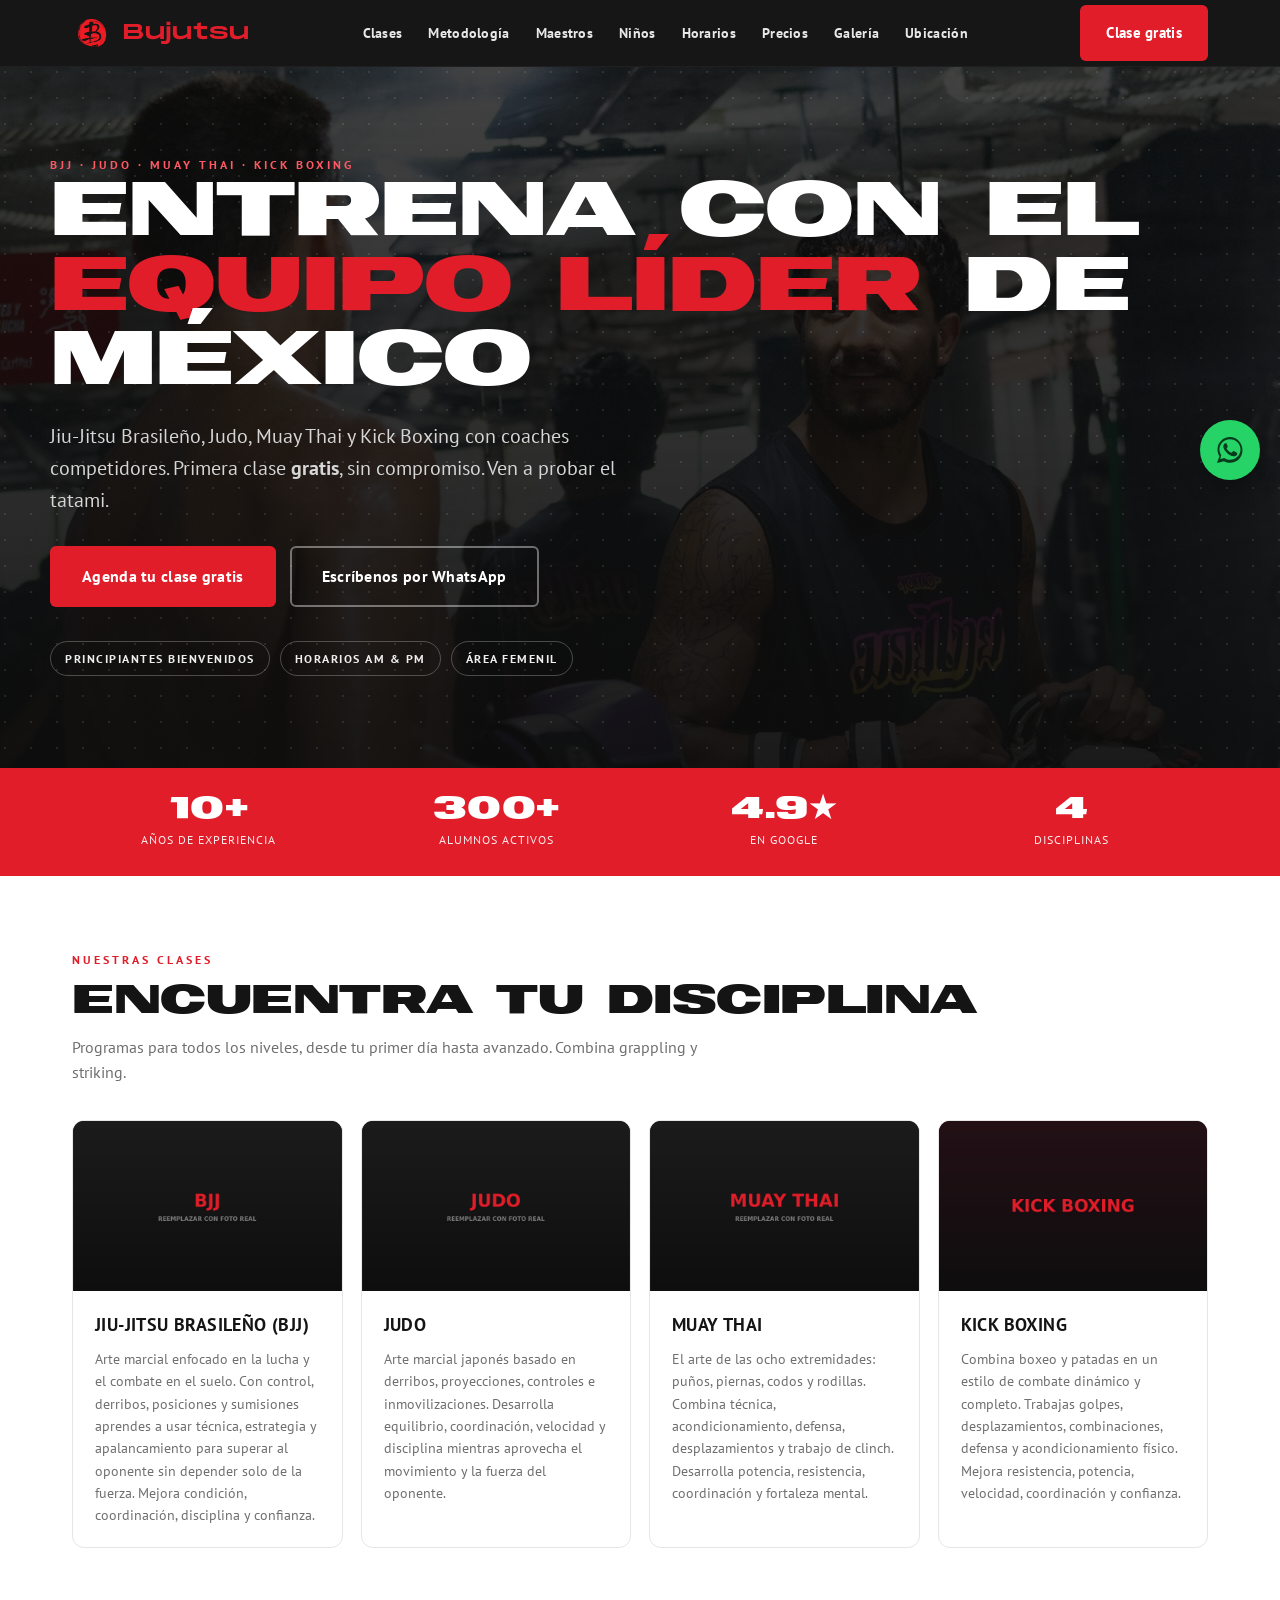
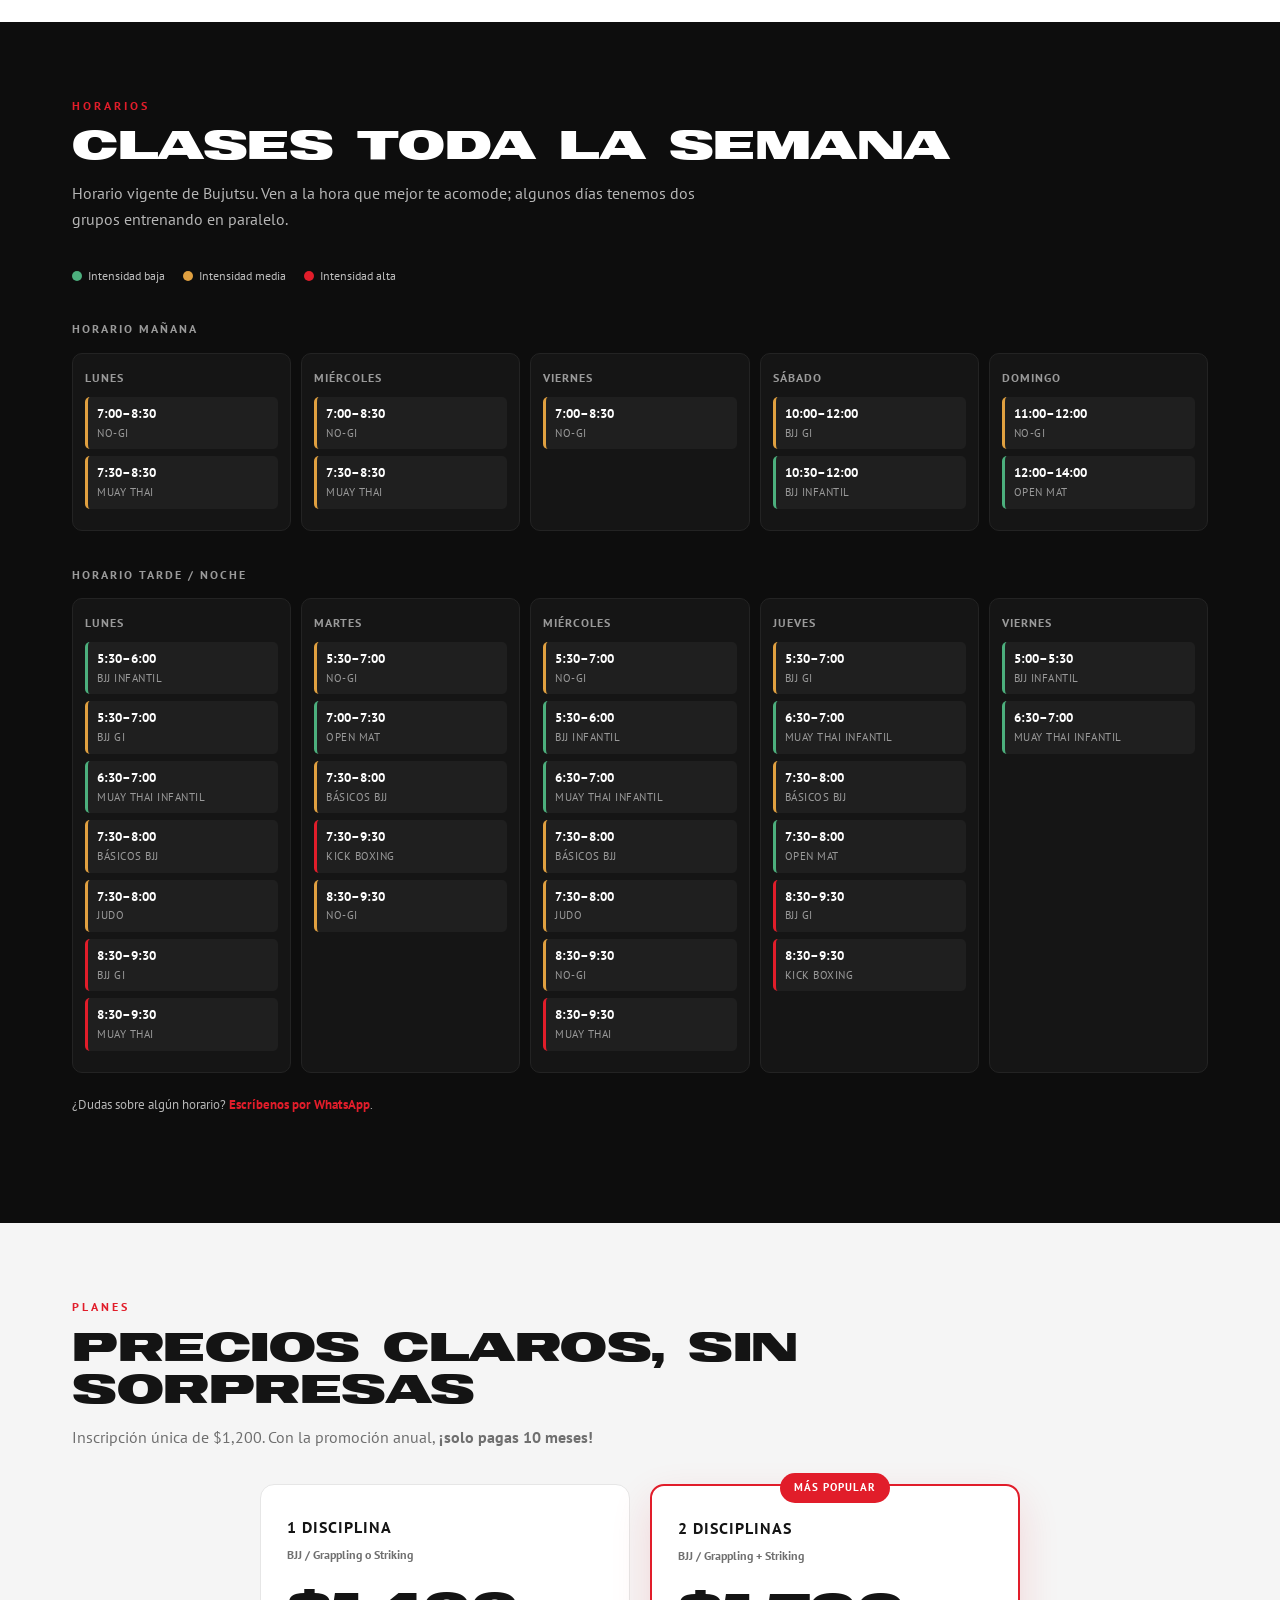
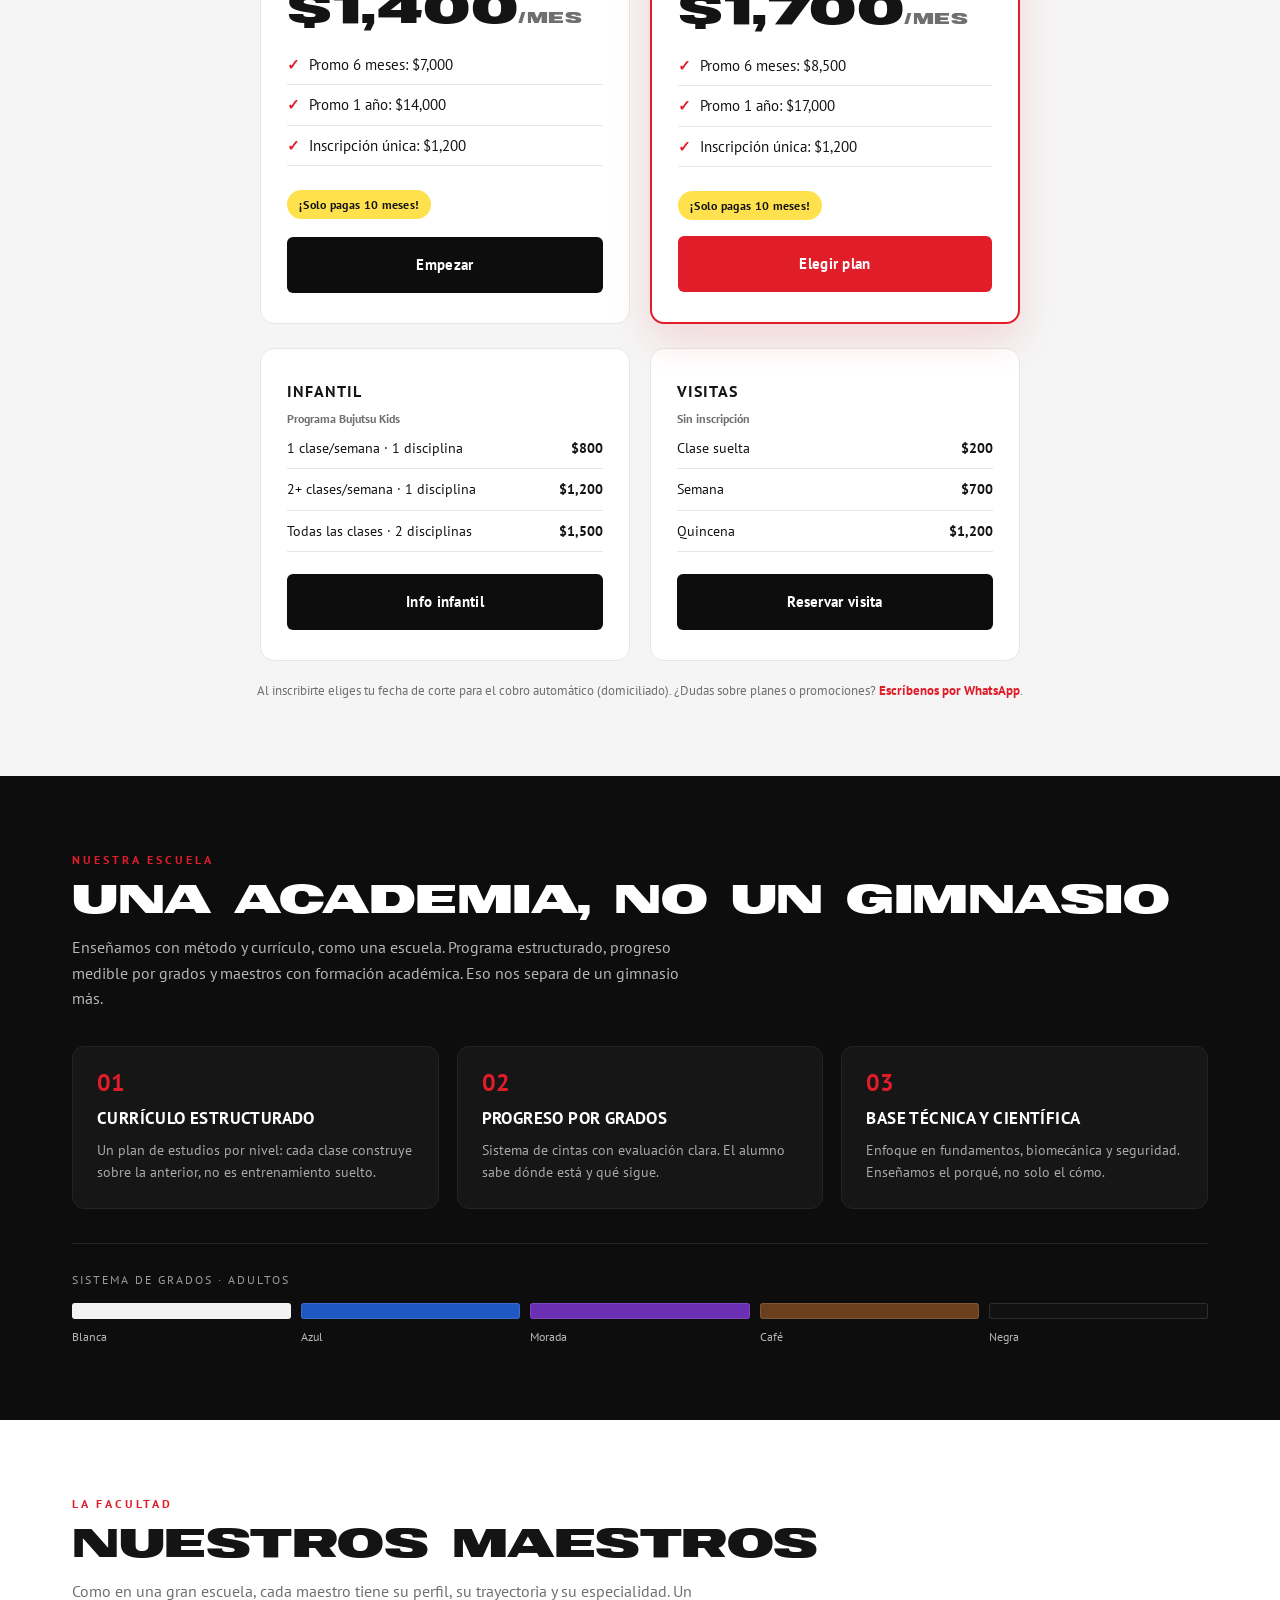
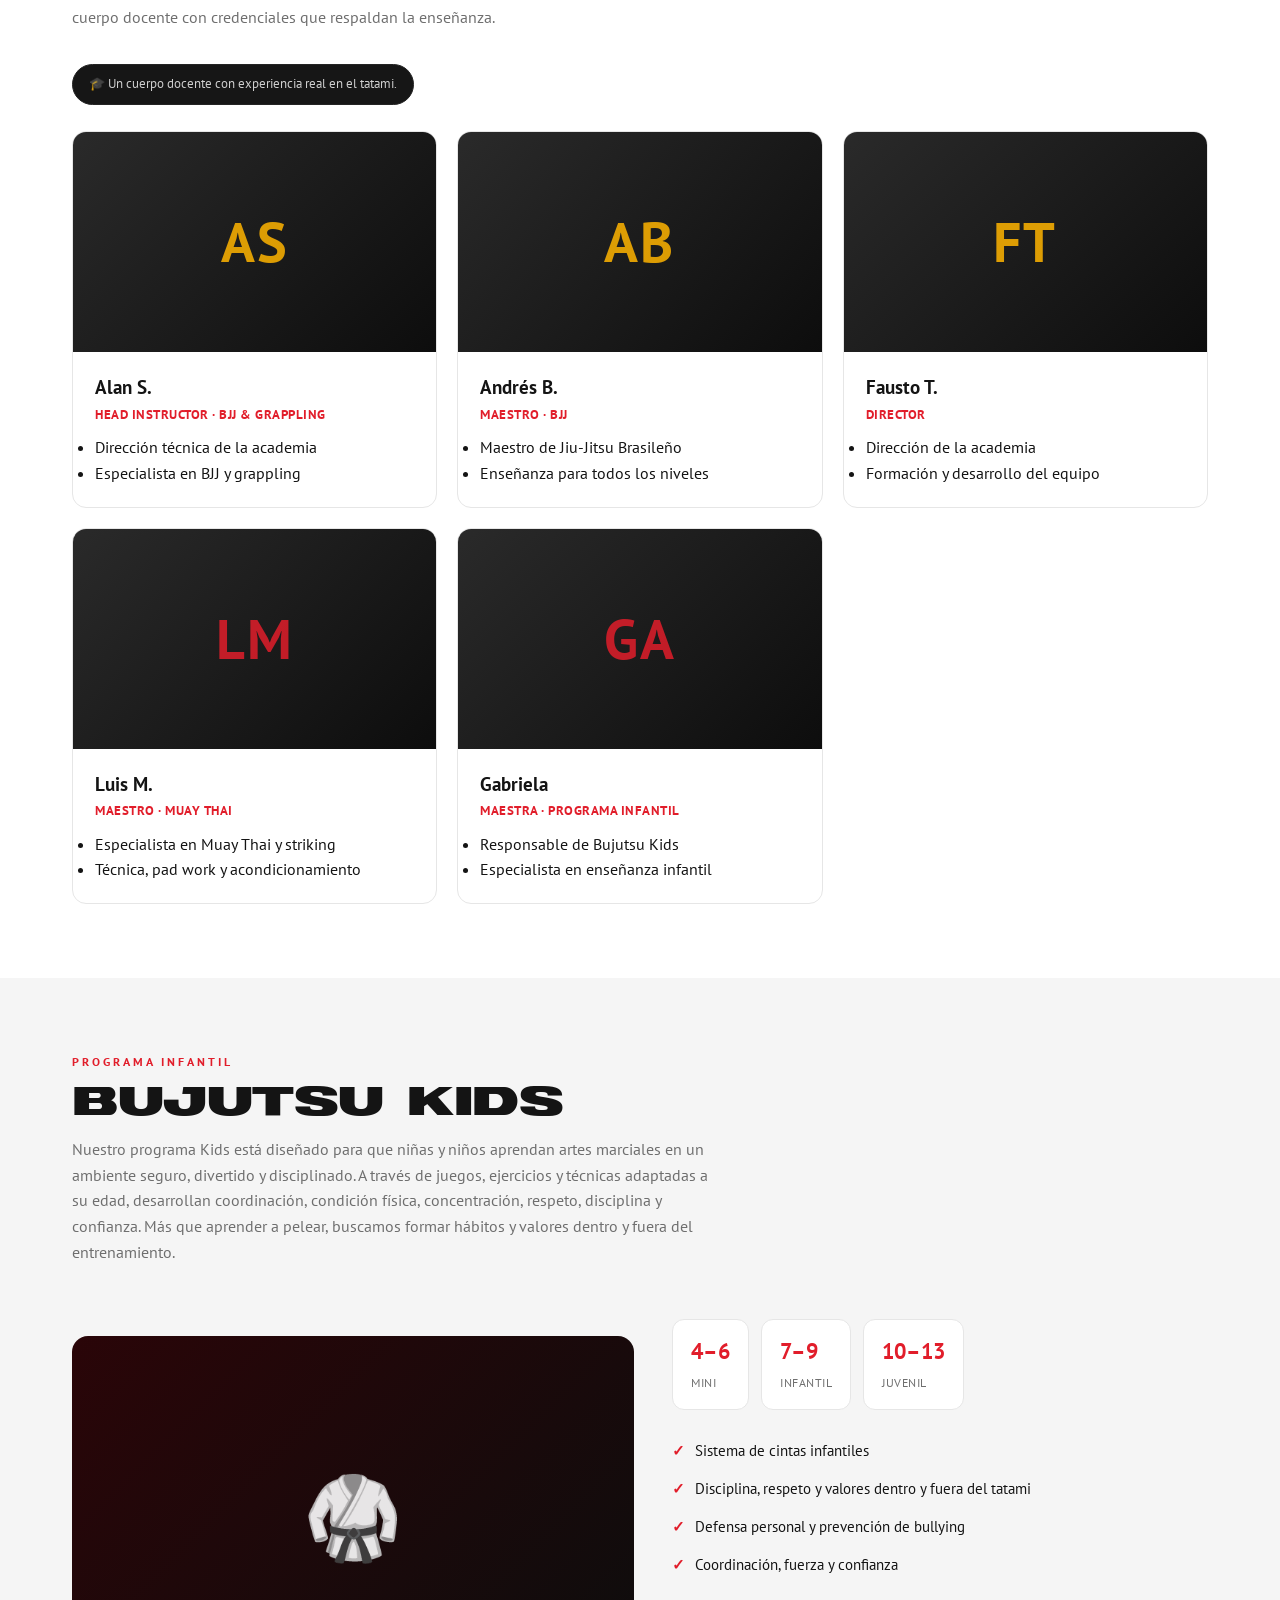
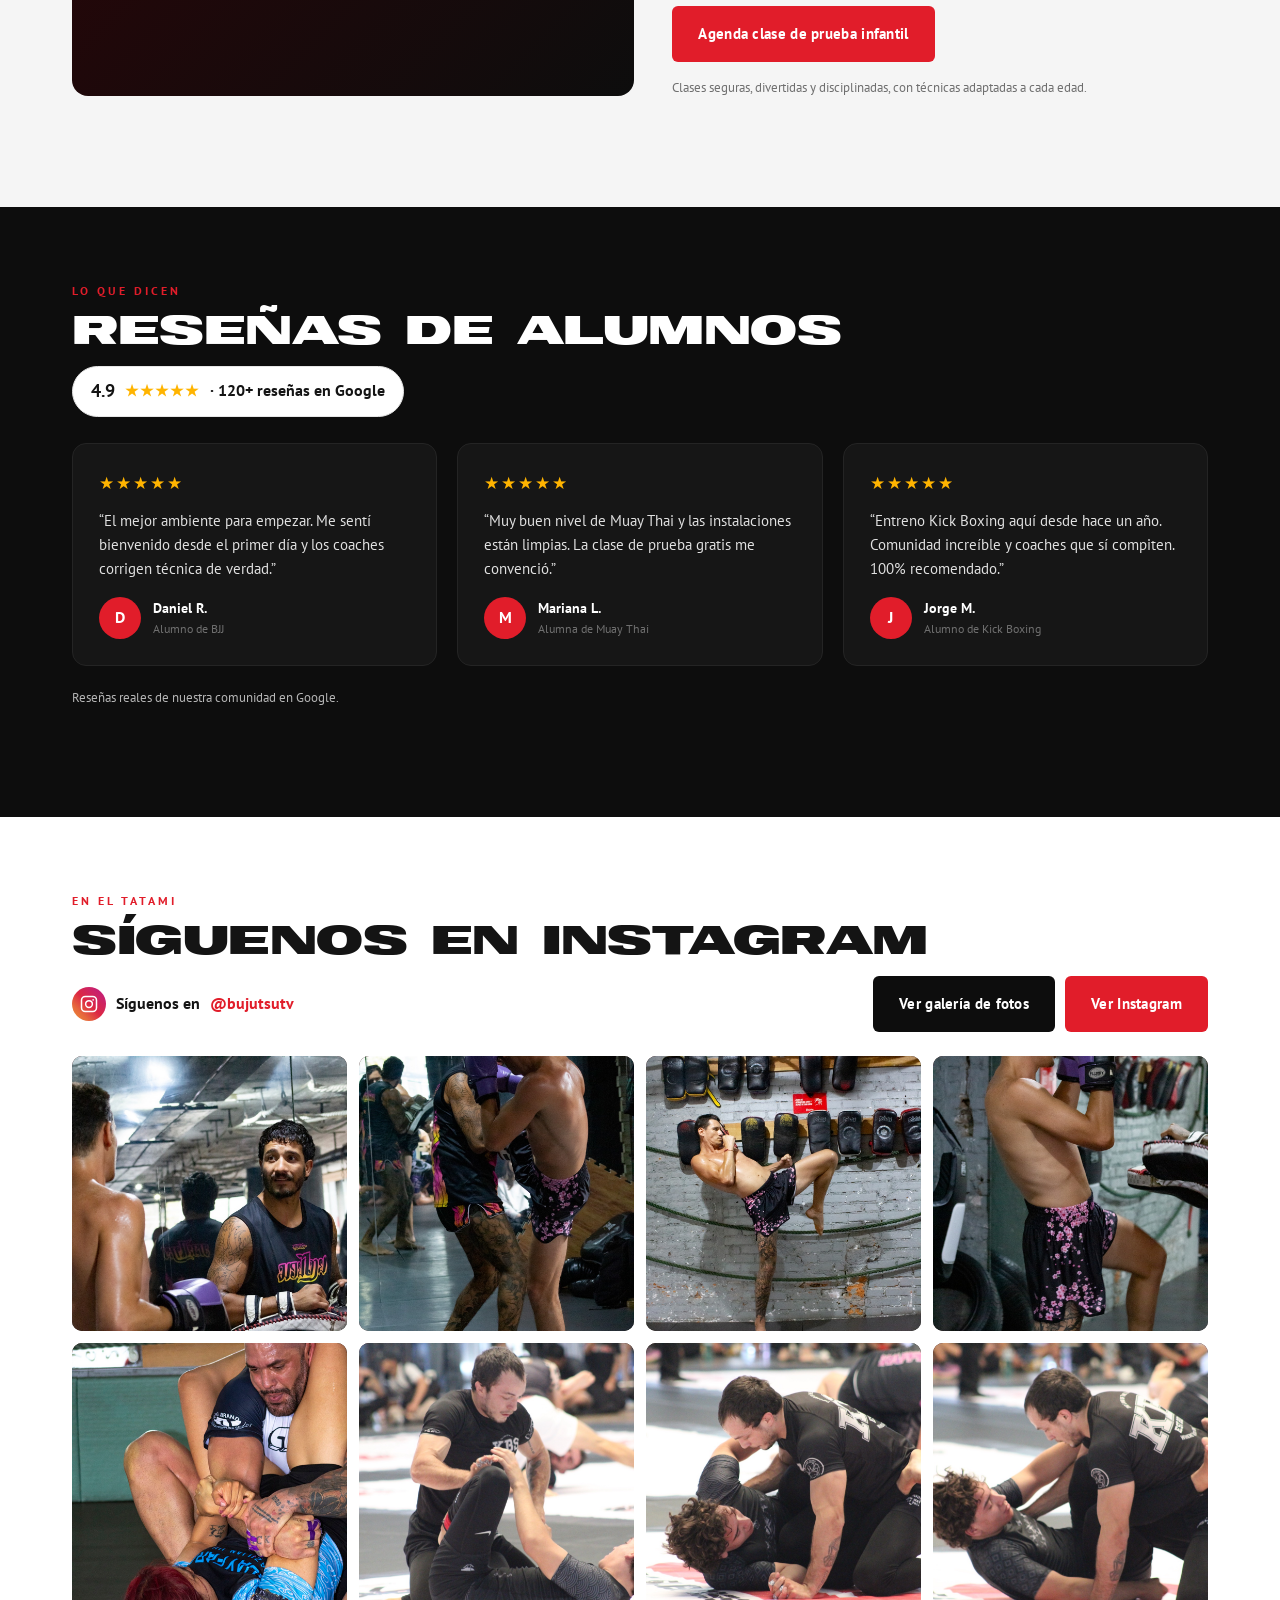
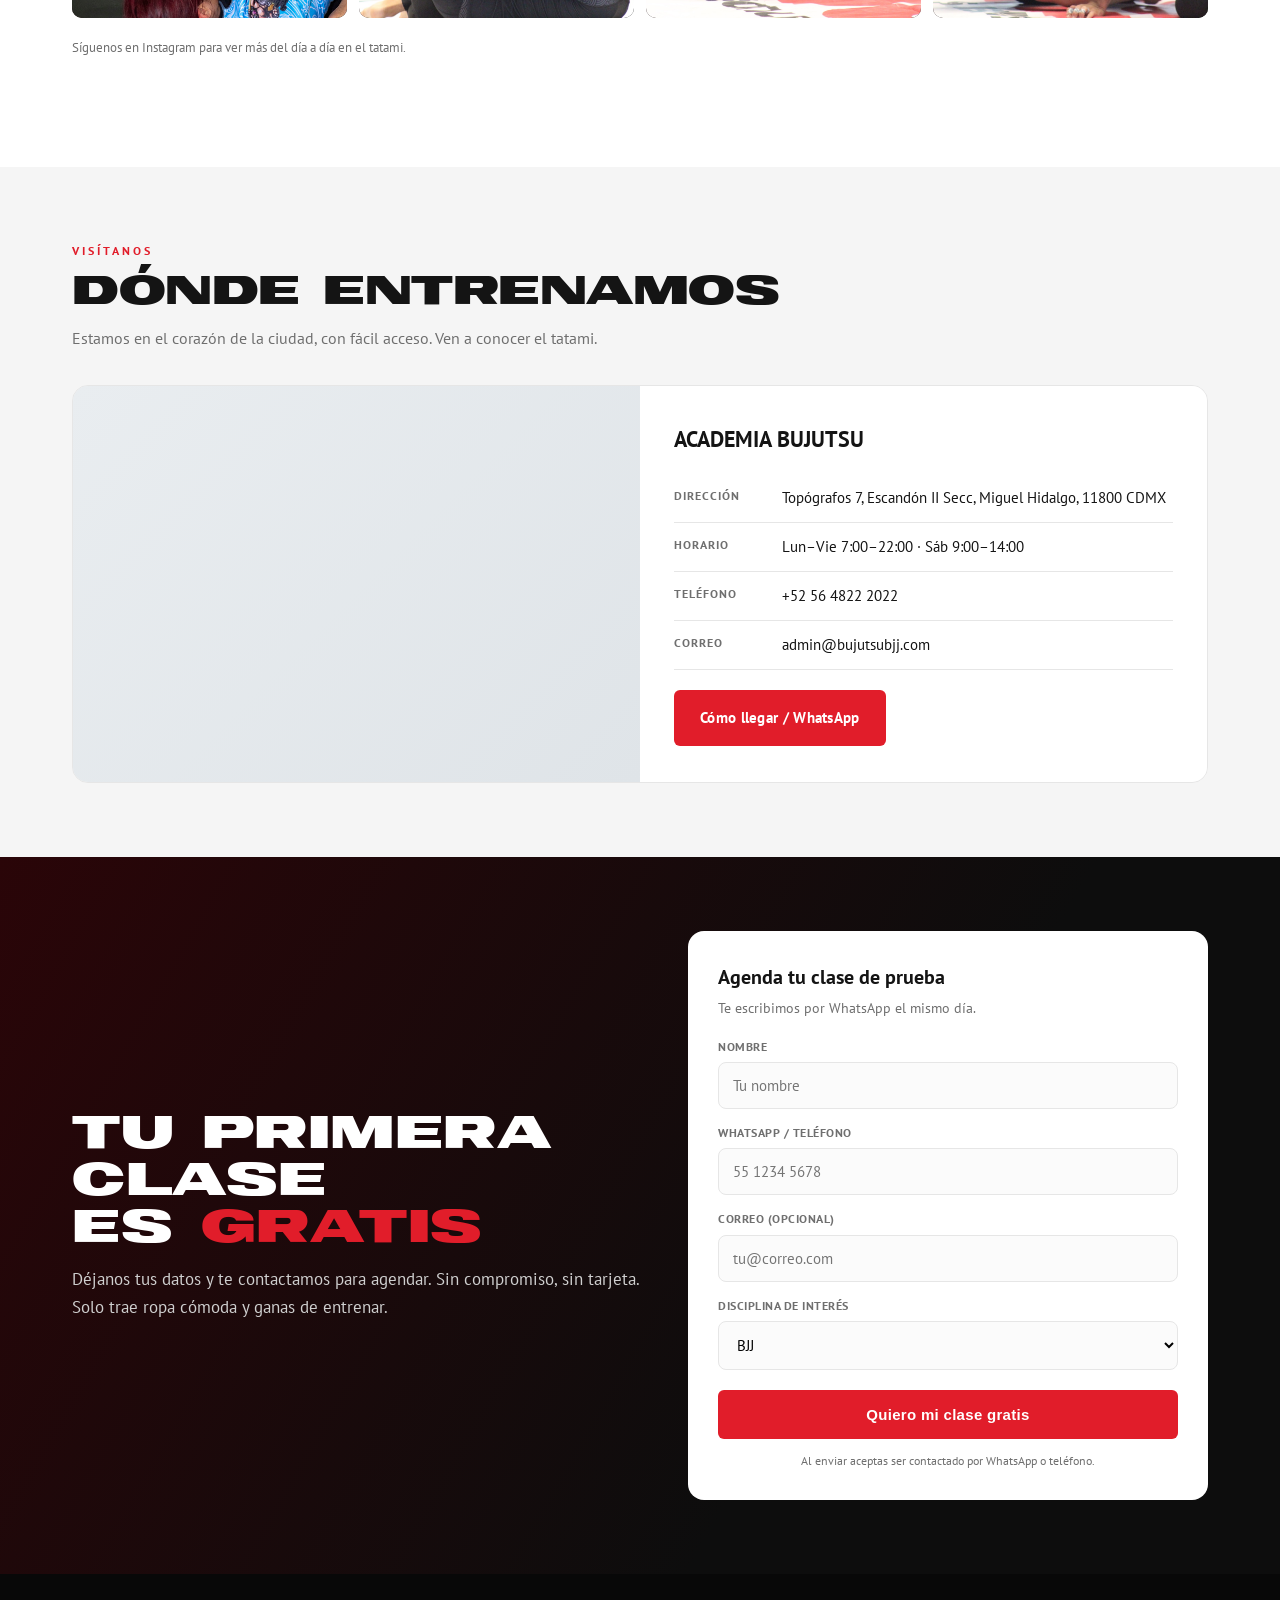
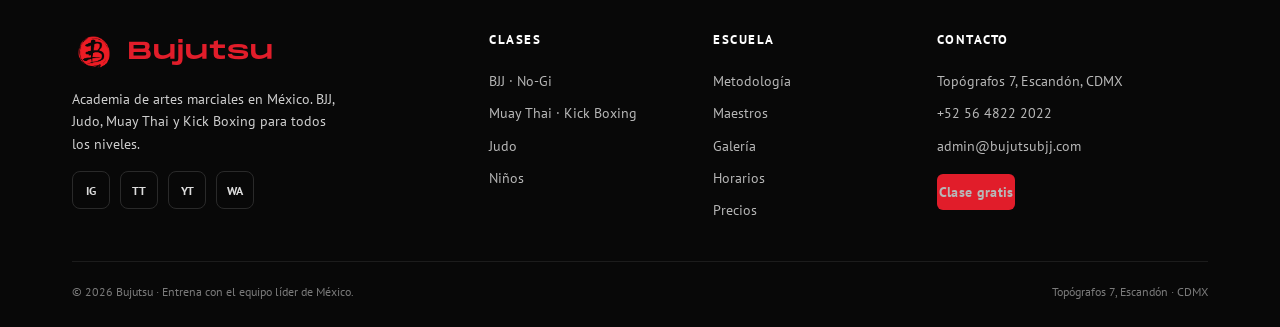
==== index.html @ 0184b4c4 "Corregir horario de sábado a 10:30-12:00" ====
<!DOCTYPE html>
<html lang="es">
<head>
<meta charset="UTF-8">
<meta name="viewport" content="width=device-width, initial-scale=1.0">
<title>Bujutsu — BJJ, Judo, Muay Thai y Kick Boxing en México</title>
<meta name="description" content="Academia de artes marciales en México: Jiu-Jitsu Brasileño, Judo, Muay Thai y Kick Boxing. Primera clase de prueba gratis. Programa de niños.">
<meta name="theme-color" content="#E11D2A">

<!-- Open Graph / redes sociales -->
<meta property="og:type" content="website">
<meta property="og:title" content="Bujutsu — BJJ, Judo, Muay Thai y Kick Boxing en México">
<meta property="og:description" content="Entrena con el equipo líder de México. Primera clase gratis.">
<meta property="og:image" content="assets/img/logo-b.png">
<!-- TODO: reemplaza con tu dominio real -->
<meta property="og:url" content="https://www.bujutsubjj.com/">

<link rel="icon" href="assets/img/favicon.png" type="image/png">

<link rel="stylesheet" href="css/styles.css">

<!-- Datos estructurados para Google (SEO local). TODO: completa dirección, teléfono y horarios reales. -->
<script type="application/ld+json">
{
  "@context": "https://schema.org",
  "@type": "SportsActivityLocation",
  "name": "Bujutsu",
  "description": "Academia de artes marciales: BJJ, Judo, Muay Thai y Kick Boxing.",
  "url": "https://www.bujutsubjj.com/",
  "image": "https://www.bujutsubjj.com/assets/img/logo-b.png",
  "telephone": "+52-56-4822-2022",
  "email": "admin@bujutsubjj.com",
  "address": {
    "@type": "PostalAddress",
    "streetAddress": "Topógrafos 7, Escandón II Secc, Miguel Hidalgo",
    "addressLocality": "Ciudad de México",
    "postalCode": "11800",
    "addressRegion": "CDMX",
    "addressCountry": "MX"
  },
  "sameAs": ["https://www.instagram.com/bujutsutv/"],
  "openingHours": "Mo-Fr 07:00-22:00 Sa 09:00-14:00"
}
</script>
</head>
<body>
<!-- NAV -->
<header class="nav">
  <div class="wrap nav-inner">
    <a href="#top" class="logo"><span class="brand-mark"></span><span class="brand-text">Bujutsu</span></a>
    <nav class="nav-links">
      <a href="#disciplinas">Clases</a>
      <a href="#metodologia">Metodología</a>
      <a href="#maestros">Maestros</a>
      <a href="#ninos">Niños</a>
      <a href="#horarios">Horarios</a>
      <a href="#precios">Precios</a>
      <a href="galeria.html">Galería</a>
      <a href="#ubicacion">Ubicación</a>
    </nav>
    <div class="nav-cta">
      <a href="#prueba" class="btn btn-red desk">Clase gratis</a>
      <button class="burger" id="burger" aria-label="Menú"><span></span><span></span><span></span></button>
    </div>
  </div>
  <div class="mobile-menu" id="mobileMenu">
    <a href="#disciplinas">Clases</a>
    <a href="#metodologia">Metodología</a>
    <a href="#maestros">Maestros</a>
    <a href="#ninos">Niños</a>
    <a href="#horarios">Horarios</a>
    <a href="#precios">Precios</a>
    <a href="galeria.html">Galería</a>
    <a href="#resenas">Reseñas</a>
    <a href="#ubicacion">Ubicación</a>
    <a href="#prueba" class="btn btn-red">Agenda tu clase gratis</a>
  </div>
</header>

<!-- HERO -->
<section class="hero" id="top">
  <div class="wrap hero-inner">
    <div class="eyebrow" style="color:#ff5964">BJJ · Judo · Muay Thai · Kick Boxing</div>
    <h1>Entrena con el <em>equipo líder</em> de México</h1>
    <p class="lead">Jiu-Jitsu Brasileño, Judo, Muay Thai y Kick Boxing con coaches competidores. Primera clase <strong>gratis</strong>, sin compromiso. Ven a probar el tatami.</p>
    <div class="hero-cta">
      <a href="#prueba" class="btn btn-red btn-lg">Agenda tu clase gratis</a>
      <a href="https://wa.me/525648222022?text=Hola%2C%20quiero%20informaci%C3%B3n%20de%20una%20clase%20de%20prueba%20gratis" class="btn btn-ghost btn-lg" target="_blank" rel="noopener">Escríbenos por WhatsApp</a>
    </div>
    <div class="hero-tags">
      <span class="tag">Principiantes bienvenidos</span>
      <span class="tag">Horarios AM & PM</span>
      <span class="tag">Área femenil</span>
    </div>
  </div>
</section>

<!-- STRIP -->
<div class="strip">
  <div class="wrap">
    <div><div class="n">10+</div><div class="l">Años de experiencia</div></div>
    <div><div class="n">300+</div><div class="l">Alumnos activos</div></div>
    <div><div class="n">4.9★</div><div class="l">En Google</div></div>
    <div><div class="n">4</div><div class="l">Disciplinas</div></div>
  </div>
</div>

<!-- DISCIPLINAS -->
<section class="block" id="disciplinas">
  <div class="wrap">
    <div class="eyebrow">Nuestras clases</div>
    <h2 class="sec">Encuentra tu disciplina</h2>
    <p class="sec-sub">Programas para todos los niveles, desde tu primer día hasta avanzado. Combina grappling y striking.</p>
    <div class="cards">
      <div class="card">
        <div class="card-img"><span class="ic">柔</span><img loading="lazy" alt="Jiu-Jitsu Brasileño" onerror="this.remove()" src="assets/img/disc-bjj.jpg"></div>
        <div class="card-body"><h3>Jiu-Jitsu Brasileño (BJJ)</h3><p>Arte marcial enfocado en la lucha y el combate en el suelo. Con control, derribos, posiciones y sumisiones aprendes a usar técnica, estrategia y apalancamiento para superar al oponente sin depender solo de la fuerza. Mejora condición, coordinación, disciplina y confianza.</p></div>
      </div>
      <div class="card">
        <div class="card-img"><span class="ic">道</span><img loading="lazy" alt="Judo" onerror="this.remove()" src="assets/img/disc-judo.jpg"></div>
        <div class="card-body"><h3>Judo</h3><p>Arte marcial japonés basado en derribos, proyecciones, controles e inmovilizaciones. Desarrolla equilibrio, coordinación, velocidad y disciplina mientras aprovecha el movimiento y la fuerza del oponente.</p></div>
      </div>
      <div class="card">
        <div class="card-img"><span class="ic">拳</span><img loading="lazy" alt="Muay Thai" onerror="this.remove()" src="assets/img/disc-muaythai.jpg"></div>
        <div class="card-body"><h3>Muay Thai</h3><p>El arte de las ocho extremidades: puños, piernas, codos y rodillas. Combina técnica, acondicionamiento, defensa, desplazamientos y trabajo de clinch. Desarrolla potencia, resistencia, coordinación y fortaleza mental.</p></div>
      </div>
      <div class="card">
        <div class="card-img"><span class="ic">🥋</span><img loading="lazy" alt="Kick Boxing" onerror="this.remove()" src="assets/img/disc-kickboxing.jpg"></div>
        <div class="card-body"><h3>Kick Boxing</h3><p>Combina boxeo y patadas en un estilo de combate dinámico y completo. Trabajas golpes, desplazamientos, combinaciones, defensa y acondicionamiento físico. Mejora resistencia, potencia, velocidad, coordinación y confianza.</p></div>
      </div>
    </div>
  </div>
</section>

<!-- HORARIOS -->
<section class="block dark" id="horarios">
  <div class="wrap">
    <div class="eyebrow">Horarios</div>
    <h2 class="sec">Clases toda la semana</h2>
    <p class="sec-sub">Horario vigente de Bujutsu. Ven a la hora que mejor te acomode; algunos días tenemos dos grupos entrenando en paralelo.</p>

    <div class="sched-legend">
      <span><i style="background:#4caf7d"></i>Intensidad baja</span>
      <span><i style="background:#e0a040"></i>Intensidad media</span>
      <span><i style="background:var(--red)"></i>Intensidad alta</span>
    </div>

    <div class="sched-sub">Horario mañana</div>
    <div class="grid-week cols-5">
      <div class="day"><h4>Lunes</h4>
        <div class="slot slot-media"><div class="t">7:00–8:30</div><div class="d">No-Gi</div></div>
        <div class="slot slot-media"><div class="t">7:30–8:30</div><div class="d">Muay Thai</div></div>
      </div>
      <div class="day"><h4>Miércoles</h4>
        <div class="slot slot-media"><div class="t">7:00–8:30</div><div class="d">No-Gi</div></div>
        <div class="slot slot-media"><div class="t">7:30–8:30</div><div class="d">Muay Thai</div></div>
      </div>
      <div class="day"><h4>Viernes</h4>
        <div class="slot slot-media"><div class="t">7:00–8:30</div><div class="d">No-Gi</div></div>
      </div>
      <div class="day"><h4>Sábado</h4>
        <div class="slot slot-media"><div class="t">10:00–12:00</div><div class="d">BJJ Gi</div></div>
        <div class="slot slot-baja"><div class="t">10:30–12:00</div><div class="d">BJJ Infantil</div></div>
      </div>
      <div class="day"><h4>Domingo</h4>
        <div class="slot slot-media"><div class="t">11:00–12:00</div><div class="d">No-Gi</div></div>
        <div class="slot slot-baja"><div class="t">12:00–14:00</div><div class="d">Open Mat</div></div>
      </div>
    </div>

    <div class="sched-sub">Horario tarde / noche</div>
    <div class="grid-week cols-5">
      <div class="day"><h4>Lunes</h4>
        <div class="slot slot-baja"><div class="t">5:30–6:00</div><div class="d">BJJ Infantil</div></div>
        <div class="slot slot-media"><div class="t">5:30–7:00</div><div class="d">BJJ Gi</div></div>
        <div class="slot slot-baja"><div class="t">6:30–7:00</div><div class="d">Muay Thai Infantil</div></div>
        <div class="slot slot-media"><div class="t">7:30–8:00</div><div class="d">Básicos BJJ</div></div>
        <div class="slot slot-media"><div class="t">7:30–8:00</div><div class="d">Judo</div></div>
        <div class="slot slot-alta"><div class="t">8:30–9:30</div><div class="d">BJJ Gi</div></div>
        <div class="slot slot-alta"><div class="t">8:30–9:30</div><div class="d">Muay Thai</div></div>
      </div>
      <div class="day"><h4>Martes</h4>
        <div class="slot slot-media"><div class="t">5:30–7:00</div><div class="d">No-Gi</div></div>
        <div class="slot slot-baja"><div class="t">7:00–7:30</div><div class="d">Open Mat</div></div>
        <div class="slot slot-media"><div class="t">7:30–8:00</div><div class="d">Básicos BJJ</div></div>
        <div class="slot slot-alta"><div class="t">7:30–9:30</div><div class="d">Kick Boxing</div></div>
        <div class="slot slot-media"><div class="t">8:30–9:30</div><div class="d">No-Gi</div></div>
      </div>
      <div class="day"><h4>Miércoles</h4>
        <div class="slot slot-media"><div class="t">5:30–7:00</div><div class="d">No-Gi</div></div>
        <div class="slot slot-baja"><div class="t">5:30–6:00</div><div class="d">BJJ Infantil</div></div>
        <div class="slot slot-baja"><div class="t">6:30–7:00</div><div class="d">Muay Thai Infantil</div></div>
        <div class="slot slot-media"><div class="t">7:30–8:00</div><div class="d">Básicos BJJ</div></div>
        <div class="slot slot-media"><div class="t">7:30–8:00</div><div class="d">Judo</div></div>
        <div class="slot slot-media"><div class="t">8:30–9:30</div><div class="d">No-Gi</div></div>
        <div class="slot slot-alta"><div class="t">8:30–9:30</div><div class="d">Muay Thai</div></div>
      </div>
      <div class="day"><h4>Jueves</h4>
        <div class="slot slot-media"><div class="t">5:30–7:00</div><div class="d">BJJ Gi</div></div>
        <div class="slot slot-baja"><div class="t">6:30–7:00</div><div class="d">Muay Thai Infantil</div></div>
        <div class="slot slot-media"><div class="t">7:30–8:00</div><div class="d">Básicos BJJ</div></div>
        <div class="slot slot-baja"><div class="t">7:30–8:00</div><div class="d">Open Mat</div></div>
        <div class="slot slot-alta"><div class="t">8:30–9:30</div><div class="d">BJJ Gi</div></div>
        <div class="slot slot-alta"><div class="t">8:30–9:30</div><div class="d">Kick Boxing</div></div>
      </div>
      <div class="day"><h4>Viernes</h4>
        <div class="slot slot-baja"><div class="t">5:00–5:30</div><div class="d">BJJ Infantil</div></div>
        <div class="slot slot-baja"><div class="t">6:30–7:00</div><div class="d">Muay Thai Infantil</div></div>
      </div>
    </div>

    <p class="sec-sub" style="margin-top:22px; font-size:13px;">¿Dudas sobre algún horario? <a href="https://wa.me/525648222022?text=Hola%2C%20quiero%20informaci%C3%B3n%20de%20los%20horarios" target="_blank" rel="noopener" style="color:var(--red); font-weight:700;">Escríbenos por WhatsApp</a>.</p>
  </div>
</section>

<!-- PRECIOS -->
<section class="block soft" id="precios">
  <div class="wrap">
    <div class="eyebrow">Planes</div>
    <h2 class="sec">Precios claros, sin sorpresas</h2>
    <p class="sec-sub">Inscripción única de $1,200. Con la promoción anual, <strong>¡solo pagas 10 meses!</strong></p>
    <div class="plans-duo">
      <div class="plan">
        <h3>1 Disciplina <span class="pl-sub">BJJ / Grappling o Striking</span></h3>
        <div class="price">$1,400<small>/mes</small></div>
        <ul>
          <li>Promo 6 meses: $7,000</li>
          <li>Promo 1 año: $14,000</li>
          <li>Inscripción única: $1,200</li>
        </ul>
        <div class="pl-promo">¡Solo pagas 10 meses!</div>
        <a href="#prueba" class="btn btn-dark">Empezar</a>
      </div>
      <div class="plan featured">
        <div class="badge">Más popular</div>
        <h3>2 Disciplinas <span class="pl-sub">BJJ / Grappling + Striking</span></h3>
        <div class="price">$1,700<small>/mes</small></div>
        <ul>
          <li>Promo 6 meses: $8,500</li>
          <li>Promo 1 año: $17,000</li>
          <li>Inscripción única: $1,200</li>
        </ul>
        <div class="pl-promo">¡Solo pagas 10 meses!</div>
        <a href="#prueba" class="btn btn-red">Elegir plan</a>
      </div>
    </div>
    <div class="plans-extra">
      <div class="plan">
        <h3>Infantil <span class="pl-sub">Programa Bujutsu Kids</span></h3>
        <ul class="pl-list">
          <li><span>1 clase/semana · 1 disciplina</span><b>$800</b></li>
          <li><span>2+ clases/semana · 1 disciplina</span><b>$1,200</b></li>
          <li><span>Todas las clases · 2 disciplinas</span><b>$1,500</b></li>
        </ul>
        <a href="#prueba" class="btn btn-dark">Info infantil</a>
      </div>
      <div class="plan">
        <h3>Visitas <span class="pl-sub">Sin inscripción</span></h3>
        <ul class="pl-list">
          <li><span>Clase suelta</span><b>$200</b></li>
          <li><span>Semana</span><b>$700</b></li>
          <li><span>Quincena</span><b>$1,200</b></li>
        </ul>
        <a href="#prueba" class="btn btn-dark">Reservar visita</a>
      </div>
    </div>
    <p class="price-note">Al inscribirte eliges tu fecha de corte para el cobro automático (domiciliado). ¿Dudas sobre planes o promociones? <a href="https://wa.me/525648222022?text=Hola%2C%20quiero%20informaci%C3%B3n%20de%20precios" target="_blank" rel="noopener" style="color:var(--red); font-weight:700;">Escríbenos por WhatsApp</a>.</p>
  </div>
</section>

<!-- METODOLOGÍA -->
<section class="block dark" id="metodologia">
  <div class="wrap">
    <div class="eyebrow">Nuestra escuela</div>
    <h2 class="sec">Una academia, no un gimnasio</h2>
    <p class="sec-sub">Enseñamos con método y currículo, como una escuela. Programa estructurado, progreso medible por grados y maestros con formación académica. Eso nos separa de un gimnasio más.</p>
    <div class="method-grid">
      <div class="method-item"><div class="k">01</div><h3>Currículo estructurado</h3><p>Un plan de estudios por nivel: cada clase construye sobre la anterior, no es entrenamiento suelto.</p></div>
      <div class="method-item"><div class="k">02</div><h3>Progreso por grados</h3><p>Sistema de cintas con evaluación clara. El alumno sabe dónde está y qué sigue.</p></div>
      <div class="method-item"><div class="k">03</div><h3>Base técnica y científica</h3><p>Enfoque en fundamentos, biomecánica y seguridad. Enseñamos el porqué, no solo el cómo.</p></div>
    </div>
    <div class="belts-wrap">
      <div class="cap">Sistema de grados · adultos</div>
      <div class="belts">
        <div class="belt"><div class="bar" style="background:#f2f2f2"></div><div class="lbl">Blanca</div></div>
        <div class="belt"><div class="bar" style="background:#1f57c3"></div><div class="lbl">Azul</div></div>
        <div class="belt"><div class="bar" style="background:#6b2fb3"></div><div class="lbl">Morada</div></div>
        <div class="belt"><div class="bar" style="background:#6b3f1d"></div><div class="lbl">Café</div></div>
        <div class="belt"><div class="bar" style="background:#111"></div><div class="lbl">Negra</div></div>
      </div>
    </div>
  </div>
</section>

<!-- MAESTROS / FACULTAD -->
<section class="block" id="maestros">
  <div class="wrap">
    <div class="eyebrow">La facultad</div>
    <h2 class="sec">Nuestros maestros</h2>
    <p class="sec-sub">Como en una gran escuela, cada maestro tiene su perfil, su trayectoria y su especialidad. Un cuerpo docente con credenciales que respaldan la enseñanza.</p>
    <div class="faculty-note">🎓 Un cuerpo docente con experiencia real en el tatami.</div>
    <div class="team">
      <div class="coach">
        <div class="ph gold" data-init="AS"></div>
        <div class="info"><h3>Alan S.</h3><div class="role">Head Instructor · BJJ & Grappling</div>
          <ul class="palmares"><li>Dirección técnica de la academia</li><li>Especialista en BJJ y grappling</li></ul></div>
      </div>
      <div class="coach">
        <div class="ph gold" data-init="AB"></div>
        <div class="info"><h3>Andrés B.</h3><div class="role">Maestro · BJJ</div>
          <ul class="palmares"><li>Maestro de Jiu-Jitsu Brasileño</li><li>Enseñanza para todos los niveles</li></ul></div>
      </div>
      <div class="coach">
        <div class="ph gold" data-init="FT"></div>
        <div class="info"><h3>Fausto T.</h3><div class="role">Director</div>
          <ul class="palmares"><li>Dirección de la academia</li><li>Formación y desarrollo del equipo</li></ul></div>
      </div>
      <div class="coach">
        <div class="ph" data-init="LM"></div>
        <div class="info"><h3>Luis M.</h3><div class="role">Maestro · Muay Thai</div>
          <ul class="palmares"><li>Especialista en Muay Thai y striking</li><li>Técnica, pad work y acondicionamiento</li></ul></div>
      </div>
      <div class="coach">
        <div class="ph" data-init="GA"></div>
        <div class="info"><h3>Gabriela</h3><div class="role">Maestra · Programa Infantil</div>
          <ul class="palmares"><li>Responsable de Bujutsu Kids</li><li>Especialista en enseñanza infantil</li></ul></div>
      </div>
    </div>
  </div>
</section>

<!-- NIÑOS -->
<section class="block soft" id="ninos">
  <div class="wrap">
    <div class="eyebrow">Programa infantil</div>
    <h2 class="sec">Bujutsu Kids</h2>
    <p class="sec-sub">Nuestro programa Kids está diseñado para que niñas y niños aprendan artes marciales en un ambiente seguro, divertido y disciplinado. A través de juegos, ejercicios y técnicas adaptadas a su edad, desarrollan coordinación, condición física, concentración, respeto, disciplina y confianza. Más que aprender a pelear, buscamos formar hábitos y valores dentro y fuera del entrenamiento.</p>
    <div class="kids-grid">
      <div class="kids-photo">
        <span class="ic">🥋</span>
      </div>
      <div>
        <div class="ages">
          <div class="age"><b>4–6</b><span>Mini</span></div>
          <div class="age"><b>7–9</b><span>Infantil</span></div>
          <div class="age"><b>10–13</b><span>Juvenil</span></div>
        </div>
        <ul class="kids-benefits">
          <li>Sistema de cintas infantiles</li>
          <li>Disciplina, respeto y valores dentro y fuera del tatami</li>
          <li>Defensa personal y prevención de bullying</li>
          <li>Coordinación, fuerza y confianza</li>
        </ul>
        <a href="#prueba" class="btn btn-red">Agenda clase de prueba infantil</a>
        <p class="sec-sub" style="margin-top:16px; font-size:13px;">Clases seguras, divertidas y disciplinadas, con técnicas adaptadas a cada edad.</p>
      </div>
    </div>
  </div>
</section>

<!-- RESEÑAS -->
<section class="block dark" id="resenas">
  <div class="wrap">
    <div class="eyebrow">Lo que dicen</div>
    <h2 class="sec">Reseñas de alumnos</h2>
    <span class="g-badge"><b>4.9</b><span class="stars">★★★★★</span> · 120+ reseñas en Google</span>
    <div class="reviews">
      <div class="review"><div class="stars">★★★★★</div>
        <p>“El mejor ambiente para empezar. Me sentí bienvenido desde el primer día y los coaches corrigen técnica de verdad.”</p>
        <div class="reviewer"><div class="avatar">D</div><div><div class="who">Daniel R.</div><div class="sub">Alumno de BJJ</div></div></div></div>
      <div class="review"><div class="stars">★★★★★</div>
        <p>“Muy buen nivel de Muay Thai y las instalaciones están limpias. La clase de prueba gratis me convenció.”</p>
        <div class="reviewer"><div class="avatar">M</div><div><div class="who">Mariana L.</div><div class="sub">Alumna de Muay Thai</div></div></div></div>
      <div class="review"><div class="stars">★★★★★</div>
        <p>“Entreno Kick Boxing aquí desde hace un año. Comunidad increíble y coaches que sí compiten. 100% recomendado.”</p>
        <div class="reviewer"><div class="avatar">J</div><div><div class="who">Jorge M.</div><div class="sub">Alumno de Kick Boxing</div></div></div></div>
    </div>
    <p class="sec-sub" style="margin-top:22px; font-size:13px;">Reseñas reales de nuestra comunidad en Google.</p>
  </div>
</section>

<!-- GALERÍA / INSTAGRAM -->
<section class="block" id="galeria">
  <div class="wrap">
    <div class="eyebrow">En el tatami</div>
    <h2 class="sec">Síguenos en Instagram</h2>
    <div class="ig-head">
      <a class="ig-handle" href="https://www.instagram.com/bujutsutv/" target="_blank" rel="noopener">
        <span class="dot"><svg viewBox="0 0 24 24" width="18" height="18" fill="none" stroke="currentColor" stroke-width="2"><rect x="2" y="2" width="20" height="20" rx="5"/><circle cx="12" cy="12" r="4.5"/><circle cx="17.5" cy="6.5" r="1.1" fill="currentColor" stroke="none"/></svg></span>
        Síguenos en <b>@bujutsutv</b>
      </a>
      <div style="display:flex; gap:10px; flex-wrap:wrap;">
        <a class="btn btn-dark" href="galeria.html">Ver galería de fotos</a>
        <a class="btn btn-red" href="https://www.instagram.com/bujutsutv/" target="_blank" rel="noopener">Ver Instagram</a>
      </div>
    </div>
    <div class="gallery">
      <a class="gtile" href="https://www.instagram.com/bujutsutv/" target="_blank" rel="noopener"><span class="igmark"><svg viewBox="0 0 24 24" width="30" height="30" fill="none" stroke="currentColor" stroke-width="1.6"><rect x="2" y="2" width="20" height="20" rx="5"/><circle cx="12" cy="12" r="4.5"/><circle cx="17.5" cy="6.5" r="1.2" fill="currentColor" stroke="none"/></svg></span><img loading="lazy" alt="" onerror="this.remove()" src="assets/img/gallery/muay-thai-1.jpg"><span class="ov"><svg viewBox="0 0 24 24" width="28" height="28" fill="none" stroke="currentColor" stroke-width="2"><rect x="2" y="2" width="20" height="20" rx="5"/><circle cx="12" cy="12" r="4.5"/><circle cx="17.5" cy="6.5" r="1.2" fill="currentColor" stroke="none"/></svg></span></a>
      <a class="gtile" href="https://www.instagram.com/bujutsutv/" target="_blank" rel="noopener"><span class="igmark"><svg viewBox="0 0 24 24" width="30" height="30" fill="none" stroke="currentColor" stroke-width="1.6"><rect x="2" y="2" width="20" height="20" rx="5"/><circle cx="12" cy="12" r="4.5"/><circle cx="17.5" cy="6.5" r="1.2" fill="currentColor" stroke="none"/></svg></span><img loading="lazy" alt="" onerror="this.remove()" src="assets/img/gallery/muay-thai-2.jpg"><span class="ov"><svg viewBox="0 0 24 24" width="28" height="28" fill="none" stroke="currentColor" stroke-width="2"><rect x="2" y="2" width="20" height="20" rx="5"/><circle cx="12" cy="12" r="4.5"/><circle cx="17.5" cy="6.5" r="1.2" fill="currentColor" stroke="none"/></svg></span></a>
      <a class="gtile" href="https://www.instagram.com/bujutsutv/" target="_blank" rel="noopener"><span class="igmark"><svg viewBox="0 0 24 24" width="30" height="30" fill="none" stroke="currentColor" stroke-width="1.6"><rect x="2" y="2" width="20" height="20" rx="5"/><circle cx="12" cy="12" r="4.5"/><circle cx="17.5" cy="6.5" r="1.2" fill="currentColor" stroke="none"/></svg></span><img loading="lazy" alt="" onerror="this.remove()" src="assets/img/gallery/muay-thai-3.jpg"><span class="ov"><svg viewBox="0 0 24 24" width="28" height="28" fill="none" stroke="currentColor" stroke-width="2"><rect x="2" y="2" width="20" height="20" rx="5"/><circle cx="12" cy="12" r="4.5"/><circle cx="17.5" cy="6.5" r="1.2" fill="currentColor" stroke="none"/></svg></span></a>
      <a class="gtile" href="https://www.instagram.com/bujutsutv/" target="_blank" rel="noopener"><span class="igmark"><svg viewBox="0 0 24 24" width="30" height="30" fill="none" stroke="currentColor" stroke-width="1.6"><rect x="2" y="2" width="20" height="20" rx="5"/><circle cx="12" cy="12" r="4.5"/><circle cx="17.5" cy="6.5" r="1.2" fill="currentColor" stroke="none"/></svg></span><img loading="lazy" alt="" onerror="this.remove()" src="assets/img/gallery/muay-thai-4.jpg"><span class="ov"><svg viewBox="0 0 24 24" width="28" height="28" fill="none" stroke="currentColor" stroke-width="2"><rect x="2" y="2" width="20" height="20" rx="5"/><circle cx="12" cy="12" r="4.5"/><circle cx="17.5" cy="6.5" r="1.2" fill="currentColor" stroke="none"/></svg></span></a>
      <a class="gtile" href="https://www.instagram.com/bujutsutv/" target="_blank" rel="noopener"><span class="igmark"><svg viewBox="0 0 24 24" width="30" height="30" fill="none" stroke="currentColor" stroke-width="1.6"><rect x="2" y="2" width="20" height="20" rx="5"/><circle cx="12" cy="12" r="4.5"/><circle cx="17.5" cy="6.5" r="1.2" fill="currentColor" stroke="none"/></svg></span><img loading="lazy" alt="" onerror="this.remove()" src="assets/img/gallery/bjj-1.jpg"><span class="ov"><svg viewBox="0 0 24 24" width="28" height="28" fill="none" stroke="currentColor" stroke-width="2"><rect x="2" y="2" width="20" height="20" rx="5"/><circle cx="12" cy="12" r="4.5"/><circle cx="17.5" cy="6.5" r="1.2" fill="currentColor" stroke="none"/></svg></span></a>
      <a class="gtile" href="https://www.instagram.com/bujutsutv/" target="_blank" rel="noopener"><span class="igmark"><svg viewBox="0 0 24 24" width="30" height="30" fill="none" stroke="currentColor" stroke-width="1.6"><rect x="2" y="2" width="20" height="20" rx="5"/><circle cx="12" cy="12" r="4.5"/><circle cx="17.5" cy="6.5" r="1.2" fill="currentColor" stroke="none"/></svg></span><img loading="lazy" alt="" onerror="this.remove()" src="assets/img/gallery/bjj-2.jpg"><span class="ov"><svg viewBox="0 0 24 24" width="28" height="28" fill="none" stroke="currentColor" stroke-width="2"><rect x="2" y="2" width="20" height="20" rx="5"/><circle cx="12" cy="12" r="4.5"/><circle cx="17.5" cy="6.5" r="1.2" fill="currentColor" stroke="none"/></svg></span></a>
      <a class="gtile" href="https://www.instagram.com/bujutsutv/" target="_blank" rel="noopener"><span class="igmark"><svg viewBox="0 0 24 24" width="30" height="30" fill="none" stroke="currentColor" stroke-width="1.6"><rect x="2" y="2" width="20" height="20" rx="5"/><circle cx="12" cy="12" r="4.5"/><circle cx="17.5" cy="6.5" r="1.2" fill="currentColor" stroke="none"/></svg></span><img loading="lazy" alt="" onerror="this.remove()" src="assets/img/gallery/bjj-3.jpg"><span class="ov"><svg viewBox="0 0 24 24" width="28" height="28" fill="none" stroke="currentColor" stroke-width="2"><rect x="2" y="2" width="20" height="20" rx="5"/><circle cx="12" cy="12" r="4.5"/><circle cx="17.5" cy="6.5" r="1.2" fill="currentColor" stroke="none"/></svg></span></a>
      <a class="gtile" href="https://www.instagram.com/bujutsutv/" target="_blank" rel="noopener"><span class="igmark"><svg viewBox="0 0 24 24" width="30" height="30" fill="none" stroke="currentColor" stroke-width="1.6"><rect x="2" y="2" width="20" height="20" rx="5"/><circle cx="12" cy="12" r="4.5"/><circle cx="17.5" cy="6.5" r="1.2" fill="currentColor" stroke="none"/></svg></span><img loading="lazy" alt="" onerror="this.remove()" src="assets/img/gallery/bjj-4.jpg"><span class="ov"><svg viewBox="0 0 24 24" width="28" height="28" fill="none" stroke="currentColor" stroke-width="2"><rect x="2" y="2" width="20" height="20" rx="5"/><circle cx="12" cy="12" r="4.5"/><circle cx="17.5" cy="6.5" r="1.2" fill="currentColor" stroke="none"/></svg></span></a>
    </div>
    <p class="sec-sub" style="margin-top:20px; font-size:13px;">Síguenos en Instagram para ver más del día a día en el tatami.</p>
  </div>
</section>

<!-- UBICACION -->
<section class="block soft" id="ubicacion">
  <div class="wrap">
    <div class="eyebrow">Visítanos</div>
    <h2 class="sec">Dónde entrenamos</h2>
    <p class="sec-sub">Estamos en el corazón de la ciudad, con fácil acceso. Ven a conocer el tatami.</p>
    <div class="loc">
      <iframe class="map" title="Ubicación Bujutsu Central" loading="lazy" allowfullscreen
        referrerpolicy="strict-origin-when-cross-origin"
        src="https://www.google.com/maps/embed?pb=!1m18!1m12!1m3!1d3763.2713309683622!2d-99.17329632433189!3d19.40067918187197!2m3!1f0!2f0!3f0!3m2!1i1024!2i768!4f13.1!3m3!1m2!1s0x85d1ff975c600a27%3A0x8088910f077c2222!2sBujutsu%20Central!5e0!3m2!1sen!2smx!4v1787595652034!5m2!1sen!2smx"></iframe>
      <div class="info">
        <h3>Academia Bujutsu</h3>
        <div class="row"><b>Dirección</b><span>Topógrafos 7, Escandón II Secc, Miguel Hidalgo, 11800 CDMX</span></div>
        <div class="row"><b>Horario</b><span>Lun–Vie 7:00–22:00 · Sáb 9:00–14:00</span></div>
        <div class="row"><b>Teléfono</b><span><a href="tel:+525648222022" style="color:inherit">+52 56 4822 2022</a></span></div>
        <div class="row"><b>Correo</b><span><a href="mailto:admin@bujutsubjj.com" style="color:inherit">admin@bujutsubjj.com</a></span></div>
        <a href="https://wa.me/525648222022?text=Hola%2C%20quiero%20informaci%C3%B3n%20de%20una%20clase%20de%20prueba%20gratis" class="btn btn-red" target="_blank" rel="noopener">Cómo llegar / WhatsApp</a>
      </div>
    </div>
  </div>
</section>

<!-- CTA FINAL / FORM -->
<section class="block cta-final" id="prueba">
  <div class="wrap cta-grid">
    <div>
      <h2>Tu primera clase<br>es <span style="color:var(--red)">gratis</span></h2>
      <p>Déjanos tus datos y te contactamos para agendar. Sin compromiso, sin tarjeta. Solo trae ropa cómoda y ganas de entrenar.</p>
    </div>
    <div class="form-card">
      <h3>Agenda tu clase de prueba</h3>
      <div class="fsub">Te escribimos por WhatsApp el mismo día.</div>
      <!-- Formulario conectado a Formspree (envío AJAX, sin salir de la página) -->
      <form id="lead-form" action="https://formspree.io/f/xdenraaq" method="POST">
        <input type="hidden" name="_subject" value="Nueva solicitud de clase de prueba — Bujutsu">
        <div class="field"><label>Nombre</label><input type="text" name="nombre" required placeholder="Tu nombre"></div>
        <div class="field"><label>WhatsApp / Teléfono</label><input type="tel" name="telefono" required placeholder="55 1234 5678"></div>
        <div class="field"><label>Correo (opcional)</label><input type="email" name="email" placeholder="tu@correo.com"></div>
        <div class="field"><label>Disciplina de interés</label>
          <select name="disciplina"><option>BJJ</option><option>Judo</option><option>Muay Thai</option><option>Kick Boxing</option><option>No-Gi</option><option>Aún no sé</option></select>
        </div>
        <button type="submit" class="btn btn-red">Quiero mi clase gratis</button>
        <div class="form-note">Al enviar aceptas ser contactado por WhatsApp o teléfono.</div>
        <div id="form-status" class="form-status" role="status" hidden></div>
      </form>
    </div>
  </div>
</section>

<!-- FOOTER -->
<footer class="ft">
  <div class="wrap">
    <div class="ft-grid">
      <div>
        <div class="ft-logo"><span class="brand-mark"></span><span class="brand-text">Bujutsu</span></div>
        <p style="font-size:14px; max-width:34ch;">Academia de artes marciales en México. BJJ, Judo, Muay Thai y Kick Boxing para todos los niveles.</p>
        <div class="socials" style="margin-top:16px;">
          <a href="#" title="Instagram">IG</a>
          <a href="#" title="TikTok">TT</a>
          <a href="#" title="YouTube">YT</a>
          <a href="https://wa.me/525648222022?text=Hola%2C%20quiero%20informaci%C3%B3n%20de%20una%20clase%20de%20prueba%20gratis" target="_blank" rel="noopener" title="WhatsApp">WA</a>
        </div>
      </div>
      <div><h4>Clases</h4><a href="#disciplinas">BJJ · No-Gi</a><a href="#disciplinas">Muay Thai · Kick Boxing</a><a href="#disciplinas">Judo</a><a href="#ninos">Niños</a></div>
      <div><h4>Escuela</h4><a href="#metodologia">Metodología</a><a href="#maestros">Maestros</a><a href="galeria.html">Galería</a><a href="#horarios">Horarios</a><a href="#precios">Precios</a></div>
      <div><h4>Contacto</h4>
        <a href="https://maps.google.com/?q=Bujutsu+Central" target="_blank" rel="noopener">Topógrafos 7, Escandón, CDMX</a>
        <a href="tel:+525648222022">+52 56 4822 2022</a>
        <a href="mailto:admin@bujutsubjj.com">admin@bujutsubjj.com</a>
        <a href="#prueba" class="btn btn-red" style="display:inline-flex; margin-top:12px;">Clase gratis</a>
      </div>
    </div>
    <div class="ft-bottom">
      <span>© 2026 Bujutsu · Entrena con el equipo líder de México.</span>
      <span>Topógrafos 7, Escandón · CDMX</span>
    </div>
  </div>
</footer>

<!-- WhatsApp FAB -->
<a href="https://wa.me/525648222022?text=Hola%2C%20quiero%20informaci%C3%B3n%20de%20una%20clase%20de%20prueba%20gratis" class="wa-fab" target="_blank" rel="noopener" aria-label="WhatsApp">
  <svg viewBox="0 0 32 32" fill="currentColor"><path d="M16 3C9 3 3.5 8.5 3.5 15.5c0 2.4.7 4.7 1.9 6.7L3 29l7-1.8c1.9 1 4 1.6 6 1.6 7 0 12.5-5.5 12.5-12.5S23 3 16 3zm0 22.7c-1.9 0-3.7-.5-5.3-1.5l-.4-.2-4.1 1.1 1.1-4-.3-.4a10.2 10.2 0 01-1.6-5.5C5.5 9.9 10.2 5.2 16 5.2S26.5 9.9 26.5 15.5 21.8 25.7 16 25.7zm5.8-7.6c-.3-.2-1.9-.9-2.2-1-.3-.1-.5-.2-.7.2s-.8 1-1 1.2c-.2.2-.4.2-.7.1-.3-.2-1.4-.5-2.6-1.6-1-.9-1.6-1.9-1.8-2.3-.2-.3 0-.5.1-.7l.5-.6c.2-.2.2-.3.3-.6.1-.2 0-.4 0-.6l-1-2.4c-.3-.6-.5-.5-.7-.5h-.6c-.2 0-.6.1-.9.4-.3.3-1.2 1.2-1.2 2.9s1.2 3.3 1.4 3.6c.2.2 2.4 3.7 5.9 5.2.8.4 1.5.6 2 .7.8.3 1.6.2 2.2.1.7-.1 1.9-.8 2.2-1.5.3-.7.3-1.4.2-1.5-.1-.2-.3-.2-.6-.4z"/></svg>
</a>

<script src="js/main.js"></script>
</body>
</html>
---- css/styles.css ----
/* ============================================================
   BUJUTSU — Estilos del sitio
   Sitio estatico estandar (HTML5 + CSS + JS). Sin build.
   Marca: rojo #E11D2A / negro #0d0d0d.
   Fuentes de marca (autohospedadas en assets/fonts):
     - Monument Extended  -> wordmark
     - Neutro ExtraBold   -> titulos display
     - PT Sans            -> texto
   ============================================================ */

/* ---- Fuentes de marca (self-hosted, woff2) ---- */
@font-face{ font-family:"Neutro"; src:url("../assets/fonts/NeutroExtraBold.woff2") format("woff2");
  font-weight:800; font-style:normal; font-display:swap; }
@font-face{ font-family:"Neutro Outline"; src:url("../assets/fonts/NeutroOutline.woff2") format("woff2");
  font-weight:800; font-style:normal; font-display:swap; }
@font-face{ font-family:"Monument Extended"; src:url("../assets/fonts/MonumentExtendedRegular.woff2") format("woff2");
  font-weight:400; font-style:normal; font-display:swap; }
@font-face{ font-family:"Monument Extended"; src:url("../assets/fonts/MonumentExtendedUltrabold.woff2") format("woff2");
  font-weight:800; font-style:normal; font-display:swap; }
@font-face{ font-family:"PT Sans"; src:url("../assets/fonts/PTSansRegular.woff2") format("woff2");
  font-weight:400; font-style:normal; font-display:swap; }
@font-face{ font-family:"PT Sans"; src:url("../assets/fonts/PTSansBold.woff2") format("woff2");
  font-weight:700; font-style:normal; font-display:swap; }
@font-face{ font-family:"PT Sans"; src:url("../assets/fonts/PTSansItalic.woff2") format("woff2");
  font-weight:400; font-style:italic; font-display:swap; }
@font-face{ font-family:"PT Sans"; src:url("../assets/fonts/PTSansBoldItalic.woff2") format("woff2");
  font-weight:700; font-style:italic; font-display:swap; }

:root{
  --red:#E11D2A;
  --red-dark:#b3141f;
  --black:#0d0d0d;
  --ink:#141414;
  --muted:#6f6f6f;
  --line:#e6e6e6;
  --soft:#f5f5f5;
  --white:#ffffff;
  --wa:#25D366;
  --maxw:1180px;
  --display:"Neutro", "Arial Narrow", Impact, sans-serif;
  --wordmark:"Monument Extended", "Arial Black", Arial, sans-serif;
  --logo-b:url("../assets/img/logo-b.png");
}
/* brand display headings (match flyer typography) */
.hero h1, h2.sec, .cta-grid h2, .strip .n, .plan .price, .kids-grid h2{
  font-family:var(--display); font-weight:400; letter-spacing:.5px;
}
*{ box-sizing:border-box; margin:0; padding:0; }
html{ scroll-behavior:smooth; }
body{
  font-family:"PT Sans", -apple-system,BlinkMacSystemFont,"Segoe UI",Roboto,Helvetica,Arial,sans-serif;
  color:var(--ink); line-height:1.6; background:var(--white);
  -webkit-font-smoothing:antialiased;
}
img{ max-width:100%; display:block; }
a{ color:inherit; text-decoration:none; }
.wrap{ max-width:var(--maxw); margin:0 auto; padding:0 22px; }
.eyebrow{ font-size:12px; letter-spacing:3px; text-transform:uppercase; color:var(--red); font-weight:800; }
h2.sec{ font-size:clamp(26px,4vw,40px); font-weight:900; letter-spacing:-0.5px; text-transform:uppercase; line-height:1.05; margin:10px 0 14px; }
.sec-sub{ color:var(--muted); max-width:640px; margin-bottom:34px; font-size:16px; }
.btn{ display:inline-flex; align-items:center; gap:9px; font-weight:800; font-size:15px;
  padding:14px 24px; border-radius:6px; cursor:pointer; border:2px solid transparent;
  letter-spacing:.3px; transition:transform .12s ease, background .2s ease; }
.btn:hover{ transform:translateY(-2px); }
.btn-red{ background:var(--red); color:#fff; }
.btn-red:hover{ background:var(--red-dark); }
.btn-ghost{ background:transparent; color:#fff; border-color:rgba(255,255,255,.4); }
.btn-ghost:hover{ border-color:#fff; }
.btn-dark{ background:var(--black); color:#fff; }
.btn-wa{ background:var(--wa); color:#0b3d20; }
.btn-lg{ padding:16px 30px; font-size:16px; }

/* mockup banner */
.mock-banner{ background:#111; color:#cdcdcd; font-size:12px; text-align:center; padding:7px 14px;
  letter-spacing:.5px; }
.mock-banner b{ color:#fff; }

/* ---------- HEADER ---------- */
header.nav{ position:sticky; top:0; z-index:50; background:rgba(13,13,13,.96);
  backdrop-filter:blur(6px); border-bottom:1px solid #1f1f1f; }
.nav-inner{ display:flex; align-items:center; justify-content:space-between; height:66px; }
.logo{ display:flex; align-items:center; gap:11px; color:var(--red); text-transform:uppercase; }
.logo .brand-mark{ width:40px; height:40px; background:var(--logo-b) center/contain no-repeat; flex:none; }
.logo .brand-text{ font-family:var(--wordmark); font-size:22px; letter-spacing:1px; color:var(--red); line-height:1; text-transform:none; }
.nav-links{ display:flex; gap:26px; align-items:center; }
.nav-links a{ color:#e8e8e8; font-size:14px; font-weight:600; letter-spacing:.3px; }
.nav-links a:hover{ color:var(--red); }
.nav-cta{ display:flex; align-items:center; gap:12px; }
.burger{ display:none; flex-direction:column; gap:5px; background:none; border:0; cursor:pointer; padding:6px; }
.burger span{ width:26px; height:3px; background:#fff; border-radius:2px; transition:.3s; }
.mobile-menu{ display:none; }

/* ---------- HERO ---------- */
.hero{ position:relative; color:#fff; background:
  linear-gradient(180deg, rgba(13,13,13,.78), rgba(13,13,13,.94)),
  url("../assets/img/gallery/muay-thai-1.jpg") center/cover no-repeat,
  linear-gradient(120deg,#2a0508,#0d0d0d 60%);
  overflow:hidden; }
.hero::after{ content:""; position:absolute; inset:0; opacity:.10;
  background-image:radial-gradient(circle at 20% 20%, #fff 1px, transparent 1px);
  background-size:26px 26px; }
.hero-inner{ position:relative; z-index:2; padding:88px 0 92px; }
.hero h1{ font-size:clamp(38px,7vw,76px); font-weight:900; line-height:.98; text-transform:uppercase;
  letter-spacing:-1px; max-width:14ch; }
.hero h1 em{ color:var(--red); font-style:normal; }
.hero p.lead{ font-size:clamp(16px,2.2vw,20px); color:#d6d6d6; max-width:52ch; margin:22px 0 30px; }
.hero-cta{ display:flex; gap:14px; flex-wrap:wrap; }
.hero-tags{ display:flex; gap:10px; flex-wrap:wrap; margin-top:34px; }
.tag{ border:1px solid rgba(255,255,255,.25); color:#eee; font-size:12px; font-weight:700;
  letter-spacing:1.5px; text-transform:uppercase; padding:7px 14px; border-radius:30px; }

/* ---------- STRIP / stats ---------- */
.strip{ background:var(--red); color:#fff; }
.strip .wrap{ display:grid; grid-template-columns:repeat(4,1fr); gap:14px; padding:26px 22px; text-align:center; }
.strip .n{ font-size:30px; font-weight:900; line-height:1; }
.strip .l{ font-size:12px; letter-spacing:1px; text-transform:uppercase; opacity:.9; margin-top:6px; }

/* ---------- SECTION base ---------- */
section.block{ padding:74px 0; }
section.dark{ background:var(--black); color:#fff; }
section.dark .sec-sub{ color:#b6b6b6; }
section.soft{ background:var(--soft); }

/* disciplinas */
.cards{ display:grid; grid-template-columns:repeat(4,1fr); gap:18px; }
.card{ background:#fff; border:1px solid var(--line); border-radius:12px; overflow:hidden;
  transition:.2s; display:flex; flex-direction:column; }
section.dark .card{ background:#161616; border-color:#242424; }
.card:hover{ transform:translateY(-4px); box-shadow:0 12px 30px rgba(0,0,0,.10); border-color:var(--red); }
/* image header with branded fallback (icon over gradient) if photo fails to load */
.card-img{ position:relative; height:170px; background:linear-gradient(135deg,#2a0508,#0d0d0d);
  display:flex; align-items:center; justify-content:center; overflow:hidden; }
.card-img .ic{ position:relative; z-index:1; font-size:44px; font-weight:900; color:rgba(225,29,42,.9); }
.card-img img{ position:absolute; inset:0; width:100%; height:100%; object-fit:cover; z-index:2; }
.card-body{ padding:20px 22px; }
.card h3{ font-size:18px; font-weight:800; text-transform:uppercase; letter-spacing:.4px; margin-bottom:8px; }
.card p{ font-size:14px; color:var(--muted); }
section.dark .card p{ color:#a9a9a9; }

/* horarios */
.sched-tabs{ display:flex; gap:8px; flex-wrap:wrap; margin-bottom:22px; }
.sched-tab{ border:1px solid #2a2a2a; background:#161616; color:#ddd; padding:9px 18px; border-radius:30px;
  font-weight:700; font-size:13px; letter-spacing:.5px; cursor:pointer; text-transform:uppercase; }
.sched-tab.active{ background:var(--red); border-color:var(--red); color:#fff; }
.grid-week{ display:grid; grid-template-columns:repeat(7,1fr); gap:10px; }
.grid-week.cols-5{ grid-template-columns:repeat(5,1fr); }
.day{ background:#151515; border:1px solid #232323; border-radius:10px; padding:14px 12px; min-height:120px; }
.day h4{ font-size:12px; letter-spacing:1px; text-transform:uppercase; color:#9a9a9a; margin-bottom:10px; }
.slot{ background:#1f1f1f; border-left:3px solid var(--red); border-radius:5px; padding:7px 9px; margin-bottom:7px; }
.slot .t{ font-weight:800; font-size:13px; }
.slot .d{ font-size:11px; color:#9a9a9a; text-transform:uppercase; letter-spacing:.5px; }
.slot-baja{ border-left-color:#4caf7d; }
.slot-media{ border-left-color:#e0a040; }
.slot-alta{ border-left-color:var(--red); }
.sched-legend{ display:flex; gap:18px; flex-wrap:wrap; margin-bottom:26px; font-size:12px; color:#bbb; }
.sched-legend span{ display:inline-flex; align-items:center; gap:6px; }
.sched-legend i{ width:10px; height:10px; border-radius:50%; display:inline-block; }
.sched-sub{ font-size:12px; letter-spacing:2px; text-transform:uppercase; color:#9a9a9a; font-weight:800; margin:34px 0 14px; }
.sched-sub:first-of-type{ margin-top:6px; }

/* precios */
.plans{ display:grid; grid-template-columns:repeat(3,1fr); gap:20px; align-items:stretch; }
.plan{ background:#fff; border:1px solid var(--line); border-radius:14px; padding:30px 26px;
  display:flex; flex-direction:column; }
.plan.featured{ border:2px solid var(--red); box-shadow:0 16px 40px rgba(225,29,42,.14); position:relative; }
.plan .badge{ position:absolute; top:-13px; left:50%; transform:translateX(-50%); background:var(--red);
  color:#fff; font-size:11px; font-weight:800; letter-spacing:1px; text-transform:uppercase; padding:6px 14px; border-radius:20px; }
.plan h3{ font-size:16px; text-transform:uppercase; letter-spacing:1px; font-weight:800; }
.plan .price{ font-size:42px; font-weight:900; margin:12px 0 2px; }
.plan .price small{ font-size:15px; color:var(--muted); font-weight:600; }
.plan .per{ color:var(--muted); font-size:13px; margin-bottom:18px; }
.plan ul{ list-style:none; margin:0 0 22px; padding:0; }
.plan li{ font-size:14.5px; padding:8px 0; border-bottom:1px solid var(--line); display:flex; gap:9px; }
.plan li::before{ content:"✓"; color:var(--red); font-weight:900; }
.plan .btn{ margin-top:auto; justify-content:center; width:100%; }
.price-note{ text-align:center; color:var(--muted); font-size:13px; margin-top:20px; }
.plans-duo{ display:grid; grid-template-columns:repeat(2,1fr); gap:20px; max-width:760px; margin:0 auto; align-items:stretch; }
.plans-extra{ display:grid; grid-template-columns:repeat(2,1fr); gap:20px; max-width:760px; margin:24px auto 0; }
.pl-promo{ display:inline-block; align-self:flex-start; background:#ffe14d; color:#141414; font-weight:800;
  font-size:12px; letter-spacing:.3px; padding:5px 12px; border-radius:20px; margin:2px 0 16px; }
.pl-list{ list-style:none; margin:0 0 20px; padding:0; }
.pl-list li{ display:flex; justify-content:space-between; gap:12px; align-items:baseline;
  font-size:14px; padding:9px 0; border-bottom:1px solid var(--line); }
.pl-list li::before{ content:none; }
.pl-list li b{ color:var(--ink); font-weight:800; white-space:nowrap; }
.plan h3 .pl-sub{ display:block; font-size:12px; color:var(--muted); font-weight:600; letter-spacing:0; text-transform:none; margin-top:4px; }

/* instructores */
.team{ display:grid; grid-template-columns:repeat(3,1fr); gap:20px; }
.coach{ border:1px solid var(--line); border-radius:14px; overflow:hidden; background:#fff; }
.coach .ph{ height:220px; background:linear-gradient(135deg,#2a2a2a,#0d0d0d); position:relative; }
.coach .ph::after{ content:attr(data-init); position:absolute; inset:0; display:flex; align-items:center;
  justify-content:center; font-size:56px; font-weight:900; color:rgba(225,29,42,.85); letter-spacing:2px; }
.coach .info{ padding:20px 22px; }
.coach h3{ font-size:19px; font-weight:800; }
.coach .role{ color:var(--red); font-weight:700; font-size:13px; text-transform:uppercase; letter-spacing:.5px; margin:2px 0 10px; }
.coach .cred{ font-size:13.5px; color:var(--muted); }

/* reseñas */
.reviews{ display:grid; grid-template-columns:repeat(3,1fr); gap:20px; }
.review{ background:#fff; border:1px solid var(--line); border-radius:14px; padding:26px; }
section.dark .review{ background:#161616; border-color:#242424; }
.stars{ color:#ffb400; font-size:17px; letter-spacing:2px; margin-bottom:12px; }
.review p{ font-size:15px; margin-bottom:16px; }
section.dark .review p{ color:#e0e0e0; }
.reviewer{ display:flex; align-items:center; gap:12px; }
.avatar{ width:42px; height:42px; border-radius:50%; background:var(--red); color:#fff; font-weight:800;
  display:flex; align-items:center; justify-content:center; font-size:16px; }
.reviewer .who{ font-weight:700; font-size:14px; }
.reviewer .sub{ font-size:12px; color:var(--muted); }
.g-badge{ display:inline-flex; align-items:center; gap:10px; background:#fff; border:1px solid var(--line);
  border-radius:30px; padding:10px 18px; font-weight:700; margin-bottom:26px; color:var(--ink); }
.g-badge b{ font-size:18px; } .g-badge .stars{ margin:0; font-size:15px; }

/* ubicacion */
.loc{ display:grid; grid-template-columns:1fr 1fr; gap:0; border-radius:16px; overflow:hidden; border:1px solid var(--line); }
.loc .map{ min-height:360px; background:
  linear-gradient(135deg,#e9edf0,#dfe4e8);
  position:relative; }
.loc .map .grid-lines{ position:absolute; inset:0;
  background-image:linear-gradient(#cfd6db 1px,transparent 1px),linear-gradient(90deg,#cfd6db 1px,transparent 1px);
  background-size:40px 40px; opacity:.7; }
.loc .map .road{ position:absolute; background:#c3cbd1; }
.loc .map .road.h{ height:14px; left:0; right:0; top:46%; }
.loc .map .road.v{ width:14px; top:0; bottom:0; left:38%; }
.loc .map .pin{ position:absolute; top:44%; left:37%; transform:translate(-50%,-100%); z-index:3; text-align:center; }
.loc .map .pin .dot{ width:26px; height:26px; background:var(--red); border-radius:50% 50% 50% 0;
  transform:rotate(-45deg); margin:0 auto; box-shadow:0 4px 10px rgba(0,0,0,.3); }
.loc .map .pin .lbl{ background:#fff; padding:4px 10px; border-radius:6px; font-size:12px; font-weight:800;
  margin-top:8px; box-shadow:0 2px 8px rgba(0,0,0,.15); }
.loc .info{ padding:36px 34px; background:#fff; }
.loc .info h3{ font-size:22px; font-weight:900; text-transform:uppercase; margin-bottom:16px; }
.loc .info .row{ display:flex; gap:12px; padding:12px 0; border-bottom:1px solid var(--line); font-size:15px; }
.loc .info .row b{ min-width:96px; color:var(--muted); font-weight:700; font-size:12px; letter-spacing:1px; text-transform:uppercase; }
.loc .info .btn{ margin-top:20px; }

/* CTA form */
.cta-final{ background:linear-gradient(120deg,#2a0508,#0d0d0d 65%); color:#fff; }
.cta-grid{ display:grid; grid-template-columns:1.1fr 1fr; gap:44px; align-items:center; }
.cta-grid h2{ font-size:clamp(28px,4.5vw,46px); font-weight:900; text-transform:uppercase; line-height:1.02; }
.cta-grid p{ color:#cfcfcf; margin:16px 0 0; font-size:17px; }
.form-card{ background:#fff; color:var(--ink); border-radius:16px; padding:30px; }
.form-card h3{ font-size:20px; font-weight:800; margin-bottom:4px; }
.form-card .fsub{ color:var(--muted); font-size:14px; margin-bottom:18px; }
.field{ margin-bottom:14px; }
.field label{ display:block; font-size:12px; font-weight:700; letter-spacing:.5px; text-transform:uppercase; color:var(--muted); margin-bottom:6px; }
.field input, .field select{ width:100%; padding:13px 14px; border:1px solid var(--line); border-radius:8px;
  font-size:15px; font-family:inherit; background:#fbfbfb; }
.field input:focus, .field select:focus{ outline:2px solid var(--red); border-color:var(--red); }
.form-card .btn{ width:100%; justify-content:center; margin-top:6px; }
.form-note{ font-size:12px; color:var(--muted); text-align:center; margin-top:12px; }
.form-status{ margin-top:12px; padding:12px 14px; border-radius:8px; font-size:14px; font-weight:600; text-align:center; }
.form-status.ok{ background:#e6f7ec; color:#0b7a37; border:1px solid #bfe6cd; }
.form-status.err{ background:#fbe3e6; color:#a00c22; border:1px solid #f3c2c8; }

/* footer */
footer.ft{ background:#080808; color:#cfcfcf; padding:56px 0 26px; }
.ft-grid{ display:grid; grid-template-columns:2fr 1fr 1fr 1.4fr; gap:30px; }
.ft-grid h4{ color:#fff; font-size:13px; letter-spacing:1.5px; text-transform:uppercase; margin-bottom:14px; }
.ft-grid a{ display:block; color:#b7b7b7; font-size:14px; padding:5px 0; }
.ft-grid a:hover{ color:var(--red); }
.ft-logo{ display:flex; align-items:center; gap:12px; color:var(--red); text-transform:uppercase; margin-bottom:14px; }
.ft-logo .brand-mark{ width:44px; height:44px; background:var(--logo-b) center/contain no-repeat; flex:none; }
.ft-logo .brand-text{ font-family:var(--wordmark); font-size:25px; letter-spacing:1px; color:var(--red); line-height:1; text-transform:none; }
.ft-bottom{ border-top:1px solid #1c1c1c; margin-top:34px; padding-top:20px; display:flex;
  justify-content:space-between; font-size:12px; color:#7a7a7a; flex-wrap:wrap; gap:8px; }
.socials{ display:flex; gap:10px; }
.socials a{ width:38px; height:38px; border:1px solid #2a2a2a; border-radius:8px; display:flex;
  align-items:center; justify-content:center; color:#ddd; font-weight:700; font-size:12px; }
.socials a:hover{ background:var(--red); border-color:var(--red); color:#fff; }

/* WhatsApp FAB */
.wa-fab{ position:fixed; right:20px; top:50%; transform:translateY(-50%); z-index:80; background:var(--wa); color:#073b1c;
  width:60px; height:60px; border-radius:50%; display:flex; align-items:center; justify-content:center;
  box-shadow:0 8px 24px rgba(0,0,0,.28); font-size:30px; transition:transform .15s; }
.wa-fab:hover{ transform:translateY(-50%) scale(1.08); }
.wa-fab svg{ width:32px; height:32px; }

/* por definir */
.tbd{ display:inline-block; margin-top:12px; font-size:11px; font-weight:800; letter-spacing:.5px;
  text-transform:uppercase; color:#8a5a00; background:#fff2d9; padding:4px 11px; border-radius:20px; }

/* metodología / facultad académica */
.method-grid{ display:grid; grid-template-columns:repeat(3,1fr); gap:18px; }
.method-item{ padding:24px; border:1px solid #242424; border-radius:12px; background:#161616; }
.method-item .k{ color:var(--red); font-weight:900; font-size:24px; line-height:1; }
.method-item h3{ font-size:17px; font-weight:800; margin:10px 0 7px; text-transform:uppercase; letter-spacing:.4px; }
.method-item p{ color:#a9a9a9; font-size:14px; }
.belts-wrap{ margin-top:34px; border-top:1px solid #232323; padding-top:26px; }
.belts-wrap .cap{ font-size:12px; letter-spacing:2px; text-transform:uppercase; color:#9a9a9a; margin-bottom:14px; }
.belts{ display:flex; gap:10px; flex-wrap:wrap; }
.belt{ flex:1; min-width:96px; }
.belt .bar{ height:16px; border-radius:3px; box-shadow:inset 0 0 0 1px rgba(255,255,255,.12); }
.belt .lbl{ font-size:12px; color:#b6b6b6; margin-top:8px; }

/* maestros palmarés */
.faculty-note{ display:inline-flex; align-items:center; gap:9px; background:#161616; border:1px solid #242424;
  border-radius:30px; padding:9px 16px; font-size:13px; color:#cfcfcf; margin-bottom:26px; }
.faculty-note b{ color:var(--red); }
.maestro .palmares{ list-style:none; margin:12px 0 0; padding:12px 0 0; border-top:1px solid var(--line); }
section.dark .maestro .palmares{ border-color:#242424; }
.maestro .palmares li{ font-size:13px; color:var(--muted); padding:4px 0; display:flex; gap:9px; align-items:flex-start; }
section.dark .maestro .palmares li{ color:#a9a9a9; }
.maestro .palmares li::before{ content:"★"; color:var(--red); font-size:11px; margin-top:2px; }
.coach .ph.gold::after{ color:rgba(255,180,0,.85); }

/* niños */
.kids-grid{ display:grid; grid-template-columns:1.05fr 1fr; gap:38px; align-items:center; }
.kids-photo{ height:360px; border-radius:16px; overflow:hidden; position:relative;
  background:linear-gradient(135deg,#2a0508,#0d0d0d); display:flex; align-items:center; justify-content:center; }
.kids-photo .ic{ font-size:80px; color:rgba(225,29,42,.9); font-weight:900; }
.kids-photo .cap{ position:absolute; bottom:16px; left:16px; background:rgba(0,0,0,.6); color:#fff;
  font-size:12px; padding:6px 12px; border-radius:8px; }
.ages{ display:flex; gap:12px; flex-wrap:wrap; margin:20px 0 22px; }
.age{ border:1px solid var(--line); border-radius:12px; padding:14px 18px; background:#fff; }
.age b{ display:block; font-size:22px; color:var(--red); font-weight:900; }
.age span{ font-size:12px; color:var(--muted); text-transform:uppercase; letter-spacing:.5px; }
.kids-benefits{ list-style:none; padding:0; margin:0 0 22px; }
.kids-benefits li{ font-size:15px; padding:7px 0; display:flex; gap:10px; }
.kids-benefits li::before{ content:"✓"; color:var(--red); font-weight:900; }

/* galería instagram */
.ig-head{ display:flex; align-items:center; justify-content:space-between; gap:16px; flex-wrap:wrap; margin-bottom:24px; }
.ig-handle{ display:inline-flex; align-items:center; gap:10px; font-weight:800; font-size:16px; color:var(--ink); }
.ig-handle .dot{ width:34px; height:34px; border-radius:50%; background:linear-gradient(45deg,#f09433,#e6683c,#dc2743,#cc2366,#bc1888);
  display:flex; align-items:center; justify-content:center; color:#fff; font-size:17px; }
.ig-handle b{ color:var(--red); }
.gallery{ display:grid; grid-template-columns:repeat(4,1fr); gap:12px; }
.gtile{ position:relative; aspect-ratio:1/1; border-radius:10px; overflow:hidden; display:block;
  background:linear-gradient(135deg,#2a0508,#0d0d0d); }
.gtile img{ width:100%; height:100%; object-fit:cover; }
.gtile .igmark{ position:absolute; inset:0; display:flex; align-items:center; justify-content:center;
  color:rgba(255,255,255,.45); font-size:30px; z-index:0; }
.gtile .ov{ position:absolute; inset:0; z-index:2; background:rgba(225,29,42,.82); opacity:0; transition:.2s;
  display:flex; align-items:center; justify-content:center; color:#fff; font-size:26px; }
.gtile:hover .ov{ opacity:1; }
.gtile img{ position:relative; z-index:1; }

/* ---------- RESPONSIVE ---------- */
@media (max-width: 960px){
  .cards{ grid-template-columns:repeat(2,1fr); }
  .team, .reviews{ grid-template-columns:repeat(1,1fr); }
  .method-grid{ grid-template-columns:1fr; }
  .kids-grid{ grid-template-columns:1fr; gap:24px; }
  .gallery{ grid-template-columns:repeat(3,1fr); }
  .team{ grid-template-columns:repeat(2,1fr); }
  .plans{ grid-template-columns:1fr; max-width:440px; margin:0 auto; }
  .plans-duo, .plans-extra{ grid-template-columns:1fr; max-width:440px; }
  .loc{ grid-template-columns:1fr; }
  .cta-grid{ grid-template-columns:1fr; gap:26px; }
  .grid-week{ grid-template-columns:repeat(2,1fr); }
  .grid-week.cols-5{ grid-template-columns:repeat(2,1fr); }
  .ft-grid{ grid-template-columns:1fr 1fr; }
}
@media (max-width: 720px){
  .nav-links{ display:none; }
  .nav-cta .btn.desk{ display:none; }
  .burger{ display:flex; }
  .mobile-menu.open{ display:block; background:#0d0d0d; border-bottom:1px solid #1f1f1f; }
  .mobile-menu a{ display:block; color:#eee; padding:14px 22px; border-top:1px solid #1a1a1a; font-weight:600; }
  .mobile-menu .btn{ margin:16px 22px; display:flex; justify-content:center; }
  .strip .wrap{ grid-template-columns:repeat(2,1fr); gap:22px 14px; }
  .cards{ grid-template-columns:1fr; }
  .team{ grid-template-columns:1fr; }
  .ages{ gap:10px; }
  .gallery{ grid-template-columns:repeat(2,1fr); }
  .ig-head{ flex-direction:column; align-items:flex-start; gap:12px; }
  .grid-week{ grid-template-columns:1fr; }
  .grid-week.cols-5{ grid-template-columns:1fr; }
  .ft-grid{ grid-template-columns:1fr; }
  section.block{ padding:54px 0; }
  .hero-inner{ padding:64px 0; }
}

/* mapa (iframe Google Maps) */
iframe.map{ width:100%; height:100%; min-height:360px; border:0; display:block; }

/* ============================================================
   Página Galería de fotos (galeria.html)
   ============================================================ */
.page-head{ background:linear-gradient(120deg,#2a0508,#0d0d0d 65%); color:#fff; padding:64px 0 40px; text-align:center; }
.page-head h1{ font-family:var(--display); font-weight:400; font-size:clamp(34px,6vw,60px);
  text-transform:uppercase; letter-spacing:.5px; }
.page-head p{ color:#cfcfcf; margin-top:10px; }

.gal-filters{ display:flex; flex-wrap:wrap; gap:8px; justify-content:center; margin:28px 0 30px; }
.gal-filter{ border:1px solid var(--line); background:#fff; color:var(--ink); padding:9px 18px;
  border-radius:30px; font-weight:700; font-size:13px; letter-spacing:.5px; cursor:pointer;
  text-transform:uppercase; transition:.15s; }
.gal-filter:hover{ border-color:var(--red); color:var(--red); }
.gal-filter.active{ background:var(--red); border-color:var(--red); color:#fff; }

.gal-grid{ display:grid; grid-template-columns:repeat(3,1fr); gap:14px; }
.gal-item{ position:relative; aspect-ratio:4/3; border-radius:10px; overflow:hidden; display:block;
  background:#111; cursor:zoom-in; }
.gal-item img{ width:100%; height:100%; object-fit:cover; transition:transform .3s ease; }
.gal-item:hover img{ transform:scale(1.05); }
.gal-tag{ position:absolute; left:10px; bottom:10px; background:rgba(225,29,42,.92); color:#fff;
  font-size:11px; font-weight:800; letter-spacing:.5px; text-transform:uppercase; padding:4px 10px; border-radius:20px; }

/* Lightbox */
.lightbox{ position:fixed; inset:0; z-index:120; background:rgba(0,0,0,.92);
  display:none; align-items:center; justify-content:center; }
.lightbox.open{ display:flex; }
.lightbox img{ max-width:90vw; max-height:82vh; border-radius:8px; box-shadow:0 20px 60px rgba(0,0,0,.5); }
.lb-btn{ position:absolute; background:rgba(255,255,255,.12); color:#fff; border:0; cursor:pointer;
  width:52px; height:52px; border-radius:50%; font-size:26px; line-height:1; display:flex;
  align-items:center; justify-content:center; transition:.15s; }
.lb-btn:hover{ background:var(--red); }
.lb-btn.prev{ left:18px; top:50%; transform:translateY(-50%); }
.lb-btn.next{ right:18px; top:50%; transform:translateY(-50%); }
.lb-btn.close{ top:18px; right:18px; width:44px; height:44px; font-size:22px; }

@media (max-width:960px){ .gal-grid{ grid-template-columns:repeat(2,1fr); } }
@media (max-width:560px){ .gal-grid{ grid-template-columns:1fr; }
  .lb-btn.prev{ left:8px; } .lb-btn.next{ right:8px; } }

/* ============================================================
   Banner promocional (Back to School)
   ============================================================ */
.promo-bar{ display:flex; align-items:center; justify-content:center; gap:12px; flex-wrap:wrap;
  background:linear-gradient(90deg,#E11D2A,#b3141f); color:#fff; text-align:center;
  padding:11px 46px 11px 16px; font-size:14px; position:relative; line-height:1.35; }
.promo-bar:hover{ filter:brightness(1.06); }
.promo-bar .promo-tag{ font-family:var(--display); font-weight:400; letter-spacing:.5px; text-transform:uppercase;
  background:#0d0d0d; color:#fff; padding:4px 11px; border-radius:20px; font-size:13px; }
.promo-bar .promo-cta{ font-weight:800; text-decoration:underline; white-space:nowrap; }
.promo-close{ position:absolute; right:12px; top:50%; transform:translateY(-50%); background:rgba(255,255,255,.22);
  border:0; color:#fff; width:24px; height:24px; border-radius:50%; cursor:pointer; font-size:14px; line-height:1;
  display:flex; align-items:center; justify-content:center; }
.promo-close:hover{ background:rgba(0,0,0,.35); }
@media (max-width:560px){ .promo-bar{ font-size:12.5px; padding:10px 40px 10px 12px; }
  .promo-bar .promo-cta{ display:none; } }

/* ============================================================
   Popup de promoción (flyer)
   ============================================================ */
.promo-modal{ position:fixed; inset:0; z-index:130; background:rgba(0,0,0,.82);
  display:none; align-items:center; justify-content:center; padding:20px; }
.promo-modal.open{ display:flex; }
.promo-modal-card{ position:relative; max-width:440px; width:100%; background:#0d0d0d;
  border-radius:14px; overflow:hidden; box-shadow:0 24px 70px rgba(0,0,0,.55); }
.promo-modal-card img{ width:100%; height:auto; display:block; }
.promo-modal-close{ position:absolute; top:10px; right:10px; z-index:2; width:38px; height:38px;
  border-radius:50%; background:rgba(0,0,0,.55); color:#fff; border:0; cursor:pointer; font-size:18px;
  display:flex; align-items:center; justify-content:center; }
.promo-modal-close:hover{ background:var(--red); }
.promo-modal-cta{ display:flex; justify-content:center; margin:14px; }
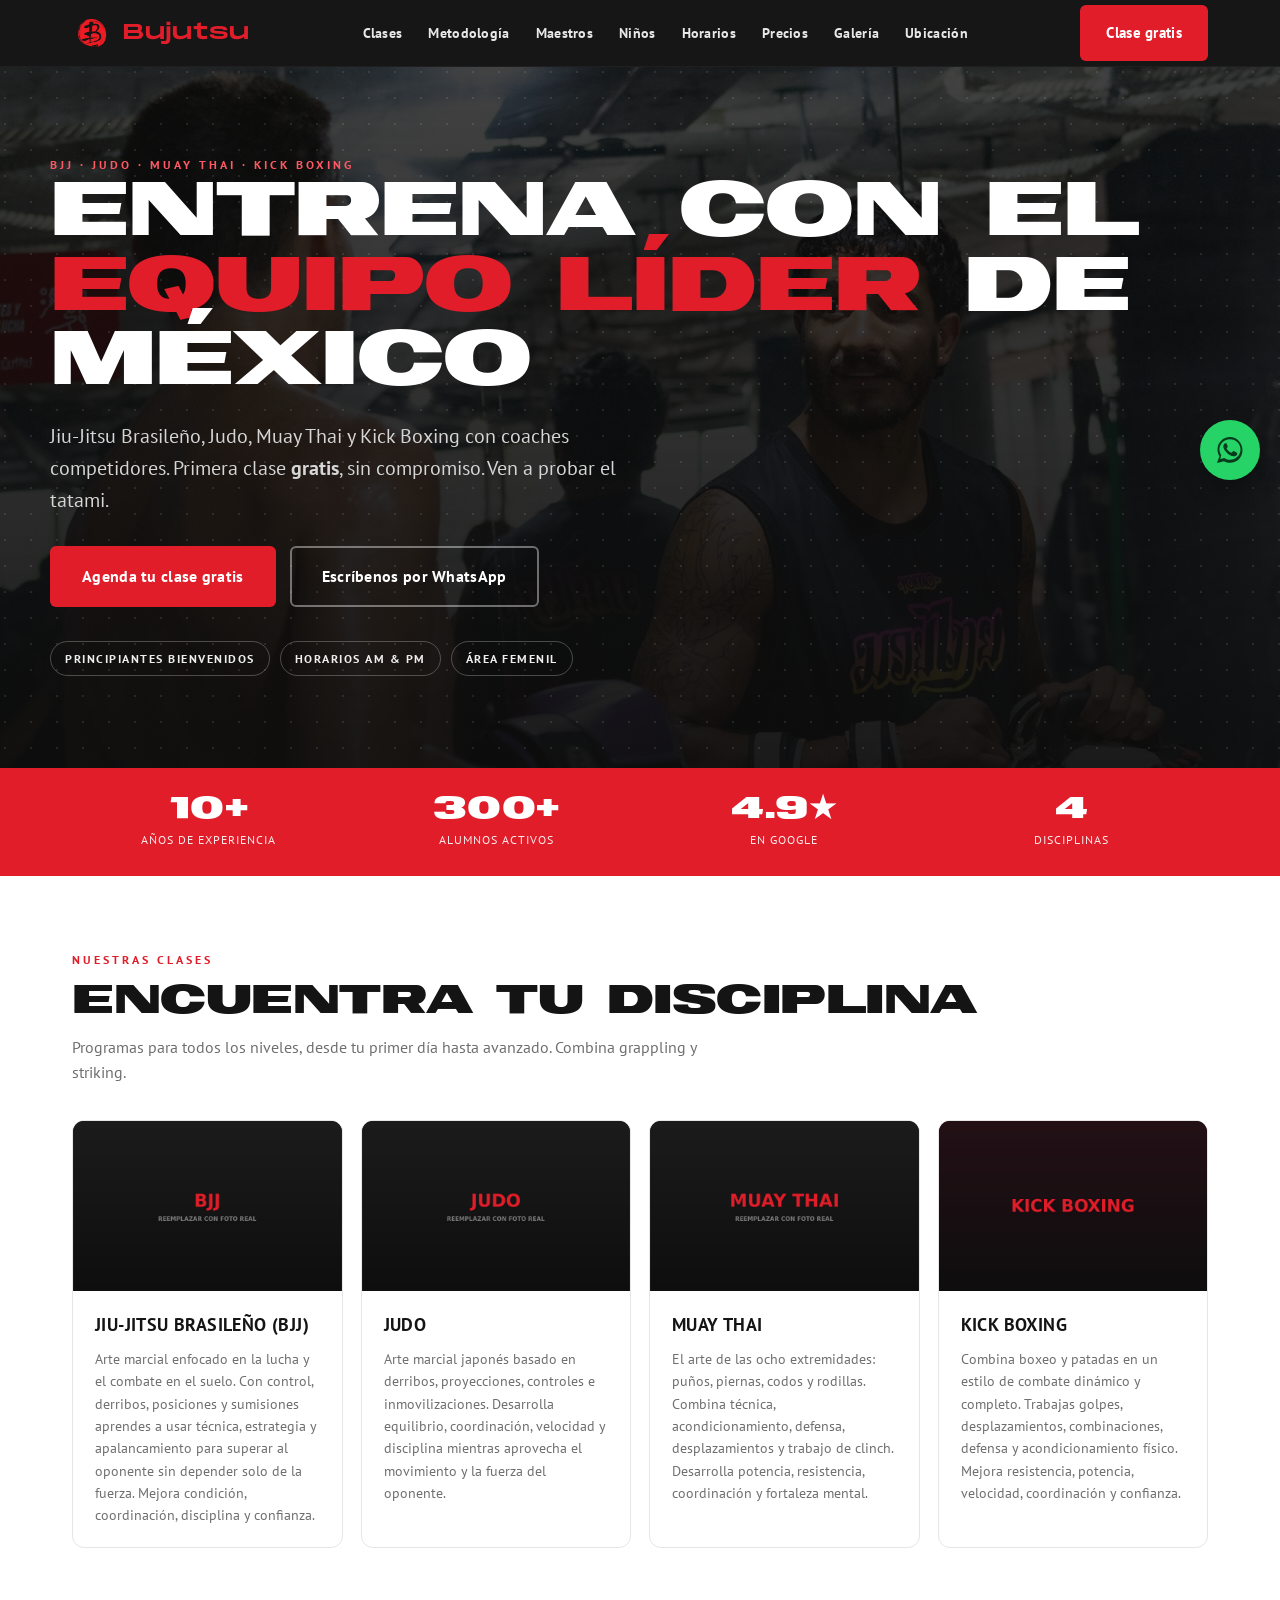
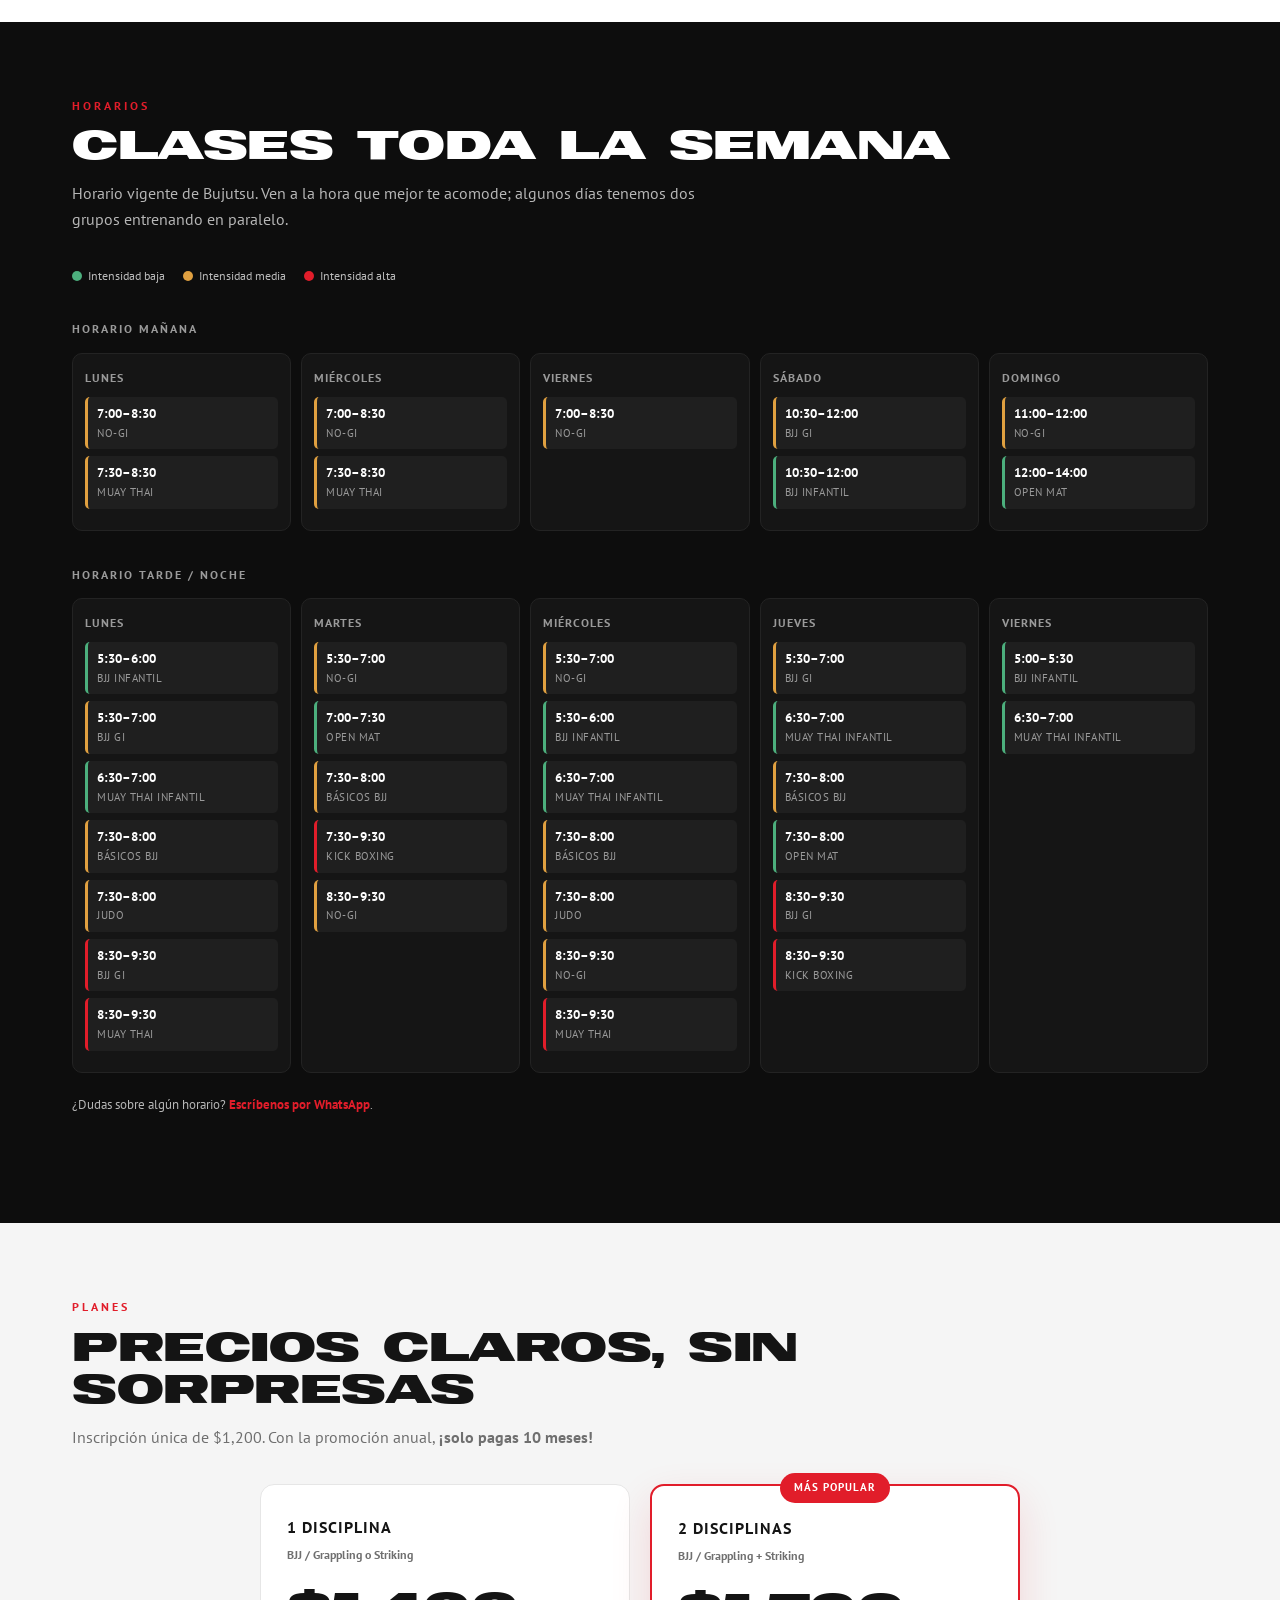
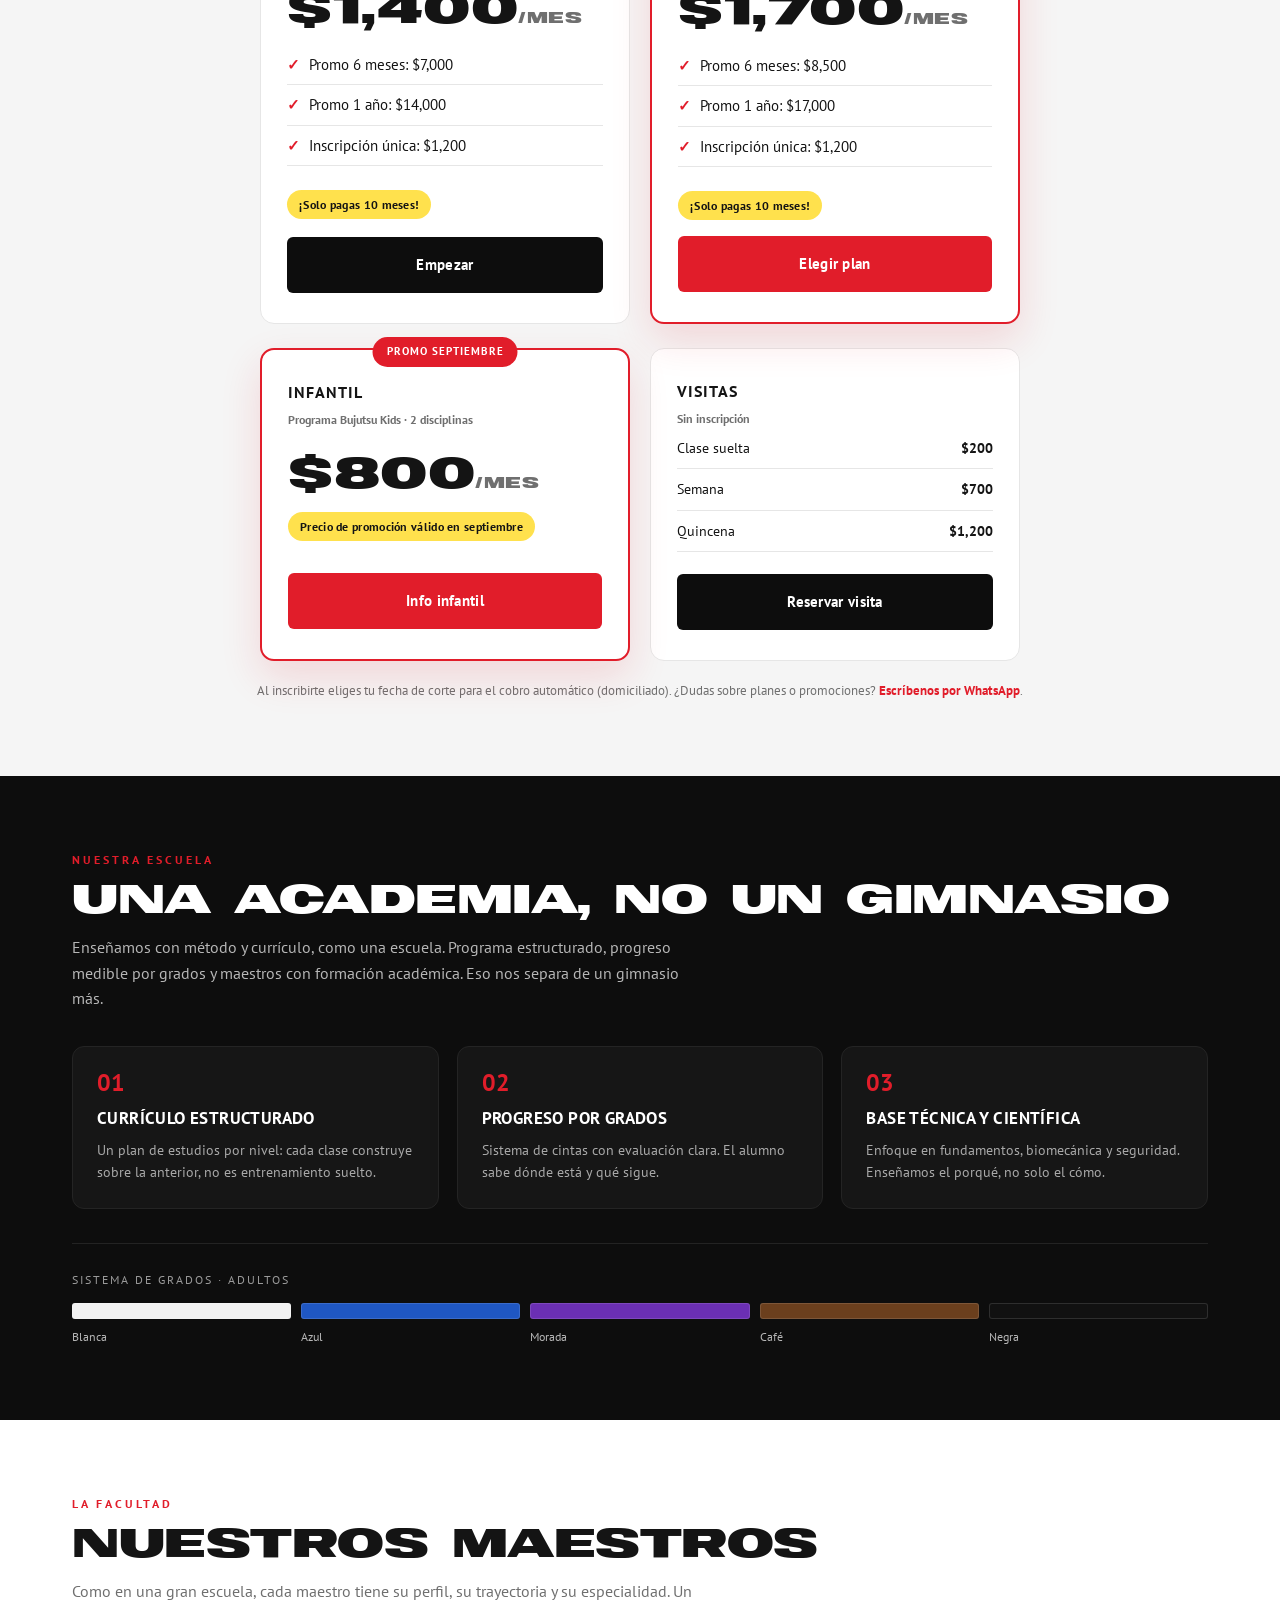
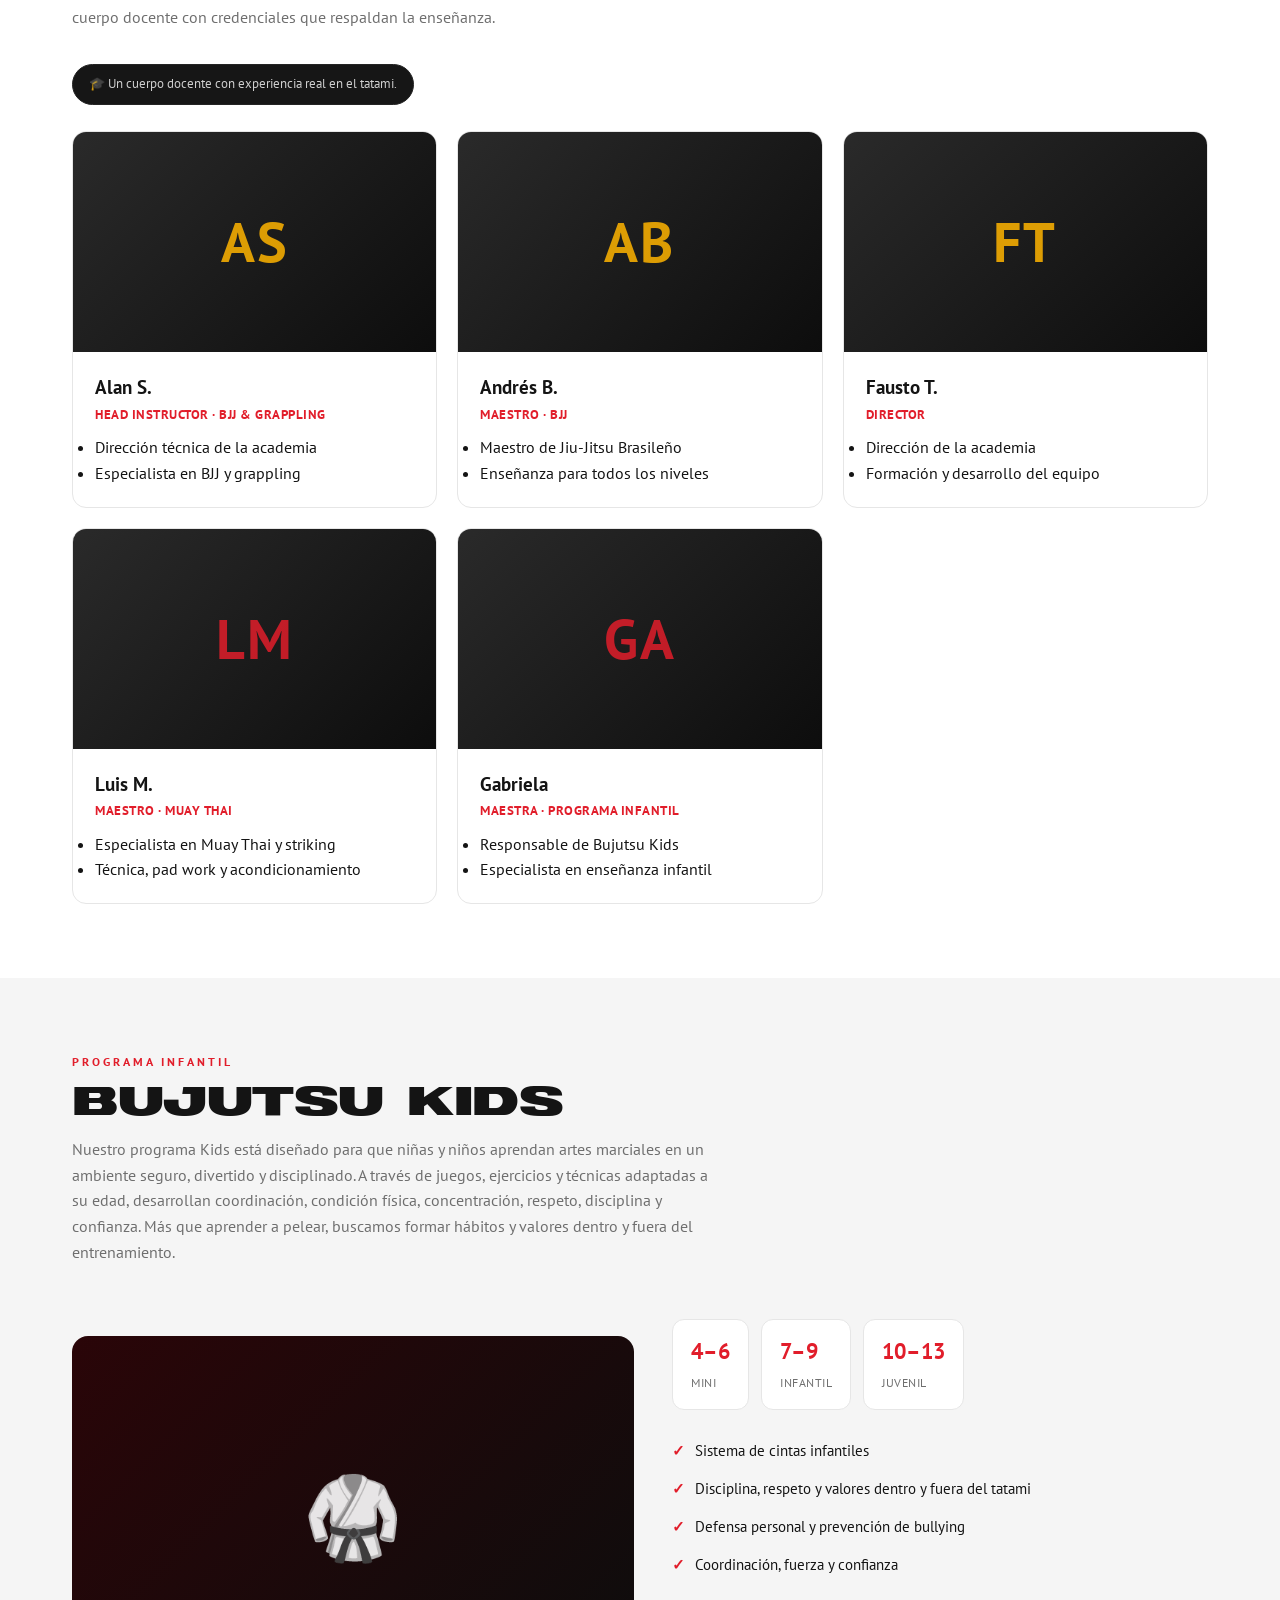
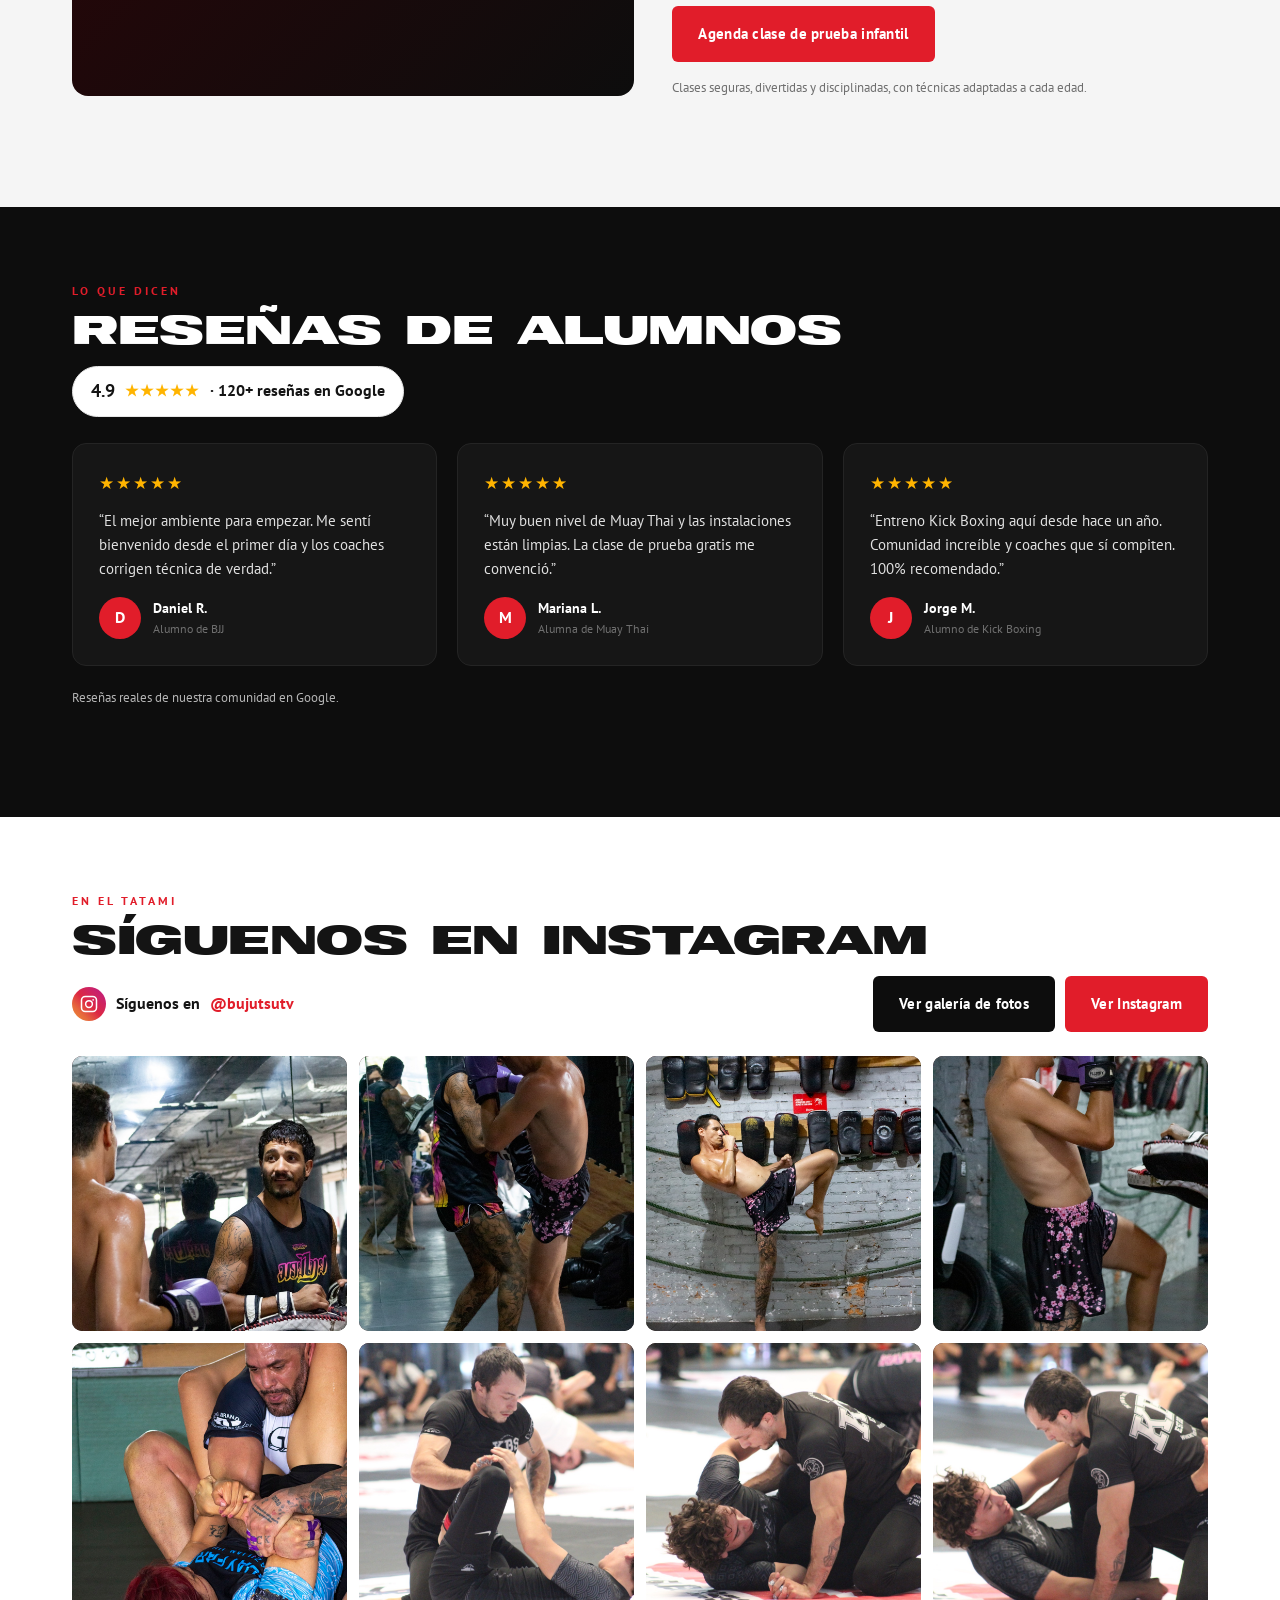
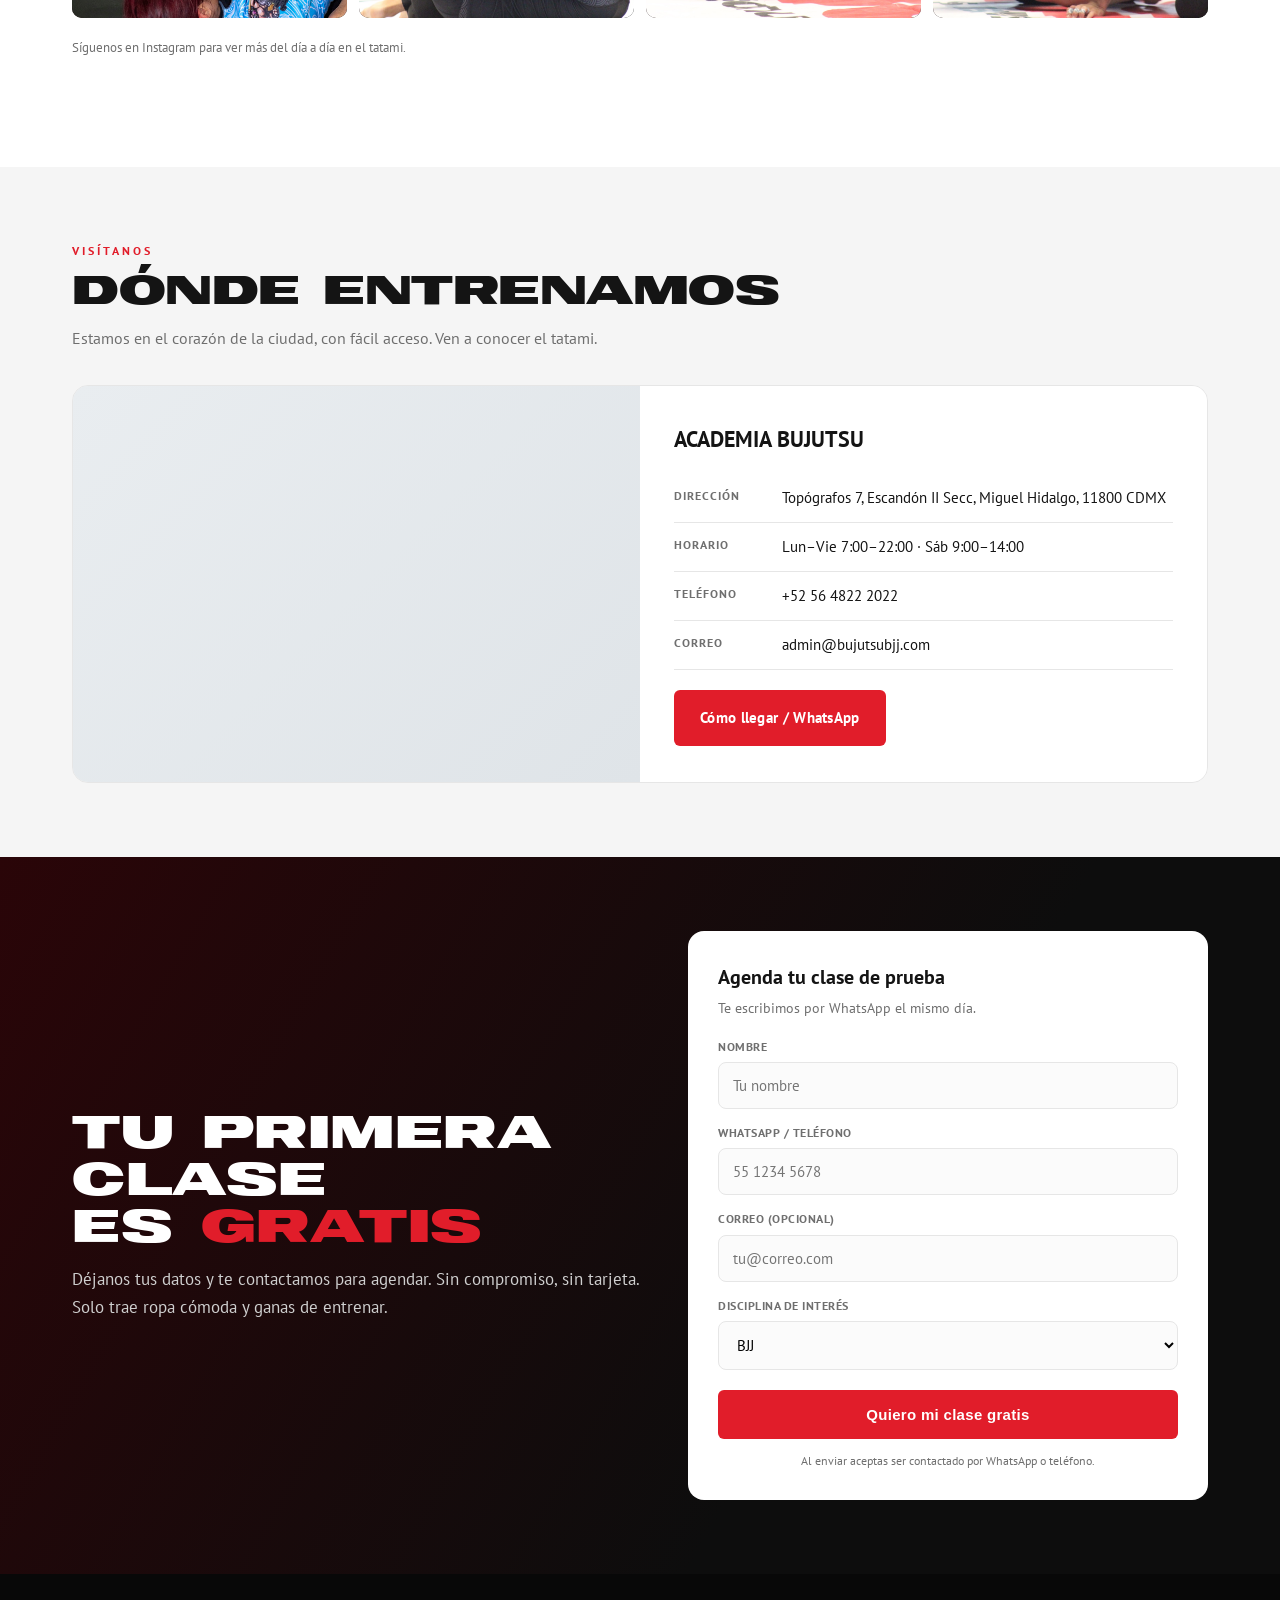
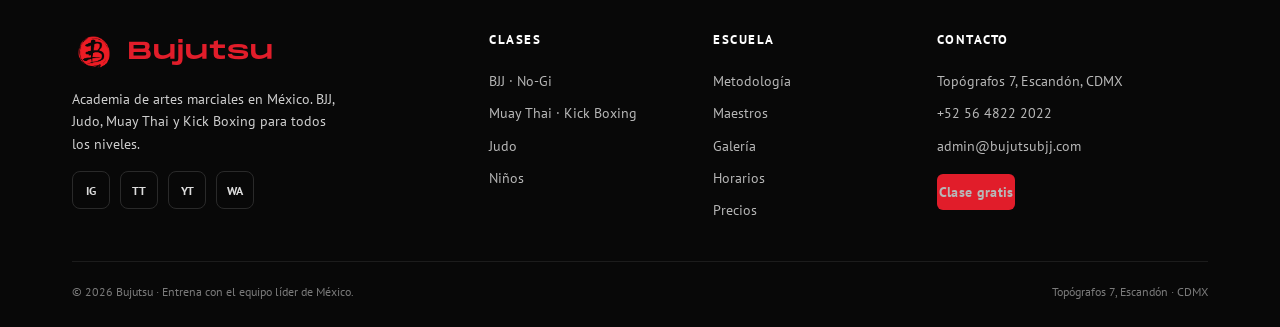
==== commit 770b7ae2: "Promo septiembre infantil: precio único , 2 disciplinas" ====
--- a/index.html
+++ b/index.html
@@ -159,7 +159,7 @@
         <div class="slot slot-media"><div class="t">7:00–8:30</div><div class="d">No-Gi</div></div>
       </div>
       <div class="day"><h4>Sábado</h4>
-        <div class="slot slot-media"><div class="t">10:00–12:00</div><div class="d">BJJ Gi</div></div>
+        <div class="slot slot-media"><div class="t">10:30–12:00</div><div class="d">BJJ Gi</div></div>
         <div class="slot slot-baja"><div class="t">10:30–12:00</div><div class="d">BJJ Infantil</div></div>
       </div>
       <div class="day"><h4>Domingo</h4>
@@ -245,14 +245,12 @@
       </div>
     </div>
     <div class="plans-extra">
-      <div class="plan">
-        <h3>Infantil <span class="pl-sub">Programa Bujutsu Kids</span></h3>
-        <ul class="pl-list">
-          <li><span>1 clase/semana · 1 disciplina</span><b>$800</b></li>
-          <li><span>2+ clases/semana · 1 disciplina</span><b>$1,200</b></li>
-          <li><span>Todas las clases · 2 disciplinas</span><b>$1,500</b></li>
-        </ul>
-        <a href="#prueba" class="btn btn-dark">Info infantil</a>
+      <div class="plan featured">
+        <div class="badge">Promo septiembre</div>
+        <h3>Infantil <span class="pl-sub">Programa Bujutsu Kids · 2 disciplinas</span></h3>
+        <div class="price">$800<small>/mes</small></div>
+        <div class="pl-promo">Precio de promoción válido en septiembre</div>
+        <a href="#prueba" class="btn btn-red">Info infantil</a>
       </div>
       <div class="plan">
         <h3>Visitas <span class="pl-sub">Sin inscripción</span></h3>
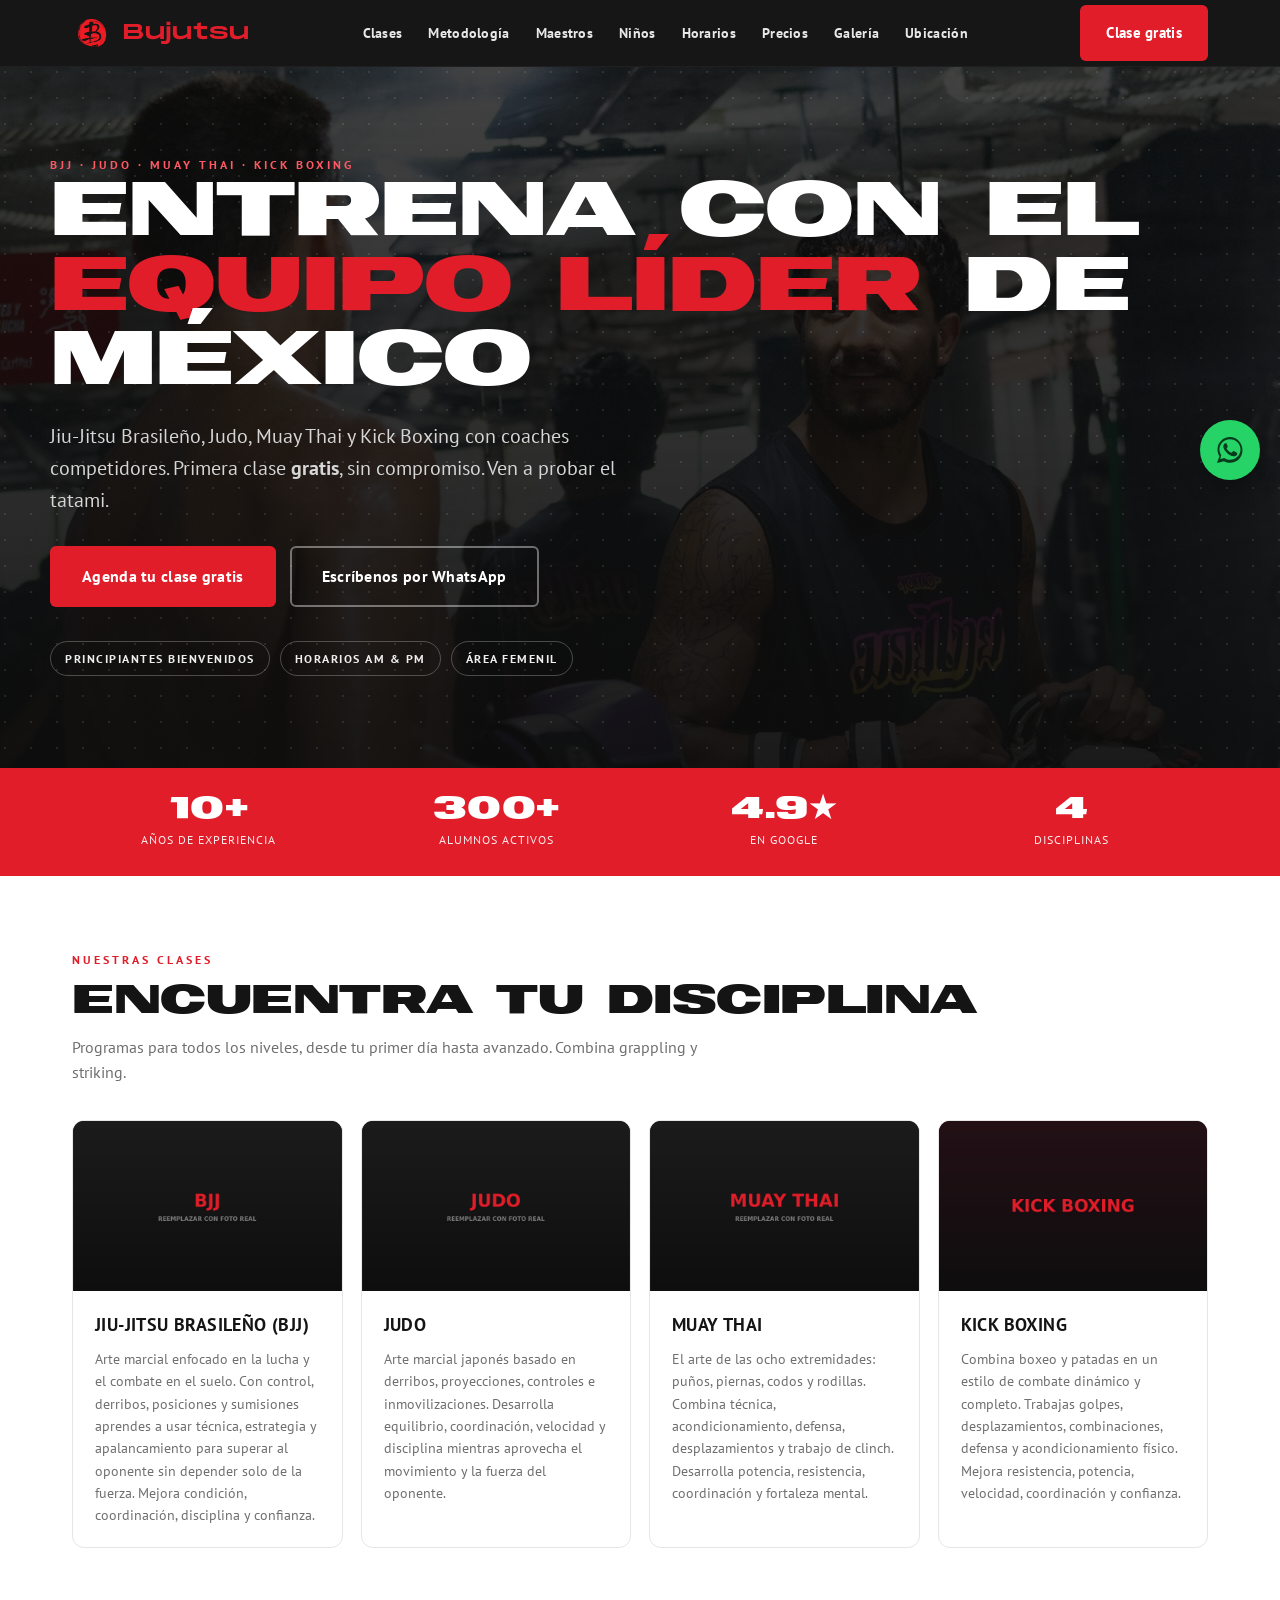
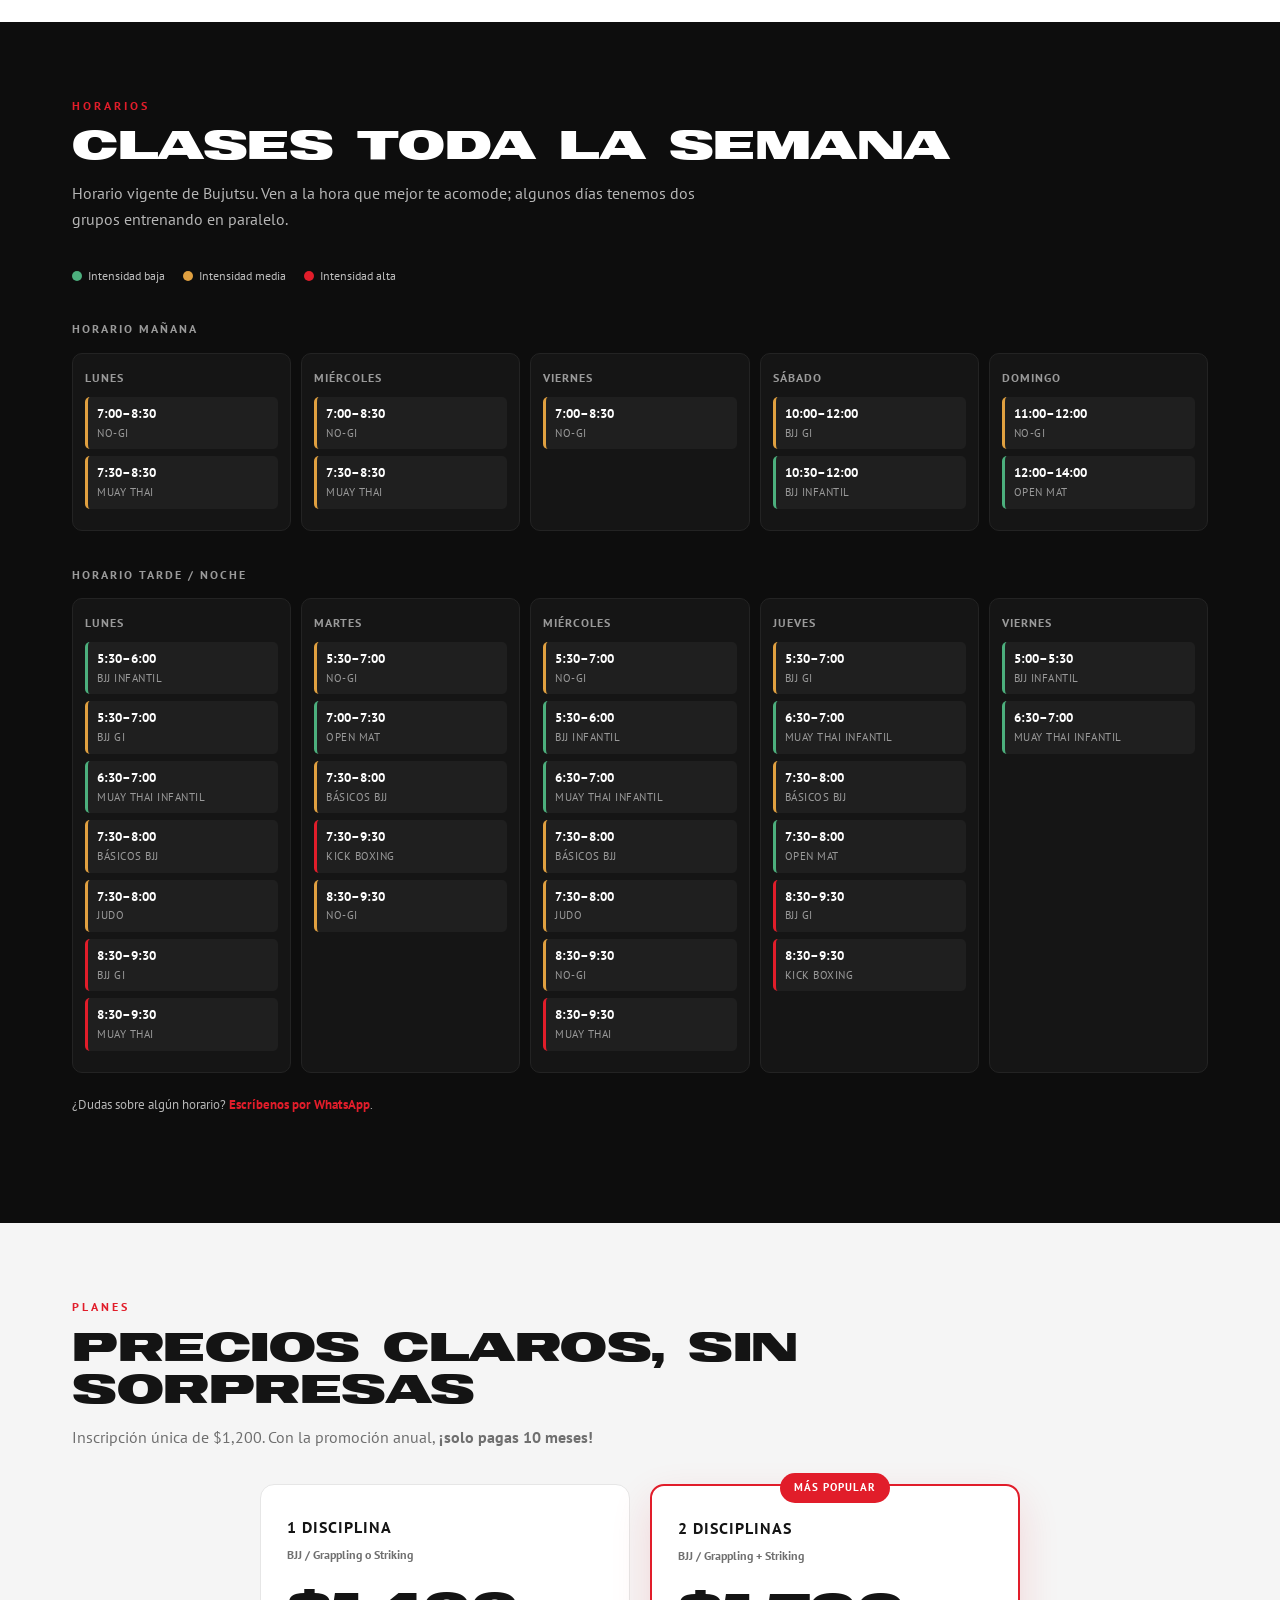
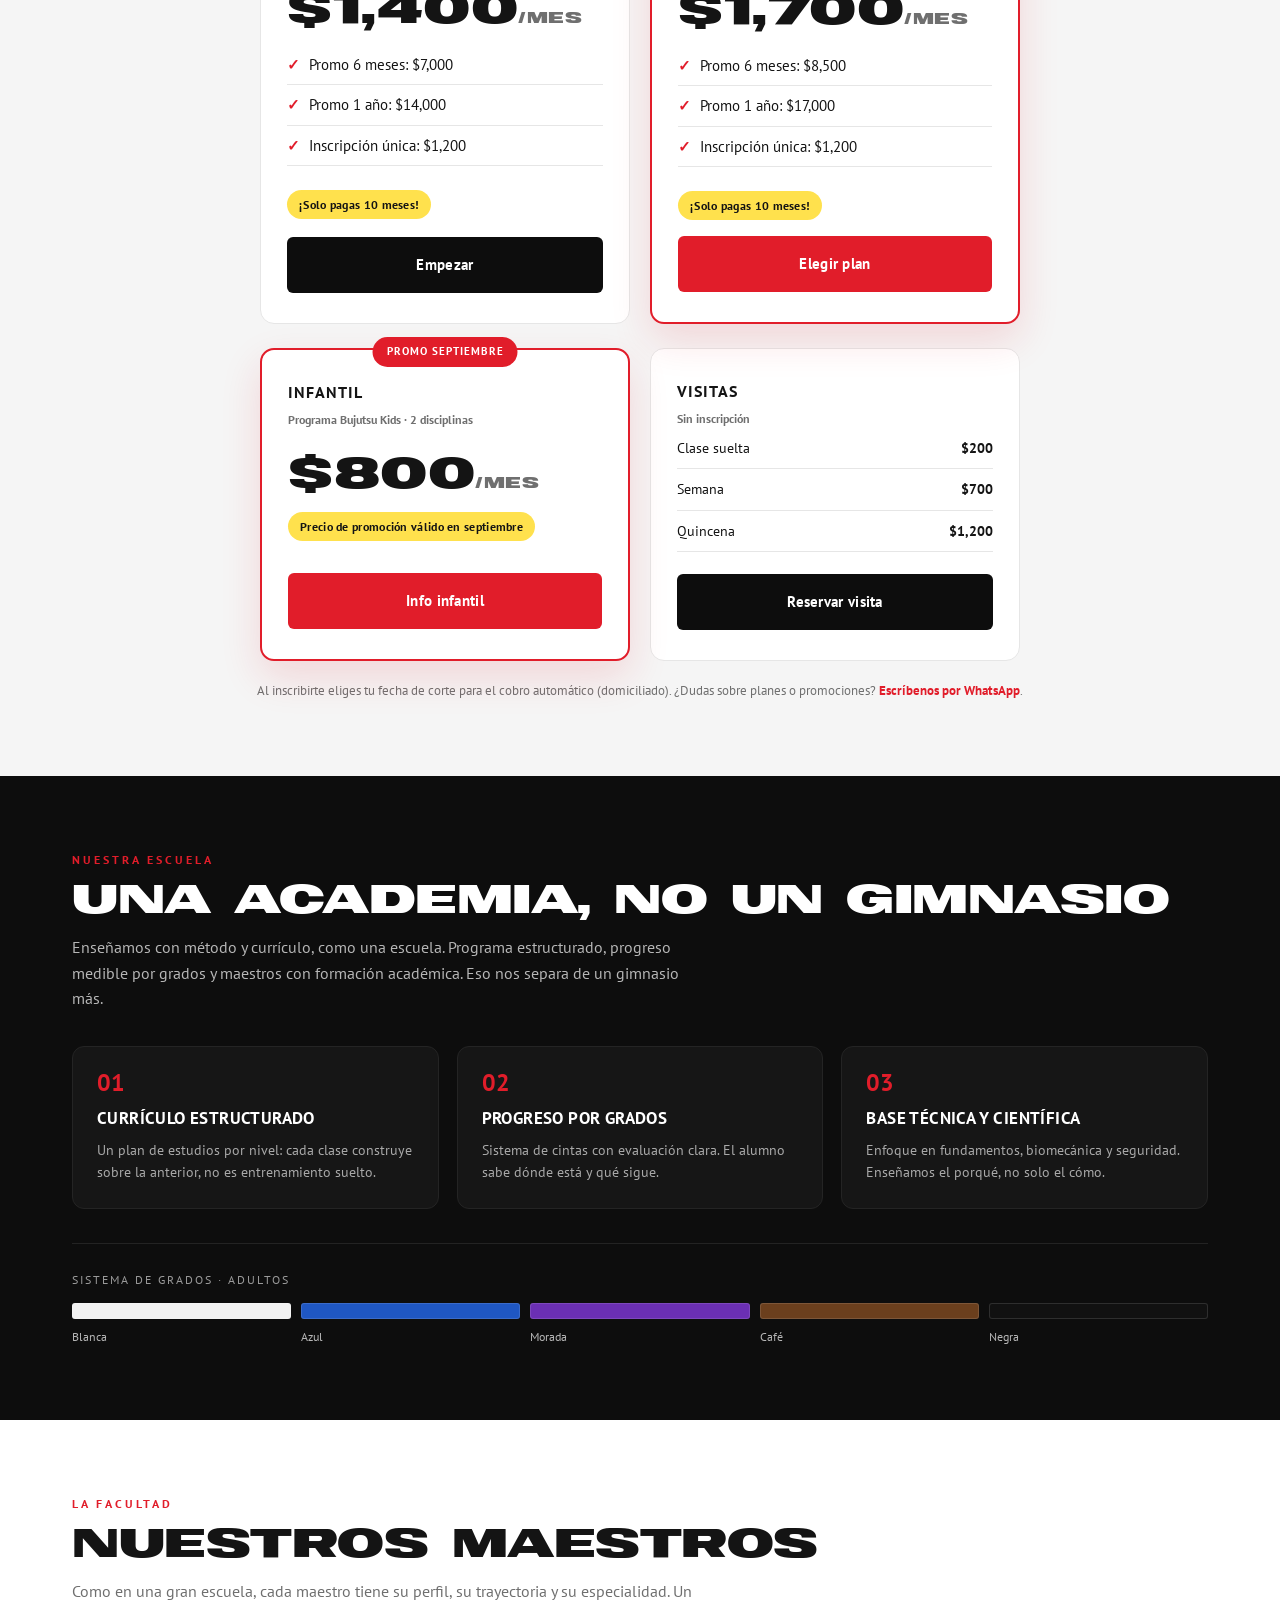
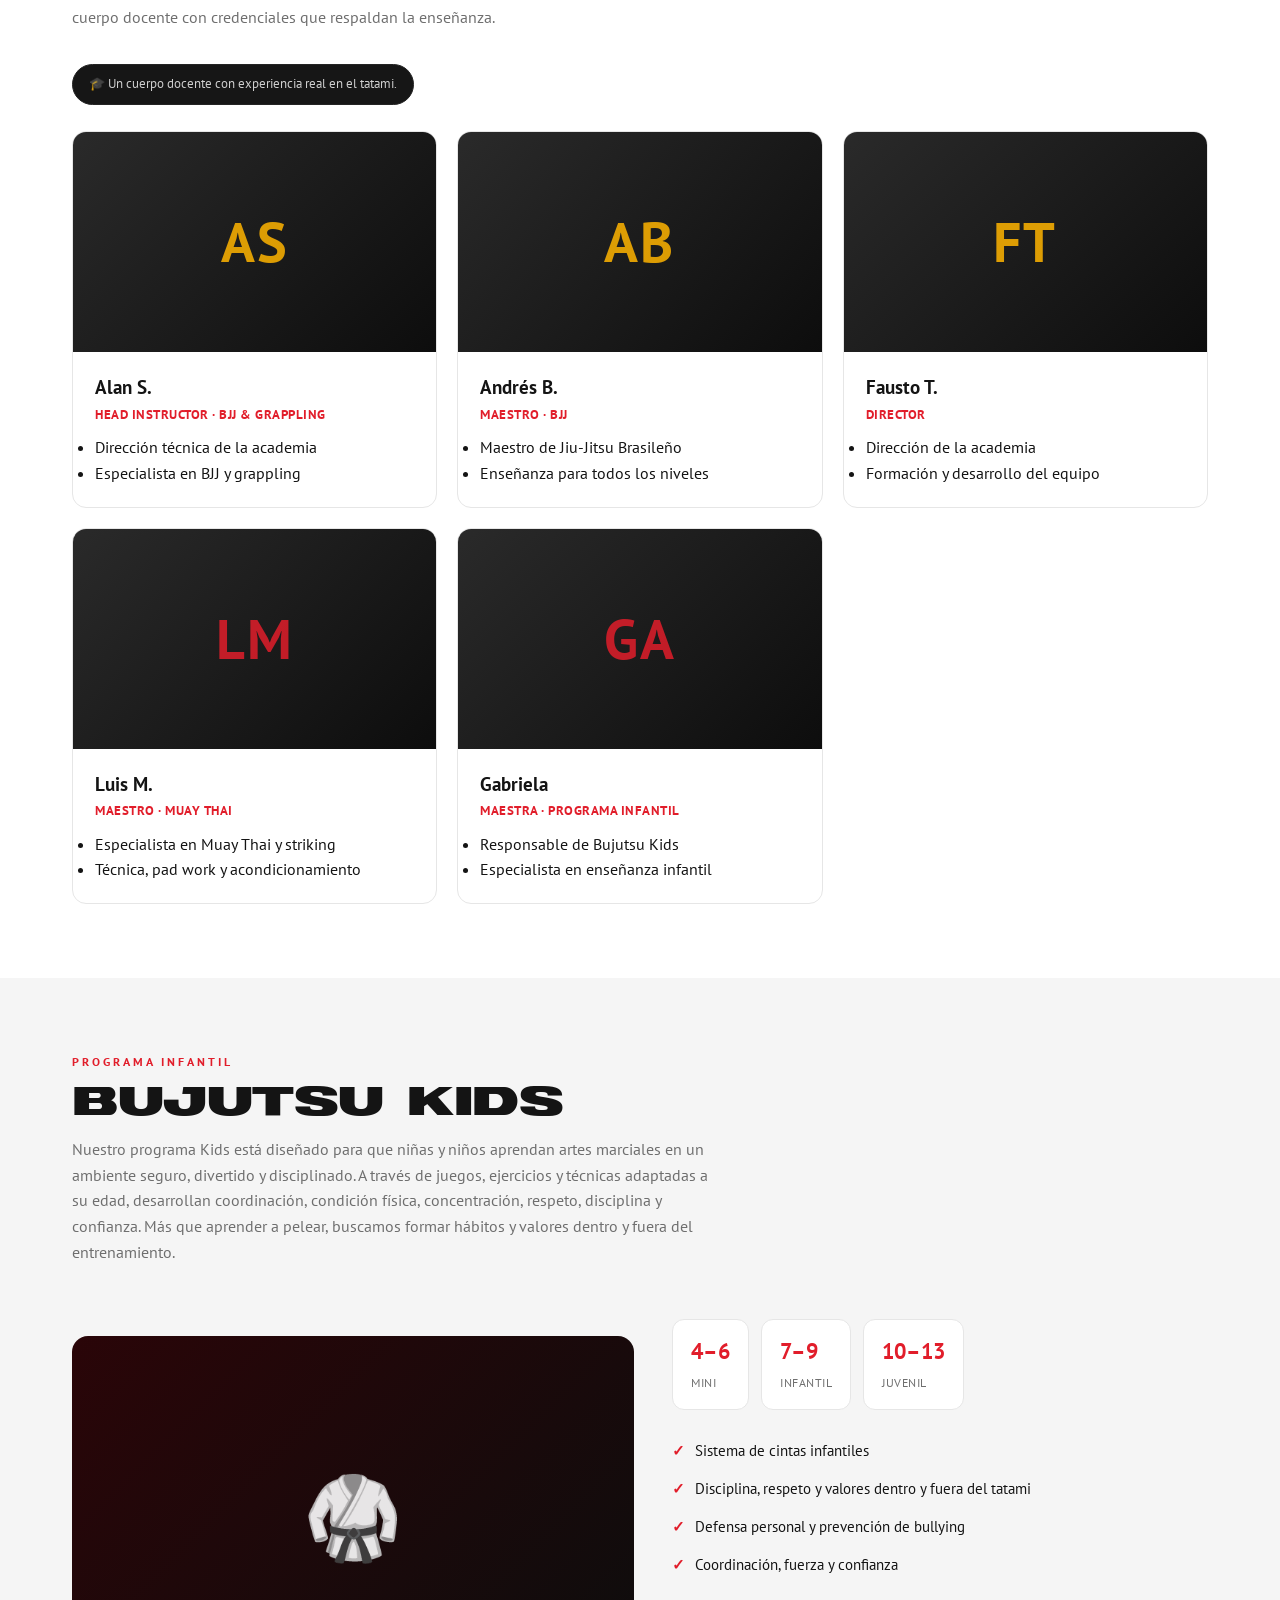
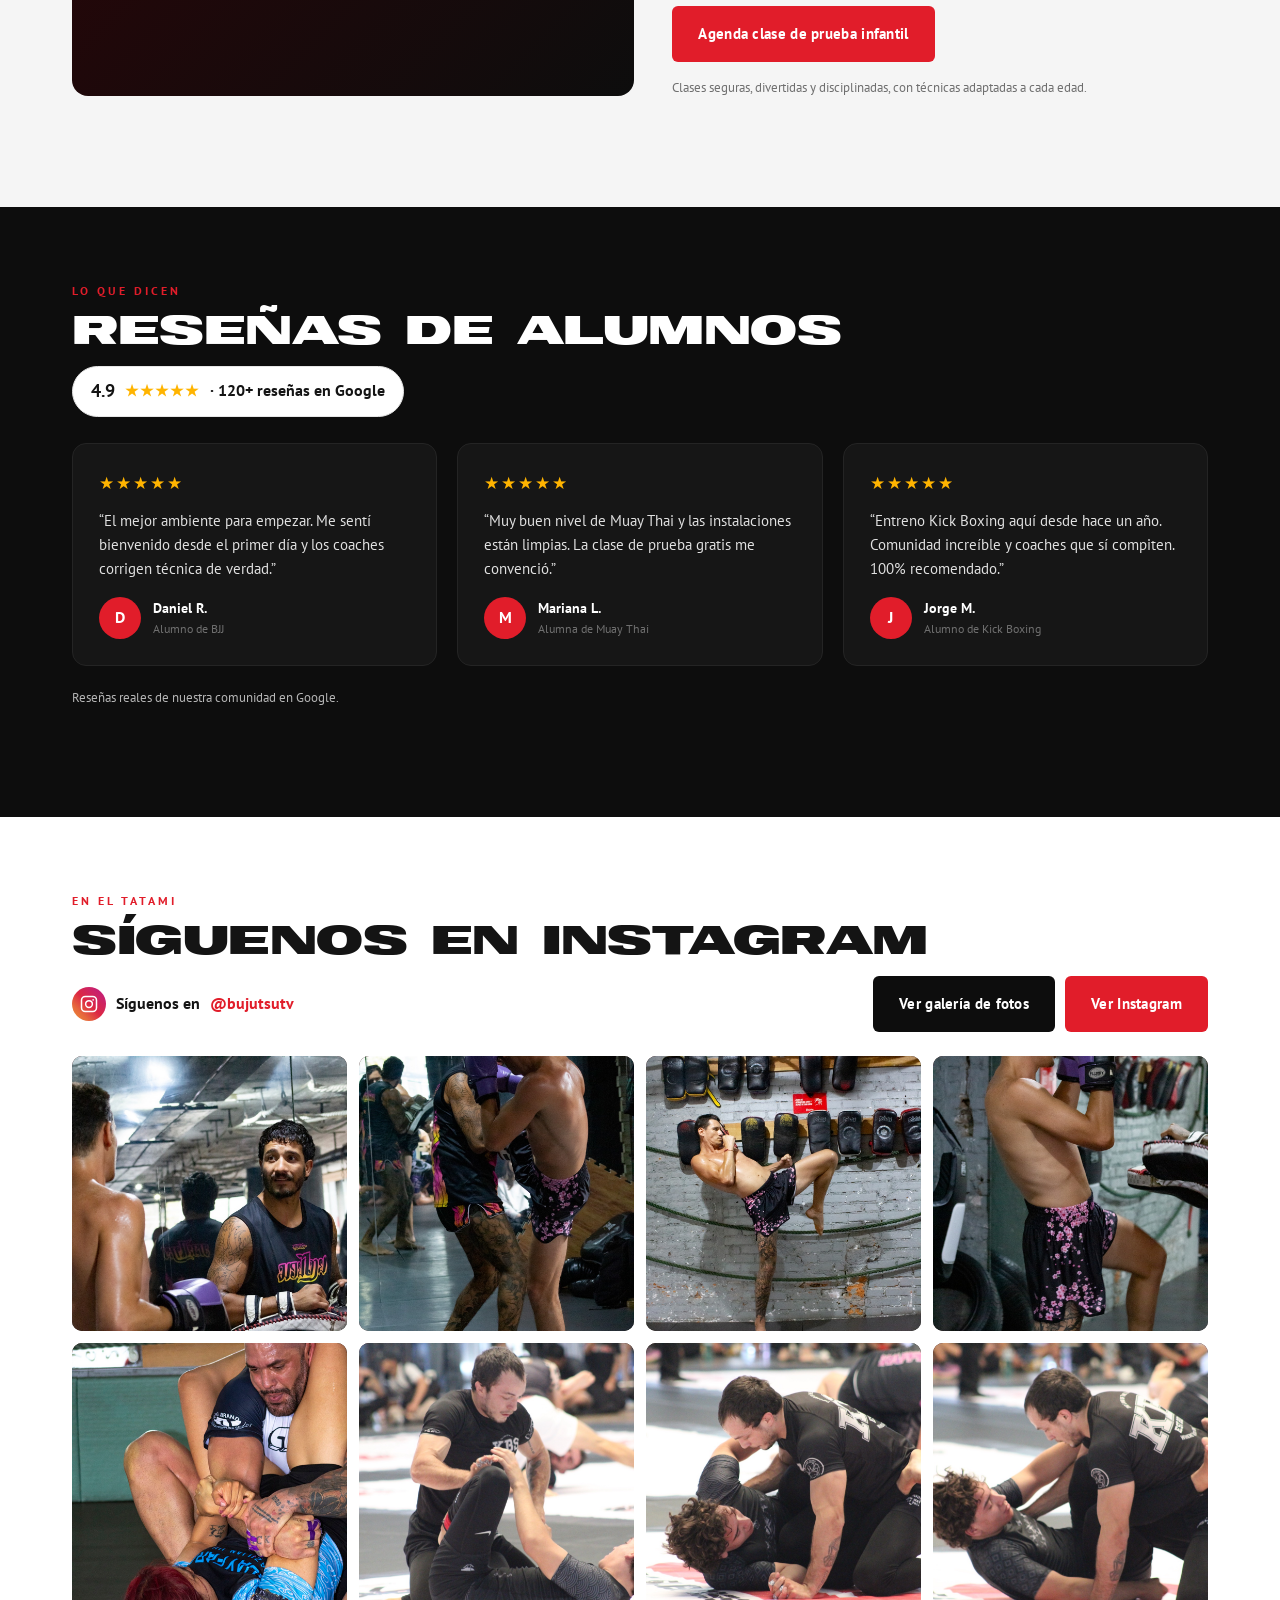
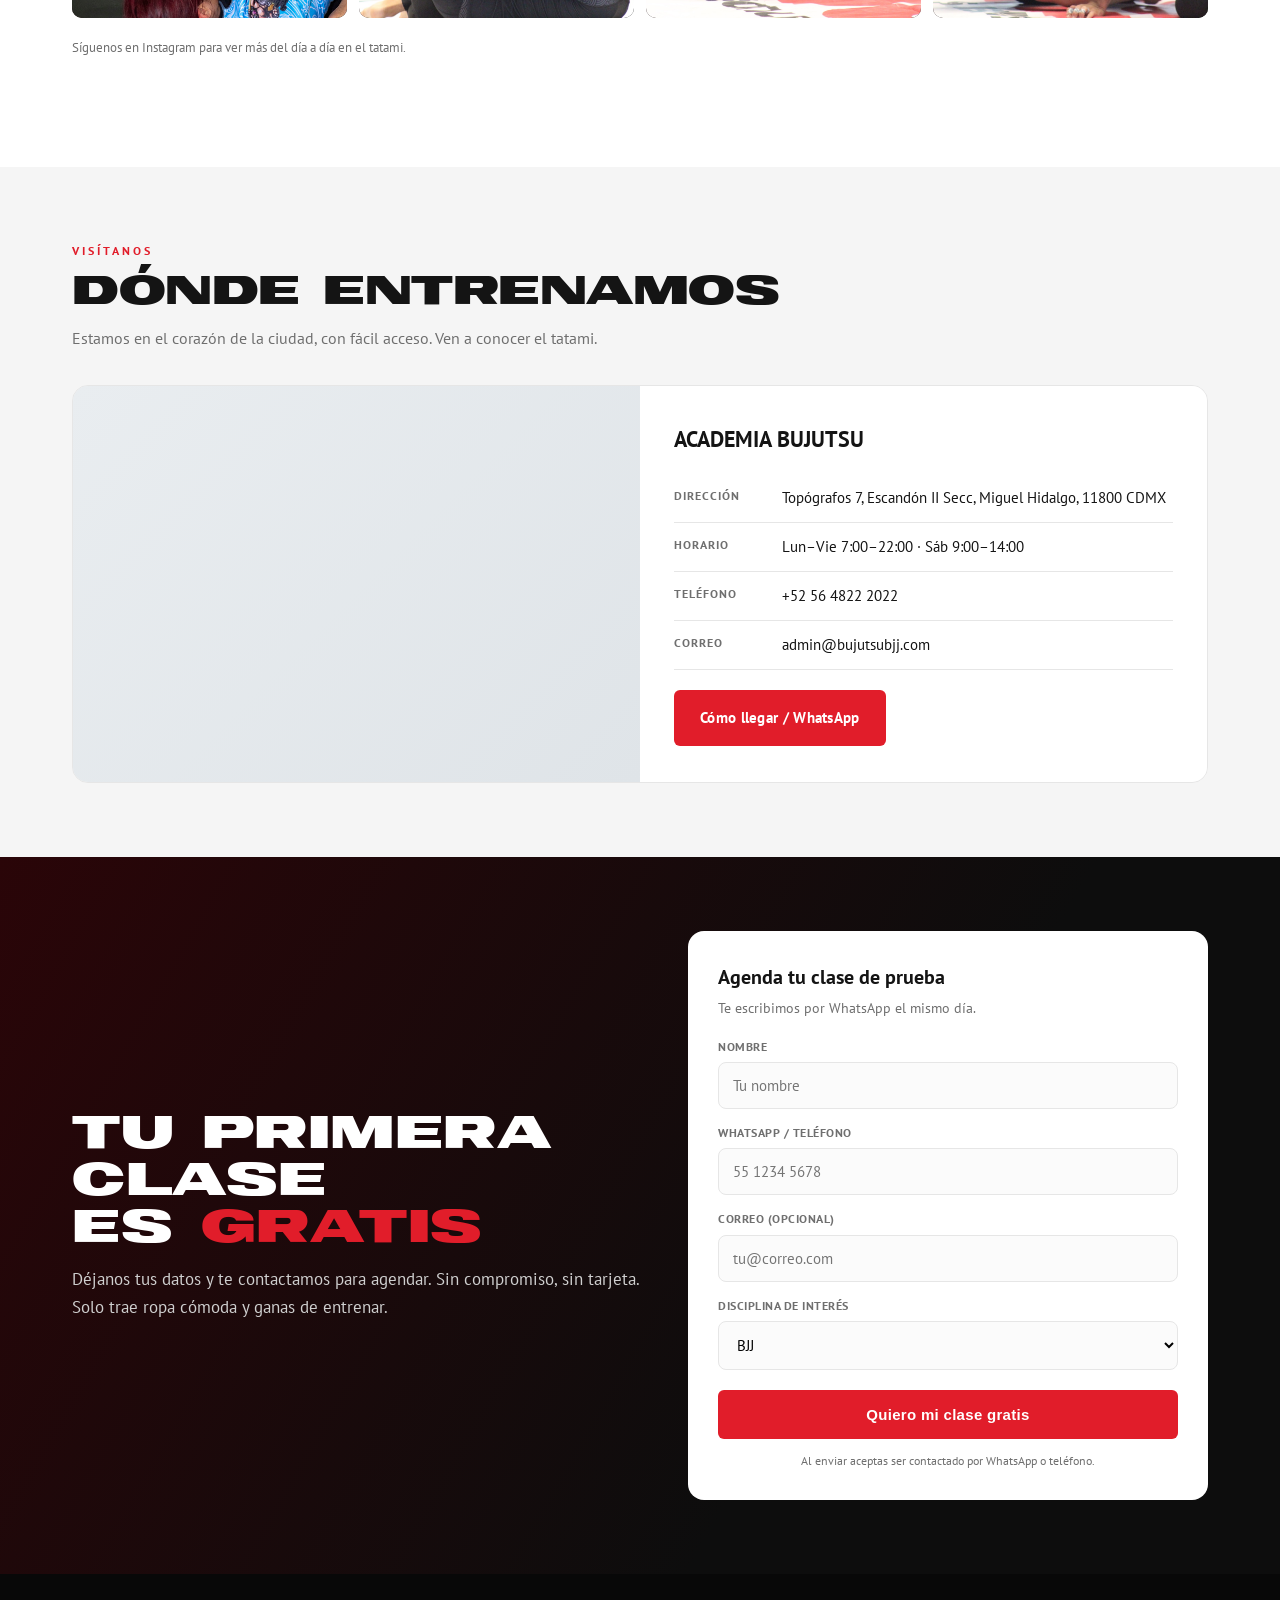
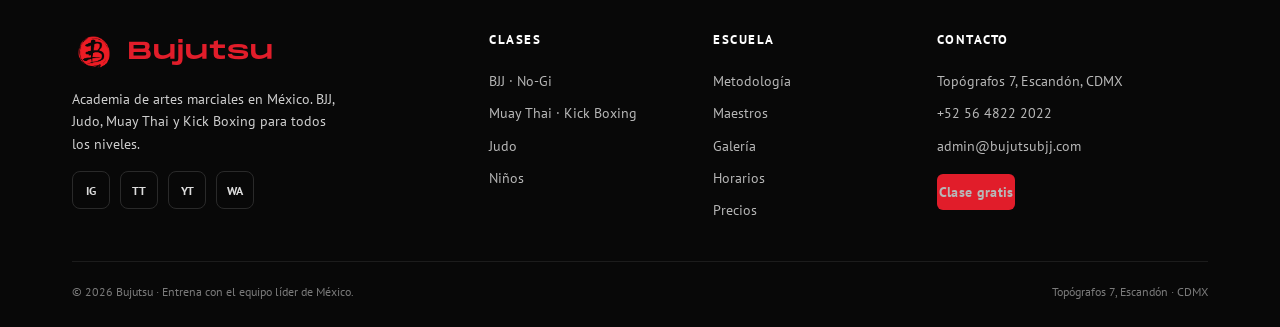
==== commit 9c5a534d: "Corregir BJJ Gi sábado a 10:00-12:00" ====
--- a/index.html
+++ b/index.html
@@ -159,7 +159,7 @@
         <div class="slot slot-media"><div class="t">7:00–8:30</div><div class="d">No-Gi</div></div>
       </div>
       <div class="day"><h4>Sábado</h4>
-        <div class="slot slot-media"><div class="t">10:30–12:00</div><div class="d">BJJ Gi</div></div>
+        <div class="slot slot-media"><div class="t">10:00–12:00</div><div class="d">BJJ Gi</div></div>
         <div class="slot slot-baja"><div class="t">10:30–12:00</div><div class="d">BJJ Infantil</div></div>
       </div>
       <div class="day"><h4>Domingo</h4>
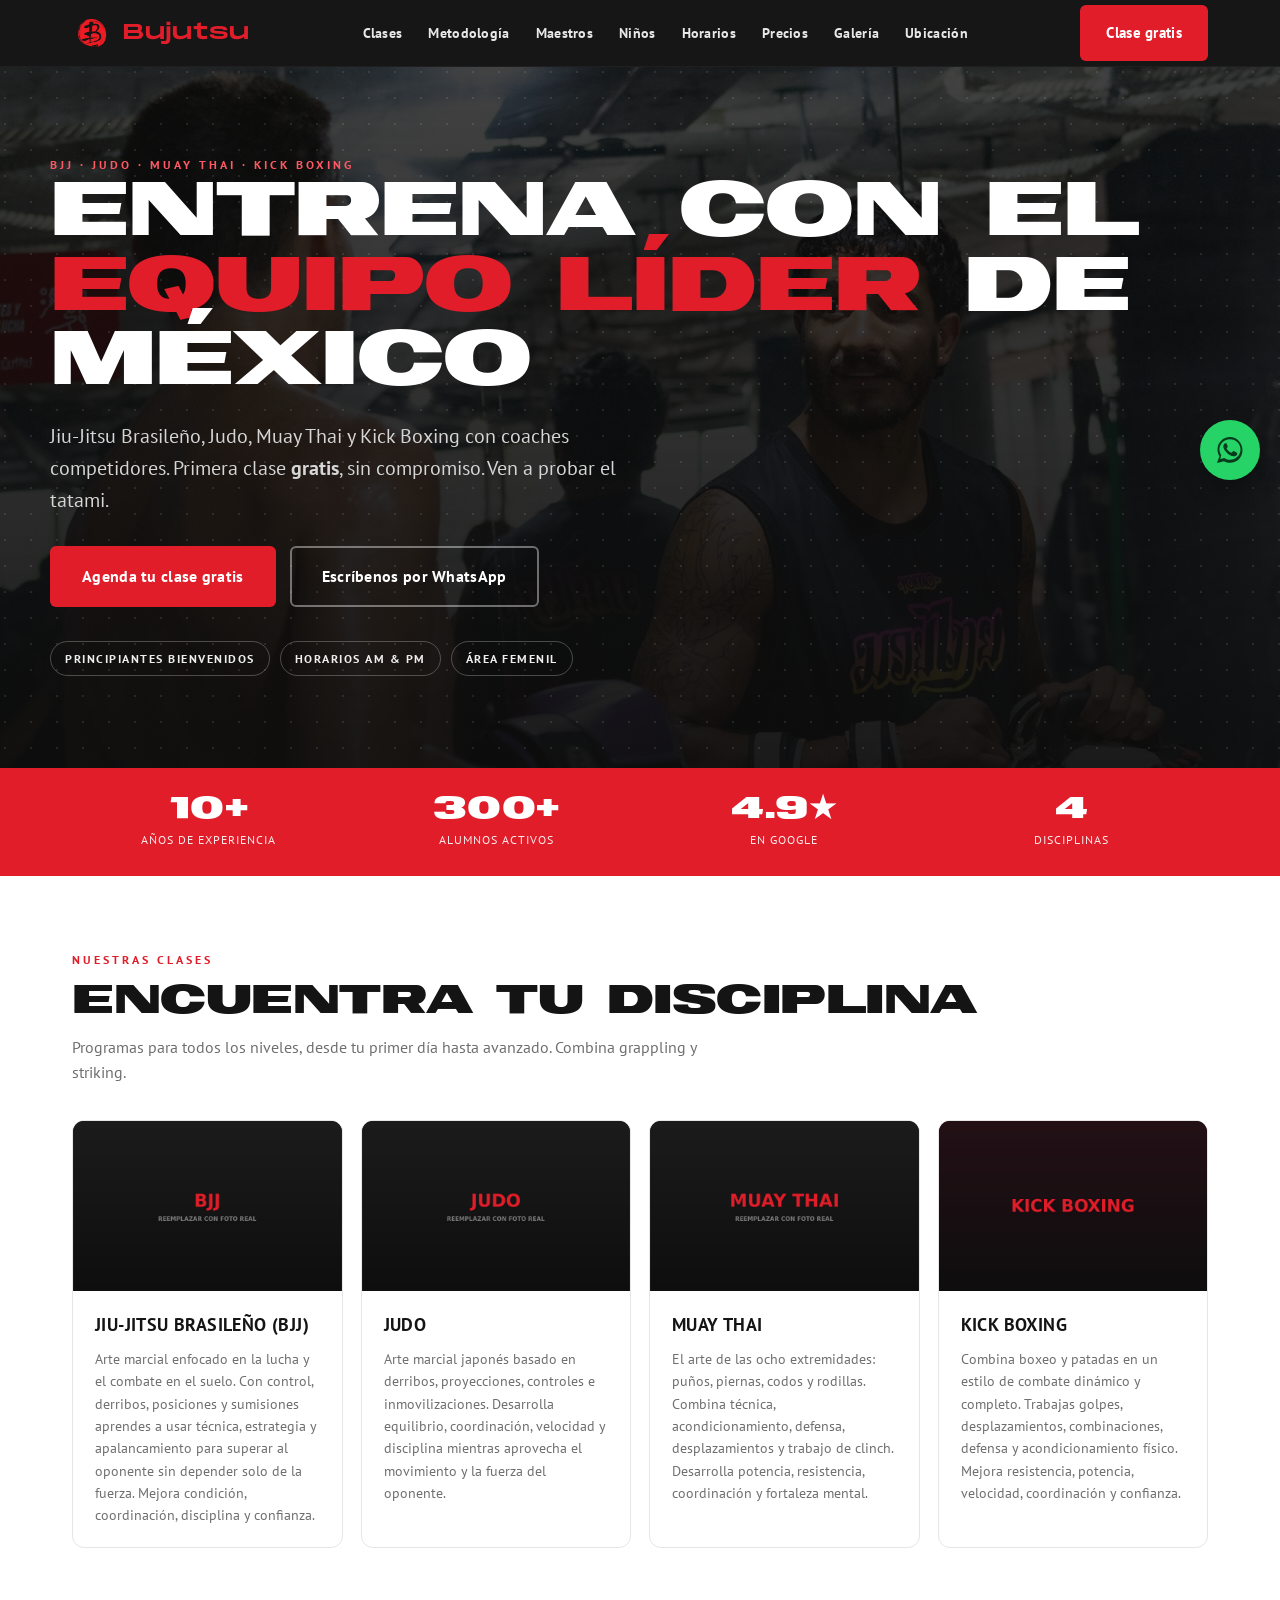
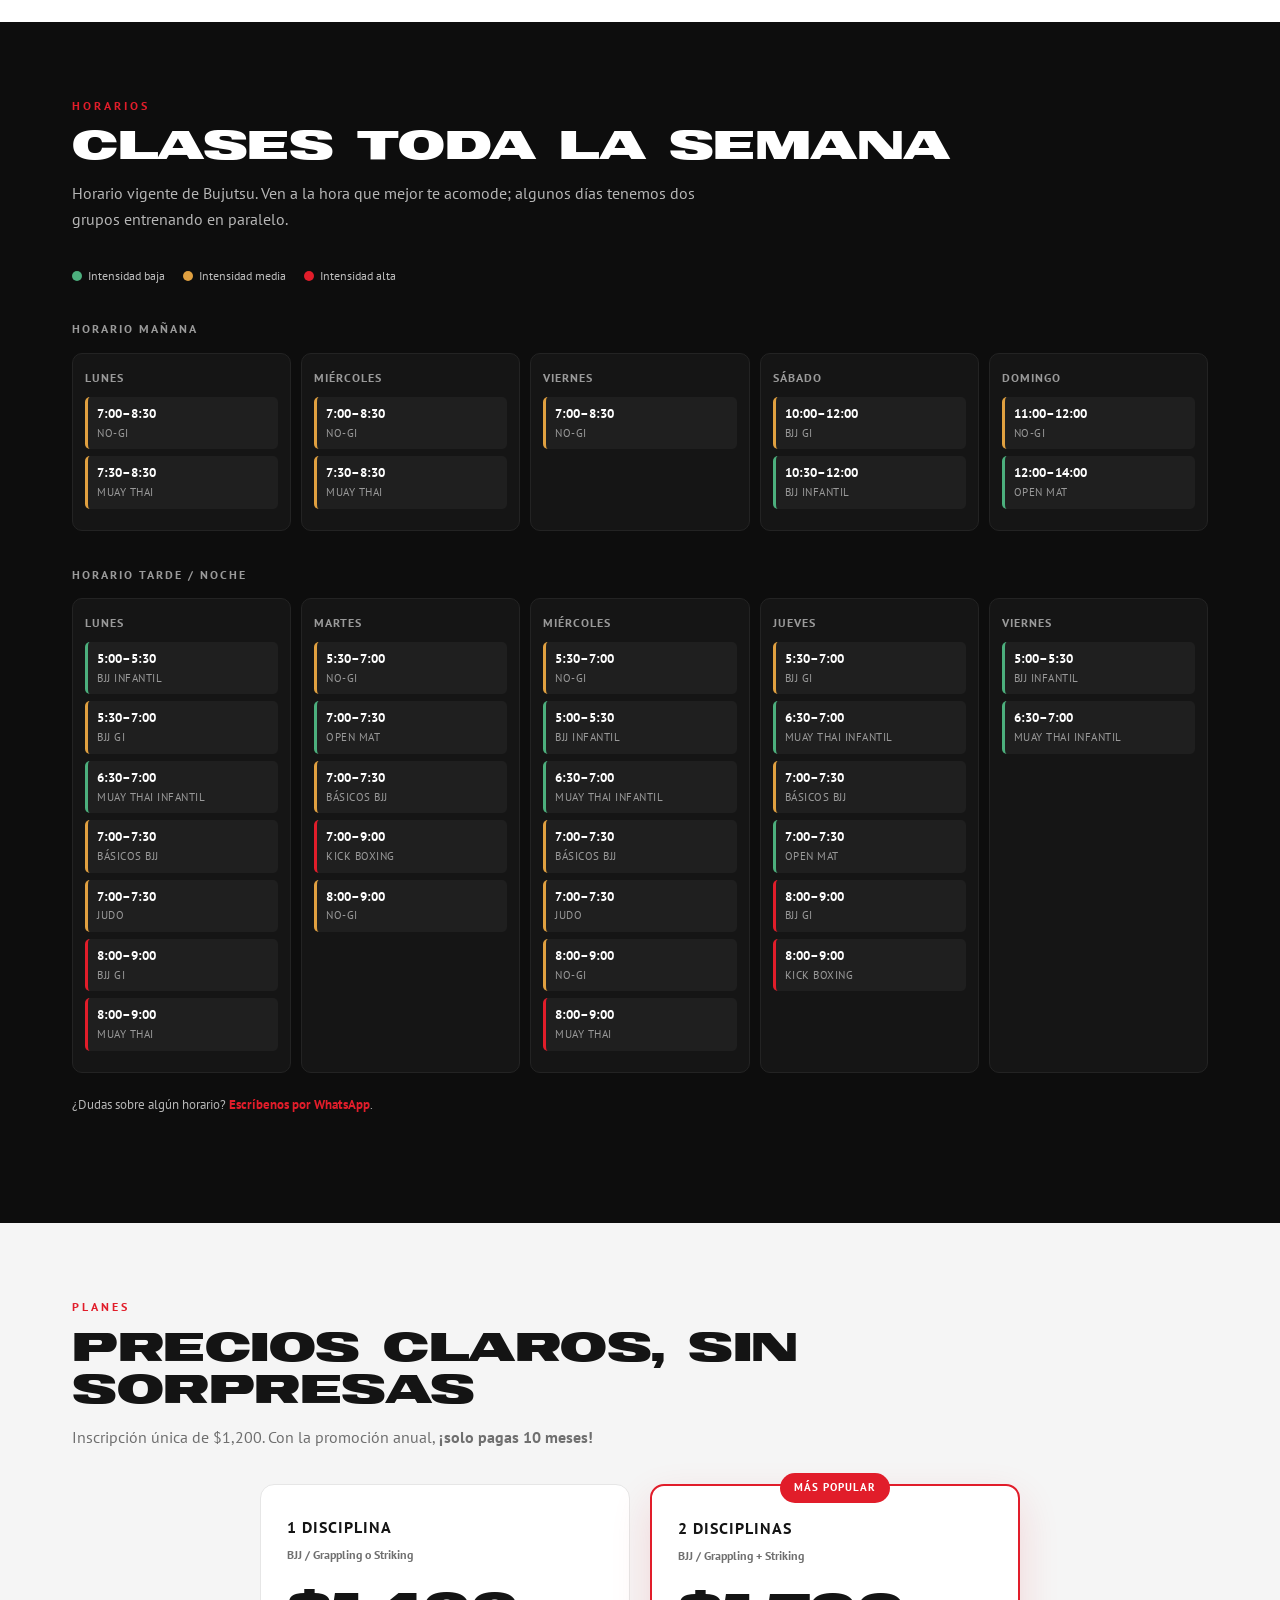
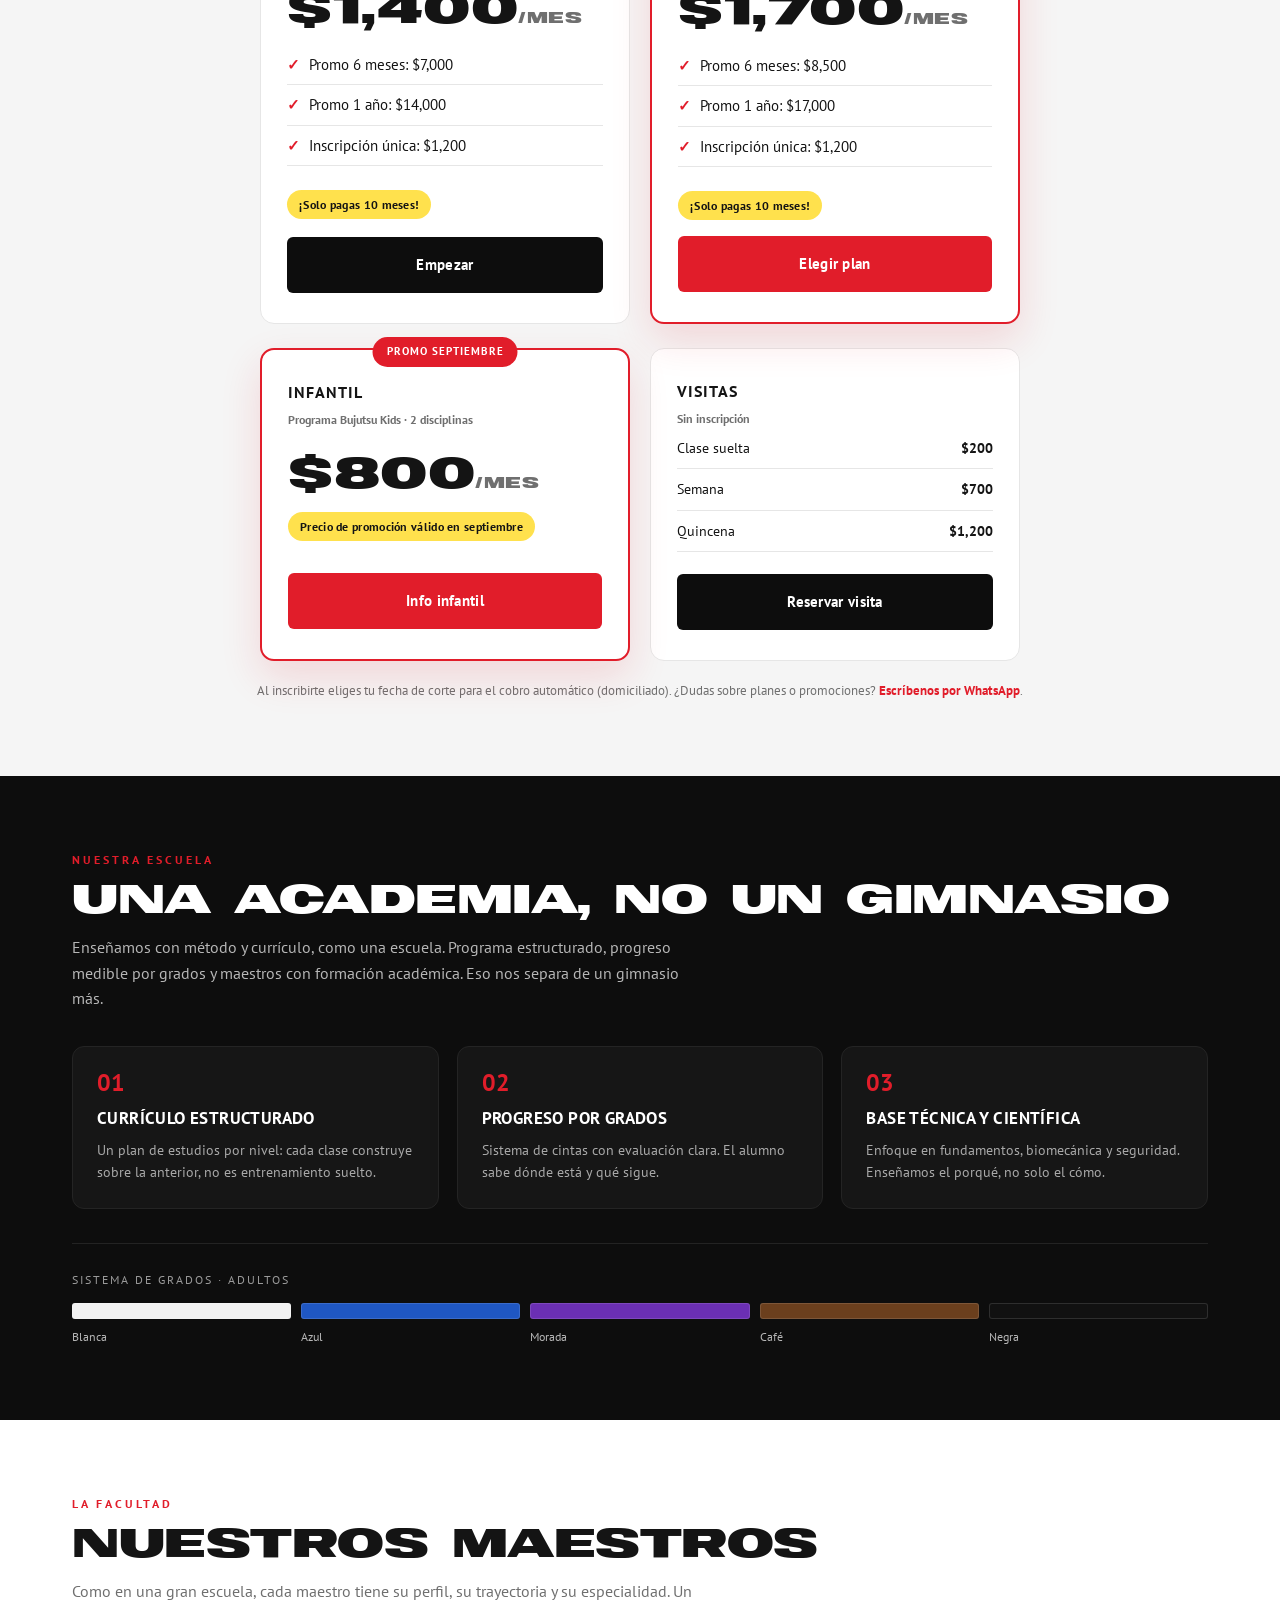
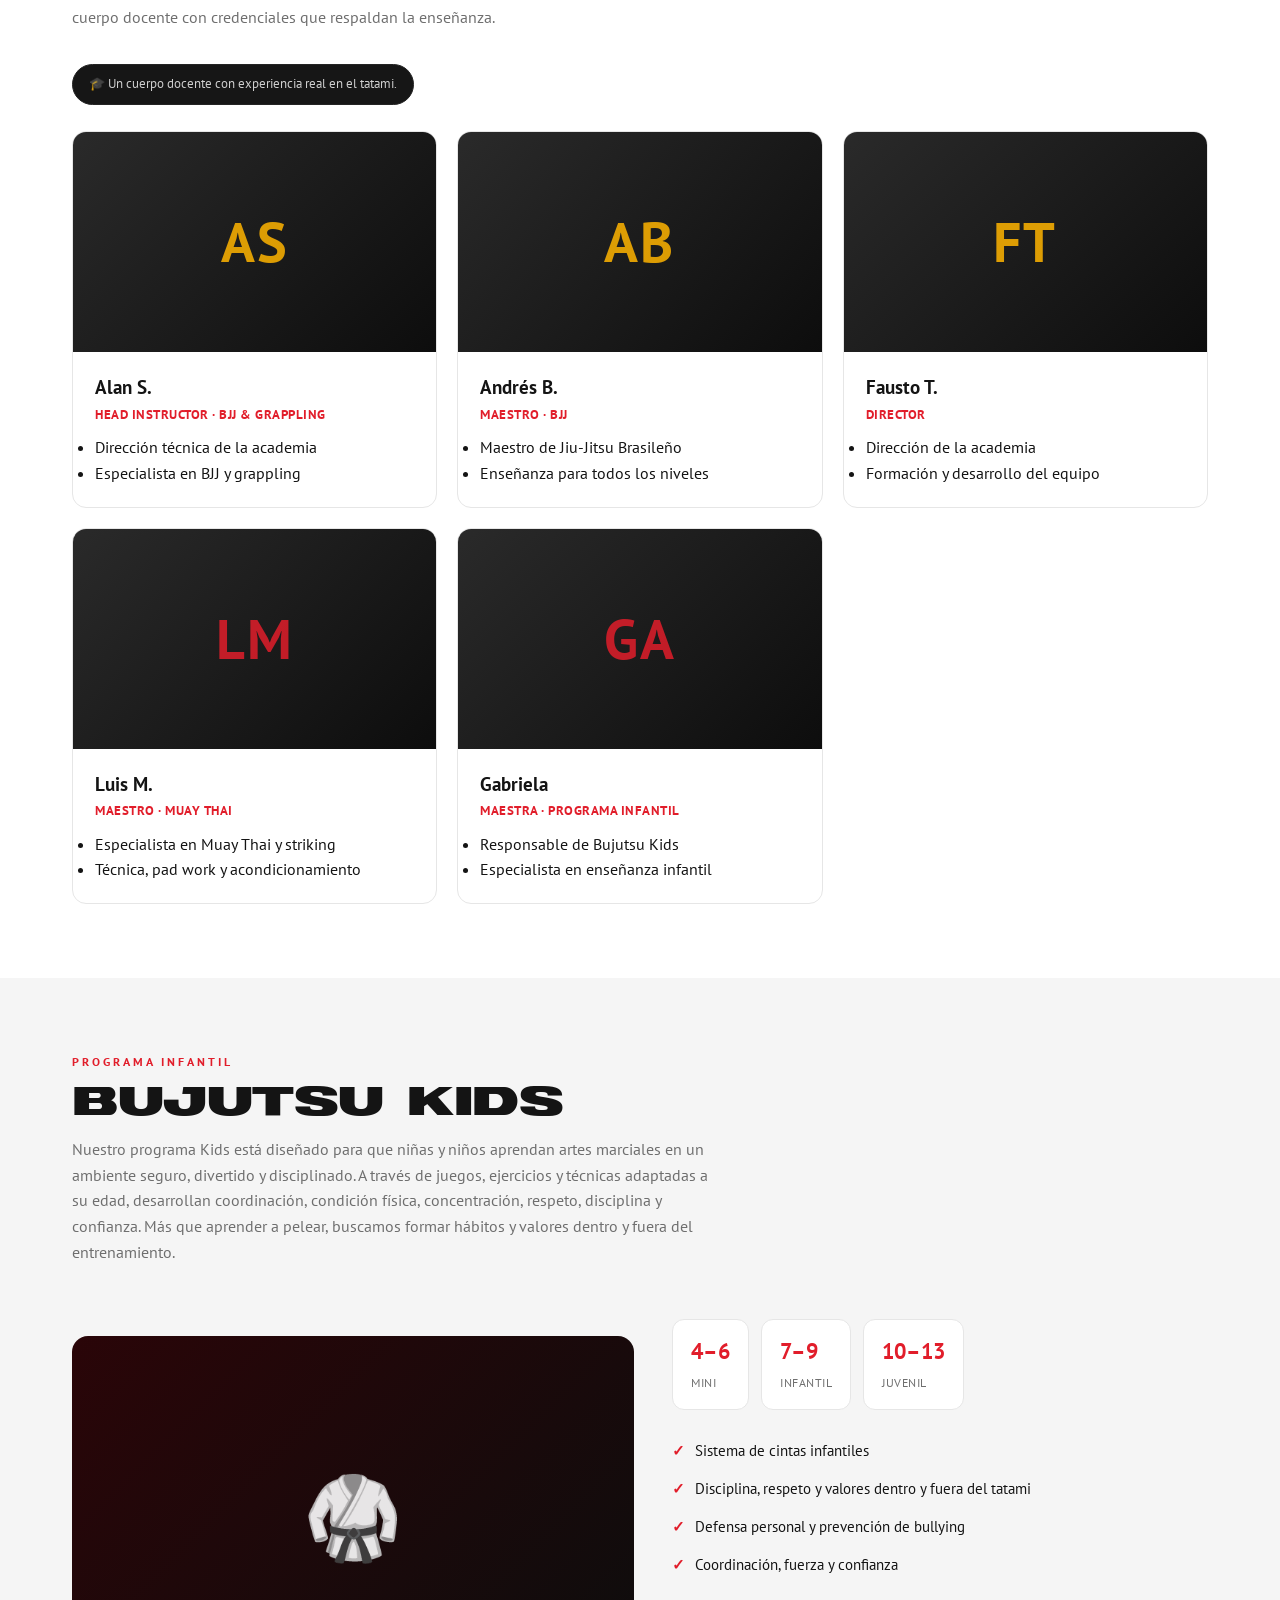
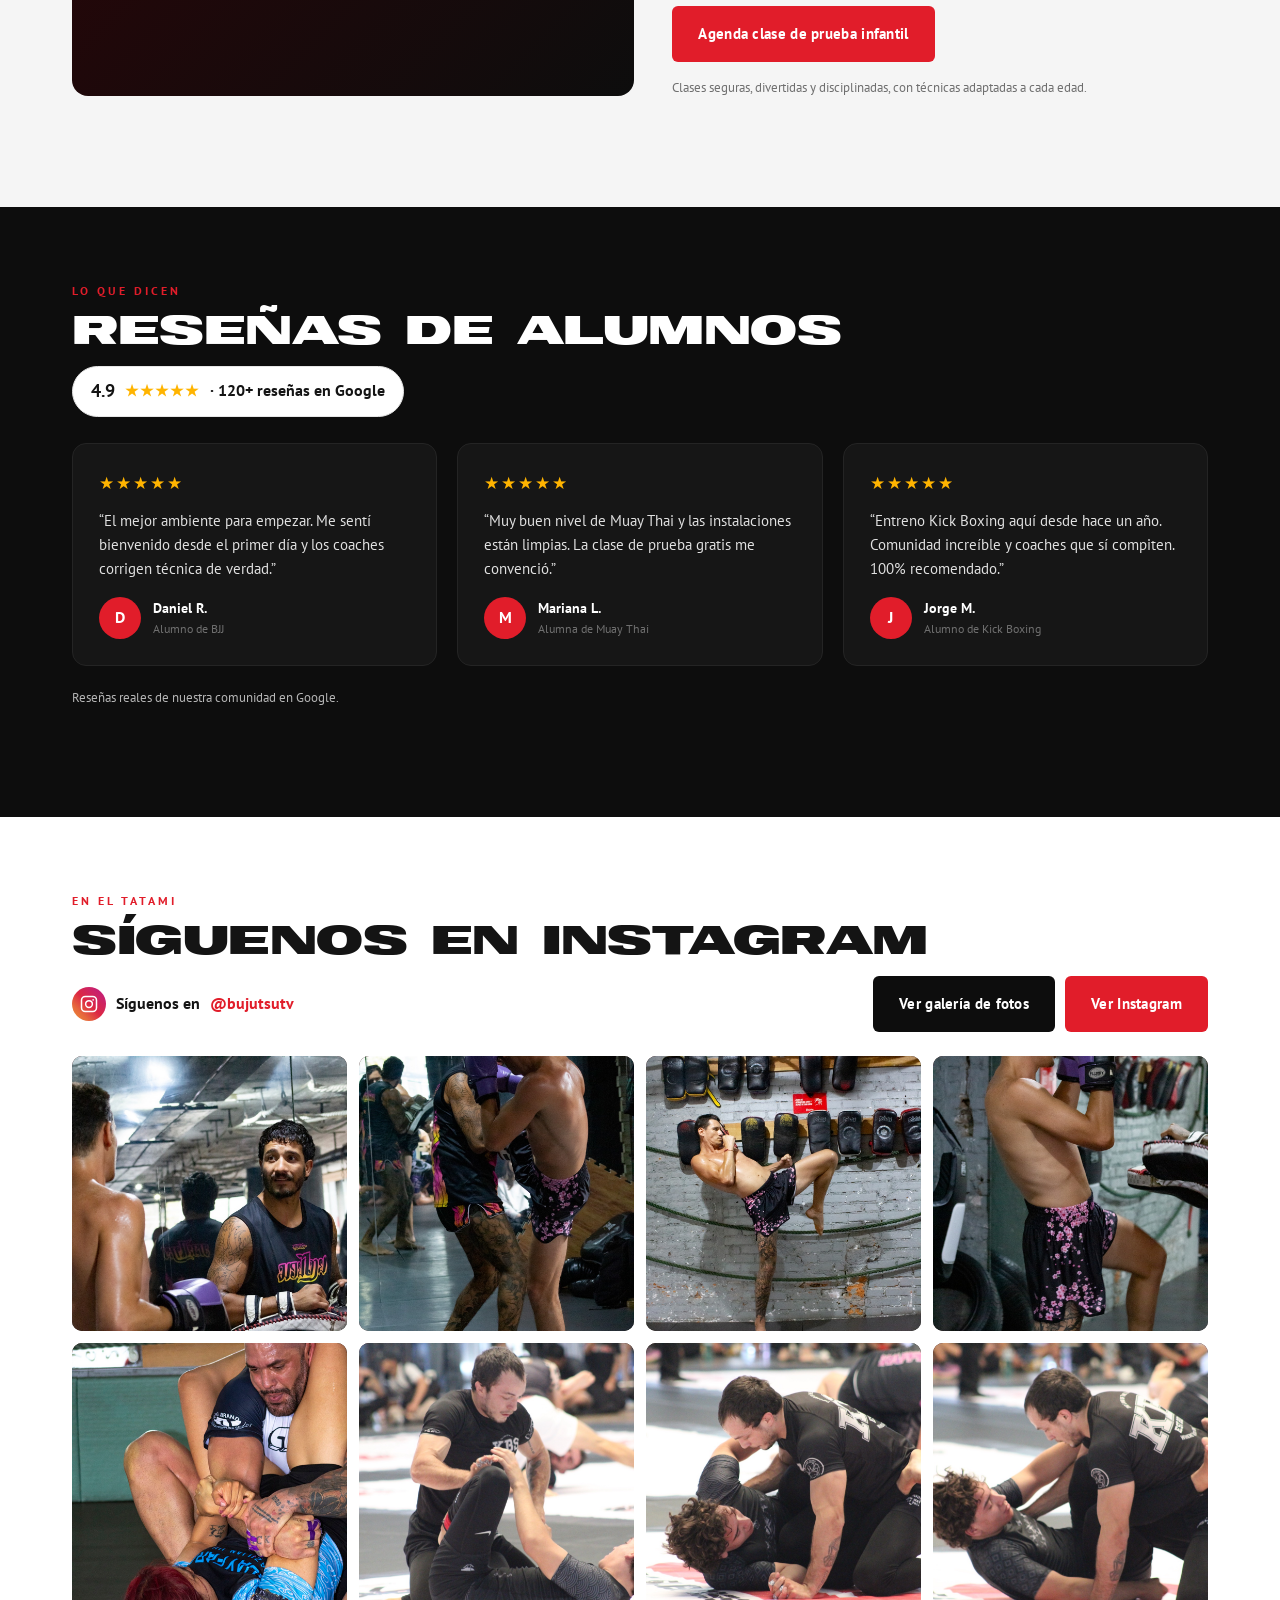
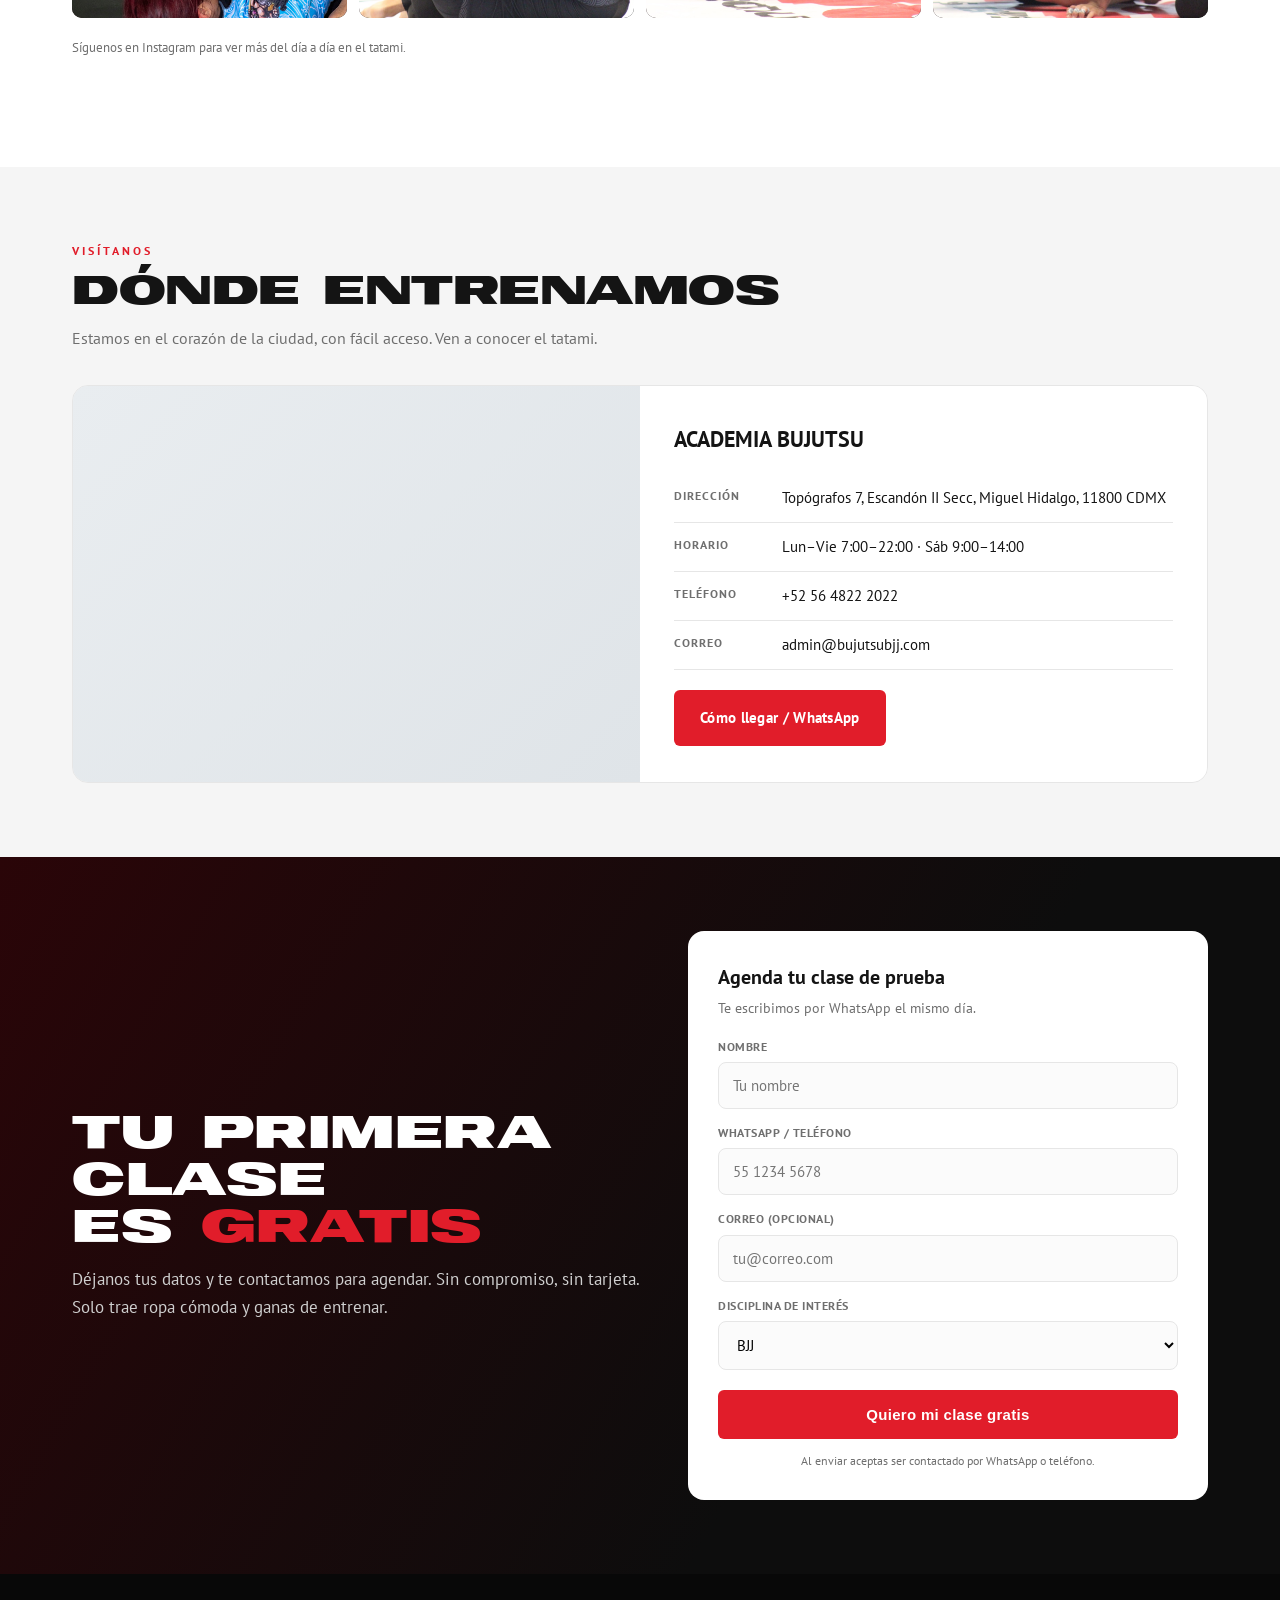
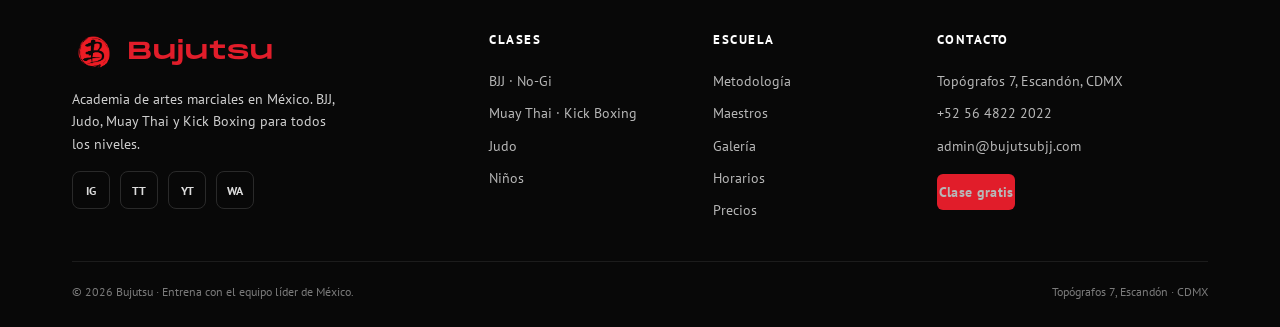
==== commit dfdbc13d: "Corrige horarios tarde/noche: -30 min en clases de 7:30 y 8:30" ====
--- a/index.html
+++ b/index.html
@@ -171,37 +171,37 @@
     <div class="sched-sub">Horario tarde / noche</div>
     <div class="grid-week cols-5">
       <div class="day"><h4>Lunes</h4>
-        <div class="slot slot-baja"><div class="t">5:30–6:00</div><div class="d">BJJ Infantil</div></div>
+        <div class="slot slot-baja"><div class="t">5:00–5:30</div><div class="d">BJJ Infantil</div></div>
         <div class="slot slot-media"><div class="t">5:30–7:00</div><div class="d">BJJ Gi</div></div>
         <div class="slot slot-baja"><div class="t">6:30–7:00</div><div class="d">Muay Thai Infantil</div></div>
-        <div class="slot slot-media"><div class="t">7:30–8:00</div><div class="d">Básicos BJJ</div></div>
-        <div class="slot slot-media"><div class="t">7:30–8:00</div><div class="d">Judo</div></div>
-        <div class="slot slot-alta"><div class="t">8:30–9:30</div><div class="d">BJJ Gi</div></div>
-        <div class="slot slot-alta"><div class="t">8:30–9:30</div><div class="d">Muay Thai</div></div>
+        <div class="slot slot-media"><div class="t">7:00–7:30</div><div class="d">Básicos BJJ</div></div>
+        <div class="slot slot-media"><div class="t">7:00–7:30</div><div class="d">Judo</div></div>
+        <div class="slot slot-alta"><div class="t">8:00–9:00</div><div class="d">BJJ Gi</div></div>
+        <div class="slot slot-alta"><div class="t">8:00–9:00</div><div class="d">Muay Thai</div></div>
       </div>
       <div class="day"><h4>Martes</h4>
         <div class="slot slot-media"><div class="t">5:30–7:00</div><div class="d">No-Gi</div></div>
         <div class="slot slot-baja"><div class="t">7:00–7:30</div><div class="d">Open Mat</div></div>
-        <div class="slot slot-media"><div class="t">7:30–8:00</div><div class="d">Básicos BJJ</div></div>
-        <div class="slot slot-alta"><div class="t">7:30–9:30</div><div class="d">Kick Boxing</div></div>
-        <div class="slot slot-media"><div class="t">8:30–9:30</div><div class="d">No-Gi</div></div>
+        <div class="slot slot-media"><div class="t">7:00–7:30</div><div class="d">Básicos BJJ</div></div>
+        <div class="slot slot-alta"><div class="t">7:00–9:00</div><div class="d">Kick Boxing</div></div>
+        <div class="slot slot-media"><div class="t">8:00–9:00</div><div class="d">No-Gi</div></div>
       </div>
       <div class="day"><h4>Miércoles</h4>
         <div class="slot slot-media"><div class="t">5:30–7:00</div><div class="d">No-Gi</div></div>
-        <div class="slot slot-baja"><div class="t">5:30–6:00</div><div class="d">BJJ Infantil</div></div>
+        <div class="slot slot-baja"><div class="t">5:00–5:30</div><div class="d">BJJ Infantil</div></div>
         <div class="slot slot-baja"><div class="t">6:30–7:00</div><div class="d">Muay Thai Infantil</div></div>
-        <div class="slot slot-media"><div class="t">7:30–8:00</div><div class="d">Básicos BJJ</div></div>
-        <div class="slot slot-media"><div class="t">7:30–8:00</div><div class="d">Judo</div></div>
-        <div class="slot slot-media"><div class="t">8:30–9:30</div><div class="d">No-Gi</div></div>
-        <div class="slot slot-alta"><div class="t">8:30–9:30</div><div class="d">Muay Thai</div></div>
+        <div class="slot slot-media"><div class="t">7:00–7:30</div><div class="d">Básicos BJJ</div></div>
+        <div class="slot slot-media"><div class="t">7:00–7:30</div><div class="d">Judo</div></div>
+        <div class="slot slot-media"><div class="t">8:00–9:00</div><div class="d">No-Gi</div></div>
+        <div class="slot slot-alta"><div class="t">8:00–9:00</div><div class="d">Muay Thai</div></div>
       </div>
       <div class="day"><h4>Jueves</h4>
         <div class="slot slot-media"><div class="t">5:30–7:00</div><div class="d">BJJ Gi</div></div>
         <div class="slot slot-baja"><div class="t">6:30–7:00</div><div class="d">Muay Thai Infantil</div></div>
-        <div class="slot slot-media"><div class="t">7:30–8:00</div><div class="d">Básicos BJJ</div></div>
-        <div class="slot slot-baja"><div class="t">7:30–8:00</div><div class="d">Open Mat</div></div>
-        <div class="slot slot-alta"><div class="t">8:30–9:30</div><div class="d">BJJ Gi</div></div>
-        <div class="slot slot-alta"><div class="t">8:30–9:30</div><div class="d">Kick Boxing</div></div>
+        <div class="slot slot-media"><div class="t">7:00–7:30</div><div class="d">Básicos BJJ</div></div>
+        <div class="slot slot-baja"><div class="t">7:00–7:30</div><div class="d">Open Mat</div></div>
+        <div class="slot slot-alta"><div class="t">8:00–9:00</div><div class="d">BJJ Gi</div></div>
+        <div class="slot slot-alta"><div class="t">8:00–9:00</div><div class="d">Kick Boxing</div></div>
       </div>
       <div class="day"><h4>Viernes</h4>
         <div class="slot slot-baja"><div class="t">5:00–5:30</div><div class="d">BJJ Infantil</div></div>
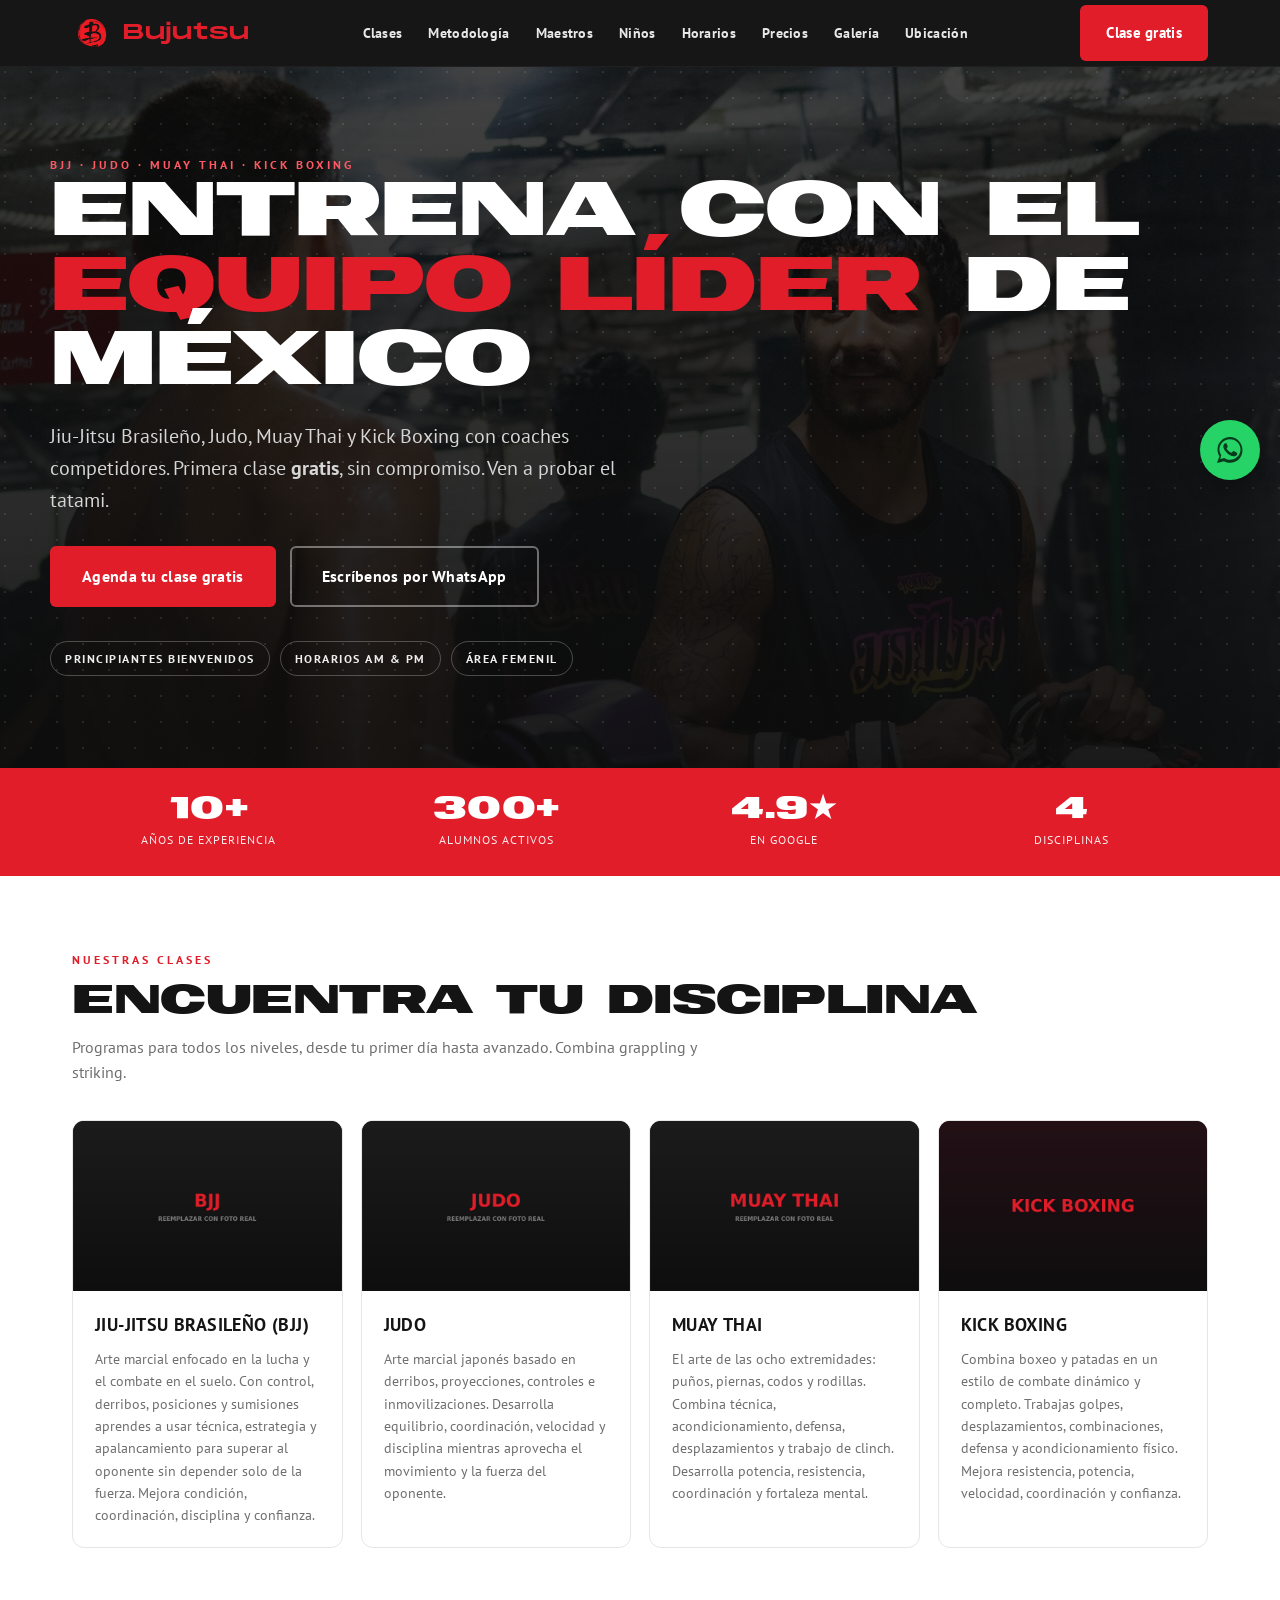
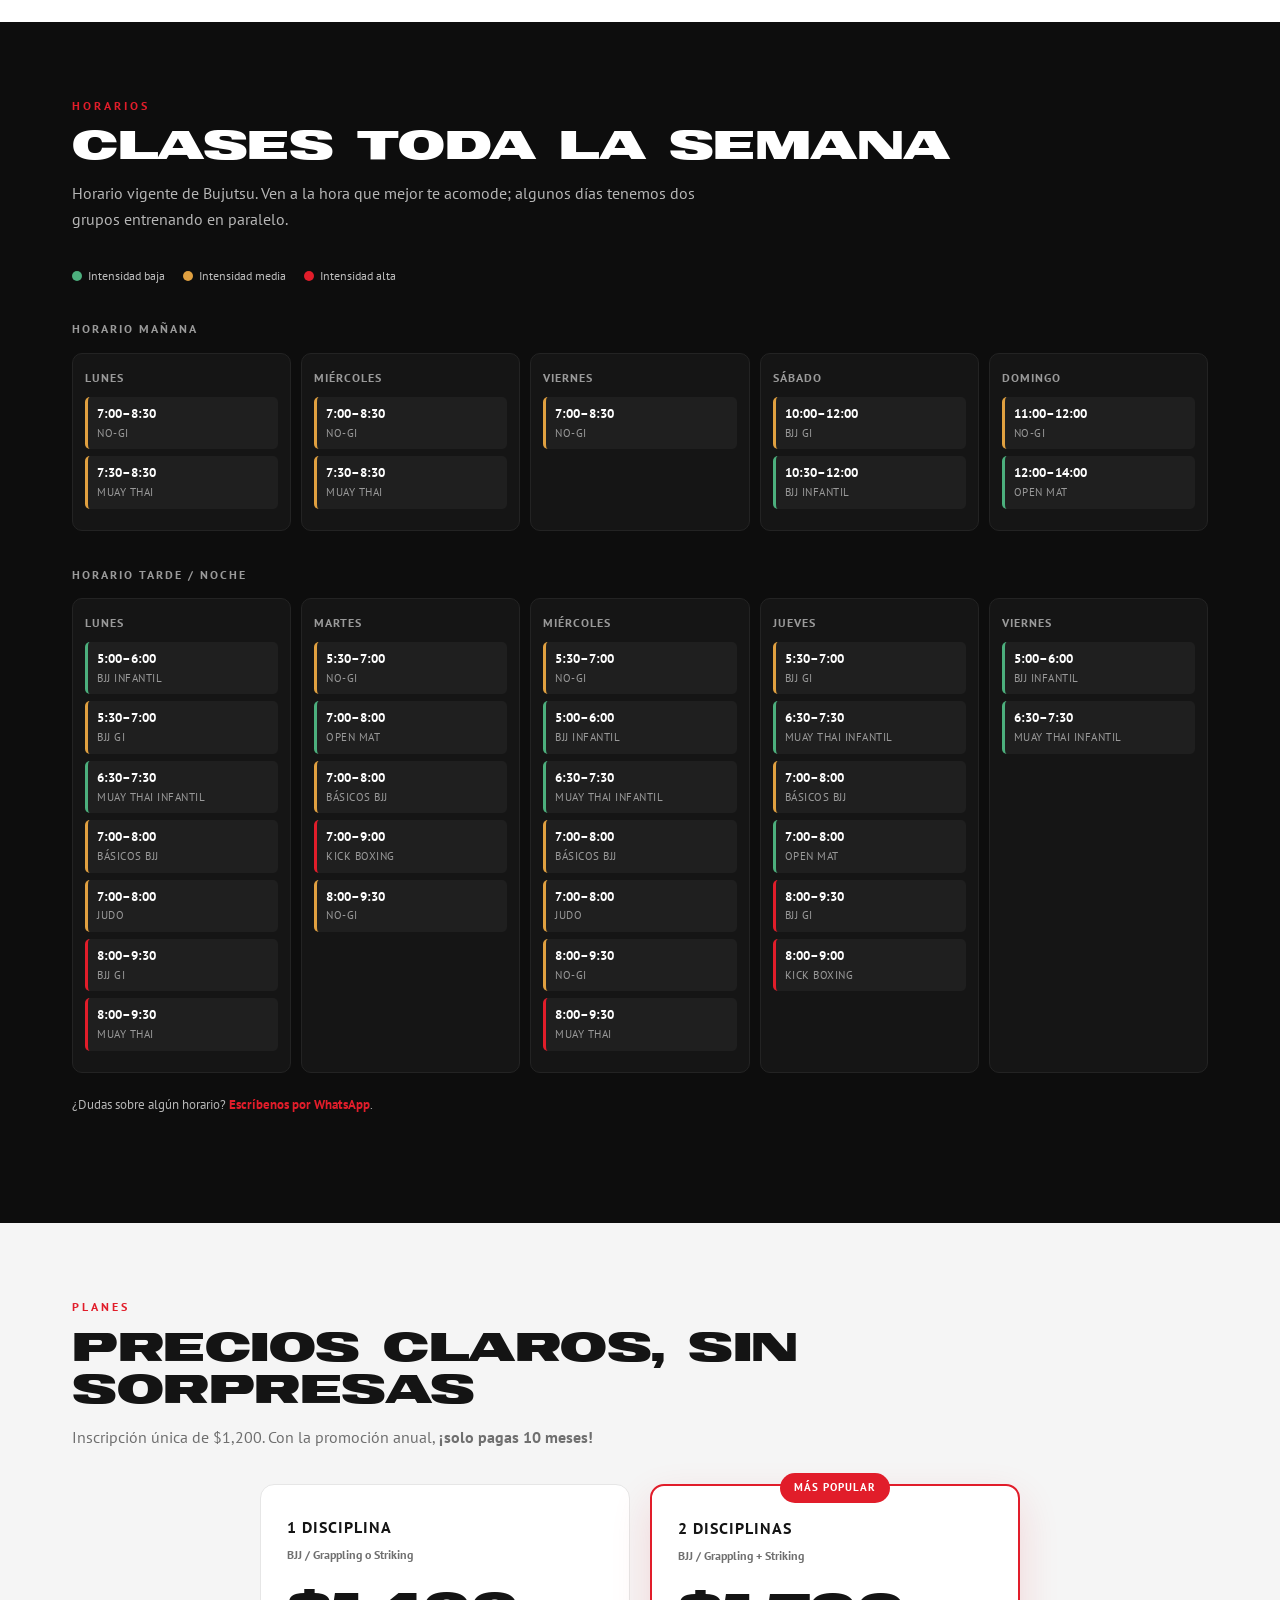
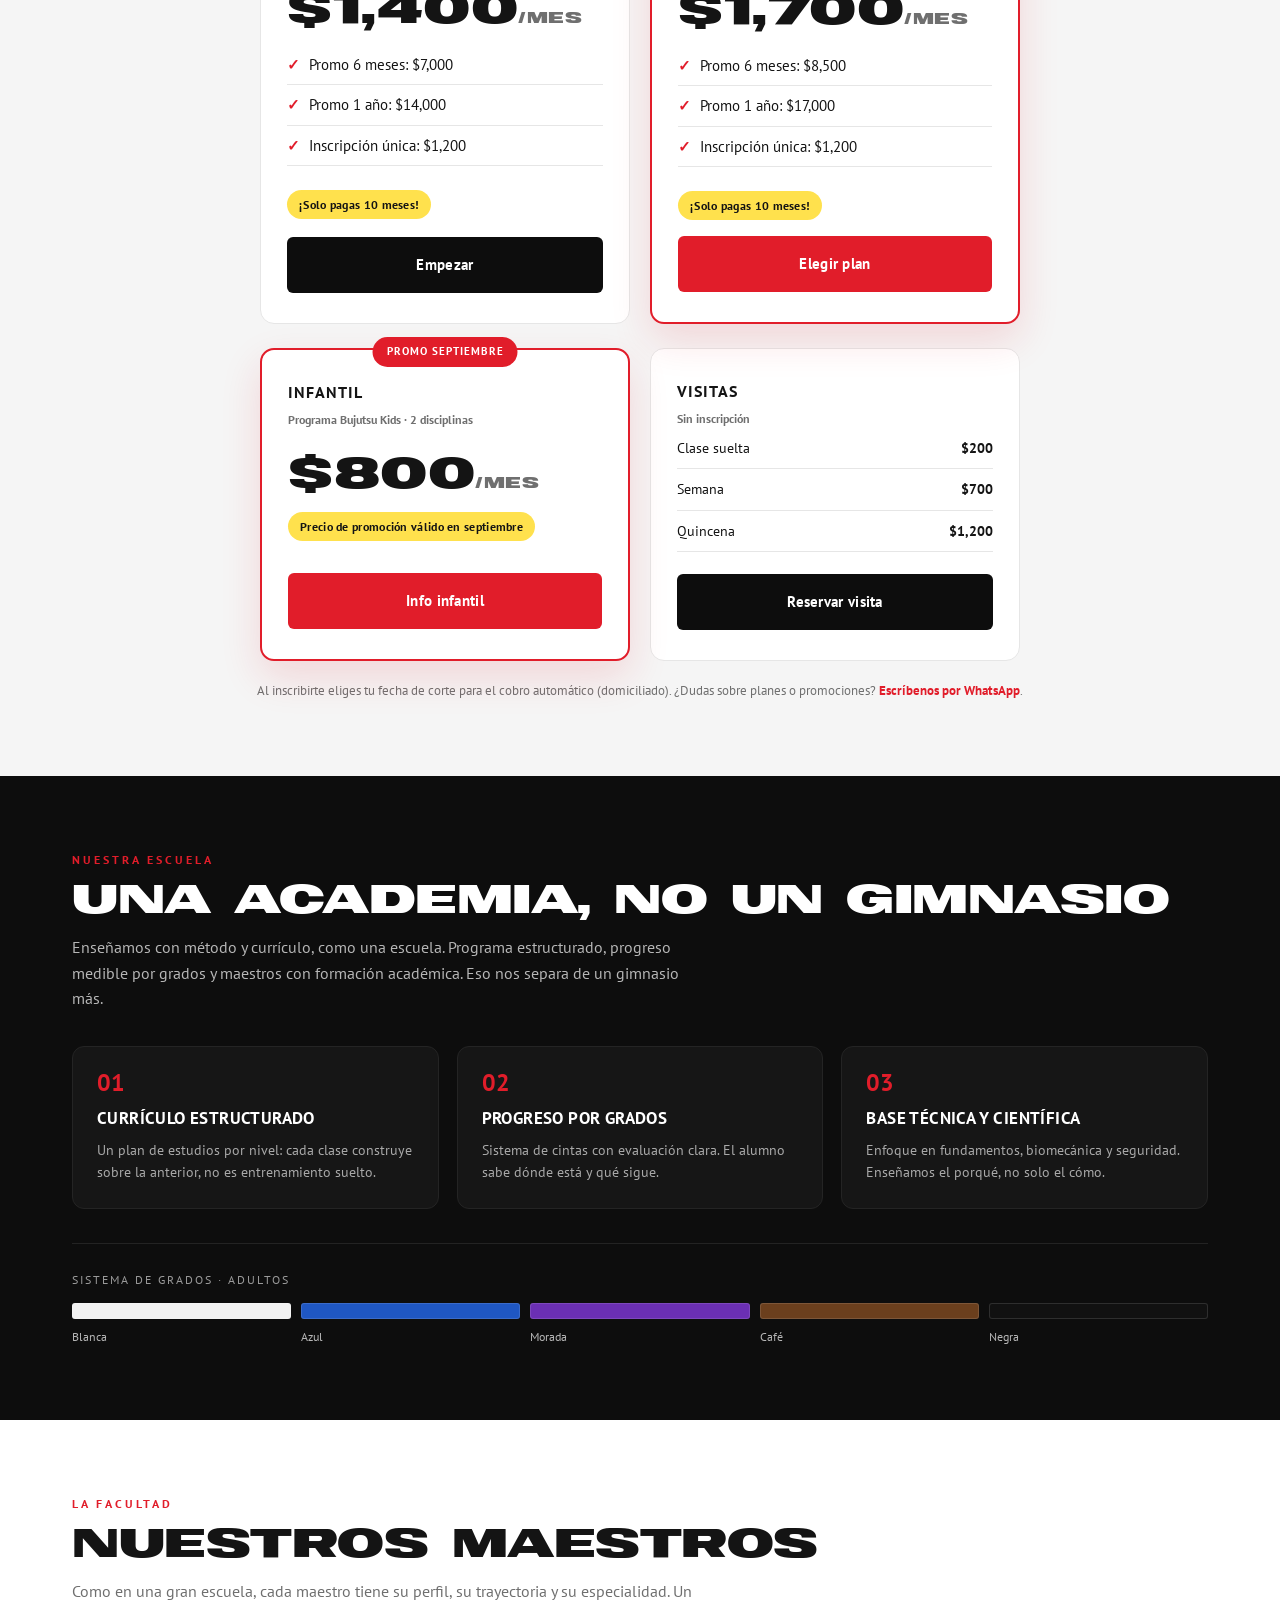
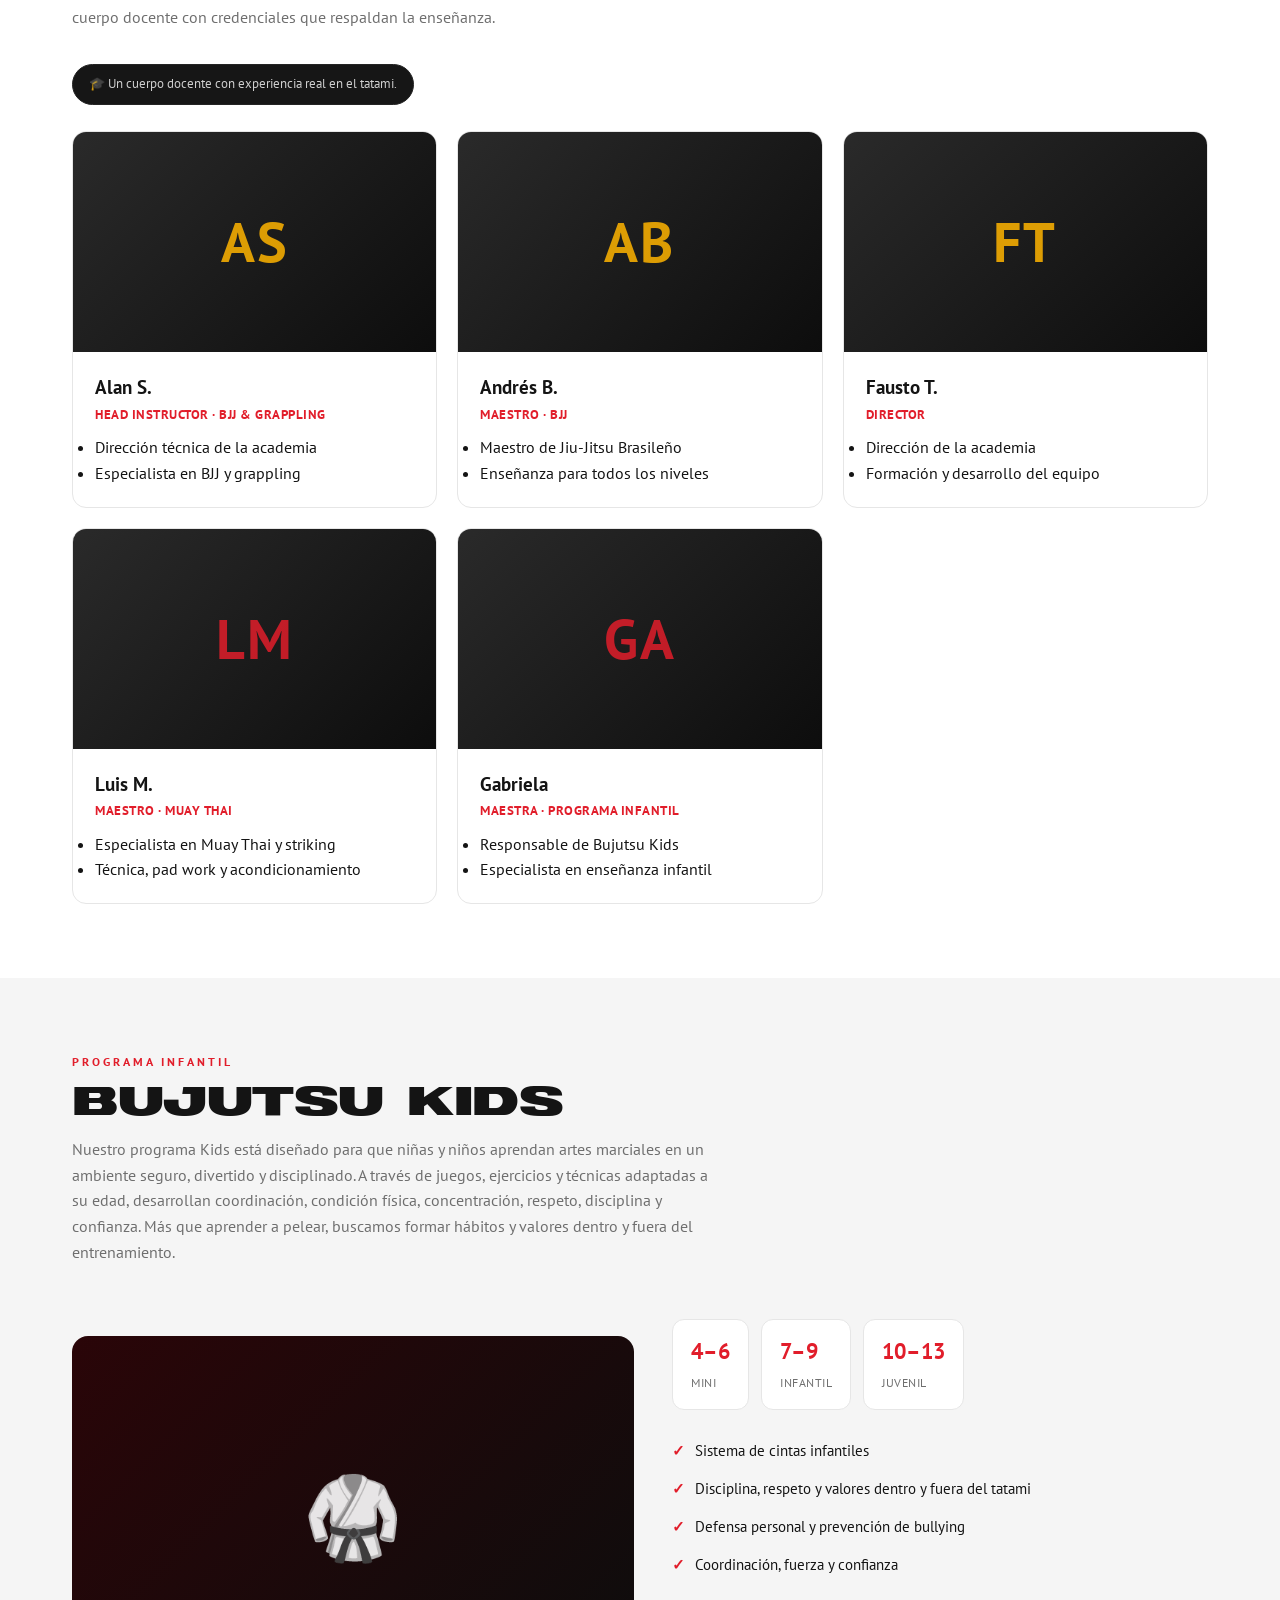
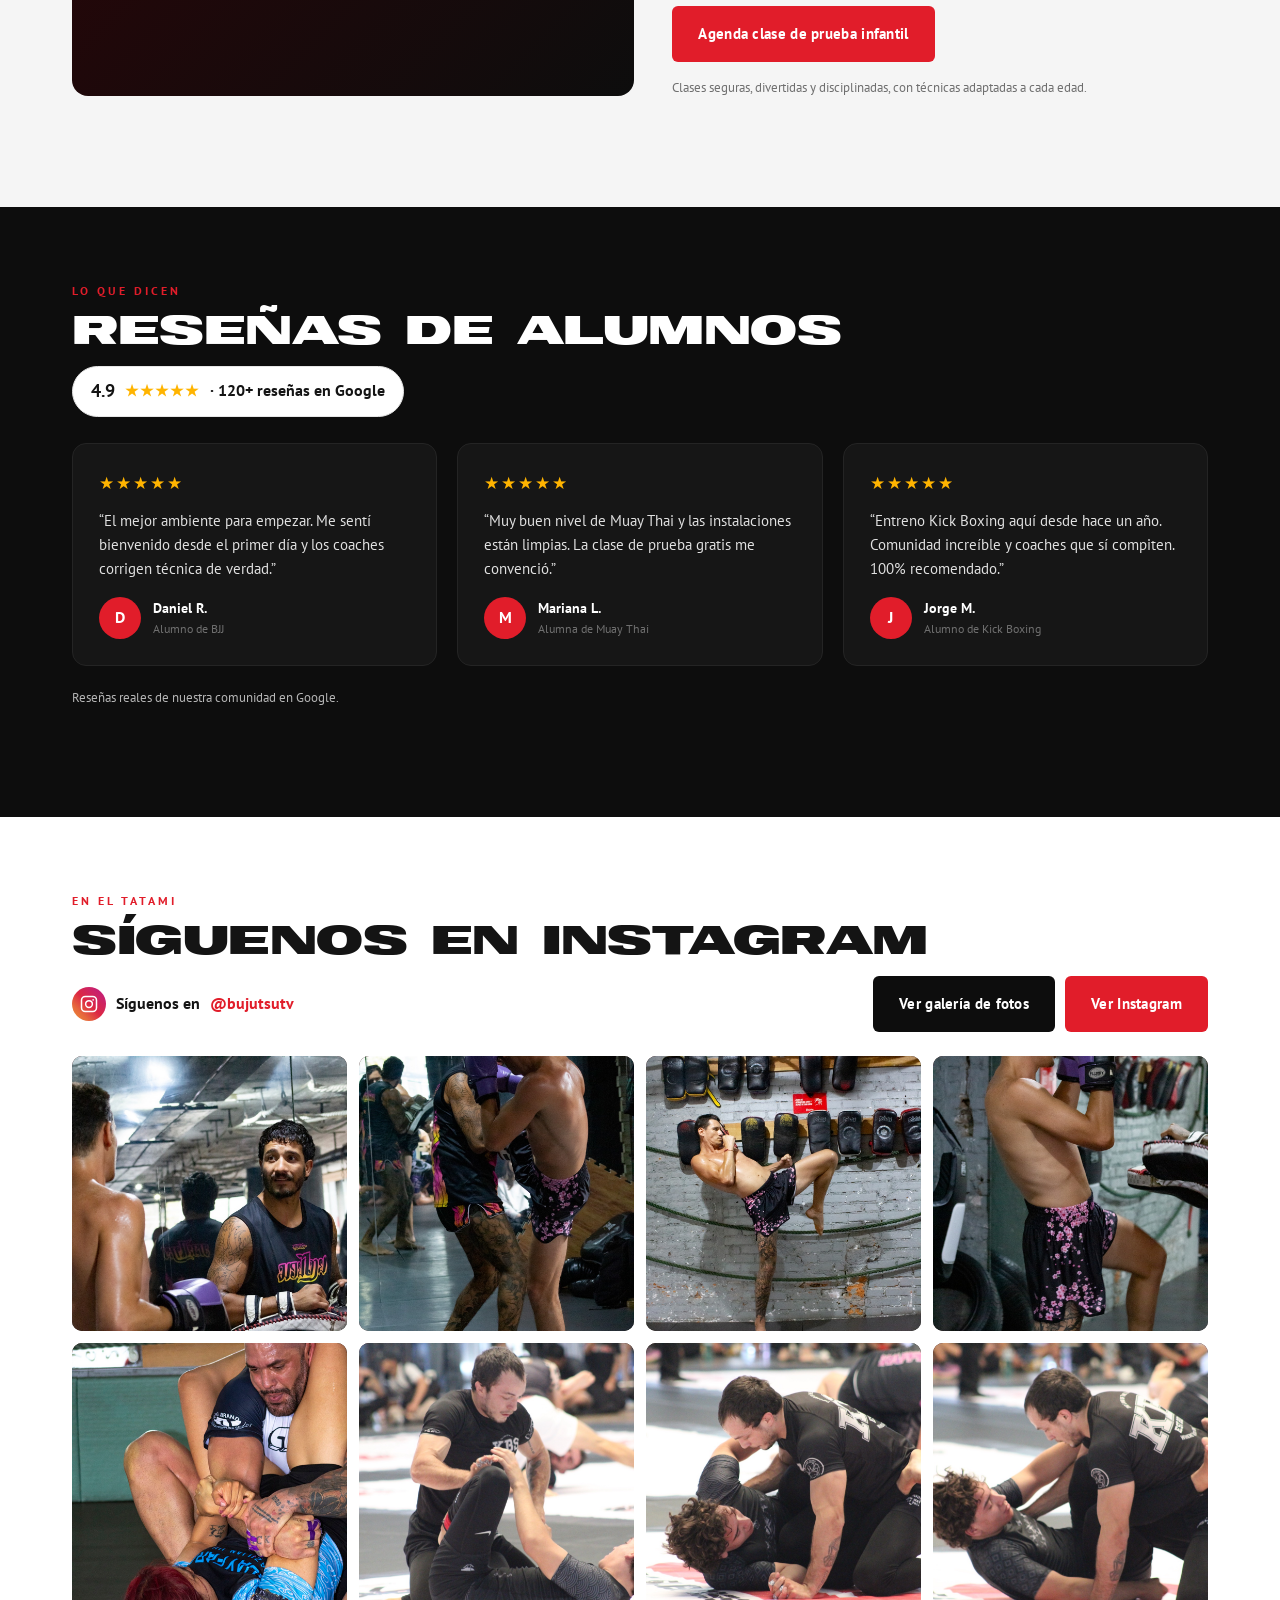
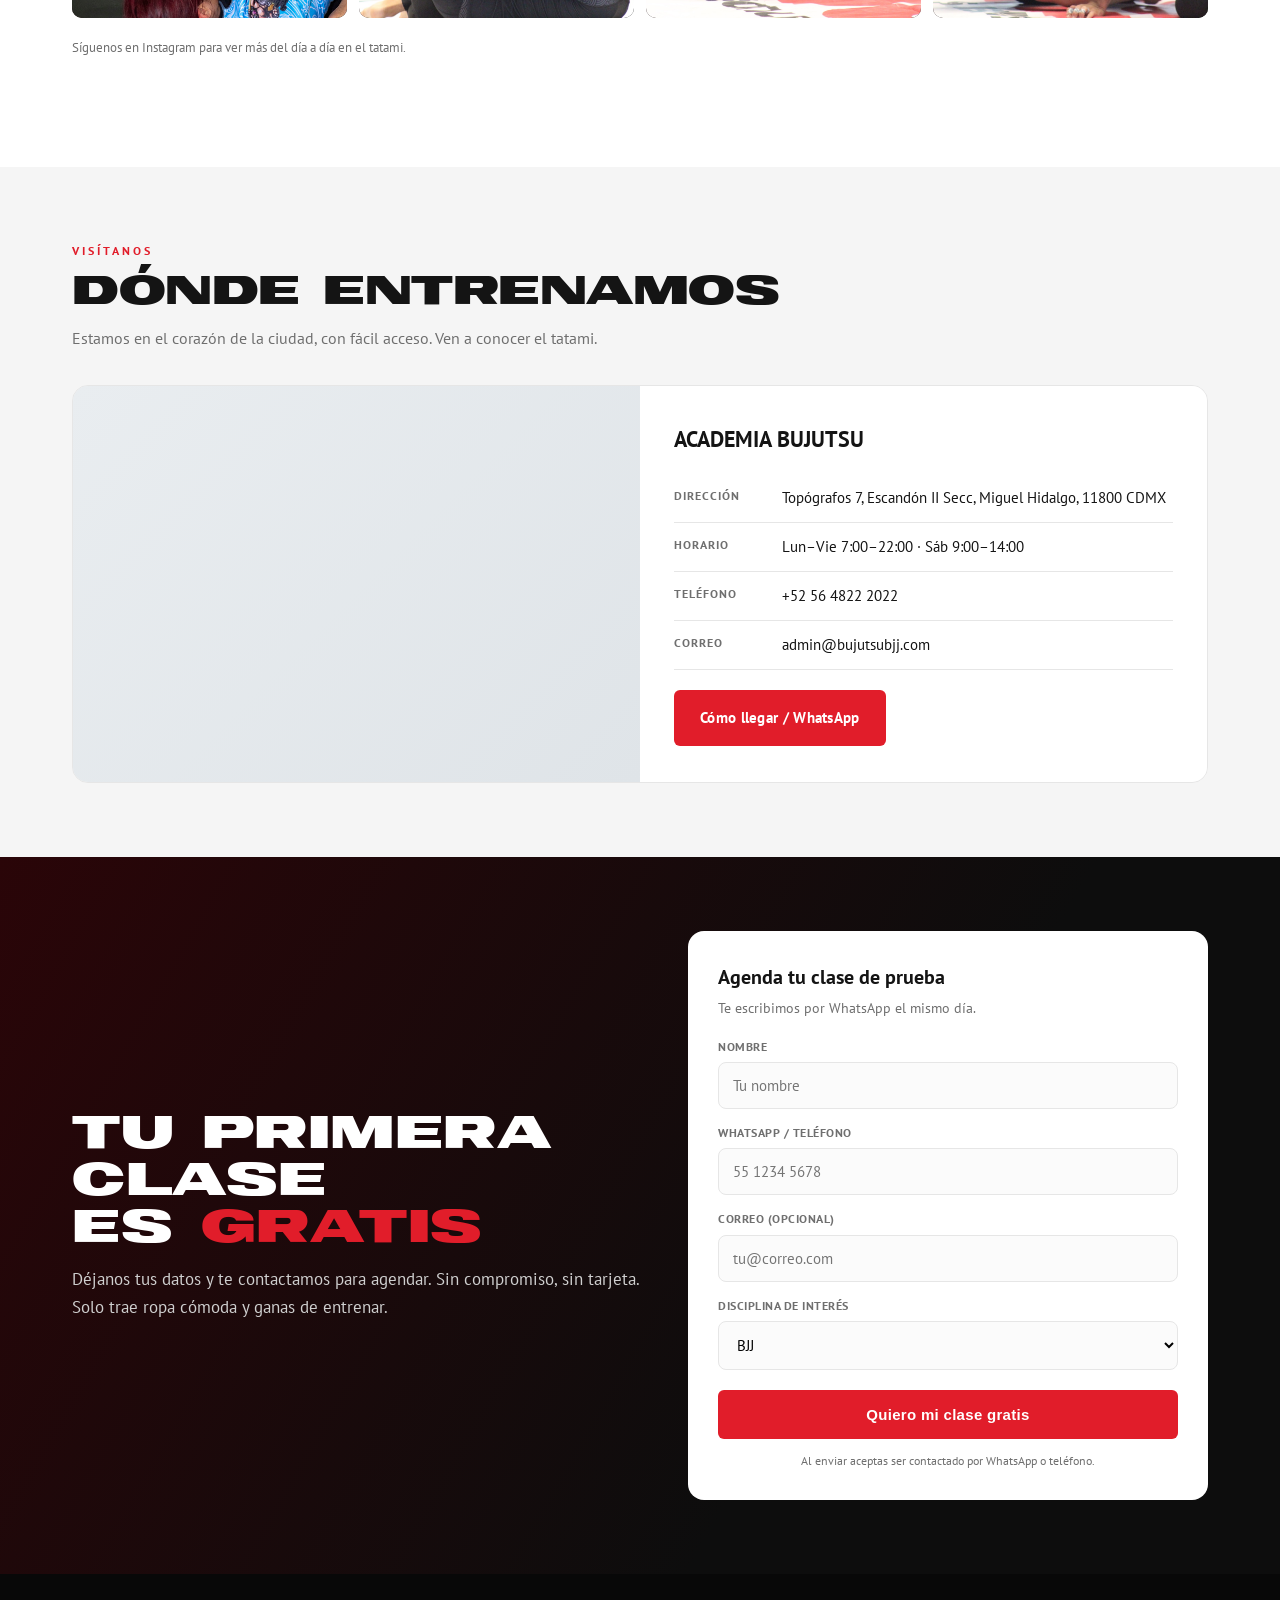
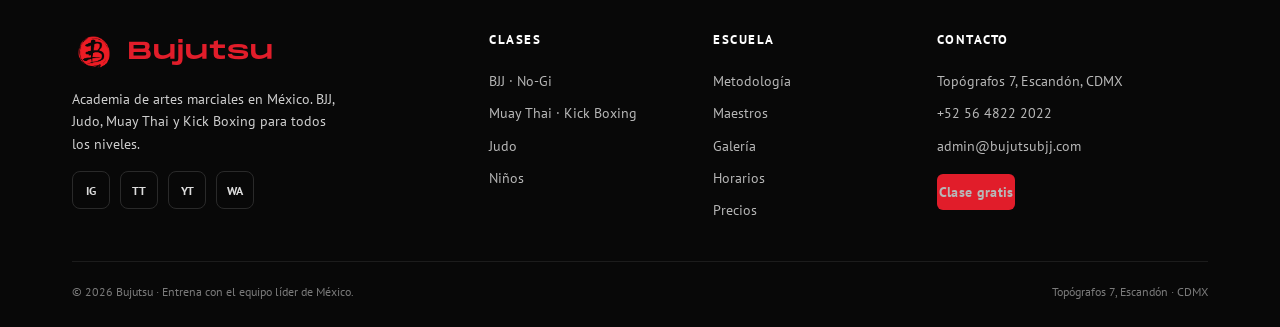
==== commit 0ce70554: "Corrige horarios tarde/noche: -30 min en clases de 7:30 y 8:30" ====
--- a/index.html
+++ b/index.html
@@ -171,41 +171,41 @@
     <div class="sched-sub">Horario tarde / noche</div>
     <div class="grid-week cols-5">
       <div class="day"><h4>Lunes</h4>
-        <div class="slot slot-baja"><div class="t">5:00–5:30</div><div class="d">BJJ Infantil</div></div>
+        <div class="slot slot-baja"><div class="t">5:00–6:00</div><div class="d">BJJ Infantil</div></div>
         <div class="slot slot-media"><div class="t">5:30–7:00</div><div class="d">BJJ Gi</div></div>
-        <div class="slot slot-baja"><div class="t">6:30–7:00</div><div class="d">Muay Thai Infantil</div></div>
-        <div class="slot slot-media"><div class="t">7:00–7:30</div><div class="d">Básicos BJJ</div></div>
-        <div class="slot slot-media"><div class="t">7:00–7:30</div><div class="d">Judo</div></div>
-        <div class="slot slot-alta"><div class="t">8:00–9:00</div><div class="d">BJJ Gi</div></div>
-        <div class="slot slot-alta"><div class="t">8:00–9:00</div><div class="d">Muay Thai</div></div>
+        <div class="slot slot-baja"><div class="t">6:30–7:30</div><div class="d">Muay Thai Infantil</div></div>
+        <div class="slot slot-media"><div class="t">7:00–8:00</div><div class="d">Básicos BJJ</div></div>
+        <div class="slot slot-media"><div class="t">7:00–8:00</div><div class="d">Judo</div></div>
+        <div class="slot slot-alta"><div class="t">8:00–9:30</div><div class="d">BJJ Gi</div></div>
+        <div class="slot slot-alta"><div class="t">8:00–9:30</div><div class="d">Muay Thai</div></div>
       </div>
       <div class="day"><h4>Martes</h4>
         <div class="slot slot-media"><div class="t">5:30–7:00</div><div class="d">No-Gi</div></div>
-        <div class="slot slot-baja"><div class="t">7:00–7:30</div><div class="d">Open Mat</div></div>
-        <div class="slot slot-media"><div class="t">7:00–7:30</div><div class="d">Básicos BJJ</div></div>
+        <div class="slot slot-baja"><div class="t">7:00–8:00</div><div class="d">Open Mat</div></div>
+        <div class="slot slot-media"><div class="t">7:00–8:00</div><div class="d">Básicos BJJ</div></div>
         <div class="slot slot-alta"><div class="t">7:00–9:00</div><div class="d">Kick Boxing</div></div>
-        <div class="slot slot-media"><div class="t">8:00–9:00</div><div class="d">No-Gi</div></div>
+        <div class="slot slot-media"><div class="t">8:00–9:30</div><div class="d">No-Gi</div></div>
       </div>
       <div class="day"><h4>Miércoles</h4>
         <div class="slot slot-media"><div class="t">5:30–7:00</div><div class="d">No-Gi</div></div>
-        <div class="slot slot-baja"><div class="t">5:00–5:30</div><div class="d">BJJ Infantil</div></div>
-        <div class="slot slot-baja"><div class="t">6:30–7:00</div><div class="d">Muay Thai Infantil</div></div>
-        <div class="slot slot-media"><div class="t">7:00–7:30</div><div class="d">Básicos BJJ</div></div>
-        <div class="slot slot-media"><div class="t">7:00–7:30</div><div class="d">Judo</div></div>
-        <div class="slot slot-media"><div class="t">8:00–9:00</div><div class="d">No-Gi</div></div>
-        <div class="slot slot-alta"><div class="t">8:00–9:00</div><div class="d">Muay Thai</div></div>
+        <div class="slot slot-baja"><div class="t">5:00–6:00</div><div class="d">BJJ Infantil</div></div>
+        <div class="slot slot-baja"><div class="t">6:30–7:30</div><div class="d">Muay Thai Infantil</div></div>
+        <div class="slot slot-media"><div class="t">7:00–8:00</div><div class="d">Básicos BJJ</div></div>
+        <div class="slot slot-media"><div class="t">7:00–8:00</div><div class="d">Judo</div></div>
+        <div class="slot slot-media"><div class="t">8:00–9:30</div><div class="d">No-Gi</div></div>
+        <div class="slot slot-alta"><div class="t">8:00–9:30</div><div class="d">Muay Thai</div></div>
       </div>
       <div class="day"><h4>Jueves</h4>
         <div class="slot slot-media"><div class="t">5:30–7:00</div><div class="d">BJJ Gi</div></div>
-        <div class="slot slot-baja"><div class="t">6:30–7:00</div><div class="d">Muay Thai Infantil</div></div>
-        <div class="slot slot-media"><div class="t">7:00–7:30</div><div class="d">Básicos BJJ</div></div>
-        <div class="slot slot-baja"><div class="t">7:00–7:30</div><div class="d">Open Mat</div></div>
-        <div class="slot slot-alta"><div class="t">8:00–9:00</div><div class="d">BJJ Gi</div></div>
+        <div class="slot slot-baja"><div class="t">6:30–7:30</div><div class="d">Muay Thai Infantil</div></div>
+        <div class="slot slot-media"><div class="t">7:00–8:00</div><div class="d">Básicos BJJ</div></div>
+        <div class="slot slot-baja"><div class="t">7:00–8:00</div><div class="d">Open Mat</div></div>
+        <div class="slot slot-alta"><div class="t">8:00–9:30</div><div class="d">BJJ Gi</div></div>
         <div class="slot slot-alta"><div class="t">8:00–9:00</div><div class="d">Kick Boxing</div></div>
       </div>
       <div class="day"><h4>Viernes</h4>
-        <div class="slot slot-baja"><div class="t">5:00–5:30</div><div class="d">BJJ Infantil</div></div>
-        <div class="slot slot-baja"><div class="t">6:30–7:00</div><div class="d">Muay Thai Infantil</div></div>
+        <div class="slot slot-baja"><div class="t">5:00–6:00</div><div class="d">BJJ Infantil</div></div>
+        <div class="slot slot-baja"><div class="t">6:30–7:30</div><div class="d">Muay Thai Infantil</div></div>
       </div>
     </div>
 
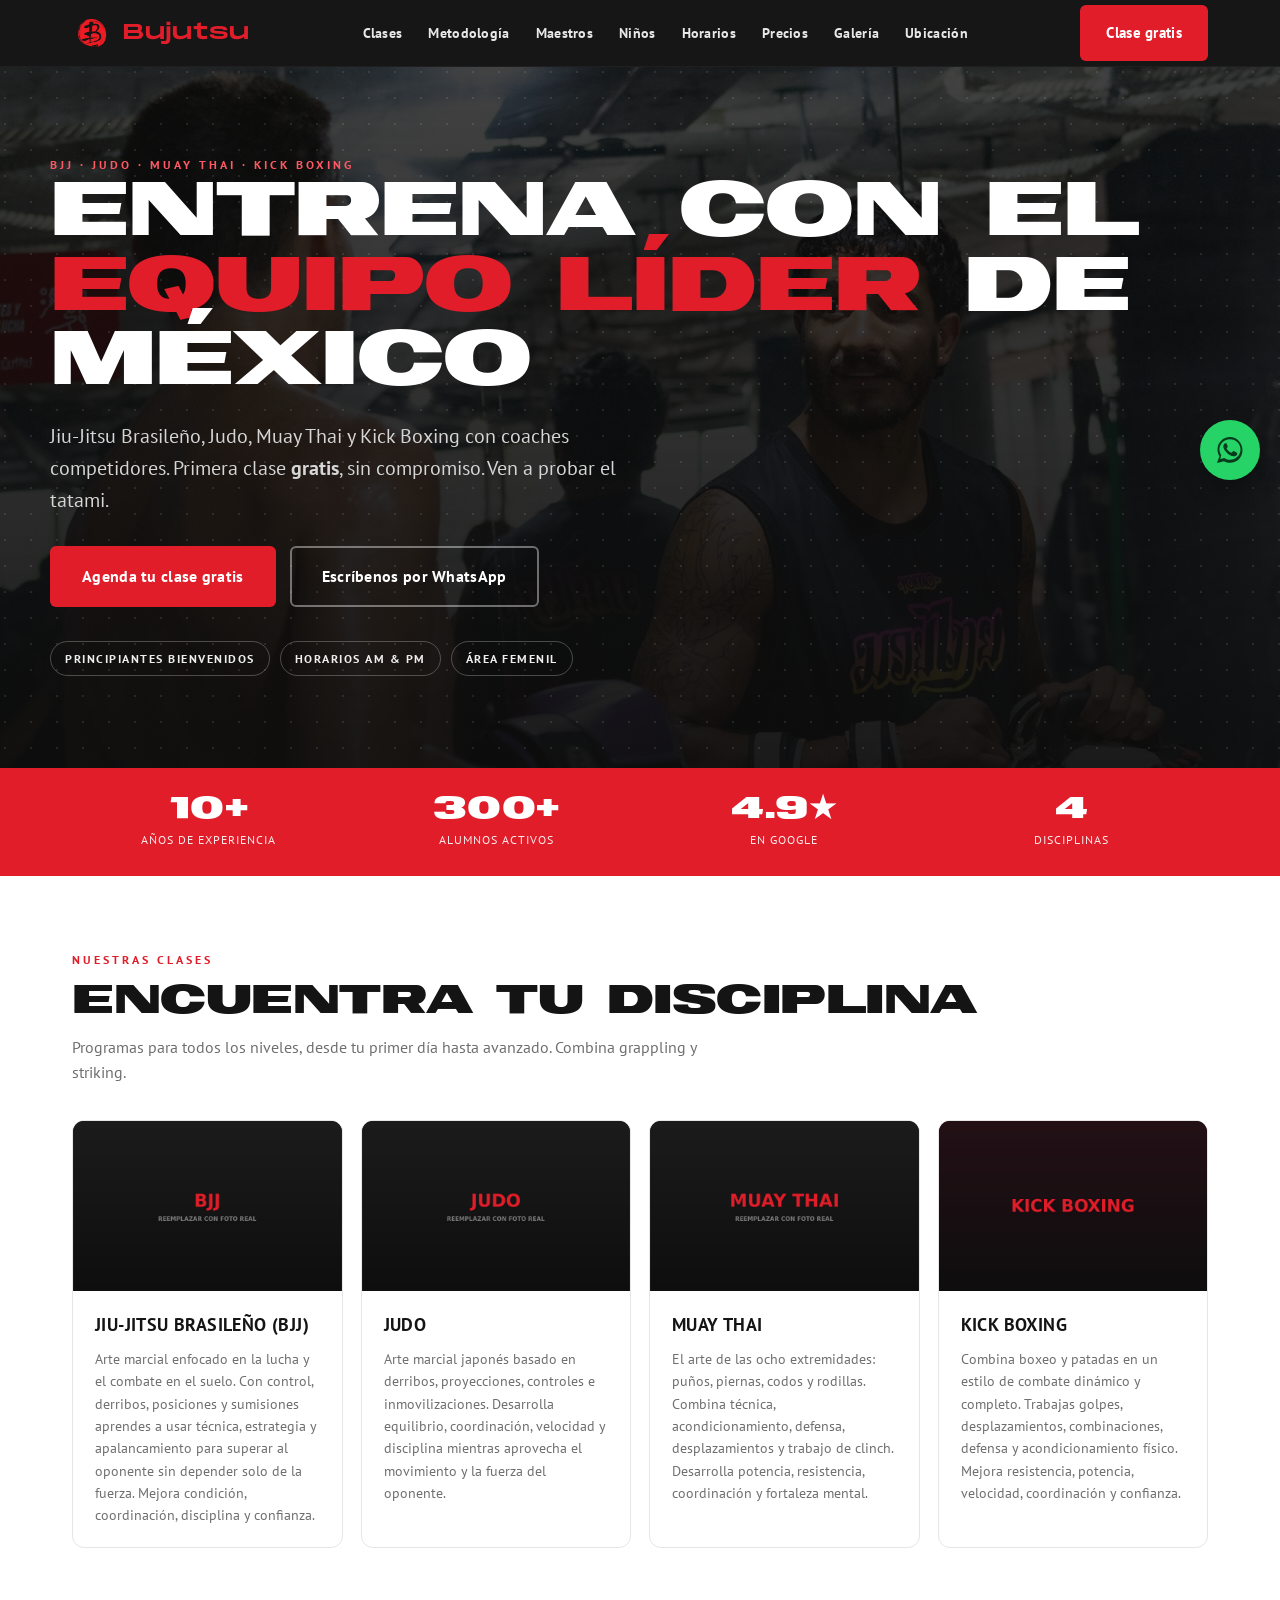
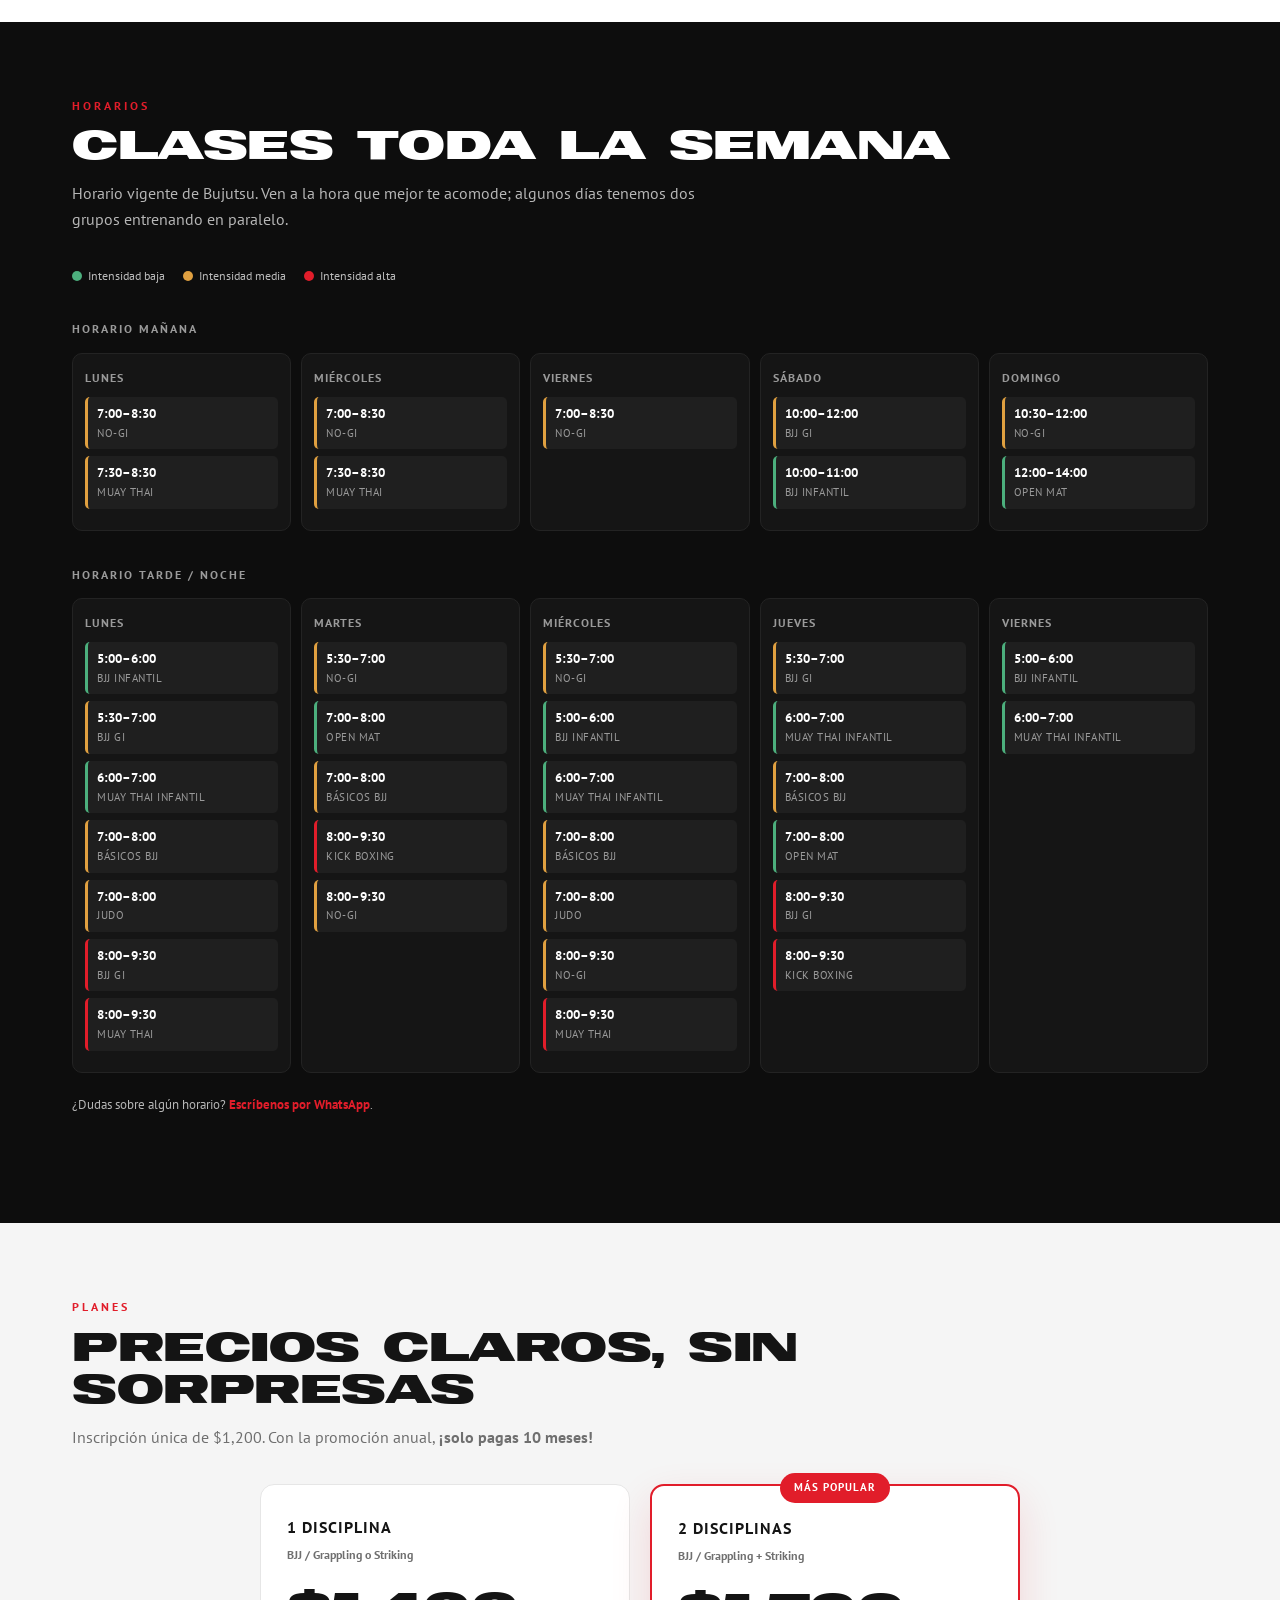
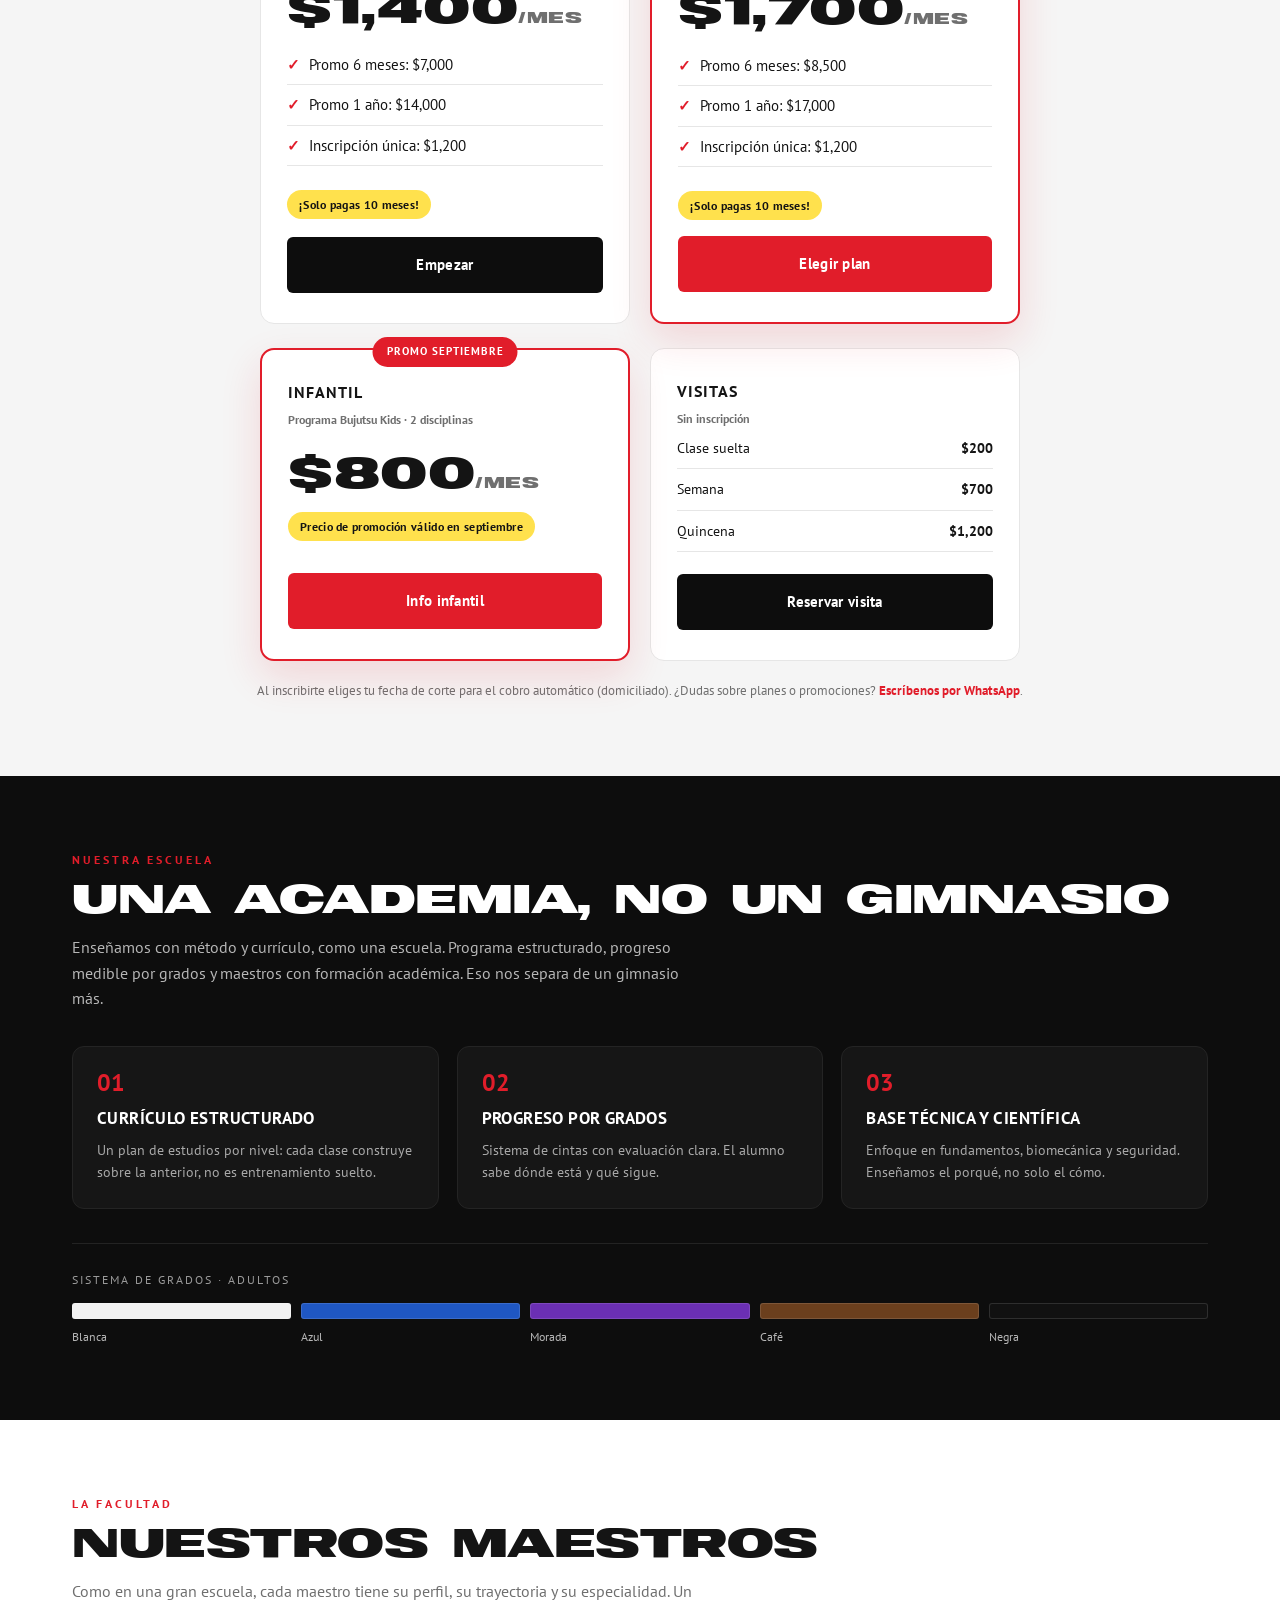
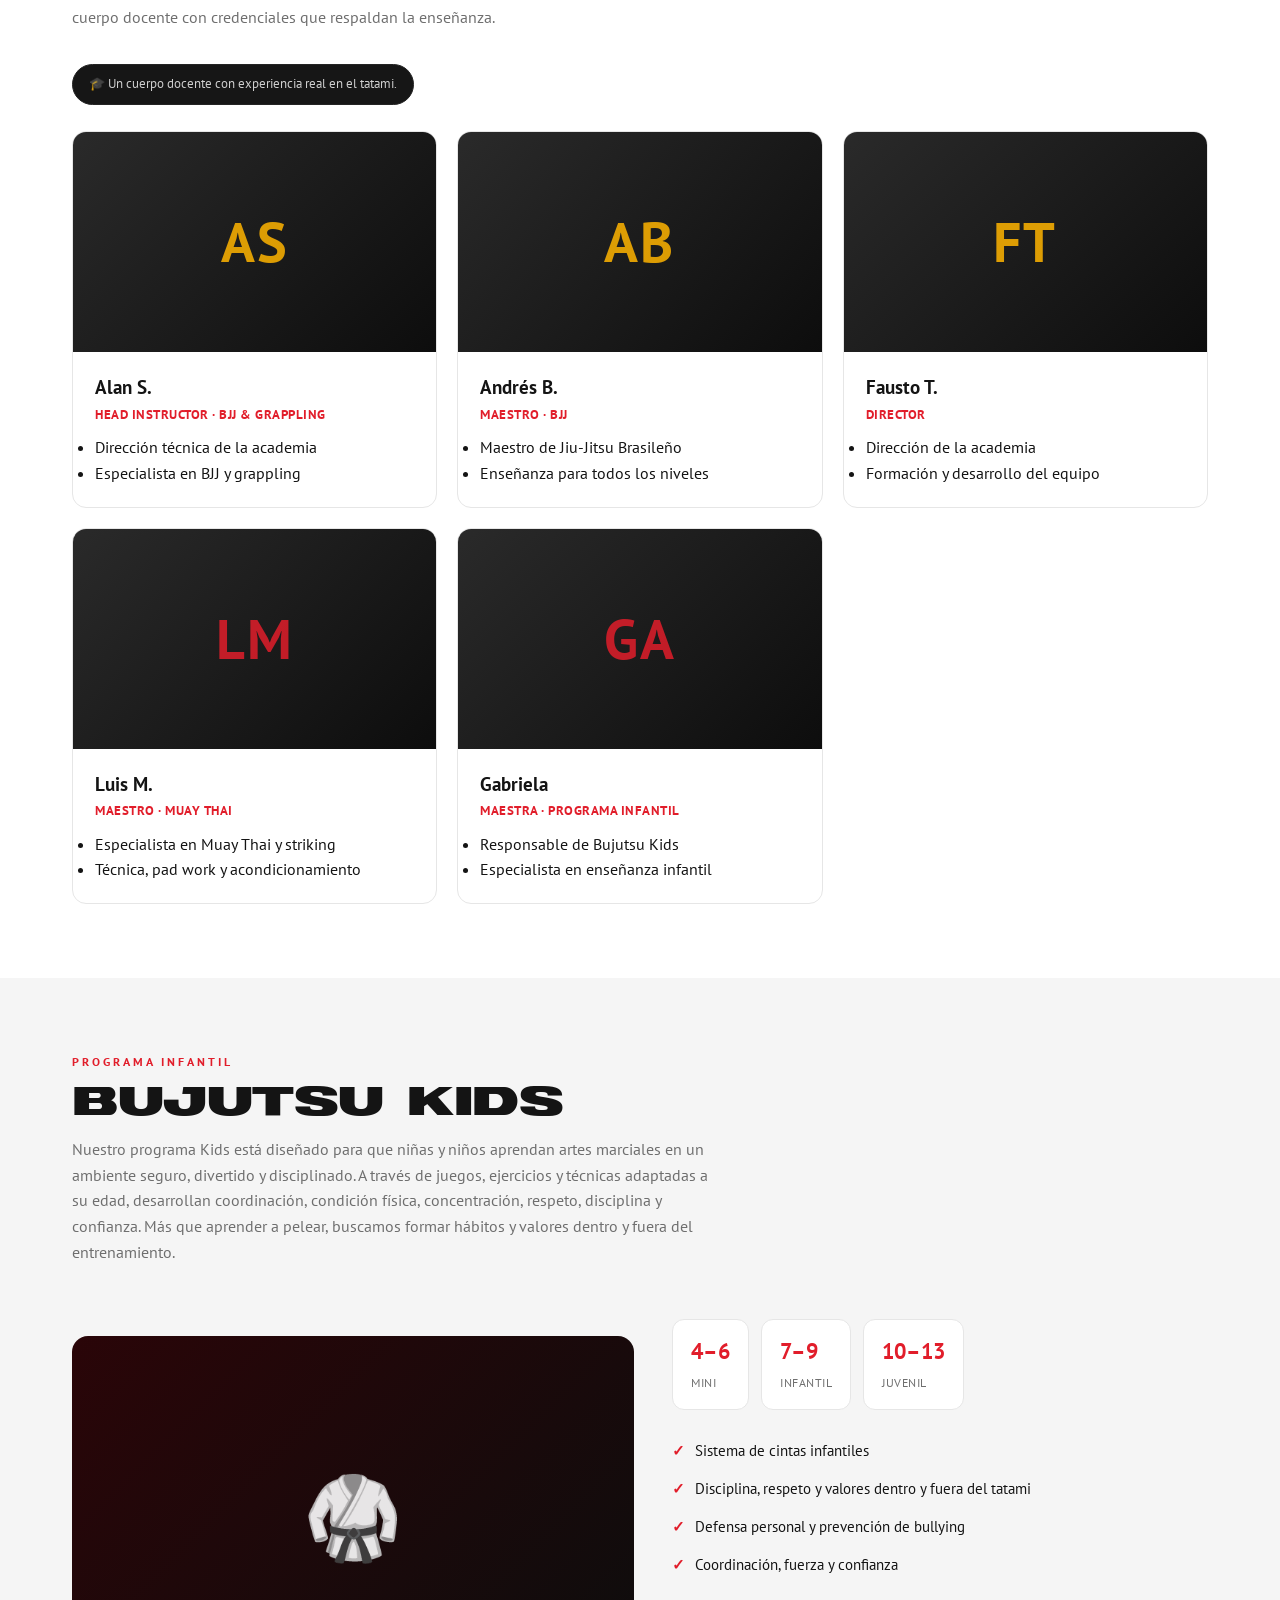
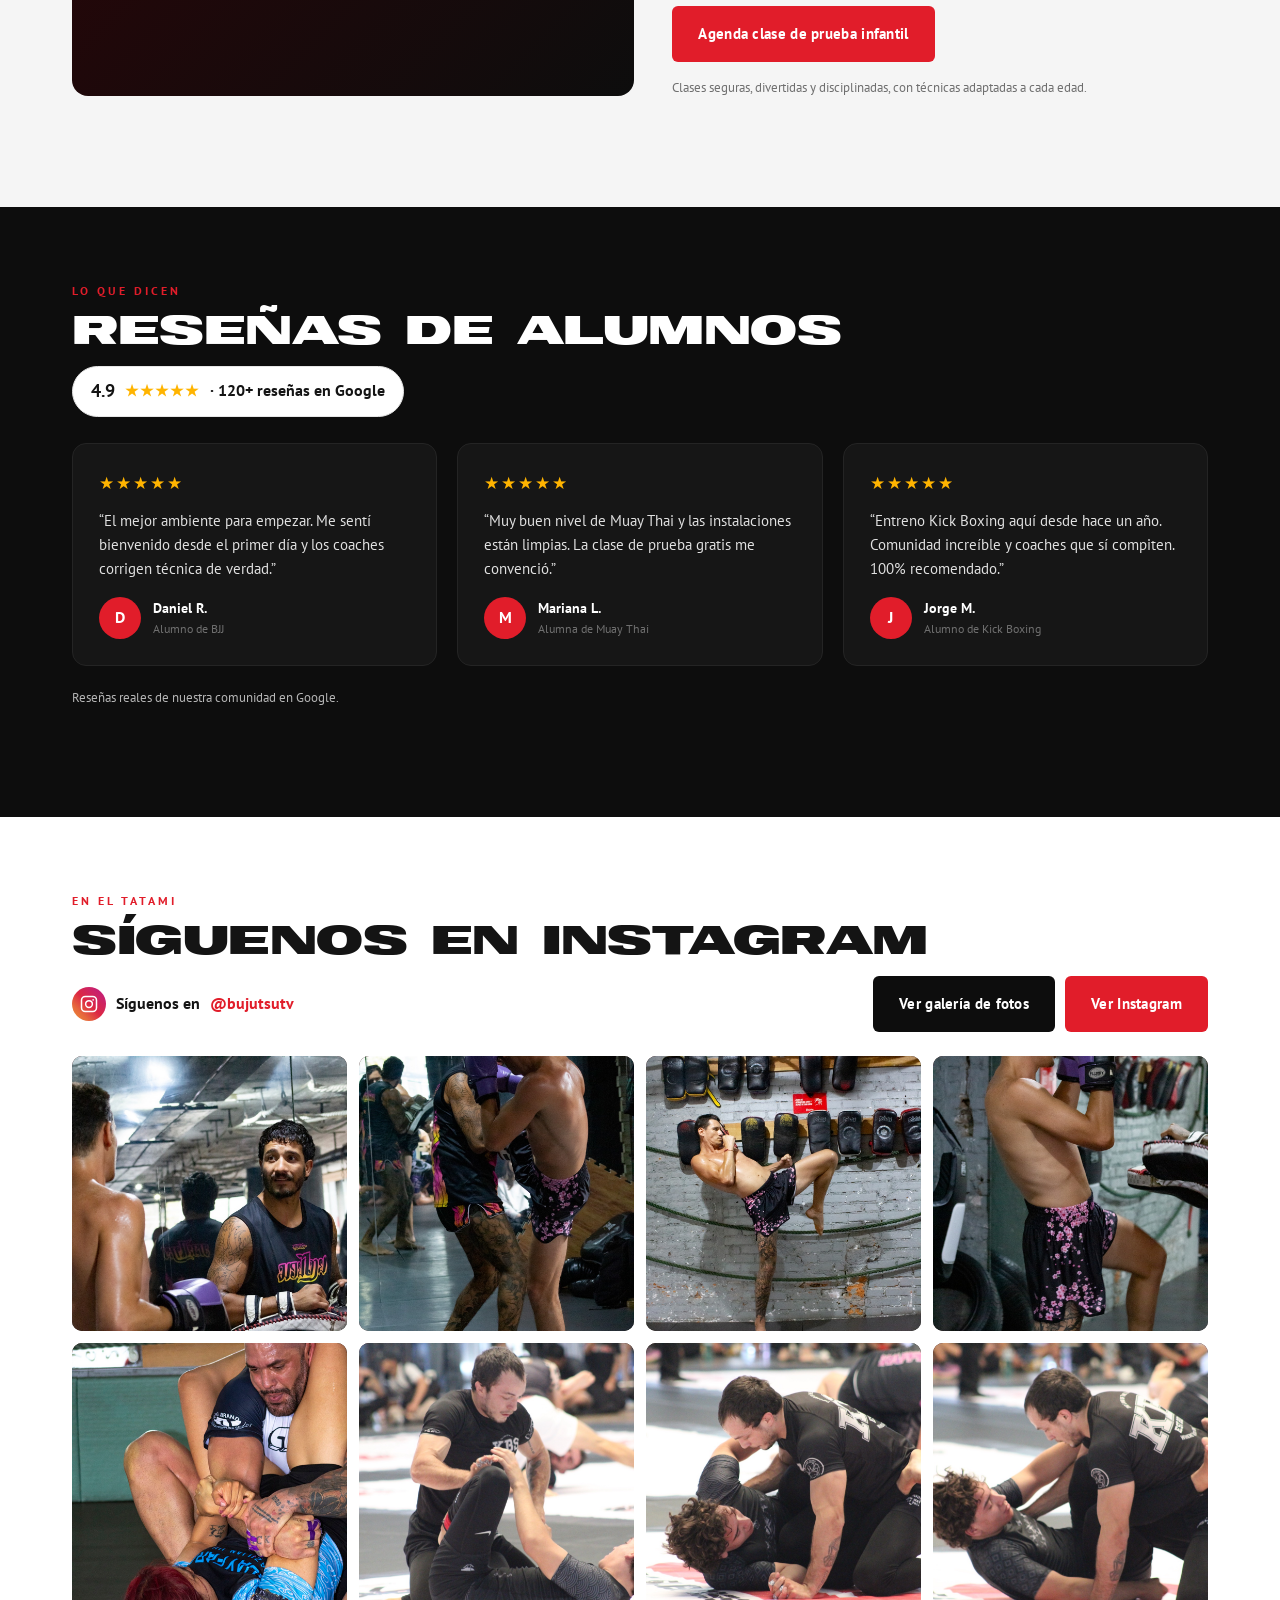
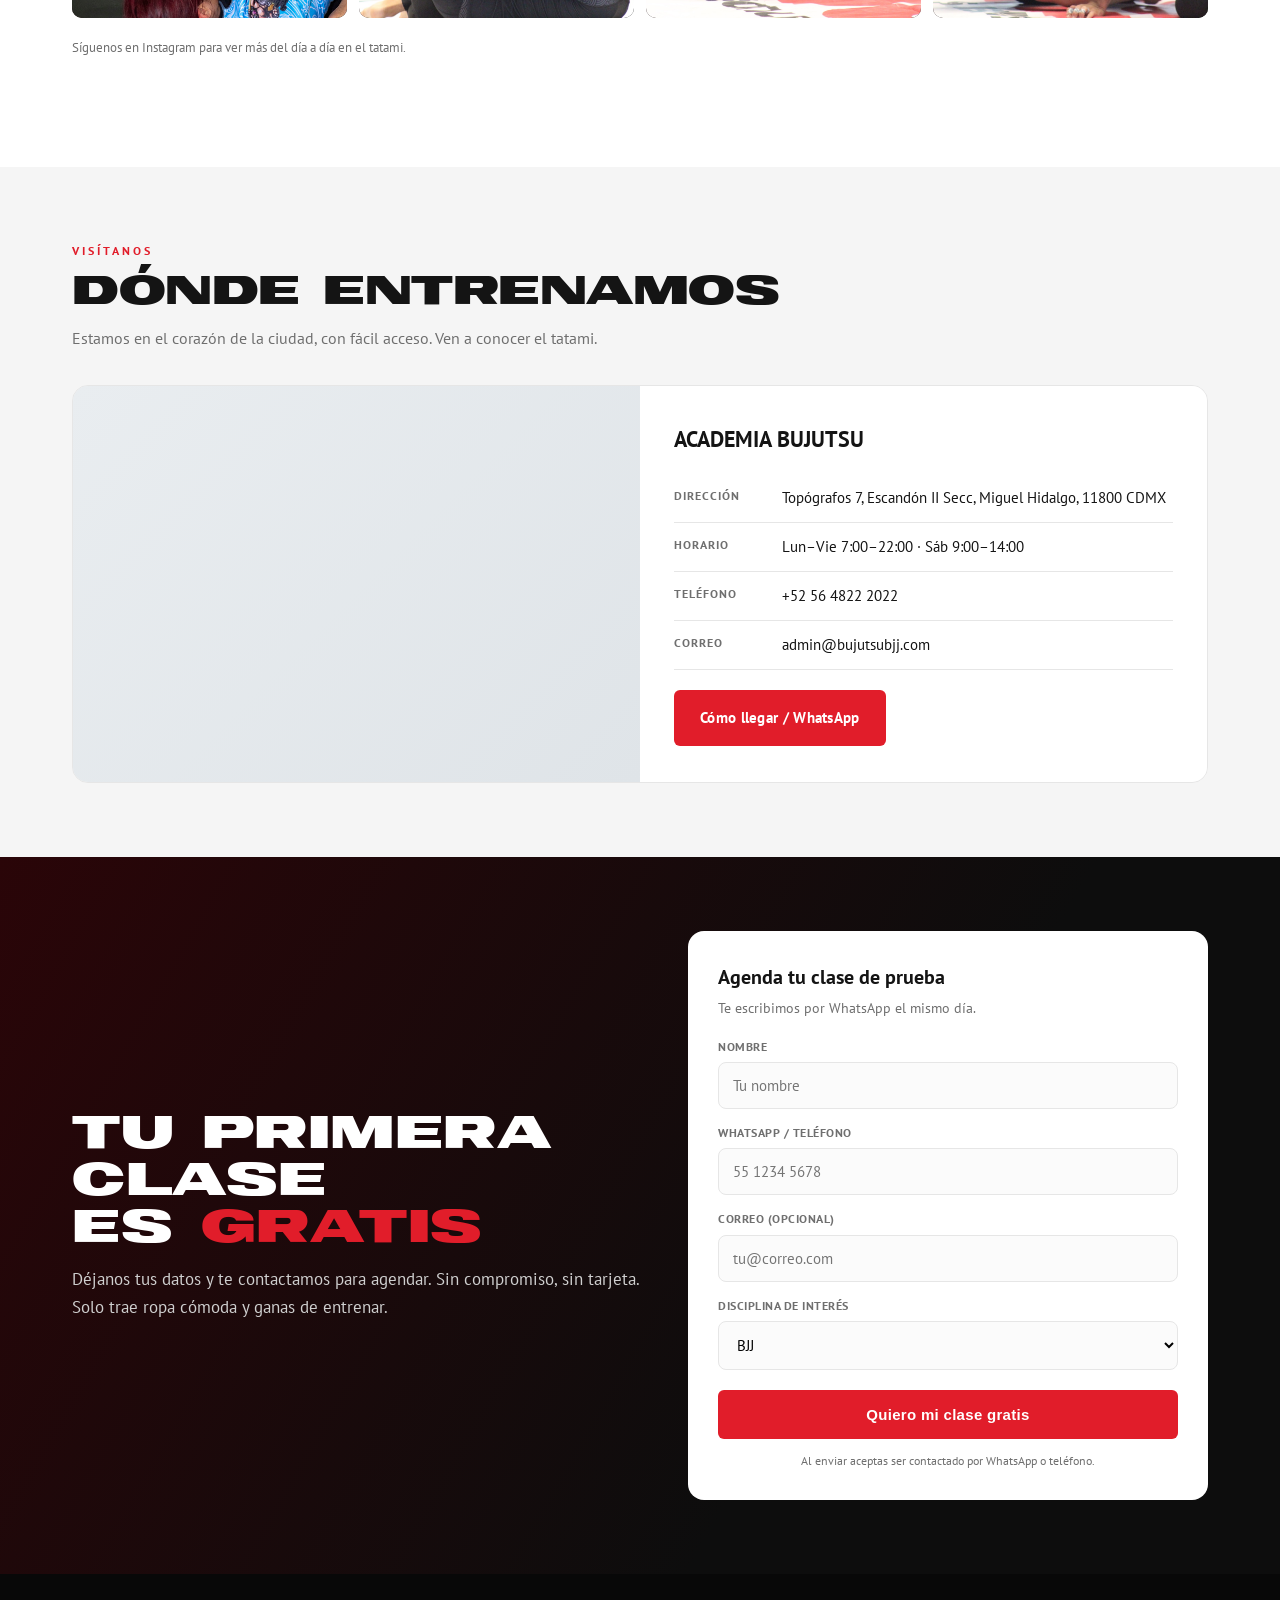
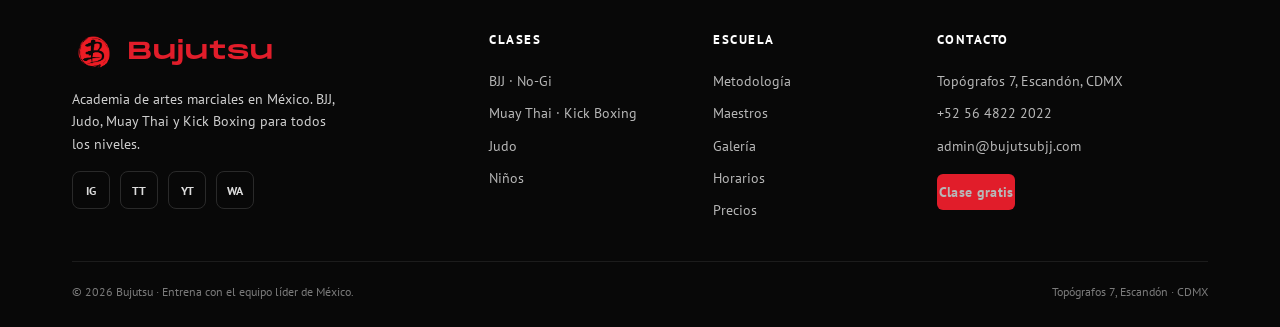
==== commit 936ccd74: "Corrige horarios tarde/noche: -30 min en clases de 7:30 y 8:30" ====
--- a/index.html
+++ b/index.html
@@ -160,10 +160,10 @@
       </div>
       <div class="day"><h4>Sábado</h4>
         <div class="slot slot-media"><div class="t">10:00–12:00</div><div class="d">BJJ Gi</div></div>
-        <div class="slot slot-baja"><div class="t">10:30–12:00</div><div class="d">BJJ Infantil</div></div>
+        <div class="slot slot-baja"><div class="t">10:00–11:00</div><div class="d">BJJ Infantil</div></div>
       </div>
       <div class="day"><h4>Domingo</h4>
-        <div class="slot slot-media"><div class="t">11:00–12:00</div><div class="d">No-Gi</div></div>
+        <div class="slot slot-media"><div class="t">10:30–12:00</div><div class="d">No-Gi</div></div>
         <div class="slot slot-baja"><div class="t">12:00–14:00</div><div class="d">Open Mat</div></div>
       </div>
     </div>
@@ -173,7 +173,7 @@
       <div class="day"><h4>Lunes</h4>
         <div class="slot slot-baja"><div class="t">5:00–6:00</div><div class="d">BJJ Infantil</div></div>
         <div class="slot slot-media"><div class="t">5:30–7:00</div><div class="d">BJJ Gi</div></div>
-        <div class="slot slot-baja"><div class="t">6:30–7:30</div><div class="d">Muay Thai Infantil</div></div>
+        <div class="slot slot-baja"><div class="t">6:00–7:00</div><div class="d">Muay Thai Infantil</div></div>
         <div class="slot slot-media"><div class="t">7:00–8:00</div><div class="d">Básicos BJJ</div></div>
         <div class="slot slot-media"><div class="t">7:00–8:00</div><div class="d">Judo</div></div>
         <div class="slot slot-alta"><div class="t">8:00–9:30</div><div class="d">BJJ Gi</div></div>
@@ -183,13 +183,13 @@
         <div class="slot slot-media"><div class="t">5:30–7:00</div><div class="d">No-Gi</div></div>
         <div class="slot slot-baja"><div class="t">7:00–8:00</div><div class="d">Open Mat</div></div>
         <div class="slot slot-media"><div class="t">7:00–8:00</div><div class="d">Básicos BJJ</div></div>
-        <div class="slot slot-alta"><div class="t">7:00–9:00</div><div class="d">Kick Boxing</div></div>
+        <div class="slot slot-alta"><div class="t">8:00–9:30</div><div class="d">Kick Boxing</div></div>
         <div class="slot slot-media"><div class="t">8:00–9:30</div><div class="d">No-Gi</div></div>
       </div>
       <div class="day"><h4>Miércoles</h4>
         <div class="slot slot-media"><div class="t">5:30–7:00</div><div class="d">No-Gi</div></div>
         <div class="slot slot-baja"><div class="t">5:00–6:00</div><div class="d">BJJ Infantil</div></div>
-        <div class="slot slot-baja"><div class="t">6:30–7:30</div><div class="d">Muay Thai Infantil</div></div>
+        <div class="slot slot-baja"><div class="t">6:00–7:00</div><div class="d">Muay Thai Infantil</div></div>
         <div class="slot slot-media"><div class="t">7:00–8:00</div><div class="d">Básicos BJJ</div></div>
         <div class="slot slot-media"><div class="t">7:00–8:00</div><div class="d">Judo</div></div>
         <div class="slot slot-media"><div class="t">8:00–9:30</div><div class="d">No-Gi</div></div>
@@ -197,15 +197,15 @@
       </div>
       <div class="day"><h4>Jueves</h4>
         <div class="slot slot-media"><div class="t">5:30–7:00</div><div class="d">BJJ Gi</div></div>
-        <div class="slot slot-baja"><div class="t">6:30–7:30</div><div class="d">Muay Thai Infantil</div></div>
+        <div class="slot slot-baja"><div class="t">6:00–7:00</div><div class="d">Muay Thai Infantil</div></div>
         <div class="slot slot-media"><div class="t">7:00–8:00</div><div class="d">Básicos BJJ</div></div>
         <div class="slot slot-baja"><div class="t">7:00–8:00</div><div class="d">Open Mat</div></div>
         <div class="slot slot-alta"><div class="t">8:00–9:30</div><div class="d">BJJ Gi</div></div>
-        <div class="slot slot-alta"><div class="t">8:00–9:00</div><div class="d">Kick Boxing</div></div>
+        <div class="slot slot-alta"><div class="t">8:00–9:30</div><div class="d">Kick Boxing</div></div>
       </div>
       <div class="day"><h4>Viernes</h4>
         <div class="slot slot-baja"><div class="t">5:00–6:00</div><div class="d">BJJ Infantil</div></div>
-        <div class="slot slot-baja"><div class="t">6:30–7:30</div><div class="d">Muay Thai Infantil</div></div>
+        <div class="slot slot-baja"><div class="t">6:00–7:00</div><div class="d">Muay Thai Infantil</div></div>
       </div>
     </div>
 
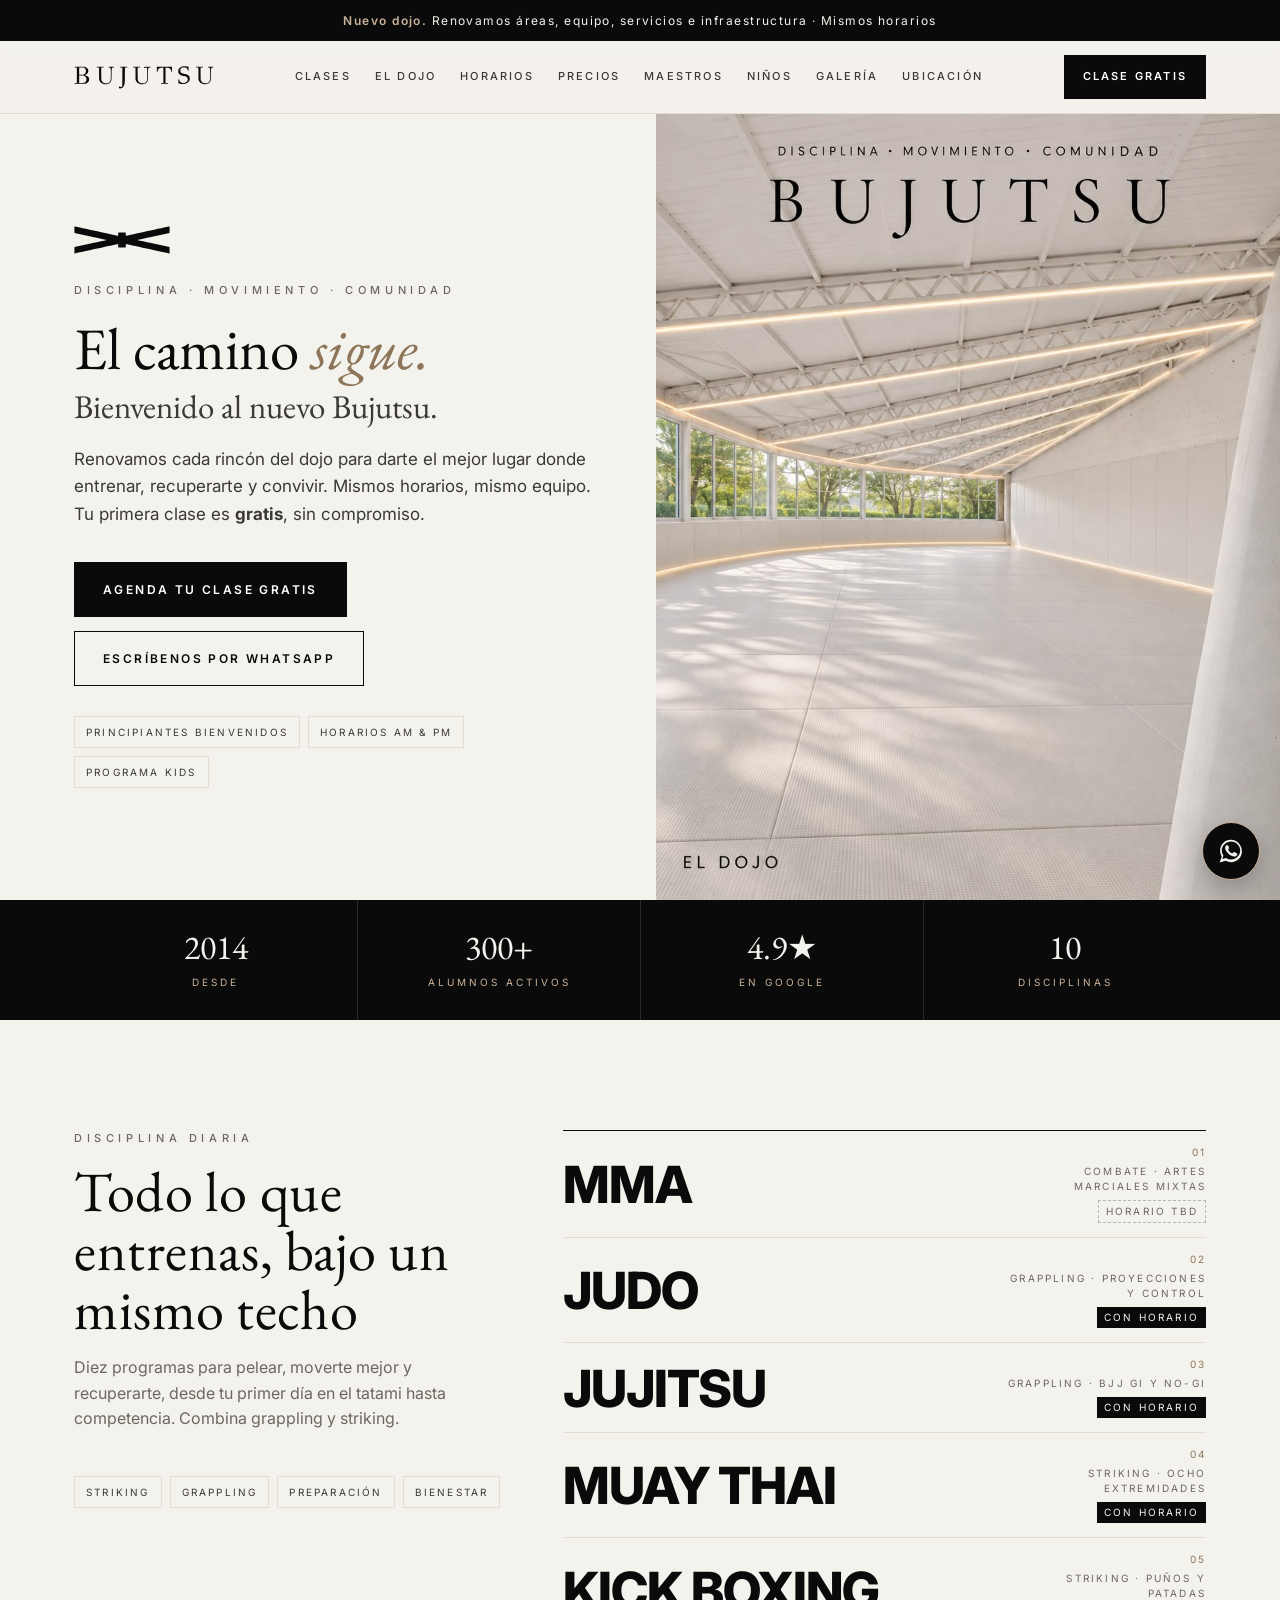
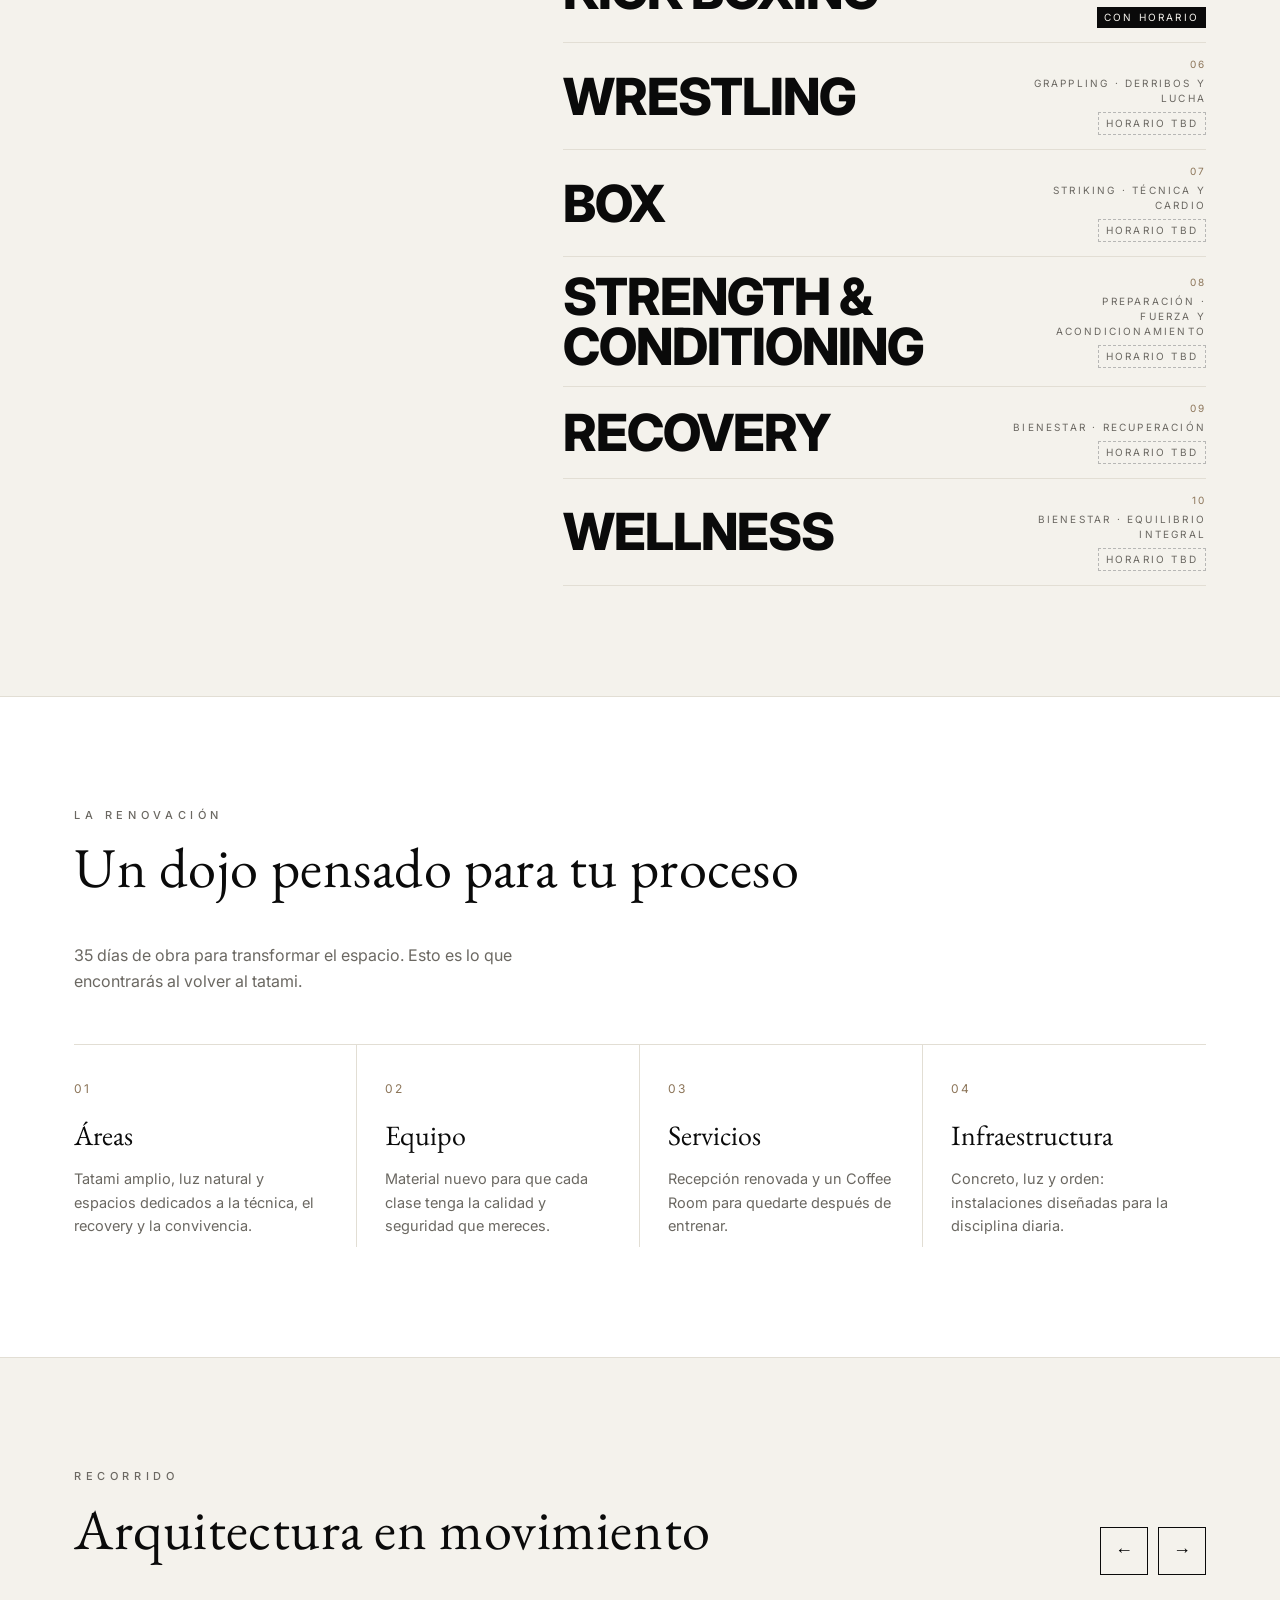
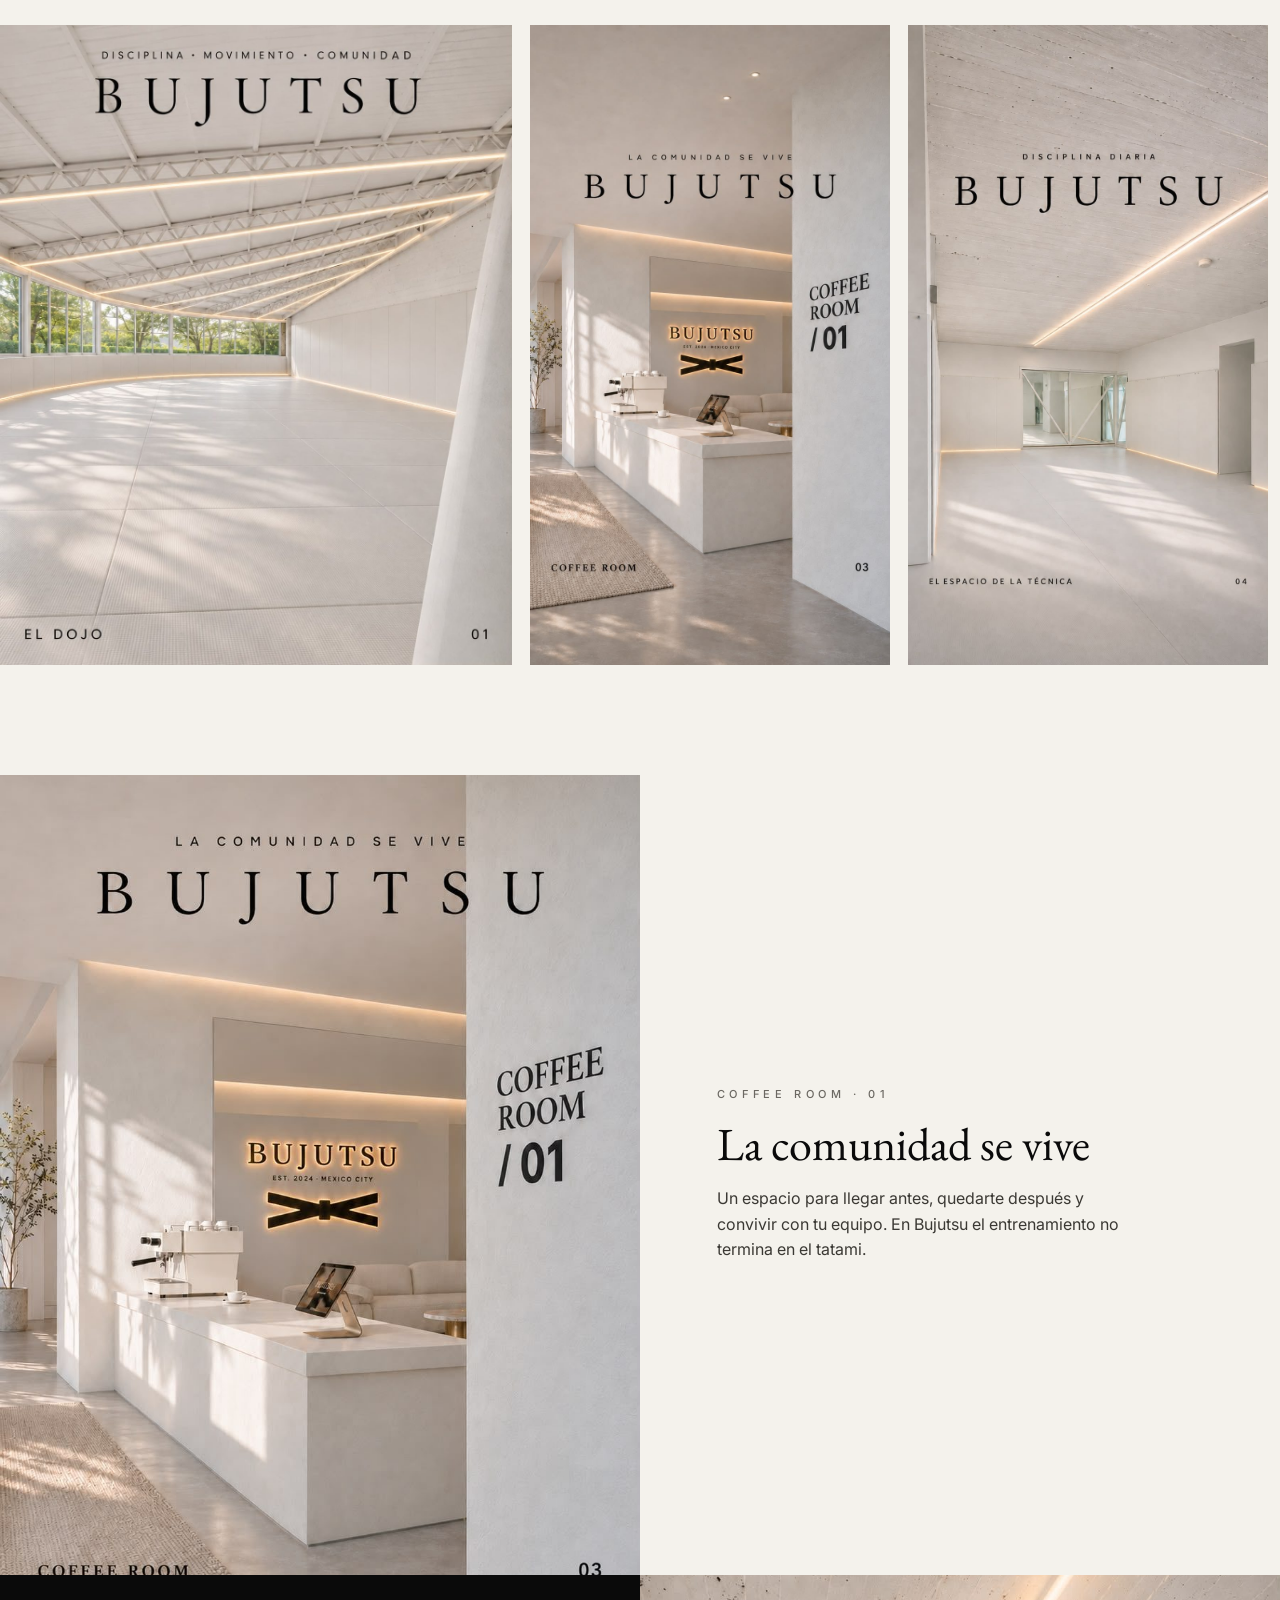
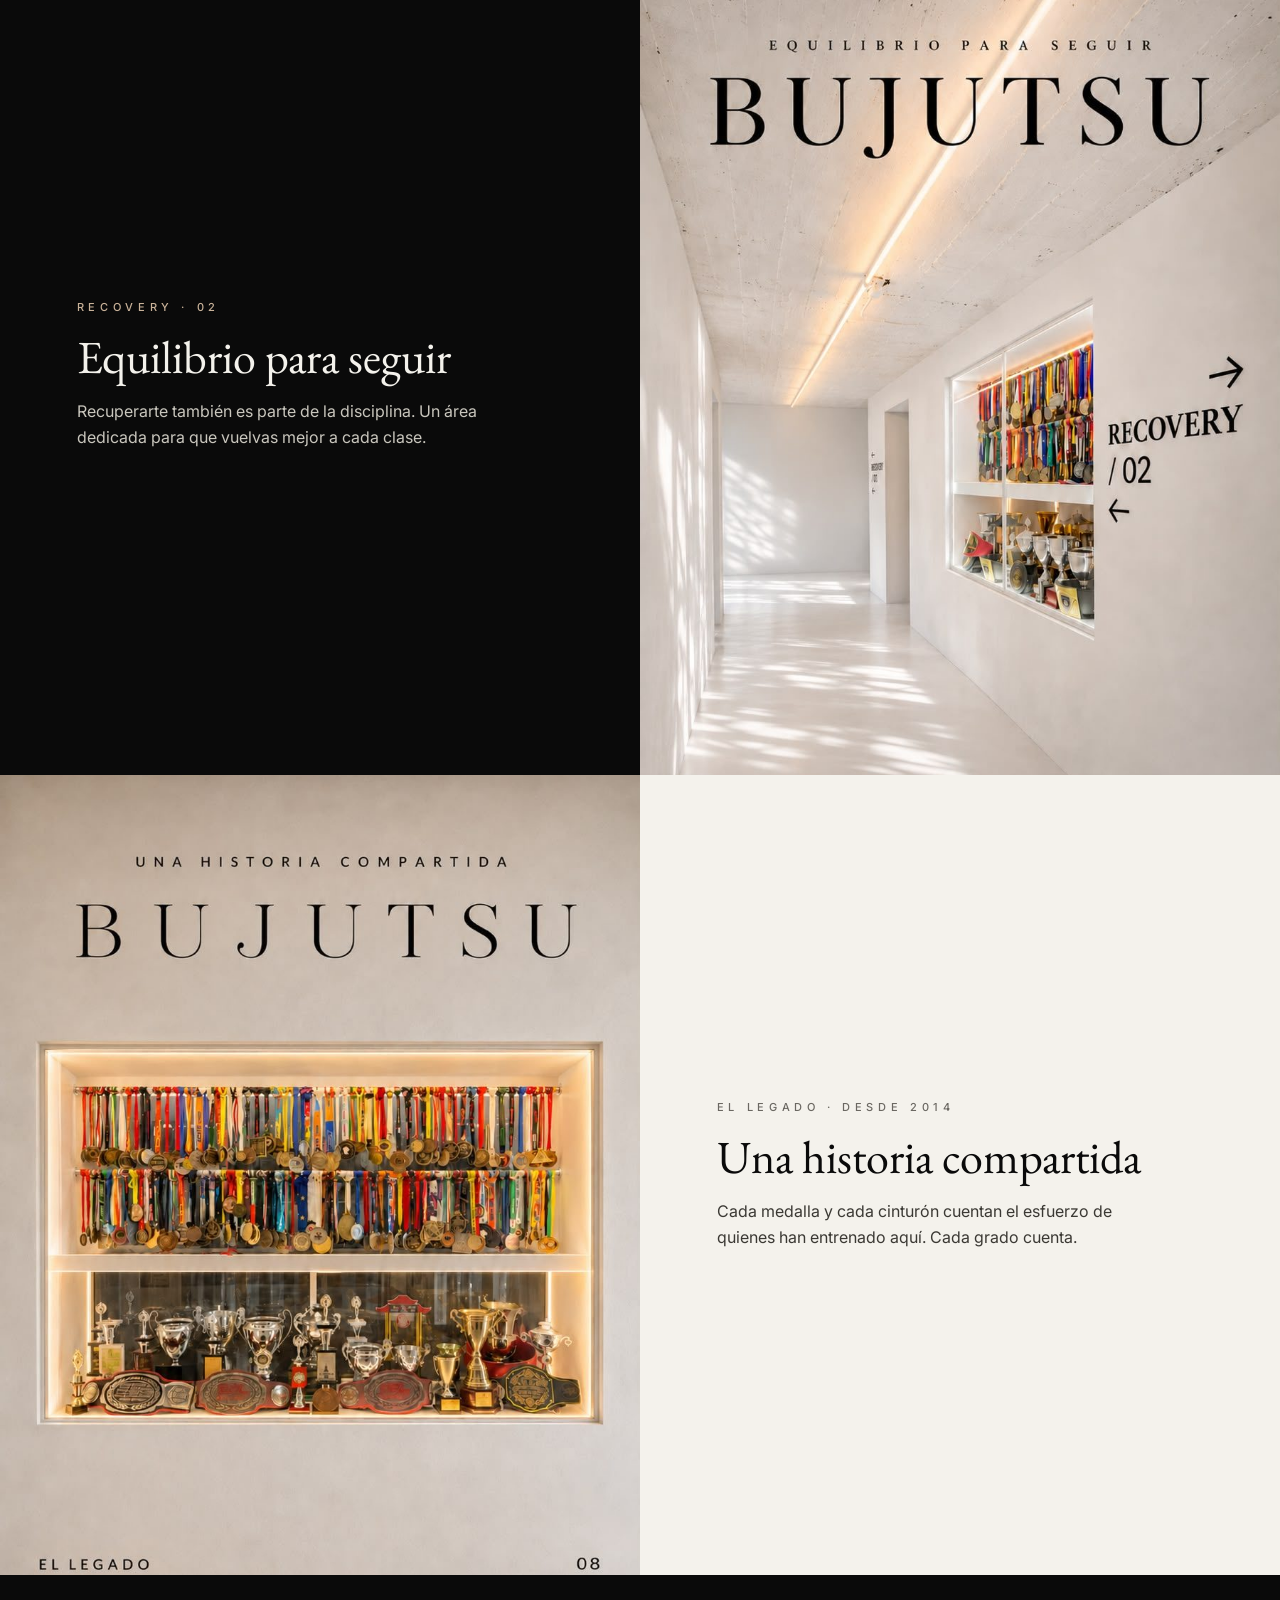
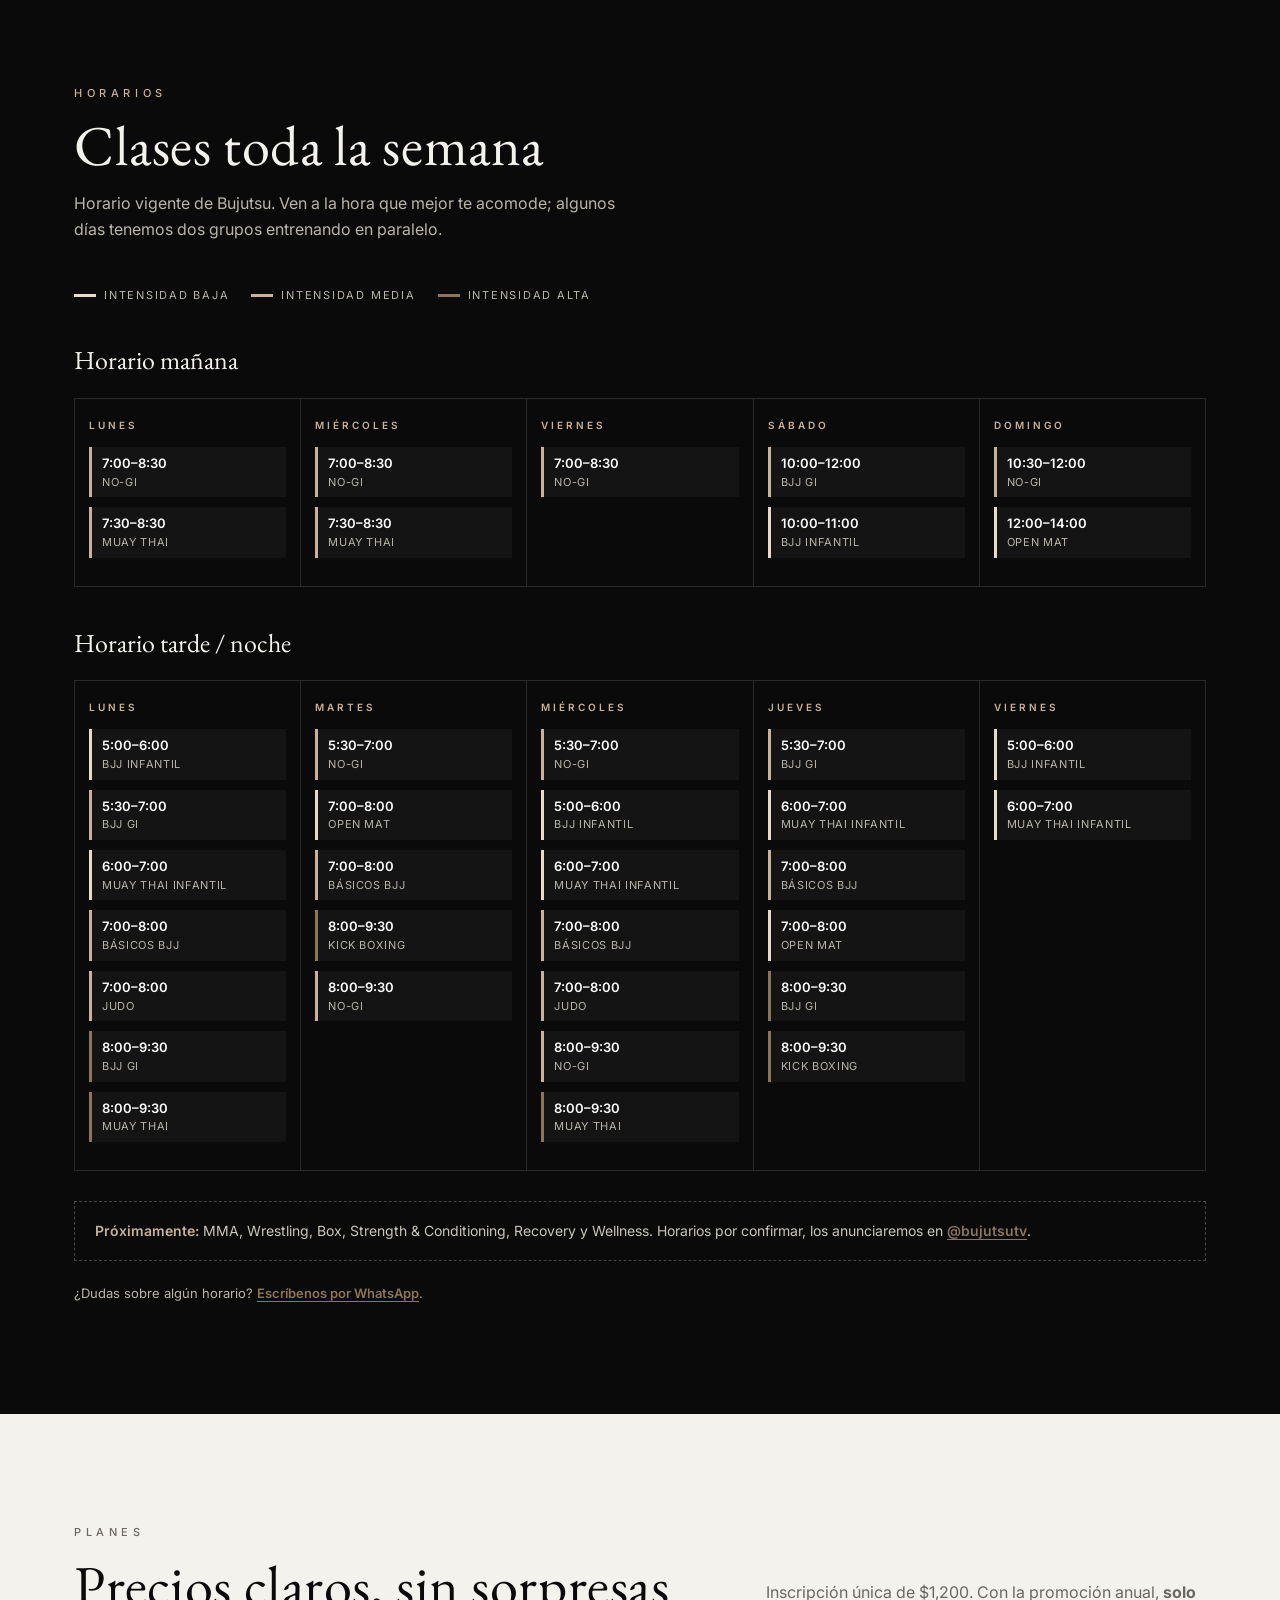
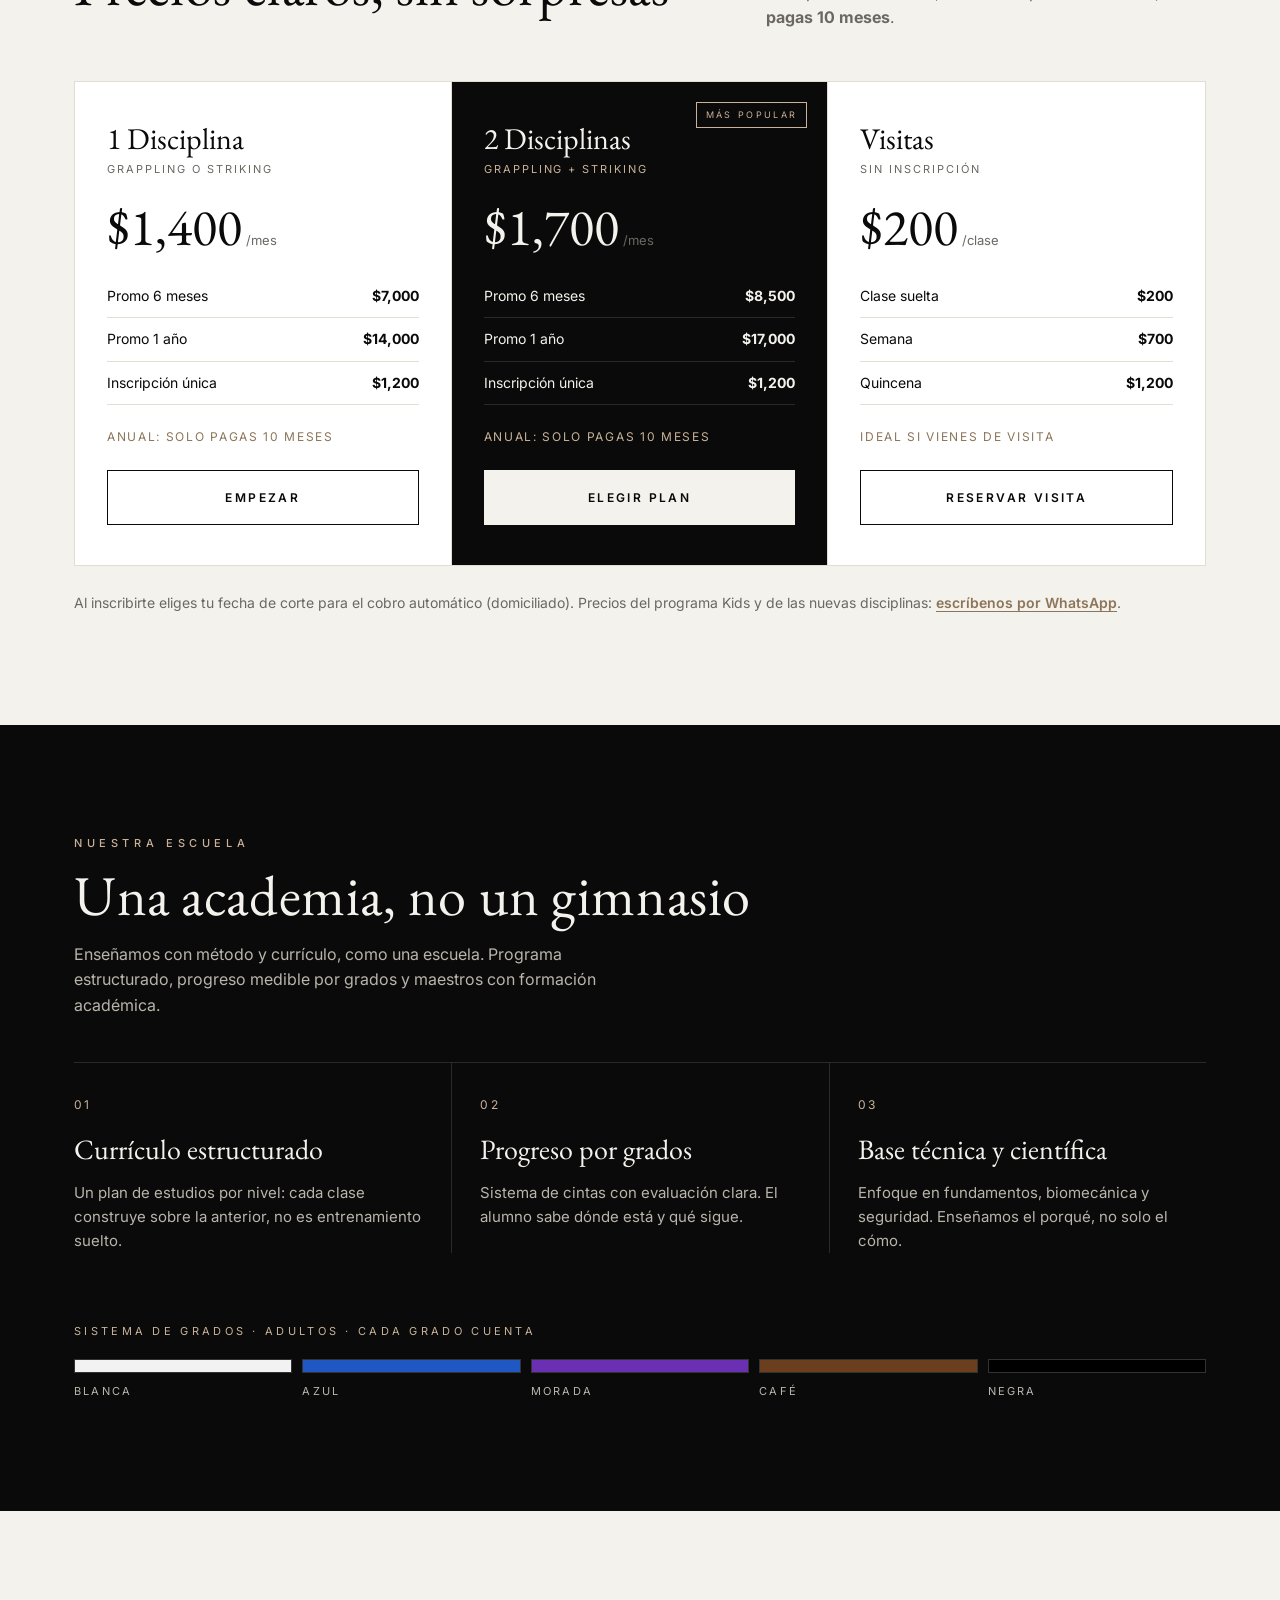
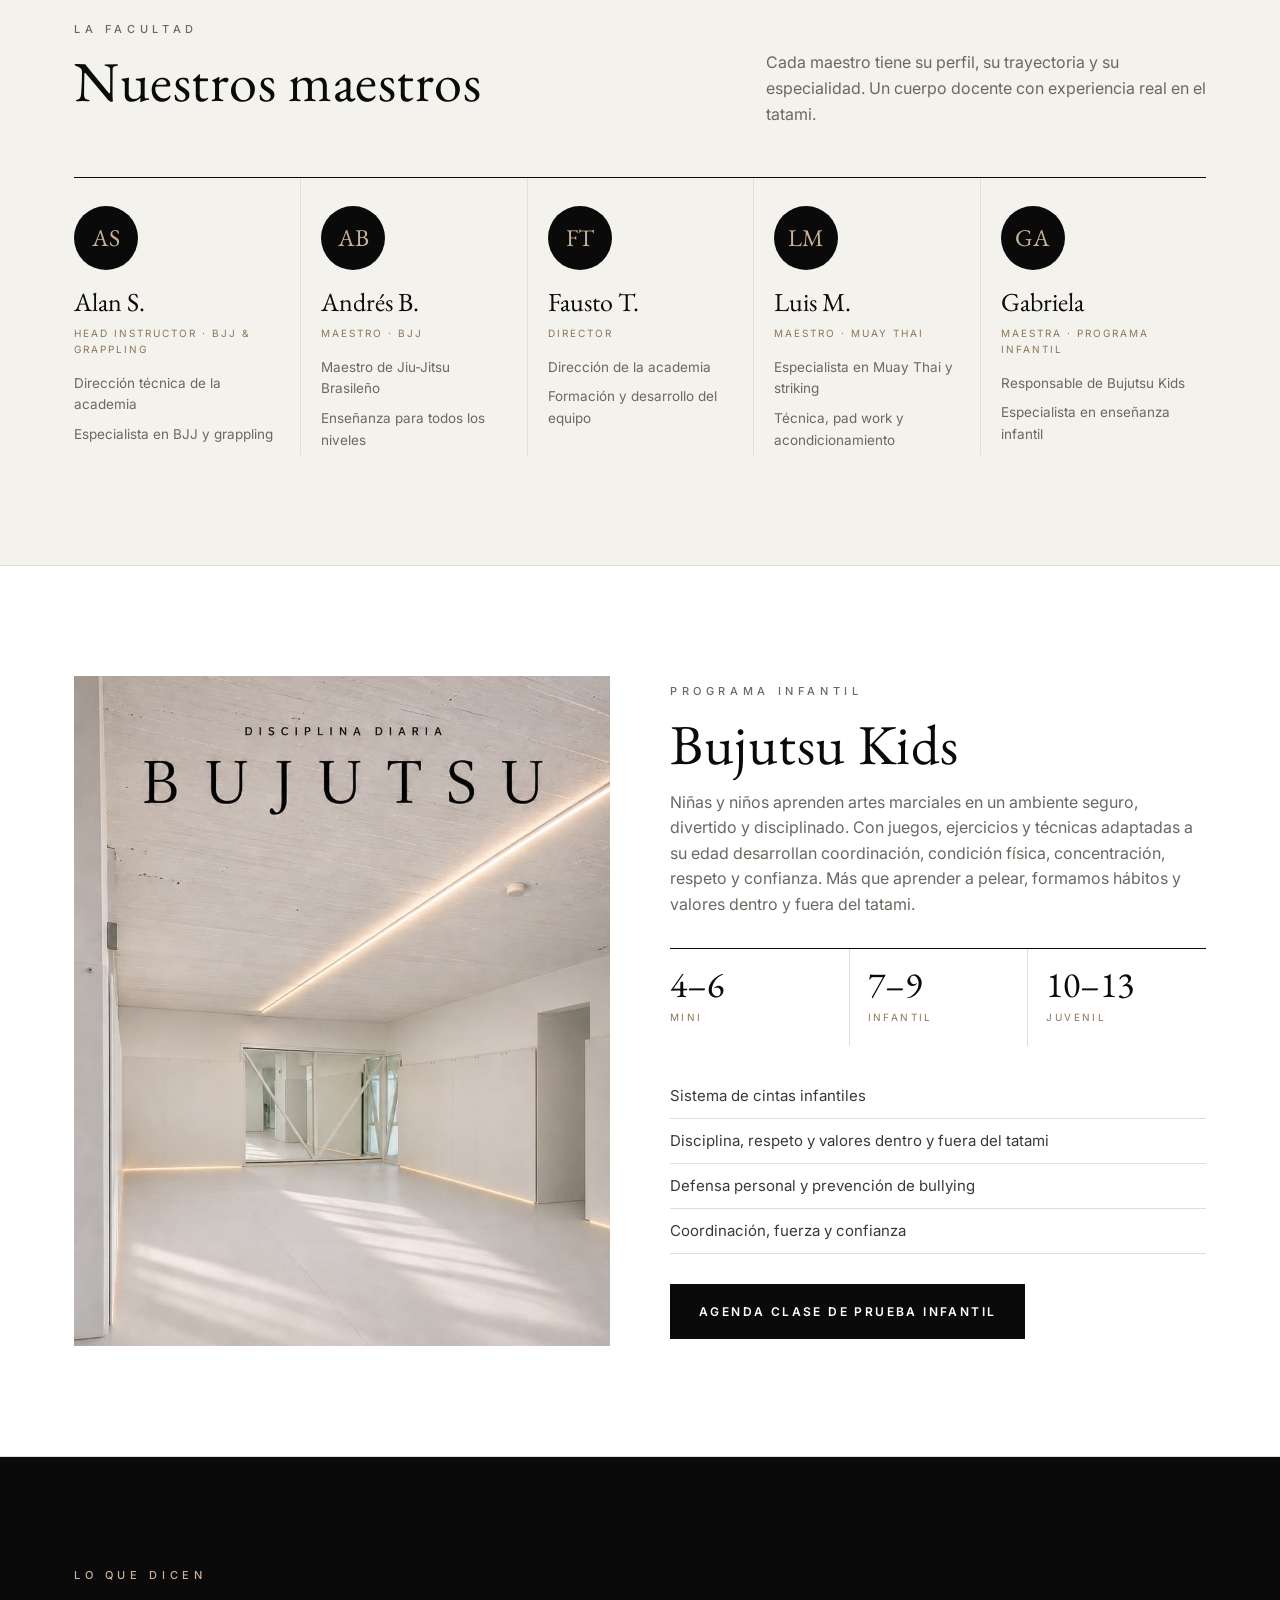
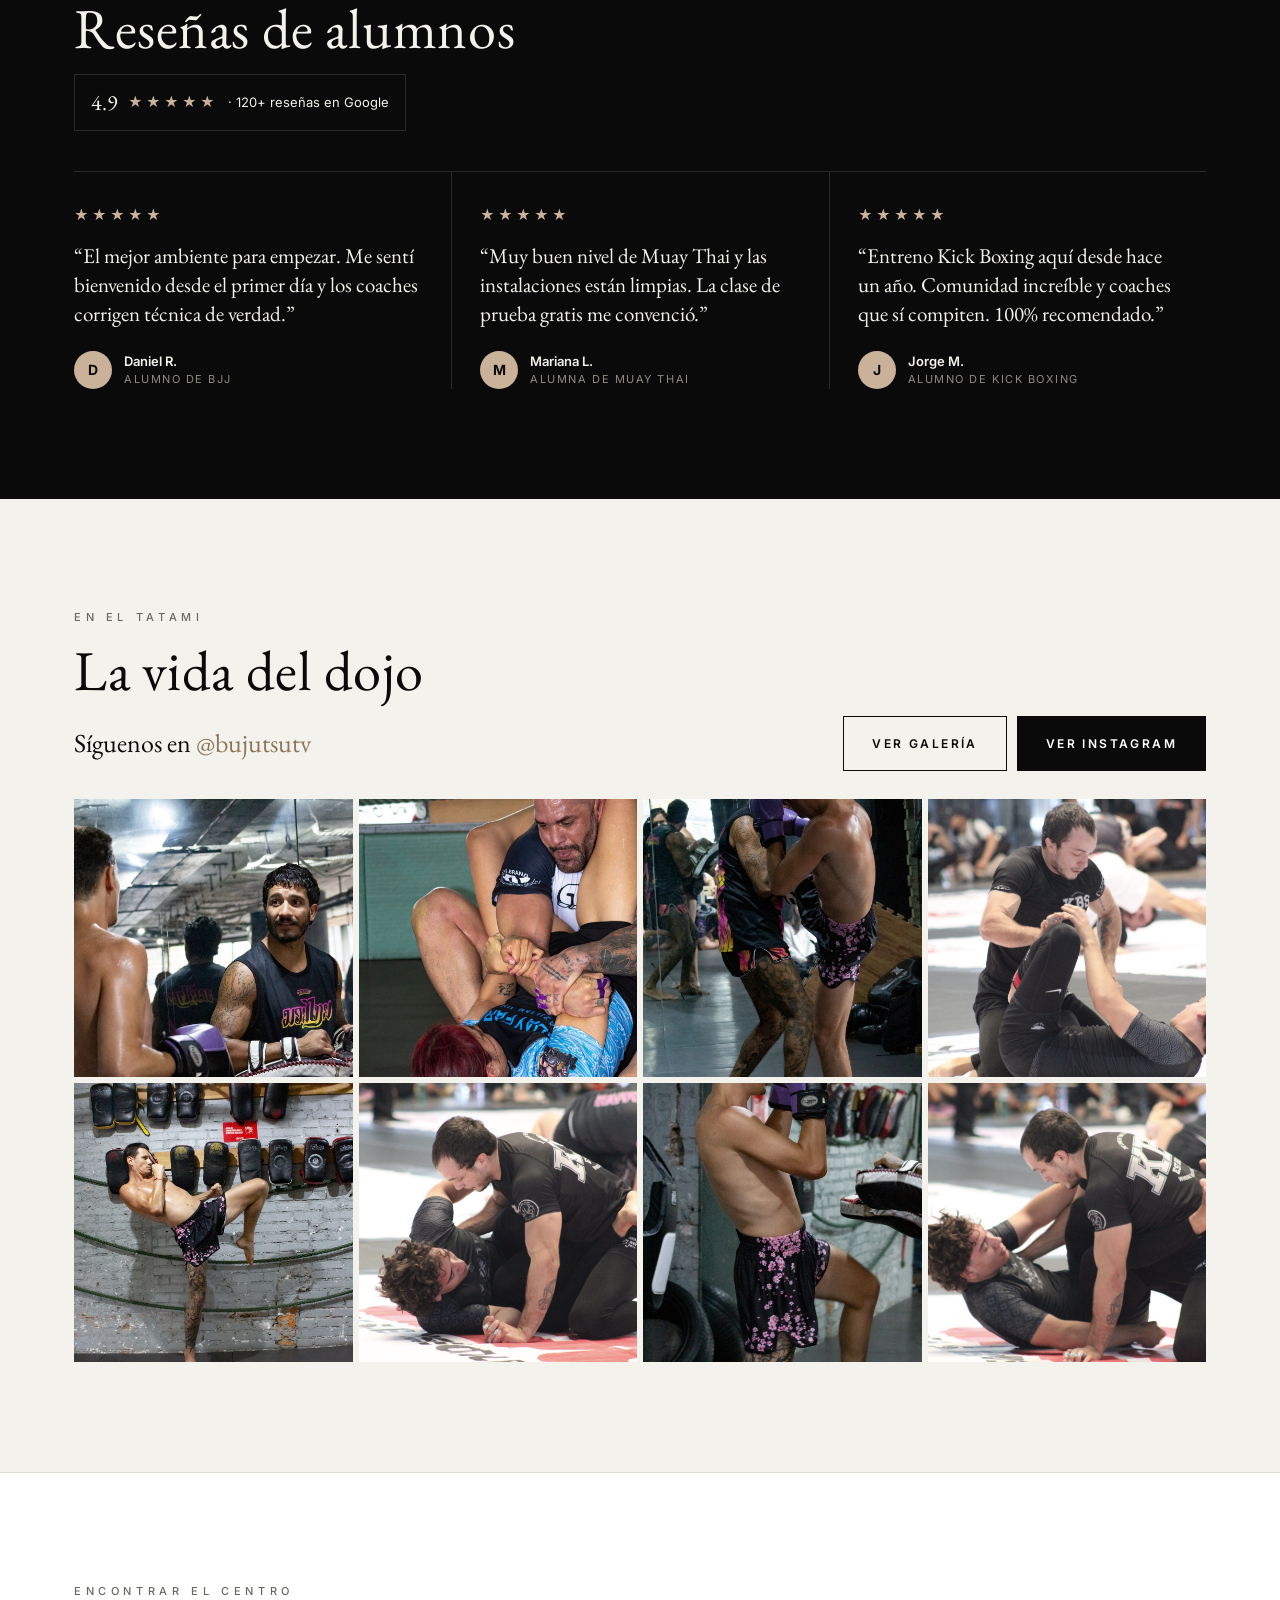
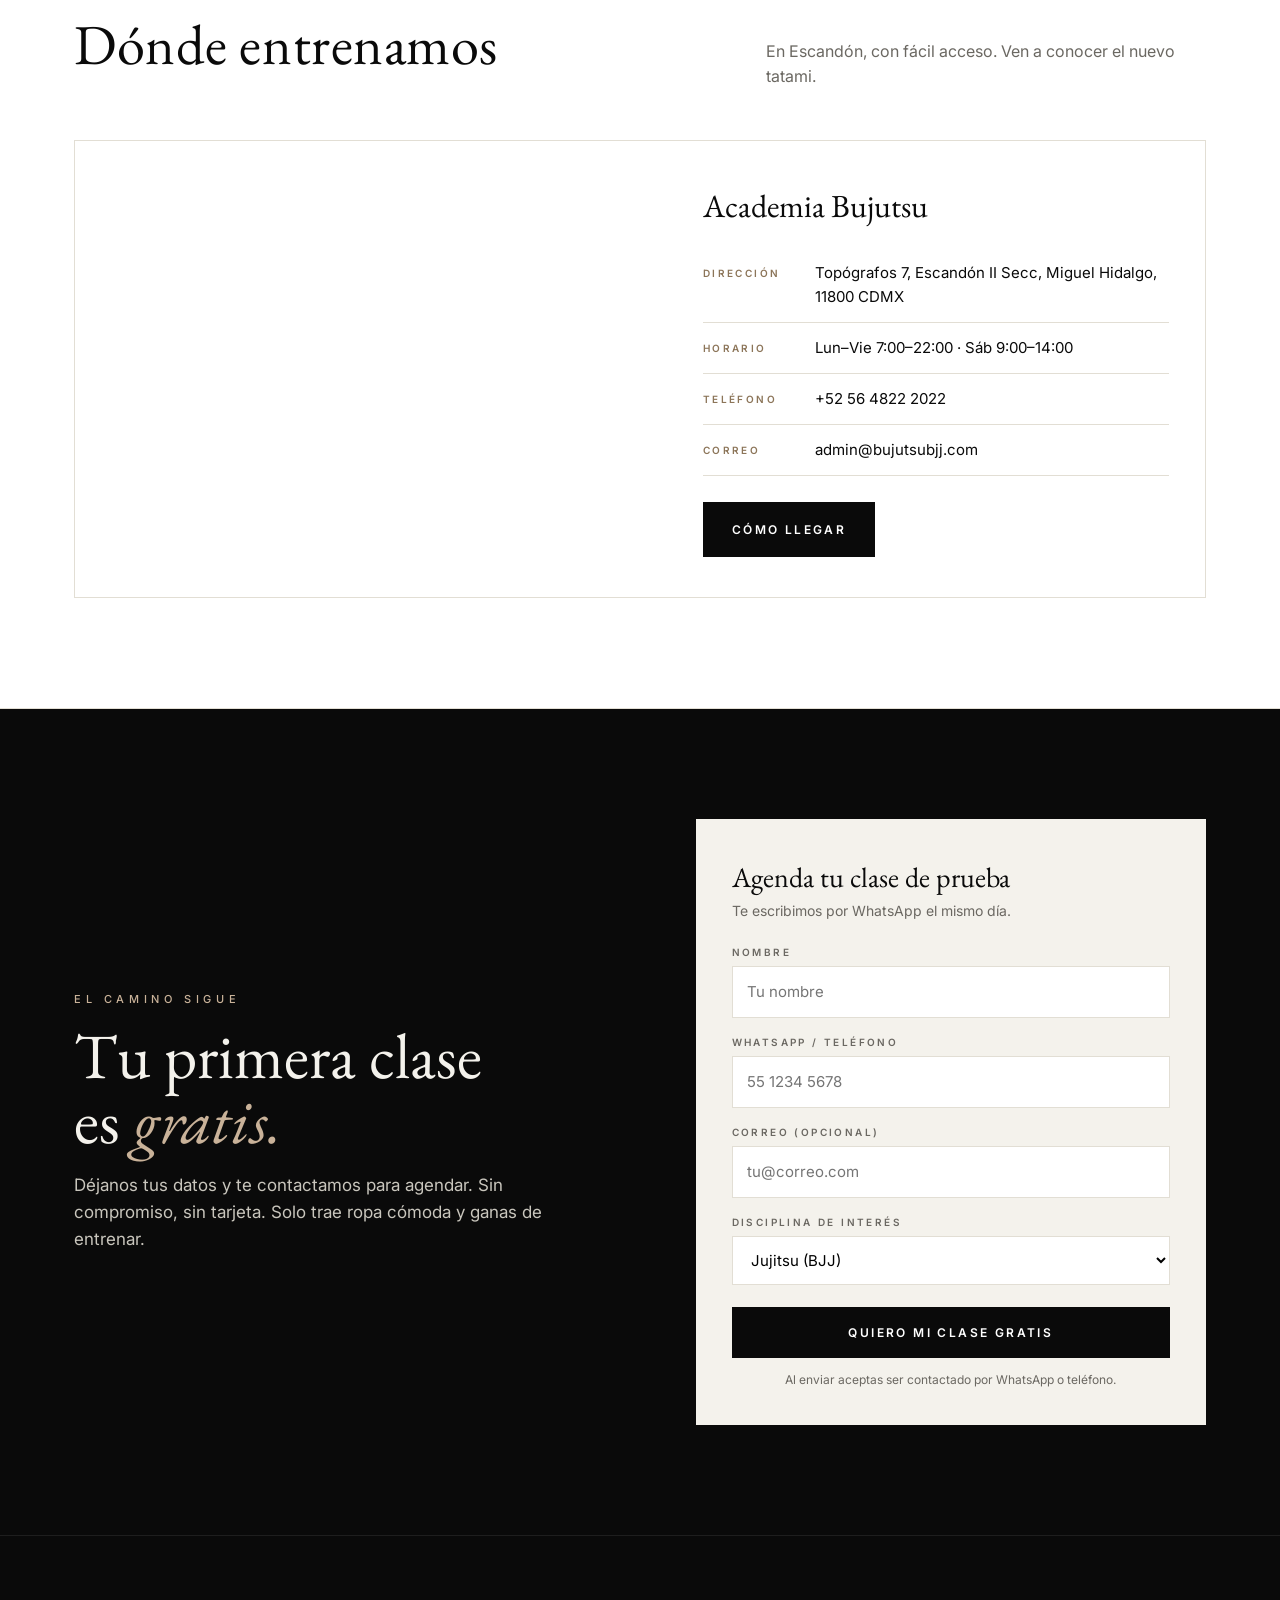
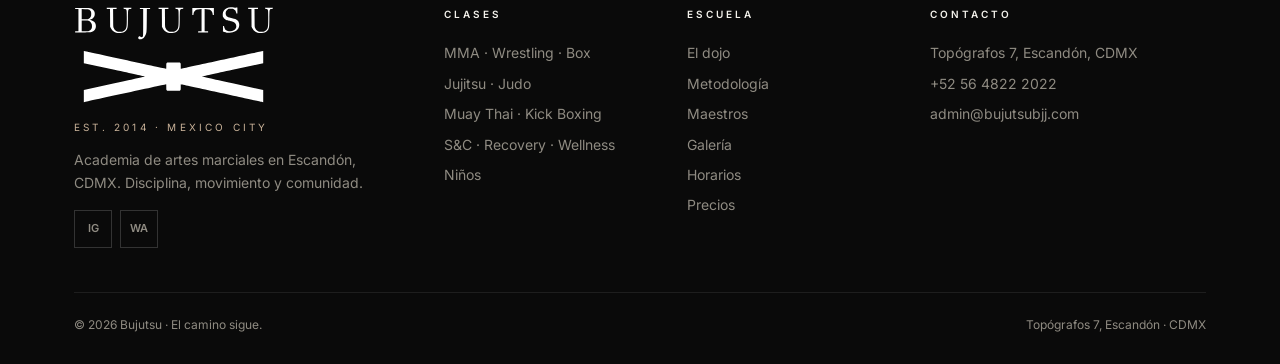
==== commit bfcba554: "Nueva identidad 2026: EB Garamond + Inter, paleta Dojo White/Camel, logo vectorial - Hero 'El camino" ====
--- a/index.html
+++ b/index.html
@@ -3,31 +3,34 @@
 <head>
 <meta charset="UTF-8">
 <meta name="viewport" content="width=device-width, initial-scale=1.0">
-<title>Bujutsu — BJJ, Judo, Muay Thai y Kick Boxing en México</title>
-<meta name="description" content="Academia de artes marciales en México: Jiu-Jitsu Brasileño, Judo, Muay Thai y Kick Boxing. Primera clase de prueba gratis. Programa de niños.">
-<meta name="theme-color" content="#E11D2A">
+<title>Bujutsu — MMA, Judo, Jujitsu, Muay Thai y más en Escandón, CDMX</title>
+<meta name="description" content="Bujutsu, academia de artes marciales en Escandón, CDMX, desde 2014. Nuevo dojo: MMA, Judo, Jujitsu, Muay Thai, Kick Boxing, Wrestling, Box, Strength & Conditioning, Recovery y Wellness. Primera clase gratis.">
+<meta name="theme-color" content="#0A0A0A">
 
 <!-- Open Graph / redes sociales -->
 <meta property="og:type" content="website">
-<meta property="og:title" content="Bujutsu — BJJ, Judo, Muay Thai y Kick Boxing en México">
-<meta property="og:description" content="Entrena con el equipo líder de México. Primera clase gratis.">
-<meta property="og:image" content="assets/img/logo-b.png">
-<!-- TODO: reemplaza con tu dominio real -->
+<meta property="og:title" content="Bujutsu — El camino sigue. Bienvenido al nuevo dojo.">
+<meta property="og:description" content="Academia de artes marciales en Escandón, CDMX, desde 2014. Primera clase gratis.">
+<meta property="og:image" content="https://www.bujutsubjj.com/assets/img/dojo/01-el-dojo.jpg">
 <meta property="og:url" content="https://www.bujutsubjj.com/">
 
-<link rel="icon" href="assets/img/favicon.png" type="image/png">
-
+<link rel="icon" href="assets/img/brand/favicon.svg" type="image/svg+xml">
+<link rel="alternate icon" href="assets/img/favicon.png" type="image/png">
+<link rel="preconnect" href="https://fonts.googleapis.com">
+<link rel="preconnect" href="https://fonts.gstatic.com" crossorigin>
 <link rel="stylesheet" href="css/styles.css">
 
-<!-- Datos estructurados para Google (SEO local). TODO: completa dirección, teléfono y horarios reales. -->
+<!-- Datos estructurados para Google (SEO local) -->
 <script type="application/ld+json">
 {
   "@context": "https://schema.org",
   "@type": "SportsActivityLocation",
   "name": "Bujutsu",
-  "description": "Academia de artes marciales: BJJ, Judo, Muay Thai y Kick Boxing.",
+  "description": "Academia de artes marciales: MMA, Judo, Jujitsu, Muay Thai, Kick Boxing, Wrestling, Box, Strength & Conditioning, Recovery y Wellness.",
   "url": "https://www.bujutsubjj.com/",
-  "image": "https://www.bujutsubjj.com/assets/img/logo-b.png",
+  "image": "https://www.bujutsubjj.com/assets/img/dojo/01-el-dojo.jpg",
+  "logo": "https://www.bujutsubjj.com/assets/img/brand/logo-negro.svg",
+  "foundingDate": "2014",
   "telephone": "+52-56-4822-2022",
   "email": "admin@bujutsubjj.com",
   "address": {
@@ -44,91 +47,151 @@
 </script>
 </head>
 <body>
+
+<div class="notice"><b>Nuevo dojo.</b> Renovamos áreas, equipo, servicios e infraestructura · Mismos horarios</div>
+
 <!-- NAV -->
 <header class="nav">
   <div class="wrap nav-inner">
-    <a href="#top" class="logo"><span class="brand-mark"></span><span class="brand-text">Bujutsu</span></a>
+    <a href="#top" class="logo" aria-label="Bujutsu — inicio"><img src="assets/img/brand/wordmark-negro.svg" alt="Bujutsu" width="140" height="23"></a>
     <nav class="nav-links">
       <a href="#disciplinas">Clases</a>
-      <a href="#metodologia">Metodología</a>
+      <a href="#dojo">El dojo</a>
+      <a href="#horarios">Horarios</a>
+      <a href="#precios">Precios</a>
       <a href="#maestros">Maestros</a>
       <a href="#ninos">Niños</a>
-      <a href="#horarios">Horarios</a>
-      <a href="#precios">Precios</a>
       <a href="galeria.html">Galería</a>
       <a href="#ubicacion">Ubicación</a>
     </nav>
     <div class="nav-cta">
-      <a href="#prueba" class="btn btn-red desk">Clase gratis</a>
+      <a href="#prueba" class="btn btn-solid">Clase gratis</a>
       <button class="burger" id="burger" aria-label="Menú"><span></span><span></span><span></span></button>
     </div>
   </div>
   <div class="mobile-menu" id="mobileMenu">
     <a href="#disciplinas">Clases</a>
+    <a href="#dojo">El dojo</a>
+    <a href="#horarios">Horarios</a>
+    <a href="#precios">Precios</a>
     <a href="#metodologia">Metodología</a>
     <a href="#maestros">Maestros</a>
     <a href="#ninos">Niños</a>
-    <a href="#horarios">Horarios</a>
-    <a href="#precios">Precios</a>
     <a href="galeria.html">Galería</a>
     <a href="#resenas">Reseñas</a>
     <a href="#ubicacion">Ubicación</a>
-    <a href="#prueba" class="btn btn-red">Agenda tu clase gratis</a>
+    <a href="#prueba" class="btn btn-solid">Agenda tu clase gratis</a>
   </div>
 </header>
 
 <!-- HERO -->
 <section class="hero" id="top">
-  <div class="wrap hero-inner">
-    <div class="eyebrow" style="color:#ff5964">BJJ · Judo · Muay Thai · Kick Boxing</div>
-    <h1>Entrena con el <em>equipo líder</em> de México</h1>
-    <p class="lead">Jiu-Jitsu Brasileño, Judo, Muay Thai y Kick Boxing con coaches competidores. Primera clase <strong>gratis</strong>, sin compromiso. Ven a probar el tatami.</p>
+  <div class="hero-copy">
+    <img class="ribbon" src="assets/img/brand/cinta-negro.svg" alt="" width="96" height="28">
+    <div class="eyebrow">Disciplina · Movimiento · Comunidad</div>
+    <h1>El camino <em>sigue.</em><span>Bienvenido al nuevo Bujutsu.</span></h1>
+    <p class="lead">Renovamos cada rincón del dojo para darte el mejor lugar donde entrenar, recuperarte y convivir. Mismos horarios, mismo equipo. Tu primera clase es <strong>gratis</strong>, sin compromiso.</p>
     <div class="hero-cta">
-      <a href="#prueba" class="btn btn-red btn-lg">Agenda tu clase gratis</a>
-      <a href="https://wa.me/525648222022?text=Hola%2C%20quiero%20informaci%C3%B3n%20de%20una%20clase%20de%20prueba%20gratis" class="btn btn-ghost btn-lg" target="_blank" rel="noopener">Escríbenos por WhatsApp</a>
+      <a href="#prueba" class="btn btn-solid">Agenda tu clase gratis</a>
+      <a href="https://wa.me/525648222022?text=Hola%2C%20quiero%20informaci%C3%B3n%20de%20una%20clase%20de%20prueba%20gratis" class="btn btn-line" target="_blank" rel="noopener">Escríbenos por WhatsApp</a>
     </div>
     <div class="hero-tags">
       <span class="tag">Principiantes bienvenidos</span>
-      <span class="tag">Horarios AM & PM</span>
-      <span class="tag">Área femenil</span>
-    </div>
-  </div>
+      <span class="tag">Horarios AM &amp; PM</span>
+      <span class="tag">Programa Kids</span>
+    </div>
+  </div>
+  <div class="hero-img"><img src="assets/img/dojo/01-el-dojo.jpg" alt="Tatami del nuevo dojo Bujutsu con luz natural"></div>
 </section>
 
 <!-- STRIP -->
 <div class="strip">
   <div class="wrap">
-    <div><div class="n">10+</div><div class="l">Años de experiencia</div></div>
+    <div><div class="n">2014</div><div class="l">Desde</div></div>
     <div><div class="n">300+</div><div class="l">Alumnos activos</div></div>
     <div><div class="n">4.9★</div><div class="l">En Google</div></div>
-    <div><div class="n">4</div><div class="l">Disciplinas</div></div>
+    <div><div class="n">10</div><div class="l">Disciplinas</div></div>
   </div>
 </div>
 
 <!-- DISCIPLINAS -->
 <section class="block" id="disciplinas">
-  <div class="wrap">
-    <div class="eyebrow">Nuestras clases</div>
-    <h2 class="sec">Encuentra tu disciplina</h2>
-    <p class="sec-sub">Programas para todos los niveles, desde tu primer día hasta avanzado. Combina grappling y striking.</p>
-    <div class="cards">
-      <div class="card">
-        <div class="card-img"><span class="ic">柔</span><img loading="lazy" alt="Jiu-Jitsu Brasileño" onerror="this.remove()" src="assets/img/disc-bjj.jpg"></div>
-        <div class="card-body"><h3>Jiu-Jitsu Brasileño (BJJ)</h3><p>Arte marcial enfocado en la lucha y el combate en el suelo. Con control, derribos, posiciones y sumisiones aprendes a usar técnica, estrategia y apalancamiento para superar al oponente sin depender solo de la fuerza. Mejora condición, coordinación, disciplina y confianza.</p></div>
-      </div>
-      <div class="card">
-        <div class="card-img"><span class="ic">道</span><img loading="lazy" alt="Judo" onerror="this.remove()" src="assets/img/disc-judo.jpg"></div>
-        <div class="card-body"><h3>Judo</h3><p>Arte marcial japonés basado en derribos, proyecciones, controles e inmovilizaciones. Desarrolla equilibrio, coordinación, velocidad y disciplina mientras aprovecha el movimiento y la fuerza del oponente.</p></div>
-      </div>
-      <div class="card">
-        <div class="card-img"><span class="ic">拳</span><img loading="lazy" alt="Muay Thai" onerror="this.remove()" src="assets/img/disc-muaythai.jpg"></div>
-        <div class="card-body"><h3>Muay Thai</h3><p>El arte de las ocho extremidades: puños, piernas, codos y rodillas. Combina técnica, acondicionamiento, defensa, desplazamientos y trabajo de clinch. Desarrolla potencia, resistencia, coordinación y fortaleza mental.</p></div>
-      </div>
-      <div class="card">
-        <div class="card-img"><span class="ic">🥋</span><img loading="lazy" alt="Kick Boxing" onerror="this.remove()" src="assets/img/disc-kickboxing.jpg"></div>
-        <div class="card-body"><h3>Kick Boxing</h3><p>Combina boxeo y patadas en un estilo de combate dinámico y completo. Trabajas golpes, desplazamientos, combinaciones, defensa y acondicionamiento físico. Mejora resistencia, potencia, velocidad, coordinación y confianza.</p></div>
-      </div>
-    </div>
+  <div class="wrap disc-wrap">
+    <div class="disc-intro">
+      <div class="eyebrow">Disciplina diaria</div>
+      <h2 class="sec">Todo lo que entrenas, bajo un mismo techo</h2>
+      <p class="sec-sub">Diez programas para pelear, moverte mejor y recuperarte, desde tu primer día en el tatami hasta competencia. Combina grappling y striking.</p>
+      <div class="legend"><span class="tag">Striking</span><span class="tag">Grappling</span><span class="tag">Preparación</span><span class="tag">Bienestar</span></div>
+    </div>
+    <ul class="wall">
+      <li><b>MMA</b><small><i>01</i>Combate · Artes marciales mixtas<br><span class="tbd">Horario TBD</span></small></li>
+      <li><b>Judo</b><small><i>02</i>Grappling · Proyecciones y control<br><span class="ok">Con horario</span></small></li>
+      <li><b>Jujitsu</b><small><i>03</i>Grappling · BJJ Gi y No-Gi<br><span class="ok">Con horario</span></small></li>
+      <li><b>Muay Thai</b><small><i>04</i>Striking · Ocho extremidades<br><span class="ok">Con horario</span></small></li>
+      <li><b>Kick Boxing</b><small><i>05</i>Striking · Puños y patadas<br><span class="ok">Con horario</span></small></li>
+      <li><b>Wrestling</b><small><i>06</i>Grappling · Derribos y lucha<br><span class="tbd">Horario TBD</span></small></li>
+      <li><b>Box</b><small><i>07</i>Striking · Técnica y cardio<br><span class="tbd">Horario TBD</span></small></li>
+      <li><b>Strength &amp; Conditioning</b><small><i>08</i>Preparación · Fuerza y acondicionamiento<br><span class="tbd">Horario TBD</span></small></li>
+      <li><b>Recovery</b><small><i>09</i>Bienestar · Recuperación<br><span class="tbd">Horario TBD</span></small></li>
+      <li><b>Wellness</b><small><i>10</i>Bienestar · Equilibrio integral<br><span class="tbd">Horario TBD</span></small></li>
+    </ul>
+  </div>
+</section>
+
+<!-- RENOVACIÓN -->
+<section class="block white" id="dojo">
+  <div class="wrap">
+    <div class="head">
+      <div><div class="eyebrow">La renovación</div><h2 class="sec">Un dojo pensado para tu proceso</h2></div>
+      <p class="sec-sub">35 días de obra para transformar el espacio. Esto es lo que encontrarás al volver al tatami.</p>
+    </div>
+    <div class="pillars">
+      <div class="pillar"><div class="num">01</div><h3>Áreas</h3><p>Tatami amplio, luz natural y espacios dedicados a la técnica, el recovery y la convivencia.</p></div>
+      <div class="pillar"><div class="num">02</div><h3>Equipo</h3><p>Material nuevo para que cada clase tenga la calidad y seguridad que mereces.</p></div>
+      <div class="pillar"><div class="num">03</div><h3>Servicios</h3><p>Recepción renovada y un Coffee Room para quedarte después de entrenar.</p></div>
+      <div class="pillar"><div class="num">04</div><h3>Infraestructura</h3><p>Concreto, luz y orden: instalaciones diseñadas para la disciplina diaria.</p></div>
+    </div>
+  </div>
+</section>
+
+<!-- RECORRIDO -->
+<section class="tour" id="recorrido">
+  <div class="wrap">
+    <div class="head">
+      <div><div class="eyebrow">Recorrido</div><h2 class="sec">Arquitectura en movimiento</h2></div>
+      <div class="tour-nav"><button type="button" data-dir="-1" aria-label="Anterior">←</button><button type="button" data-dir="1" aria-label="Siguiente">→</button></div>
+    </div>
+  </div>
+  <div class="track" id="track">
+    <figure class="frame"><img loading="lazy" src="assets/img/dojo/01-el-dojo.jpg" alt="El Dojo"></figure>
+    <figure class="frame"><img loading="lazy" src="assets/img/dojo/03-coffee-room.jpg" alt="Coffee Room"></figure>
+    <figure class="frame"><img loading="lazy" src="assets/img/dojo/04-espacio-tecnica.jpg" alt="El espacio de la técnica"></figure>
+    <figure class="frame"><img loading="lazy" src="assets/img/dojo/05-umbral.jpg" alt="Umbral"></figure>
+    <figure class="frame"><img loading="lazy" src="assets/img/dojo/06-luz-natural.jpg" alt="Luz natural"></figure>
+    <figure class="frame"><img loading="lazy" src="assets/img/dojo/07-memoria.jpg" alt="Memoria en movimiento"></figure>
+    <figure class="frame"><img loading="lazy" src="assets/img/dojo/08-legado.jpg" alt="El legado"></figure>
+    <figure class="frame"><img loading="lazy" src="assets/img/dojo/09-recovery.jpg" alt="Recovery"></figure>
+    <figure class="frame"><img loading="lazy" src="assets/img/dojo/10-concreto-luz.jpg" alt="Concreto y luz"></figure>
+    <figure class="frame"><img loading="lazy" src="assets/img/dojo/11-simbolo.jpg" alt="El símbolo"></figure>
+  </div>
+</section>
+
+<!-- ESPACIOS -->
+<section id="espacios">
+  <div class="feature">
+    <div class="ph"><img loading="lazy" src="assets/img/dojo/03-coffee-room.jpg" alt="Coffee Room de Bujutsu"></div>
+    <div class="tx"><div class="kicker">Coffee Room · 01</div><h3>La comunidad se vive</h3>
+      <p>Un espacio para llegar antes, quedarte después y convivir con tu equipo. En Bujutsu el entrenamiento no termina en el tatami.</p></div>
+  </div>
+  <div class="feature rev dark">
+    <div class="ph"><img loading="lazy" src="assets/img/dojo/09-recovery.jpg" alt="Zona de Recovery de Bujutsu"></div>
+    <div class="tx"><div class="kicker">Recovery · 02</div><h3>Equilibrio para seguir</h3>
+      <p>Recuperarte también es parte de la disciplina. Un área dedicada para que vuelvas mejor a cada clase.</p></div>
+  </div>
+  <div class="feature">
+    <div class="ph"><img loading="lazy" src="assets/img/dojo/08-legado.jpg" alt="Vitrina de medallas y trofeos de Bujutsu"></div>
+    <div class="tx"><div class="kicker">El legado · Desde 2014</div><h3>Una historia compartida</h3>
+      <p>Cada medalla y cada cinturón cuentan el esfuerzo de quienes han entrenado aquí. Cada grado cuenta.</p></div>
   </div>
 </section>
 
@@ -140,12 +203,12 @@
     <p class="sec-sub">Horario vigente de Bujutsu. Ven a la hora que mejor te acomode; algunos días tenemos dos grupos entrenando en paralelo.</p>
 
     <div class="sched-legend">
-      <span><i style="background:#4caf7d"></i>Intensidad baja</span>
-      <span><i style="background:#e0a040"></i>Intensidad media</span>
-      <span><i style="background:var(--red)"></i>Intensidad alta</span>
-    </div>
-
-    <div class="sched-sub">Horario mañana</div>
+      <span><i style="background:#E8DCC9"></i>Intensidad baja</span>
+      <span><i style="background:#C9B299"></i>Intensidad media</span>
+      <span><i style="background:#8C7559"></i>Intensidad alta</span>
+    </div>
+
+<div class="sched-sub">Horario mañana</div>
     <div class="grid-week cols-5">
       <div class="day"><h4>Lunes</h4>
         <div class="slot slot-media"><div class="t">7:00–8:30</div><div class="d">No-Gi</div></div>
@@ -208,61 +271,56 @@
         <div class="slot slot-baja"><div class="t">6:00–7:00</div><div class="d">Muay Thai Infantil</div></div>
       </div>
     </div>
-
-    <p class="sec-sub" style="margin-top:22px; font-size:13px;">¿Dudas sobre algún horario? <a href="https://wa.me/525648222022?text=Hola%2C%20quiero%20informaci%C3%B3n%20de%20los%20horarios" target="_blank" rel="noopener" style="color:var(--red); font-weight:700;">Escríbenos por WhatsApp</a>.</p>
+    <div class="sched-tbd"><b>Próximamente:</b> MMA, Wrestling, Box, Strength &amp; Conditioning, Recovery y Wellness. Horarios por confirmar, los anunciaremos en <a class="link-camel" href="https://www.instagram.com/bujutsutv/" target="_blank" rel="noopener">@bujutsutv</a>.</div>
+
+    <p class="sec-sub" style="margin:22px 0 0; font-size:13px;">¿Dudas sobre algún horario? <a class="link-camel" href="https://wa.me/525648222022?text=Hola%2C%20quiero%20informaci%C3%B3n%20de%20los%20horarios" target="_blank" rel="noopener">Escríbenos por WhatsApp</a>.</p>
   </div>
 </section>
 
 <!-- PRECIOS -->
-<section class="block soft" id="precios">
-  <div class="wrap">
-    <div class="eyebrow">Planes</div>
-    <h2 class="sec">Precios claros, sin sorpresas</h2>
-    <p class="sec-sub">Inscripción única de $1,200. Con la promoción anual, <strong>¡solo pagas 10 meses!</strong></p>
-    <div class="plans-duo">
+<section class="block" id="precios">
+  <div class="wrap">
+    <div class="head">
+      <div><div class="eyebrow">Planes</div><h2 class="sec">Precios claros, sin sorpresas</h2></div>
+      <p class="sec-sub">Inscripción única de $1,200. Con la promoción anual, <strong>solo pagas 10 meses</strong>.</p>
+    </div>
+    <div class="plans">
       <div class="plan">
-        <h3>1 Disciplina <span class="pl-sub">BJJ / Grappling o Striking</span></h3>
+        <h3>1 Disciplina<span class="pl-sub">Grappling o Striking</span></h3>
         <div class="price">$1,400<small>/mes</small></div>
         <ul>
-          <li>Promo 6 meses: $7,000</li>
-          <li>Promo 1 año: $14,000</li>
-          <li>Inscripción única: $1,200</li>
+          <li><span>Promo 6 meses</span><b>$7,000</b></li>
+          <li><span>Promo 1 año</span><b>$14,000</b></li>
+          <li><span>Inscripción única</span><b>$1,200</b></li>
         </ul>
-        <div class="pl-promo">¡Solo pagas 10 meses!</div>
-        <a href="#prueba" class="btn btn-dark">Empezar</a>
+        <div class="pl-promo">Anual: solo pagas 10 meses</div>
+        <a href="#prueba" class="btn btn-line">Empezar</a>
       </div>
       <div class="plan featured">
         <div class="badge">Más popular</div>
-        <h3>2 Disciplinas <span class="pl-sub">BJJ / Grappling + Striking</span></h3>
+        <h3>2 Disciplinas<span class="pl-sub">Grappling + Striking</span></h3>
         <div class="price">$1,700<small>/mes</small></div>
         <ul>
-          <li>Promo 6 meses: $8,500</li>
-          <li>Promo 1 año: $17,000</li>
-          <li>Inscripción única: $1,200</li>
+          <li><span>Promo 6 meses</span><b>$8,500</b></li>
+          <li><span>Promo 1 año</span><b>$17,000</b></li>
+          <li><span>Inscripción única</span><b>$1,200</b></li>
         </ul>
-        <div class="pl-promo">¡Solo pagas 10 meses!</div>
-        <a href="#prueba" class="btn btn-red">Elegir plan</a>
-      </div>
-    </div>
-    <div class="plans-extra">
-      <div class="plan featured">
-        <div class="badge">Promo septiembre</div>
-        <h3>Infantil <span class="pl-sub">Programa Bujutsu Kids · 2 disciplinas</span></h3>
-        <div class="price">$800<small>/mes</small></div>
-        <div class="pl-promo">Precio de promoción válido en septiembre</div>
-        <a href="#prueba" class="btn btn-red">Info infantil</a>
+        <div class="pl-promo">Anual: solo pagas 10 meses</div>
+        <a href="#prueba" class="btn">Elegir plan</a>
       </div>
       <div class="plan">
-        <h3>Visitas <span class="pl-sub">Sin inscripción</span></h3>
-        <ul class="pl-list">
+        <h3>Visitas<span class="pl-sub">Sin inscripción</span></h3>
+        <div class="price">$200<small>/clase</small></div>
+        <ul>
           <li><span>Clase suelta</span><b>$200</b></li>
           <li><span>Semana</span><b>$700</b></li>
           <li><span>Quincena</span><b>$1,200</b></li>
         </ul>
-        <a href="#prueba" class="btn btn-dark">Reservar visita</a>
-      </div>
-    </div>
-    <p class="price-note">Al inscribirte eliges tu fecha de corte para el cobro automático (domiciliado). ¿Dudas sobre planes o promociones? <a href="https://wa.me/525648222022?text=Hola%2C%20quiero%20informaci%C3%B3n%20de%20precios" target="_blank" rel="noopener" style="color:var(--red); font-weight:700;">Escríbenos por WhatsApp</a>.</p>
+        <div class="pl-promo">Ideal si vienes de visita</div>
+        <a href="#prueba" class="btn btn-line">Reservar visita</a>
+      </div>
+    </div>
+    <p class="price-note">Al inscribirte eliges tu fecha de corte para el cobro automático (domiciliado). Precios del programa Kids y de las nuevas disciplinas: <a class="link-camel" href="https://wa.me/525648222022?text=Hola%2C%20quiero%20informaci%C3%B3n%20de%20precios" target="_blank" rel="noopener">escríbenos por WhatsApp</a>.</p>
   </div>
 </section>
 
@@ -271,87 +329,67 @@
   <div class="wrap">
     <div class="eyebrow">Nuestra escuela</div>
     <h2 class="sec">Una academia, no un gimnasio</h2>
-    <p class="sec-sub">Enseñamos con método y currículo, como una escuela. Programa estructurado, progreso medible por grados y maestros con formación académica. Eso nos separa de un gimnasio más.</p>
+    <p class="sec-sub">Enseñamos con método y currículo, como una escuela. Programa estructurado, progreso medible por grados y maestros con formación académica.</p>
     <div class="method-grid">
       <div class="method-item"><div class="k">01</div><h3>Currículo estructurado</h3><p>Un plan de estudios por nivel: cada clase construye sobre la anterior, no es entrenamiento suelto.</p></div>
       <div class="method-item"><div class="k">02</div><h3>Progreso por grados</h3><p>Sistema de cintas con evaluación clara. El alumno sabe dónde está y qué sigue.</p></div>
       <div class="method-item"><div class="k">03</div><h3>Base técnica y científica</h3><p>Enfoque en fundamentos, biomecánica y seguridad. Enseñamos el porqué, no solo el cómo.</p></div>
     </div>
     <div class="belts-wrap">
-      <div class="cap">Sistema de grados · adultos</div>
+      <div class="cap">Sistema de grados · adultos · Cada grado cuenta</div>
       <div class="belts">
-        <div class="belt"><div class="bar" style="background:#f2f2f2"></div><div class="lbl">Blanca</div></div>
-        <div class="belt"><div class="bar" style="background:#1f57c3"></div><div class="lbl">Azul</div></div>
-        <div class="belt"><div class="bar" style="background:#6b2fb3"></div><div class="lbl">Morada</div></div>
-        <div class="belt"><div class="bar" style="background:#6b3f1d"></div><div class="lbl">Café</div></div>
-        <div class="belt"><div class="bar" style="background:#111"></div><div class="lbl">Negra</div></div>
-      </div>
-    </div>
-  </div>
-</section>
-
-<!-- MAESTROS / FACULTAD -->
+        <div class="belt"><div class="bar" style="background:#F2F2F2"></div><div class="lbl">Blanca</div></div>
+        <div class="belt"><div class="bar" style="background:#1F57C3"></div><div class="lbl">Azul</div></div>
+        <div class="belt"><div class="bar" style="background:#6B2FB3"></div><div class="lbl">Morada</div></div>
+        <div class="belt"><div class="bar" style="background:#6B3F1D"></div><div class="lbl">Café</div></div>
+        <div class="belt"><div class="bar" style="background:#000"></div><div class="lbl">Negra</div></div>
+      </div>
+    </div>
+  </div>
+</section>
+
+<!-- MAESTROS -->
 <section class="block" id="maestros">
   <div class="wrap">
-    <div class="eyebrow">La facultad</div>
-    <h2 class="sec">Nuestros maestros</h2>
-    <p class="sec-sub">Como en una gran escuela, cada maestro tiene su perfil, su trayectoria y su especialidad. Un cuerpo docente con credenciales que respaldan la enseñanza.</p>
-    <div class="faculty-note">🎓 Un cuerpo docente con experiencia real en el tatami.</div>
+    <div class="head">
+      <div><div class="eyebrow">La facultad</div><h2 class="sec">Nuestros maestros</h2></div>
+      <p class="sec-sub">Cada maestro tiene su perfil, su trayectoria y su especialidad. Un cuerpo docente con experiencia real en el tatami.</p>
+    </div>
     <div class="team">
-      <div class="coach">
-        <div class="ph gold" data-init="AS"></div>
-        <div class="info"><h3>Alan S.</h3><div class="role">Head Instructor · BJJ & Grappling</div>
-          <ul class="palmares"><li>Dirección técnica de la academia</li><li>Especialista en BJJ y grappling</li></ul></div>
-      </div>
-      <div class="coach">
-        <div class="ph gold" data-init="AB"></div>
-        <div class="info"><h3>Andrés B.</h3><div class="role">Maestro · BJJ</div>
-          <ul class="palmares"><li>Maestro de Jiu-Jitsu Brasileño</li><li>Enseñanza para todos los niveles</li></ul></div>
-      </div>
-      <div class="coach">
-        <div class="ph gold" data-init="FT"></div>
-        <div class="info"><h3>Fausto T.</h3><div class="role">Director</div>
-          <ul class="palmares"><li>Dirección de la academia</li><li>Formación y desarrollo del equipo</li></ul></div>
-      </div>
-      <div class="coach">
-        <div class="ph" data-init="LM"></div>
-        <div class="info"><h3>Luis M.</h3><div class="role">Maestro · Muay Thai</div>
-          <ul class="palmares"><li>Especialista en Muay Thai y striking</li><li>Técnica, pad work y acondicionamiento</li></ul></div>
-      </div>
-      <div class="coach">
-        <div class="ph" data-init="GA"></div>
-        <div class="info"><h3>Gabriela</h3><div class="role">Maestra · Programa Infantil</div>
-          <ul class="palmares"><li>Responsable de Bujutsu Kids</li><li>Especialista en enseñanza infantil</li></ul></div>
-      </div>
+      <div class="coach"><div class="ph" data-init="AS"></div><h3>Alan S.</h3><div class="role">Head Instructor · BJJ &amp; Grappling</div>
+        <ul class="palmares"><li>Dirección técnica de la academia</li><li>Especialista en BJJ y grappling</li></ul></div>
+      <div class="coach"><div class="ph" data-init="AB"></div><h3>Andrés B.</h3><div class="role">Maestro · BJJ</div>
+        <ul class="palmares"><li>Maestro de Jiu-Jitsu Brasileño</li><li>Enseñanza para todos los niveles</li></ul></div>
+      <div class="coach"><div class="ph" data-init="FT"></div><h3>Fausto T.</h3><div class="role">Director</div>
+        <ul class="palmares"><li>Dirección de la academia</li><li>Formación y desarrollo del equipo</li></ul></div>
+      <div class="coach"><div class="ph" data-init="LM"></div><h3>Luis M.</h3><div class="role">Maestro · Muay Thai</div>
+        <ul class="palmares"><li>Especialista en Muay Thai y striking</li><li>Técnica, pad work y acondicionamiento</li></ul></div>
+      <div class="coach"><div class="ph" data-init="GA"></div><h3>Gabriela</h3><div class="role">Maestra · Programa Infantil</div>
+        <ul class="palmares"><li>Responsable de Bujutsu Kids</li><li>Especialista en enseñanza infantil</li></ul></div>
     </div>
   </div>
 </section>
 
 <!-- NIÑOS -->
-<section class="block soft" id="ninos">
-  <div class="wrap">
-    <div class="eyebrow">Programa infantil</div>
-    <h2 class="sec">Bujutsu Kids</h2>
-    <p class="sec-sub">Nuestro programa Kids está diseñado para que niñas y niños aprendan artes marciales en un ambiente seguro, divertido y disciplinado. A través de juegos, ejercicios y técnicas adaptadas a su edad, desarrollan coordinación, condición física, concentración, respeto, disciplina y confianza. Más que aprender a pelear, buscamos formar hábitos y valores dentro y fuera del entrenamiento.</p>
-    <div class="kids-grid">
-      <div class="kids-photo">
-        <span class="ic">🥋</span>
-      </div>
-      <div>
-        <div class="ages">
-          <div class="age"><b>4–6</b><span>Mini</span></div>
-          <div class="age"><b>7–9</b><span>Infantil</span></div>
-          <div class="age"><b>10–13</b><span>Juvenil</span></div>
-        </div>
-        <ul class="kids-benefits">
-          <li>Sistema de cintas infantiles</li>
-          <li>Disciplina, respeto y valores dentro y fuera del tatami</li>
-          <li>Defensa personal y prevención de bullying</li>
-          <li>Coordinación, fuerza y confianza</li>
-        </ul>
-        <a href="#prueba" class="btn btn-red">Agenda clase de prueba infantil</a>
-        <p class="sec-sub" style="margin-top:16px; font-size:13px;">Clases seguras, divertidas y disciplinadas, con técnicas adaptadas a cada edad.</p>
-      </div>
+<section class="block white" id="ninos">
+  <div class="wrap kids-grid">
+    <div class="kids-photo"><!-- TODO: reemplazar por foto real del programa Kids --><img loading="lazy" src="assets/img/dojo/04-espacio-tecnica.jpg" alt="Espacio de entrenamiento del programa Bujutsu Kids"></div>
+    <div>
+      <div class="eyebrow">Programa infantil</div>
+      <h2 class="sec">Bujutsu Kids</h2>
+      <p class="sec-sub" style="margin-bottom:30px">Niñas y niños aprenden artes marciales en un ambiente seguro, divertido y disciplinado. Con juegos, ejercicios y técnicas adaptadas a su edad desarrollan coordinación, condición física, concentración, respeto y confianza. Más que aprender a pelear, formamos hábitos y valores dentro y fuera del tatami.</p>
+      <div class="ages">
+        <div class="age"><b>4–6</b><span>Mini</span></div>
+        <div class="age"><b>7–9</b><span>Infantil</span></div>
+        <div class="age"><b>10–13</b><span>Juvenil</span></div>
+      </div>
+      <ul class="kids-benefits">
+        <li>Sistema de cintas infantiles</li>
+        <li>Disciplina, respeto y valores dentro y fuera del tatami</li>
+        <li>Defensa personal y prevención de bullying</li>
+        <li>Coordinación, fuerza y confianza</li>
+      </ul>
+      <a href="#prueba" class="btn btn-solid">Agenda clase de prueba infantil</a>
     </div>
   </div>
 </section>
@@ -373,7 +411,6 @@
         <p>“Entreno Kick Boxing aquí desde hace un año. Comunidad increíble y coaches que sí compiten. 100% recomendado.”</p>
         <div class="reviewer"><div class="avatar">J</div><div><div class="who">Jorge M.</div><div class="sub">Alumno de Kick Boxing</div></div></div></div>
     </div>
-    <p class="sec-sub" style="margin-top:22px; font-size:13px;">Reseñas reales de nuestra comunidad en Google.</p>
   </div>
 </section>
 
@@ -381,37 +418,34 @@
 <section class="block" id="galeria">
   <div class="wrap">
     <div class="eyebrow">En el tatami</div>
-    <h2 class="sec">Síguenos en Instagram</h2>
+    <h2 class="sec">La vida del dojo</h2>
     <div class="ig-head">
-      <a class="ig-handle" href="https://www.instagram.com/bujutsutv/" target="_blank" rel="noopener">
-        <span class="dot"><svg viewBox="0 0 24 24" width="18" height="18" fill="none" stroke="currentColor" stroke-width="2"><rect x="2" y="2" width="20" height="20" rx="5"/><circle cx="12" cy="12" r="4.5"/><circle cx="17.5" cy="6.5" r="1.1" fill="currentColor" stroke="none"/></svg></span>
-        Síguenos en <b>@bujutsutv</b>
-      </a>
+      <a class="ig-handle" href="https://www.instagram.com/bujutsutv/" target="_blank" rel="noopener">Síguenos en <b>@bujutsutv</b></a>
       <div style="display:flex; gap:10px; flex-wrap:wrap;">
-        <a class="btn btn-dark" href="galeria.html">Ver galería de fotos</a>
-        <a class="btn btn-red" href="https://www.instagram.com/bujutsutv/" target="_blank" rel="noopener">Ver Instagram</a>
+        <a class="btn btn-line" href="galeria.html">Ver galería</a>
+        <a class="btn btn-solid" href="https://www.instagram.com/bujutsutv/" target="_blank" rel="noopener">Ver Instagram</a>
       </div>
     </div>
     <div class="gallery">
-      <a class="gtile" href="https://www.instagram.com/bujutsutv/" target="_blank" rel="noopener"><span class="igmark"><svg viewBox="0 0 24 24" width="30" height="30" fill="none" stroke="currentColor" stroke-width="1.6"><rect x="2" y="2" width="20" height="20" rx="5"/><circle cx="12" cy="12" r="4.5"/><circle cx="17.5" cy="6.5" r="1.2" fill="currentColor" stroke="none"/></svg></span><img loading="lazy" alt="" onerror="this.remove()" src="assets/img/gallery/muay-thai-1.jpg"><span class="ov"><svg viewBox="0 0 24 24" width="28" height="28" fill="none" stroke="currentColor" stroke-width="2"><rect x="2" y="2" width="20" height="20" rx="5"/><circle cx="12" cy="12" r="4.5"/><circle cx="17.5" cy="6.5" r="1.2" fill="currentColor" stroke="none"/></svg></span></a>
-      <a class="gtile" href="https://www.instagram.com/bujutsutv/" target="_blank" rel="noopener"><span class="igmark"><svg viewBox="0 0 24 24" width="30" height="30" fill="none" stroke="currentColor" stroke-width="1.6"><rect x="2" y="2" width="20" height="20" rx="5"/><circle cx="12" cy="12" r="4.5"/><circle cx="17.5" cy="6.5" r="1.2" fill="currentColor" stroke="none"/></svg></span><img loading="lazy" alt="" onerror="this.remove()" src="assets/img/gallery/muay-thai-2.jpg"><span class="ov"><svg viewBox="0 0 24 24" width="28" height="28" fill="none" stroke="currentColor" stroke-width="2"><rect x="2" y="2" width="20" height="20" rx="5"/><circle cx="12" cy="12" r="4.5"/><circle cx="17.5" cy="6.5" r="1.2" fill="currentColor" stroke="none"/></svg></span></a>
-      <a class="gtile" href="https://www.instagram.com/bujutsutv/" target="_blank" rel="noopener"><span class="igmark"><svg viewBox="0 0 24 24" width="30" height="30" fill="none" stroke="currentColor" stroke-width="1.6"><rect x="2" y="2" width="20" height="20" rx="5"/><circle cx="12" cy="12" r="4.5"/><circle cx="17.5" cy="6.5" r="1.2" fill="currentColor" stroke="none"/></svg></span><img loading="lazy" alt="" onerror="this.remove()" src="assets/img/gallery/muay-thai-3.jpg"><span class="ov"><svg viewBox="0 0 24 24" width="28" height="28" fill="none" stroke="currentColor" stroke-width="2"><rect x="2" y="2" width="20" height="20" rx="5"/><circle cx="12" cy="12" r="4.5"/><circle cx="17.5" cy="6.5" r="1.2" fill="currentColor" stroke="none"/></svg></span></a>
-      <a class="gtile" href="https://www.instagram.com/bujutsutv/" target="_blank" rel="noopener"><span class="igmark"><svg viewBox="0 0 24 24" width="30" height="30" fill="none" stroke="currentColor" stroke-width="1.6"><rect x="2" y="2" width="20" height="20" rx="5"/><circle cx="12" cy="12" r="4.5"/><circle cx="17.5" cy="6.5" r="1.2" fill="currentColor" stroke="none"/></svg></span><img loading="lazy" alt="" onerror="this.remove()" src="assets/img/gallery/muay-thai-4.jpg"><span class="ov"><svg viewBox="0 0 24 24" width="28" height="28" fill="none" stroke="currentColor" stroke-width="2"><rect x="2" y="2" width="20" height="20" rx="5"/><circle cx="12" cy="12" r="4.5"/><circle cx="17.5" cy="6.5" r="1.2" fill="currentColor" stroke="none"/></svg></span></a>
-      <a class="gtile" href="https://www.instagram.com/bujutsutv/" target="_blank" rel="noopener"><span class="igmark"><svg viewBox="0 0 24 24" width="30" height="30" fill="none" stroke="currentColor" stroke-width="1.6"><rect x="2" y="2" width="20" height="20" rx="5"/><circle cx="12" cy="12" r="4.5"/><circle cx="17.5" cy="6.5" r="1.2" fill="currentColor" stroke="none"/></svg></span><img loading="lazy" alt="" onerror="this.remove()" src="assets/img/gallery/bjj-1.jpg"><span class="ov"><svg viewBox="0 0 24 24" width="28" height="28" fill="none" stroke="currentColor" stroke-width="2"><rect x="2" y="2" width="20" height="20" rx="5"/><circle cx="12" cy="12" r="4.5"/><circle cx="17.5" cy="6.5" r="1.2" fill="currentColor" stroke="none"/></svg></span></a>
-      <a class="gtile" href="https://www.instagram.com/bujutsutv/" target="_blank" rel="noopener"><span class="igmark"><svg viewBox="0 0 24 24" width="30" height="30" fill="none" stroke="currentColor" stroke-width="1.6"><rect x="2" y="2" width="20" height="20" rx="5"/><circle cx="12" cy="12" r="4.5"/><circle cx="17.5" cy="6.5" r="1.2" fill="currentColor" stroke="none"/></svg></span><img loading="lazy" alt="" onerror="this.remove()" src="assets/img/gallery/bjj-2.jpg"><span class="ov"><svg viewBox="0 0 24 24" width="28" height="28" fill="none" stroke="currentColor" stroke-width="2"><rect x="2" y="2" width="20" height="20" rx="5"/><circle cx="12" cy="12" r="4.5"/><circle cx="17.5" cy="6.5" r="1.2" fill="currentColor" stroke="none"/></svg></span></a>
-      <a class="gtile" href="https://www.instagram.com/bujutsutv/" target="_blank" rel="noopener"><span class="igmark"><svg viewBox="0 0 24 24" width="30" height="30" fill="none" stroke="currentColor" stroke-width="1.6"><rect x="2" y="2" width="20" height="20" rx="5"/><circle cx="12" cy="12" r="4.5"/><circle cx="17.5" cy="6.5" r="1.2" fill="currentColor" stroke="none"/></svg></span><img loading="lazy" alt="" onerror="this.remove()" src="assets/img/gallery/bjj-3.jpg"><span class="ov"><svg viewBox="0 0 24 24" width="28" height="28" fill="none" stroke="currentColor" stroke-width="2"><rect x="2" y="2" width="20" height="20" rx="5"/><circle cx="12" cy="12" r="4.5"/><circle cx="17.5" cy="6.5" r="1.2" fill="currentColor" stroke="none"/></svg></span></a>
-      <a class="gtile" href="https://www.instagram.com/bujutsutv/" target="_blank" rel="noopener"><span class="igmark"><svg viewBox="0 0 24 24" width="30" height="30" fill="none" stroke="currentColor" stroke-width="1.6"><rect x="2" y="2" width="20" height="20" rx="5"/><circle cx="12" cy="12" r="4.5"/><circle cx="17.5" cy="6.5" r="1.2" fill="currentColor" stroke="none"/></svg></span><img loading="lazy" alt="" onerror="this.remove()" src="assets/img/gallery/bjj-4.jpg"><span class="ov"><svg viewBox="0 0 24 24" width="28" height="28" fill="none" stroke="currentColor" stroke-width="2"><rect x="2" y="2" width="20" height="20" rx="5"/><circle cx="12" cy="12" r="4.5"/><circle cx="17.5" cy="6.5" r="1.2" fill="currentColor" stroke="none"/></svg></span></a>
-    </div>
-    <p class="sec-sub" style="margin-top:20px; font-size:13px;">Síguenos en Instagram para ver más del día a día en el tatami.</p>
-  </div>
-</section>
-
-<!-- UBICACION -->
-<section class="block soft" id="ubicacion">
-  <div class="wrap">
-    <div class="eyebrow">Visítanos</div>
-    <h2 class="sec">Dónde entrenamos</h2>
-    <p class="sec-sub">Estamos en el corazón de la ciudad, con fácil acceso. Ven a conocer el tatami.</p>
+      <a class="gtile" href="https://www.instagram.com/bujutsutv/" target="_blank" rel="noopener"><img loading="lazy" alt="Entrenamiento en Bujutsu" onerror="this.remove()" src="assets/img/gallery/muay-thai-1.jpg"></a>
+      <a class="gtile" href="https://www.instagram.com/bujutsutv/" target="_blank" rel="noopener"><img loading="lazy" alt="Entrenamiento en Bujutsu" onerror="this.remove()" src="assets/img/gallery/bjj-1.jpg"></a>
+      <a class="gtile" href="https://www.instagram.com/bujutsutv/" target="_blank" rel="noopener"><img loading="lazy" alt="Entrenamiento en Bujutsu" onerror="this.remove()" src="assets/img/gallery/muay-thai-2.jpg"></a>
+      <a class="gtile" href="https://www.instagram.com/bujutsutv/" target="_blank" rel="noopener"><img loading="lazy" alt="Entrenamiento en Bujutsu" onerror="this.remove()" src="assets/img/gallery/bjj-2.jpg"></a>
+      <a class="gtile" href="https://www.instagram.com/bujutsutv/" target="_blank" rel="noopener"><img loading="lazy" alt="Entrenamiento en Bujutsu" onerror="this.remove()" src="assets/img/gallery/muay-thai-3.jpg"></a>
+      <a class="gtile" href="https://www.instagram.com/bujutsutv/" target="_blank" rel="noopener"><img loading="lazy" alt="Entrenamiento en Bujutsu" onerror="this.remove()" src="assets/img/gallery/bjj-3.jpg"></a>
+      <a class="gtile" href="https://www.instagram.com/bujutsutv/" target="_blank" rel="noopener"><img loading="lazy" alt="Entrenamiento en Bujutsu" onerror="this.remove()" src="assets/img/gallery/muay-thai-4.jpg"></a>
+      <a class="gtile" href="https://www.instagram.com/bujutsutv/" target="_blank" rel="noopener"><img loading="lazy" alt="Entrenamiento en Bujutsu" onerror="this.remove()" src="assets/img/gallery/bjj-4.jpg"></a>
+    </div>
+  </div>
+</section>
+
+<!-- UBICACIÓN -->
+<section class="block white" id="ubicacion">
+  <div class="wrap">
+    <div class="head">
+      <div><div class="eyebrow">Encontrar el centro</div><h2 class="sec">Dónde entrenamos</h2></div>
+      <p class="sec-sub">En Escandón, con fácil acceso. Ven a conocer el nuevo tatami.</p>
+    </div>
     <div class="loc">
       <iframe class="map" title="Ubicación Bujutsu Central" loading="lazy" allowfullscreen
         referrerpolicy="strict-origin-when-cross-origin"
@@ -420,19 +454,20 @@
         <h3>Academia Bujutsu</h3>
         <div class="row"><b>Dirección</b><span>Topógrafos 7, Escandón II Secc, Miguel Hidalgo, 11800 CDMX</span></div>
         <div class="row"><b>Horario</b><span>Lun–Vie 7:00–22:00 · Sáb 9:00–14:00</span></div>
-        <div class="row"><b>Teléfono</b><span><a href="tel:+525648222022" style="color:inherit">+52 56 4822 2022</a></span></div>
-        <div class="row"><b>Correo</b><span><a href="mailto:admin@bujutsubjj.com" style="color:inherit">admin@bujutsubjj.com</a></span></div>
-        <a href="https://wa.me/525648222022?text=Hola%2C%20quiero%20informaci%C3%B3n%20de%20una%20clase%20de%20prueba%20gratis" class="btn btn-red" target="_blank" rel="noopener">Cómo llegar / WhatsApp</a>
-      </div>
-    </div>
-  </div>
-</section>
-
-<!-- CTA FINAL / FORM -->
-<section class="block cta-final" id="prueba">
+        <div class="row"><b>Teléfono</b><span><a href="tel:+525648222022">+52 56 4822 2022</a></span></div>
+        <div class="row"><b>Correo</b><span><a href="mailto:admin@bujutsubjj.com">admin@bujutsubjj.com</a></span></div>
+        <a href="https://maps.google.com/?q=Bujutsu+Central" class="btn btn-solid" target="_blank" rel="noopener">Cómo llegar</a>
+      </div>
+    </div>
+  </div>
+</section>
+
+<!-- CLASE DE PRUEBA -->
+<section class="block dark on-dark" id="prueba">
   <div class="wrap cta-grid">
     <div>
-      <h2>Tu primera clase<br>es <span style="color:var(--red)">gratis</span></h2>
+      <div class="eyebrow">El camino sigue</div>
+      <h2 style="margin-top:14px">Tu primera clase<br>es <em>gratis.</em></h2>
       <p>Déjanos tus datos y te contactamos para agendar. Sin compromiso, sin tarjeta. Solo trae ropa cómoda y ganas de entrenar.</p>
     </div>
     <div class="form-card">
@@ -445,9 +480,13 @@
         <div class="field"><label>WhatsApp / Teléfono</label><input type="tel" name="telefono" required placeholder="55 1234 5678"></div>
         <div class="field"><label>Correo (opcional)</label><input type="email" name="email" placeholder="tu@correo.com"></div>
         <div class="field"><label>Disciplina de interés</label>
-          <select name="disciplina"><option>BJJ</option><option>Judo</option><option>Muay Thai</option><option>Kick Boxing</option><option>No-Gi</option><option>Aún no sé</option></select>
+          <select name="disciplina">
+            <option>Jujitsu (BJJ)</option><option>No-Gi</option><option>Judo</option><option>Muay Thai</option><option>Kick Boxing</option>
+            <option>MMA</option><option>Wrestling</option><option>Box</option><option>Strength &amp; Conditioning</option>
+            <option>Bujutsu Kids</option><option>Aún no sé</option>
+          </select>
         </div>
-        <button type="submit" class="btn btn-red">Quiero mi clase gratis</button>
+        <button type="submit" class="btn btn-solid">Quiero mi clase gratis</button>
         <div class="form-note">Al enviar aceptas ser contactado por WhatsApp o teléfono.</div>
         <div id="form-status" class="form-status" role="status" hidden></div>
       </form>
@@ -460,26 +499,24 @@
   <div class="wrap">
     <div class="ft-grid">
       <div>
-        <div class="ft-logo"><span class="brand-mark"></span><span class="brand-text">Bujutsu</span></div>
-        <p style="font-size:14px; max-width:34ch;">Academia de artes marciales en México. BJJ, Judo, Muay Thai y Kick Boxing para todos los niveles.</p>
-        <div class="socials" style="margin-top:16px;">
-          <a href="#" title="Instagram">IG</a>
-          <a href="#" title="TikTok">TT</a>
-          <a href="#" title="YouTube">YT</a>
+        <div class="ft-logo"><img src="assets/img/brand/logo-blanco.svg" alt="Bujutsu" width="200" height="97"></div>
+        <div class="ft-est">Est. 2014 · Mexico City</div>
+        <p style="font-size:14px; max-width:34ch;">Academia de artes marciales en Escandón, CDMX. Disciplina, movimiento y comunidad.</p>
+        <div class="socials">
+          <a href="https://www.instagram.com/bujutsutv/" target="_blank" rel="noopener" title="Instagram">IG</a>
           <a href="https://wa.me/525648222022?text=Hola%2C%20quiero%20informaci%C3%B3n%20de%20una%20clase%20de%20prueba%20gratis" target="_blank" rel="noopener" title="WhatsApp">WA</a>
         </div>
       </div>
-      <div><h4>Clases</h4><a href="#disciplinas">BJJ · No-Gi</a><a href="#disciplinas">Muay Thai · Kick Boxing</a><a href="#disciplinas">Judo</a><a href="#ninos">Niños</a></div>
-      <div><h4>Escuela</h4><a href="#metodologia">Metodología</a><a href="#maestros">Maestros</a><a href="galeria.html">Galería</a><a href="#horarios">Horarios</a><a href="#precios">Precios</a></div>
+      <div><h4>Clases</h4><a href="#disciplinas">MMA · Wrestling · Box</a><a href="#disciplinas">Jujitsu · Judo</a><a href="#disciplinas">Muay Thai · Kick Boxing</a><a href="#disciplinas">S&amp;C · Recovery · Wellness</a><a href="#ninos">Niños</a></div>
+      <div><h4>Escuela</h4><a href="#dojo">El dojo</a><a href="#metodologia">Metodología</a><a href="#maestros">Maestros</a><a href="galeria.html">Galería</a><a href="#horarios">Horarios</a><a href="#precios">Precios</a></div>
       <div><h4>Contacto</h4>
         <a href="https://maps.google.com/?q=Bujutsu+Central" target="_blank" rel="noopener">Topógrafos 7, Escandón, CDMX</a>
         <a href="tel:+525648222022">+52 56 4822 2022</a>
         <a href="mailto:admin@bujutsubjj.com">admin@bujutsubjj.com</a>
-        <a href="#prueba" class="btn btn-red" style="display:inline-flex; margin-top:12px;">Clase gratis</a>
       </div>
     </div>
     <div class="ft-bottom">
-      <span>© 2026 Bujutsu · Entrena con el equipo líder de México.</span>
+      <span>© 2026 Bujutsu · El camino sigue.</span>
       <span>Topógrafos 7, Escandón · CDMX</span>
     </div>
   </div>
--- a/css/styles.css
+++ b/css/styles.css
@@ -1,448 +1,354 @@
 /* ============================================================
-   BUJUTSU — Estilos del sitio
-   Sitio estatico estandar (HTML5 + CSS + JS). Sin build.
-   Marca: rojo #E11D2A / negro #0d0d0d.
-   Fuentes de marca (autohospedadas en assets/fonts):
-     - Monument Extended  -> wordmark
-     - Neutro ExtraBold   -> titulos display
-     - PT Sans            -> texto
+   BUJUTSU — Hoja de estilos · Identidad 2026
+   Paleta: Deep Black #0A0A0A · Blanco #FFFFFF · Dojo White #F4F2EC
+           Camel #C9B299 · Concreto #B7B7B5
+   Tipografía: EB Garamond (frases y títulos editoriales)
+               Inter (datos, fechas y señalética)
    ============================================================ */
-
-/* ---- Fuentes de marca (self-hosted, woff2) ---- */
-@font-face{ font-family:"Neutro"; src:url("../assets/fonts/NeutroExtraBold.woff2") format("woff2");
-  font-weight:800; font-style:normal; font-display:swap; }
-@font-face{ font-family:"Neutro Outline"; src:url("../assets/fonts/NeutroOutline.woff2") format("woff2");
-  font-weight:800; font-style:normal; font-display:swap; }
-@font-face{ font-family:"Monument Extended"; src:url("../assets/fonts/MonumentExtendedRegular.woff2") format("woff2");
-  font-weight:400; font-style:normal; font-display:swap; }
-@font-face{ font-family:"Monument Extended"; src:url("../assets/fonts/MonumentExtendedUltrabold.woff2") format("woff2");
-  font-weight:800; font-style:normal; font-display:swap; }
-@font-face{ font-family:"PT Sans"; src:url("../assets/fonts/PTSansRegular.woff2") format("woff2");
-  font-weight:400; font-style:normal; font-display:swap; }
-@font-face{ font-family:"PT Sans"; src:url("../assets/fonts/PTSansBold.woff2") format("woff2");
-  font-weight:700; font-style:normal; font-display:swap; }
-@font-face{ font-family:"PT Sans"; src:url("../assets/fonts/PTSansItalic.woff2") format("woff2");
-  font-weight:400; font-style:italic; font-display:swap; }
-@font-face{ font-family:"PT Sans"; src:url("../assets/fonts/PTSansBoldItalic.woff2") format("woff2");
-  font-weight:700; font-style:italic; font-display:swap; }
+@import url("https://fonts.googleapis.com/css2?family=EB+Garamond:ital,wght@0,400;0,500;1,400&family=Inter:wght@400;500;600;700;800&display=swap");
 
 :root{
-  --red:#E11D2A;
-  --red-dark:#b3141f;
-  --black:#0d0d0d;
-  --ink:#141414;
-  --muted:#6f6f6f;
-  --line:#e6e6e6;
-  --soft:#f5f5f5;
-  --white:#ffffff;
-  --wa:#25D366;
+  --black:#0A0A0A; --white:#FFFFFF; --dojo:#F4F2EC; --camel:#C9B299; --camel-dk:#8C7559;
+  --concreto:#B7B7B5; --ink:#0A0A0A; --text:#3B3934; --muted:#6B6862; --line:#E2DED4; --line-dk:#2A2A2A;
+  --serif:"EB Garamond",Garamond,"Times New Roman",serif;
+  --sans:"Inter",-apple-system,BlinkMacSystemFont,"Segoe UI",Roboto,sans-serif;
   --maxw:1180px;
-  --display:"Neutro", "Arial Narrow", Impact, sans-serif;
-  --wordmark:"Monument Extended", "Arial Black", Arial, sans-serif;
-  --logo-b:url("../assets/img/logo-b.png");
-}
-/* brand display headings (match flyer typography) */
-.hero h1, h2.sec, .cta-grid h2, .strip .n, .plan .price, .kids-grid h2{
-  font-family:var(--display); font-weight:400; letter-spacing:.5px;
 }
 *{ box-sizing:border-box; margin:0; padding:0; }
 html{ scroll-behavior:smooth; }
-body{
-  font-family:"PT Sans", -apple-system,BlinkMacSystemFont,"Segoe UI",Roboto,Helvetica,Arial,sans-serif;
-  color:var(--ink); line-height:1.6; background:var(--white);
-  -webkit-font-smoothing:antialiased;
-}
+body{ font-family:var(--sans); color:var(--ink); background:var(--dojo); line-height:1.6; -webkit-font-smoothing:antialiased; }
 img{ max-width:100%; display:block; }
 a{ color:inherit; text-decoration:none; }
-.wrap{ max-width:var(--maxw); margin:0 auto; padding:0 22px; }
-.eyebrow{ font-size:12px; letter-spacing:3px; text-transform:uppercase; color:var(--red); font-weight:800; }
-h2.sec{ font-size:clamp(26px,4vw,40px); font-weight:900; letter-spacing:-0.5px; text-transform:uppercase; line-height:1.05; margin:10px 0 14px; }
-.sec-sub{ color:var(--muted); max-width:640px; margin-bottom:34px; font-size:16px; }
-.btn{ display:inline-flex; align-items:center; gap:9px; font-weight:800; font-size:15px;
-  padding:14px 24px; border-radius:6px; cursor:pointer; border:2px solid transparent;
-  letter-spacing:.3px; transition:transform .12s ease, background .2s ease; }
-.btn:hover{ transform:translateY(-2px); }
-.btn-red{ background:var(--red); color:#fff; }
-.btn-red:hover{ background:var(--red-dark); }
-.btn-ghost{ background:transparent; color:#fff; border-color:rgba(255,255,255,.4); }
-.btn-ghost:hover{ border-color:#fff; }
-.btn-dark{ background:var(--black); color:#fff; }
-.btn-wa{ background:var(--wa); color:#0b3d20; }
-.btn-lg{ padding:16px 30px; font-size:16px; }
-
-/* mockup banner */
-.mock-banner{ background:#111; color:#cdcdcd; font-size:12px; text-align:center; padding:7px 14px;
-  letter-spacing:.5px; }
-.mock-banner b{ color:#fff; }
-
-/* ---------- HEADER ---------- */
-header.nav{ position:sticky; top:0; z-index:50; background:rgba(13,13,13,.96);
-  backdrop-filter:blur(6px); border-bottom:1px solid #1f1f1f; }
-.nav-inner{ display:flex; align-items:center; justify-content:space-between; height:66px; }
-.logo{ display:flex; align-items:center; gap:11px; color:var(--red); text-transform:uppercase; }
-.logo .brand-mark{ width:40px; height:40px; background:var(--logo-b) center/contain no-repeat; flex:none; }
-.logo .brand-text{ font-family:var(--wordmark); font-size:22px; letter-spacing:1px; color:var(--red); line-height:1; text-transform:none; }
-.nav-links{ display:flex; gap:26px; align-items:center; }
-.nav-links a{ color:#e8e8e8; font-size:14px; font-weight:600; letter-spacing:.3px; }
-.nav-links a:hover{ color:var(--red); }
+.wrap{ max-width:var(--maxw); margin:0 auto; padding:0 24px; }
+
+/* ---------- Tipografía base ---------- */
+.eyebrow,.kicker{ font-size:11px; font-weight:500; letter-spacing:.42em; text-transform:uppercase; color:var(--muted); }
+.display,h2.sec{ font-family:var(--serif); font-weight:400; letter-spacing:.01em; line-height:1.05; }
+h2.sec{ font-size:clamp(34px,4.4vw,58px); margin:14px 0 16px; }
+.sec-sub{ color:var(--muted); max-width:56ch; margin-bottom:44px; font-size:16px; }
+.num{ font-size:12px; letter-spacing:.2em; color:var(--camel-dk); }
+.link-camel{ color:var(--camel-dk); font-weight:600; border-bottom:1px solid currentColor; }
+
+/* ---------- Botones ---------- */
+.btn{ display:inline-flex; align-items:center; justify-content:center; gap:10px; font-family:var(--sans);
+  font-size:12px; font-weight:600; letter-spacing:.2em; text-transform:uppercase; padding:17px 28px;
+  border:1px solid var(--black); cursor:pointer; transition:background .25s,color .25s,border-color .25s; }
+.btn-solid{ background:var(--black); color:var(--white); }
+.btn-solid:hover{ background:transparent; color:var(--black); }
+.btn-line{ background:transparent; color:var(--black); }
+.btn-line:hover{ background:var(--black); color:var(--white); }
+.on-dark .btn-solid{ background:var(--dojo); color:var(--black); border-color:var(--dojo); }
+.on-dark .btn-solid:hover{ background:transparent; color:var(--dojo); }
+.on-dark .btn-line{ color:var(--dojo); border-color:#555; }
+.on-dark .btn-line:hover{ background:var(--dojo); color:var(--black); border-color:var(--dojo); }
+
+/* ---------- Aviso ---------- */
+.notice{ background:var(--black); color:var(--dojo); text-align:center; font-size:12px; letter-spacing:.12em; padding:11px 16px; }
+.notice b{ color:var(--camel); font-weight:600; }
+
+/* ---------- Header ---------- */
+header.nav{ position:sticky; top:0; z-index:50; background:rgba(244,242,236,.93); backdrop-filter:blur(8px); border-bottom:1px solid var(--line); }
+.nav-inner{ display:flex; align-items:center; justify-content:space-between; height:72px; gap:20px; }
+.logo img{ width:140px; height:auto; }
+.nav-links{ display:flex; gap:24px; }
+.nav-links a{ font-size:11px; font-weight:500; letter-spacing:.2em; text-transform:uppercase; color:var(--text); }
+.nav-links a:hover{ color:var(--camel-dk); }
 .nav-cta{ display:flex; align-items:center; gap:12px; }
+.nav-cta .btn{ padding:12px 18px; font-size:11px; }
 .burger{ display:none; flex-direction:column; gap:5px; background:none; border:0; cursor:pointer; padding:6px; }
-.burger span{ width:26px; height:3px; background:#fff; border-radius:2px; transition:.3s; }
+.burger span{ width:24px; height:2px; background:var(--black); }
 .mobile-menu{ display:none; }
 
-/* ---------- HERO ---------- */
-.hero{ position:relative; color:#fff; background:
-  linear-gradient(180deg, rgba(13,13,13,.78), rgba(13,13,13,.94)),
-  url("../assets/img/gallery/muay-thai-1.jpg") center/cover no-repeat,
-  linear-gradient(120deg,#2a0508,#0d0d0d 60%);
-  overflow:hidden; }
-.hero::after{ content:""; position:absolute; inset:0; opacity:.10;
-  background-image:radial-gradient(circle at 20% 20%, #fff 1px, transparent 1px);
-  background-size:26px 26px; }
-.hero-inner{ position:relative; z-index:2; padding:88px 0 92px; }
-.hero h1{ font-size:clamp(38px,7vw,76px); font-weight:900; line-height:.98; text-transform:uppercase;
-  letter-spacing:-1px; max-width:14ch; }
-.hero h1 em{ color:var(--red); font-style:normal; }
-.hero p.lead{ font-size:clamp(16px,2.2vw,20px); color:#d6d6d6; max-width:52ch; margin:22px 0 30px; }
+/* ---------- Hero ---------- */
+.hero{ display:grid; grid-template-columns:1.05fr 1fr; min-height:clamp(600px,calc(100vh - 114px),820px); }
+.hero-copy{ display:flex; flex-direction:column; justify-content:center; padding:56px 56px 56px max(24px,calc((100vw - var(--maxw))/2 + 24px)); }
+.hero-copy .ribbon{ width:96px; margin-bottom:28px; }
+.hero h1{ font-family:var(--serif); font-weight:400; font-size:clamp(40px,4.6vw,70px); line-height:1.05; margin:18px 0 22px; }
+.hero h1 em{ font-style:italic; color:var(--camel-dk); }
+.hero h1 span{ display:block; font-size:.56em; margin-top:10px; color:var(--text); }
+.hero .lead{ font-size:17px; color:var(--text); max-width:48ch; margin-bottom:34px; }
 .hero-cta{ display:flex; gap:14px; flex-wrap:wrap; }
-.hero-tags{ display:flex; gap:10px; flex-wrap:wrap; margin-top:34px; }
-.tag{ border:1px solid rgba(255,255,255,.25); color:#eee; font-size:12px; font-weight:700;
-  letter-spacing:1.5px; text-transform:uppercase; padding:7px 14px; border-radius:30px; }
-
-/* ---------- STRIP / stats ---------- */
-.strip{ background:var(--red); color:#fff; }
-.strip .wrap{ display:grid; grid-template-columns:repeat(4,1fr); gap:14px; padding:26px 22px; text-align:center; }
-.strip .n{ font-size:30px; font-weight:900; line-height:1; }
-.strip .l{ font-size:12px; letter-spacing:1px; text-transform:uppercase; opacity:.9; margin-top:6px; }
-
-/* ---------- SECTION base ---------- */
-section.block{ padding:74px 0; }
-section.dark{ background:var(--black); color:#fff; }
-section.dark .sec-sub{ color:#b6b6b6; }
-section.soft{ background:var(--soft); }
-
-/* disciplinas */
-.cards{ display:grid; grid-template-columns:repeat(4,1fr); gap:18px; }
-.card{ background:#fff; border:1px solid var(--line); border-radius:12px; overflow:hidden;
-  transition:.2s; display:flex; flex-direction:column; }
-section.dark .card{ background:#161616; border-color:#242424; }
-.card:hover{ transform:translateY(-4px); box-shadow:0 12px 30px rgba(0,0,0,.10); border-color:var(--red); }
-/* image header with branded fallback (icon over gradient) if photo fails to load */
-.card-img{ position:relative; height:170px; background:linear-gradient(135deg,#2a0508,#0d0d0d);
-  display:flex; align-items:center; justify-content:center; overflow:hidden; }
-.card-img .ic{ position:relative; z-index:1; font-size:44px; font-weight:900; color:rgba(225,29,42,.9); }
-.card-img img{ position:absolute; inset:0; width:100%; height:100%; object-fit:cover; z-index:2; }
-.card-body{ padding:20px 22px; }
-.card h3{ font-size:18px; font-weight:800; text-transform:uppercase; letter-spacing:.4px; margin-bottom:8px; }
-.card p{ font-size:14px; color:var(--muted); }
-section.dark .card p{ color:#a9a9a9; }
-
-/* horarios */
-.sched-tabs{ display:flex; gap:8px; flex-wrap:wrap; margin-bottom:22px; }
-.sched-tab{ border:1px solid #2a2a2a; background:#161616; color:#ddd; padding:9px 18px; border-radius:30px;
-  font-weight:700; font-size:13px; letter-spacing:.5px; cursor:pointer; text-transform:uppercase; }
-.sched-tab.active{ background:var(--red); border-color:var(--red); color:#fff; }
-.grid-week{ display:grid; grid-template-columns:repeat(7,1fr); gap:10px; }
-.grid-week.cols-5{ grid-template-columns:repeat(5,1fr); }
-.day{ background:#151515; border:1px solid #232323; border-radius:10px; padding:14px 12px; min-height:120px; }
-.day h4{ font-size:12px; letter-spacing:1px; text-transform:uppercase; color:#9a9a9a; margin-bottom:10px; }
-.slot{ background:#1f1f1f; border-left:3px solid var(--red); border-radius:5px; padding:7px 9px; margin-bottom:7px; }
-.slot .t{ font-weight:800; font-size:13px; }
-.slot .d{ font-size:11px; color:#9a9a9a; text-transform:uppercase; letter-spacing:.5px; }
-.slot-baja{ border-left-color:#4caf7d; }
-.slot-media{ border-left-color:#e0a040; }
-.slot-alta{ border-left-color:var(--red); }
-.sched-legend{ display:flex; gap:18px; flex-wrap:wrap; margin-bottom:26px; font-size:12px; color:#bbb; }
-.sched-legend span{ display:inline-flex; align-items:center; gap:6px; }
-.sched-legend i{ width:10px; height:10px; border-radius:50%; display:inline-block; }
-.sched-sub{ font-size:12px; letter-spacing:2px; text-transform:uppercase; color:#9a9a9a; font-weight:800; margin:34px 0 14px; }
-.sched-sub:first-of-type{ margin-top:6px; }
-
-/* precios */
-.plans{ display:grid; grid-template-columns:repeat(3,1fr); gap:20px; align-items:stretch; }
-.plan{ background:#fff; border:1px solid var(--line); border-radius:14px; padding:30px 26px;
-  display:flex; flex-direction:column; }
-.plan.featured{ border:2px solid var(--red); box-shadow:0 16px 40px rgba(225,29,42,.14); position:relative; }
-.plan .badge{ position:absolute; top:-13px; left:50%; transform:translateX(-50%); background:var(--red);
-  color:#fff; font-size:11px; font-weight:800; letter-spacing:1px; text-transform:uppercase; padding:6px 14px; border-radius:20px; }
-.plan h3{ font-size:16px; text-transform:uppercase; letter-spacing:1px; font-weight:800; }
-.plan .price{ font-size:42px; font-weight:900; margin:12px 0 2px; }
-.plan .price small{ font-size:15px; color:var(--muted); font-weight:600; }
-.plan .per{ color:var(--muted); font-size:13px; margin-bottom:18px; }
-.plan ul{ list-style:none; margin:0 0 22px; padding:0; }
-.plan li{ font-size:14.5px; padding:8px 0; border-bottom:1px solid var(--line); display:flex; gap:9px; }
-.plan li::before{ content:"✓"; color:var(--red); font-weight:900; }
-.plan .btn{ margin-top:auto; justify-content:center; width:100%; }
-.price-note{ text-align:center; color:var(--muted); font-size:13px; margin-top:20px; }
-.plans-duo{ display:grid; grid-template-columns:repeat(2,1fr); gap:20px; max-width:760px; margin:0 auto; align-items:stretch; }
-.plans-extra{ display:grid; grid-template-columns:repeat(2,1fr); gap:20px; max-width:760px; margin:24px auto 0; }
-.pl-promo{ display:inline-block; align-self:flex-start; background:#ffe14d; color:#141414; font-weight:800;
-  font-size:12px; letter-spacing:.3px; padding:5px 12px; border-radius:20px; margin:2px 0 16px; }
-.pl-list{ list-style:none; margin:0 0 20px; padding:0; }
-.pl-list li{ display:flex; justify-content:space-between; gap:12px; align-items:baseline;
-  font-size:14px; padding:9px 0; border-bottom:1px solid var(--line); }
-.pl-list li::before{ content:none; }
-.pl-list li b{ color:var(--ink); font-weight:800; white-space:nowrap; }
-.plan h3 .pl-sub{ display:block; font-size:12px; color:var(--muted); font-weight:600; letter-spacing:0; text-transform:none; margin-top:4px; }
-
-/* instructores */
-.team{ display:grid; grid-template-columns:repeat(3,1fr); gap:20px; }
-.coach{ border:1px solid var(--line); border-radius:14px; overflow:hidden; background:#fff; }
-.coach .ph{ height:220px; background:linear-gradient(135deg,#2a2a2a,#0d0d0d); position:relative; }
-.coach .ph::after{ content:attr(data-init); position:absolute; inset:0; display:flex; align-items:center;
-  justify-content:center; font-size:56px; font-weight:900; color:rgba(225,29,42,.85); letter-spacing:2px; }
-.coach .info{ padding:20px 22px; }
-.coach h3{ font-size:19px; font-weight:800; }
-.coach .role{ color:var(--red); font-weight:700; font-size:13px; text-transform:uppercase; letter-spacing:.5px; margin:2px 0 10px; }
-.coach .cred{ font-size:13.5px; color:var(--muted); }
-
-/* reseñas */
-.reviews{ display:grid; grid-template-columns:repeat(3,1fr); gap:20px; }
-.review{ background:#fff; border:1px solid var(--line); border-radius:14px; padding:26px; }
-section.dark .review{ background:#161616; border-color:#242424; }
-.stars{ color:#ffb400; font-size:17px; letter-spacing:2px; margin-bottom:12px; }
-.review p{ font-size:15px; margin-bottom:16px; }
-section.dark .review p{ color:#e0e0e0; }
-.reviewer{ display:flex; align-items:center; gap:12px; }
-.avatar{ width:42px; height:42px; border-radius:50%; background:var(--red); color:#fff; font-weight:800;
-  display:flex; align-items:center; justify-content:center; font-size:16px; }
-.reviewer .who{ font-weight:700; font-size:14px; }
-.reviewer .sub{ font-size:12px; color:var(--muted); }
-.g-badge{ display:inline-flex; align-items:center; gap:10px; background:#fff; border:1px solid var(--line);
-  border-radius:30px; padding:10px 18px; font-weight:700; margin-bottom:26px; color:var(--ink); }
-.g-badge b{ font-size:18px; } .g-badge .stars{ margin:0; font-size:15px; }
-
-/* ubicacion */
-.loc{ display:grid; grid-template-columns:1fr 1fr; gap:0; border-radius:16px; overflow:hidden; border:1px solid var(--line); }
-.loc .map{ min-height:360px; background:
-  linear-gradient(135deg,#e9edf0,#dfe4e8);
-  position:relative; }
-.loc .map .grid-lines{ position:absolute; inset:0;
-  background-image:linear-gradient(#cfd6db 1px,transparent 1px),linear-gradient(90deg,#cfd6db 1px,transparent 1px);
-  background-size:40px 40px; opacity:.7; }
-.loc .map .road{ position:absolute; background:#c3cbd1; }
-.loc .map .road.h{ height:14px; left:0; right:0; top:46%; }
-.loc .map .road.v{ width:14px; top:0; bottom:0; left:38%; }
-.loc .map .pin{ position:absolute; top:44%; left:37%; transform:translate(-50%,-100%); z-index:3; text-align:center; }
-.loc .map .pin .dot{ width:26px; height:26px; background:var(--red); border-radius:50% 50% 50% 0;
-  transform:rotate(-45deg); margin:0 auto; box-shadow:0 4px 10px rgba(0,0,0,.3); }
-.loc .map .pin .lbl{ background:#fff; padding:4px 10px; border-radius:6px; font-size:12px; font-weight:800;
-  margin-top:8px; box-shadow:0 2px 8px rgba(0,0,0,.15); }
-.loc .info{ padding:36px 34px; background:#fff; }
-.loc .info h3{ font-size:22px; font-weight:900; text-transform:uppercase; margin-bottom:16px; }
-.loc .info .row{ display:flex; gap:12px; padding:12px 0; border-bottom:1px solid var(--line); font-size:15px; }
-.loc .info .row b{ min-width:96px; color:var(--muted); font-weight:700; font-size:12px; letter-spacing:1px; text-transform:uppercase; }
-.loc .info .btn{ margin-top:20px; }
-
-/* CTA form */
-.cta-final{ background:linear-gradient(120deg,#2a0508,#0d0d0d 65%); color:#fff; }
-.cta-grid{ display:grid; grid-template-columns:1.1fr 1fr; gap:44px; align-items:center; }
-.cta-grid h2{ font-size:clamp(28px,4.5vw,46px); font-weight:900; text-transform:uppercase; line-height:1.02; }
-.cta-grid p{ color:#cfcfcf; margin:16px 0 0; font-size:17px; }
-.form-card{ background:#fff; color:var(--ink); border-radius:16px; padding:30px; }
-.form-card h3{ font-size:20px; font-weight:800; margin-bottom:4px; }
-.form-card .fsub{ color:var(--muted); font-size:14px; margin-bottom:18px; }
-.field{ margin-bottom:14px; }
-.field label{ display:block; font-size:12px; font-weight:700; letter-spacing:.5px; text-transform:uppercase; color:var(--muted); margin-bottom:6px; }
-.field input, .field select{ width:100%; padding:13px 14px; border:1px solid var(--line); border-radius:8px;
-  font-size:15px; font-family:inherit; background:#fbfbfb; }
-.field input:focus, .field select:focus{ outline:2px solid var(--red); border-color:var(--red); }
-.form-card .btn{ width:100%; justify-content:center; margin-top:6px; }
+.hero-tags{ display:flex; gap:8px; flex-wrap:wrap; margin-top:30px; }
+.tag{ border:1px solid var(--line); font-size:10px; letter-spacing:.22em; text-transform:uppercase; padding:7px 11px; color:var(--text); }
+.hero-img{ position:relative; overflow:hidden; background:var(--concreto); }
+.hero-img img{ position:absolute; inset:0; width:100%; height:100%; object-fit:cover; object-position:center bottom; }
+
+/* ---------- Franja de datos ---------- */
+.strip{ background:var(--black); color:var(--dojo); }
+.strip .wrap{ display:grid; grid-template-columns:repeat(4,1fr); }
+.strip .wrap > div{ padding:30px 20px; text-align:center; border-left:1px solid var(--line-dk); }
+.strip .wrap > div:first-child{ border-left:0; }
+.strip .n{ font-family:var(--serif); font-size:34px; line-height:1; }
+.strip .l{ font-size:10px; letter-spacing:.3em; text-transform:uppercase; color:var(--camel); margin-top:10px; }
+
+/* ---------- Secciones ---------- */
+section.block{ padding:110px 0; }
+section.white{ background:var(--white); border-top:1px solid var(--line); border-bottom:1px solid var(--line); }
+section.dark{ background:var(--black); color:var(--dojo); }
+section.dark .sec-sub{ color:#B9B5AB; }
+section.dark .eyebrow,section.dark .kicker{ color:var(--camel); }
+.head{ display:flex; justify-content:space-between; align-items:flex-end; gap:30px; flex-wrap:wrap; margin-bottom:50px; }
+.head .sec-sub{ margin-bottom:0; max-width:44ch; }
+
+/* ---------- Disciplinas (réplica del arte de muro) ---------- */
+.disc-wrap{ display:grid; grid-template-columns:.8fr 1.2fr; gap:60px; align-items:start; }
+.disc-intro{ position:sticky; top:110px; }
+.disc-intro .legend{ display:flex; flex-wrap:wrap; gap:8px; }
+.wall{ list-style:none; border-top:1px solid var(--black); }
+.wall li{ display:flex; align-items:center; justify-content:space-between; gap:18px; padding:14px 0; border-bottom:1px solid var(--line); transition:padding .25s; }
+.wall li:hover{ padding-left:10px; }
+.wall b{ font-weight:800; font-size:clamp(28px,4vw,54px); line-height:.98; letter-spacing:-.02em; text-transform:uppercase; }
+.wall li:hover b{ color:var(--camel-dk); }
+.wall small{ flex:0 1 200px; font-size:10px; letter-spacing:.22em; text-transform:uppercase; color:var(--muted); text-align:right; line-height:1.5; }
+.wall small i{ display:block; font-style:normal; color:var(--camel-dk); margin-bottom:4px; }
+.wall .tbd{ display:inline-block; margin-top:6px; border:1px dashed var(--concreto); padding:3px 7px; color:var(--muted); }
+.wall .ok{ display:inline-block; margin-top:6px; background:var(--black); color:var(--dojo); padding:3px 7px; }
+
+/* ---------- Renovación ---------- */
+.pillars{ display:grid; grid-template-columns:repeat(4,1fr); border-top:1px solid var(--line); }
+.pillar{ padding:34px 28px 10px 0; border-right:1px solid var(--line); }
+.pillar + .pillar{ padding-left:28px; }
+.pillar:last-child{ border-right:0; }
+.pillar h3{ font-family:var(--serif); font-weight:400; font-size:28px; margin:14px 0 10px; }
+.pillar p{ font-size:14.5px; color:var(--muted); }
+
+/* ---------- Recorrido ---------- */
+.tour{ padding:110px 0 90px; overflow:hidden; }
+.track{ display:flex; gap:18px; overflow-x:auto; scroll-snap-type:x mandatory; padding:0 24px 20px max(24px,calc((100vw - var(--maxw))/2 + 24px)); scrollbar-width:thin; }
+.track::-webkit-scrollbar{ height:4px; } .track::-webkit-scrollbar-thumb{ background:var(--concreto); }
+.frame{ flex:0 0 auto; scroll-snap-align:start; }
+.frame img{ height:min(640px,72vh); width:auto; background:var(--concreto); }
+.tour-nav{ display:flex; gap:10px; }
+.tour-nav button{ width:48px; height:48px; border:1px solid var(--black); background:transparent; font-size:18px; cursor:pointer; transition:.2s; }
+.tour-nav button:hover{ background:var(--black); color:var(--white); }
+
+/* ---------- Espacios ---------- */
+.feature{ display:grid; grid-template-columns:1fr 1fr; align-items:center; }
+.feature .ph{ aspect-ratio:4/5; overflow:hidden; background:var(--concreto); }
+.feature .ph img{ width:100%; height:100%; object-fit:cover; }
+.feature .tx{ padding:60px clamp(24px,6vw,90px); }
+.feature .tx h3{ font-family:var(--serif); font-weight:400; font-size:clamp(30px,3.6vw,48px); line-height:1.05; margin:16px 0 18px; }
+.feature .tx p{ color:var(--text); max-width:42ch; }
+.feature.rev .ph{ order:2; }
+.feature.dark{ background:var(--black); color:var(--dojo); }
+.feature.dark .tx p{ color:#C9C6BD; }
+.feature.dark .kicker{ color:var(--camel); }
+
+/* ---------- Horarios ---------- */
+.sched-legend{ display:flex; gap:22px; flex-wrap:wrap; margin-bottom:30px; font-size:11px; letter-spacing:.16em; text-transform:uppercase; color:#B9B5AB; }
+.sched-legend i{ display:inline-block; width:22px; height:3px; vertical-align:middle; margin-right:8px; }
+.sched-sub{ font-family:var(--serif); font-size:26px; margin:36px 0 16px; }
+.grid-week{ display:grid; grid-template-columns:repeat(5,1fr); gap:1px; background:var(--line-dk); border:1px solid var(--line-dk); }
+.day{ background:var(--black); padding:18px 14px; min-height:120px; }
+.day h4{ font-size:10px; font-weight:600; letter-spacing:.3em; text-transform:uppercase; color:var(--camel); margin-bottom:14px; }
+.slot{ border-left:3px solid var(--concreto); padding:6px 10px; margin-bottom:10px; background:#141414; }
+.slot .t{ font-size:13px; font-weight:600; color:var(--white); }
+.slot .d{ font-size:11px; letter-spacing:.06em; color:#B9B5AB; text-transform:uppercase; }
+.slot-baja{ border-left-color:#E8DCC9; }
+.slot-media{ border-left-color:var(--camel); }
+.slot-alta{ border-left-color:var(--camel-dk); }
+.sched-tbd{ margin-top:30px; border:1px dashed #444; padding:18px 20px; font-size:14px; color:#C9C6BD; }
+.sched-tbd b{ color:var(--camel); font-weight:600; }
+
+/* ---------- Precios ---------- */
+.plans{ display:grid; grid-template-columns:repeat(3,1fr); gap:0; border:1px solid var(--line); background:var(--white); }
+.plan{ padding:40px 32px; display:flex; flex-direction:column; border-right:1px solid var(--line); position:relative; }
+.plan:last-child{ border-right:0; }
+.plan.featured{ background:var(--black); color:var(--dojo); }
+.plan .badge{ position:absolute; top:20px; right:20px; font-size:9px; letter-spacing:.26em; text-transform:uppercase; border:1px solid var(--camel); color:var(--camel); padding:5px 9px; }
+.plan h3{ font-family:var(--serif); font-weight:400; font-size:30px; line-height:1.1; }
+.pl-sub{ display:block; font-family:var(--sans); font-size:11px; letter-spacing:.18em; text-transform:uppercase; color:var(--muted); margin-top:8px; }
+.plan.featured .pl-sub{ color:var(--camel); }
+.price{ font-family:var(--serif); font-size:52px; line-height:1; margin:26px 0 22px; }
+.price small{ font-family:var(--sans); font-size:13px; color:var(--muted); margin-left:4px; }
+.plan ul{ list-style:none; margin-bottom:22px; }
+.plan li{ font-size:14px; padding:10px 0; border-bottom:1px solid var(--line); display:flex; justify-content:space-between; gap:10px; }
+.plan.featured li{ border-color:var(--line-dk); }
+.pl-promo{ font-size:12px; letter-spacing:.14em; text-transform:uppercase; color:var(--camel-dk); margin-bottom:24px; }
+.plan.featured .pl-promo{ color:var(--camel); }
+.plan .btn{ margin-top:auto; width:100%; }
+.plan.featured .btn{ background:var(--dojo); color:var(--black); border-color:var(--dojo); }
+.plan.featured .btn:hover{ background:transparent; color:var(--dojo); }
+.price-note{ margin-top:26px; font-size:14px; color:var(--muted); }
+
+/* ---------- Metodología ---------- */
+.method-grid{ display:grid; grid-template-columns:repeat(3,1fr); border-top:1px solid var(--line-dk); }
+.method-item{ padding:32px 28px 0 0; }
+.method-item + .method-item{ padding-left:28px; border-left:1px solid var(--line-dk); }
+.method-item .k{ font-size:12px; letter-spacing:.2em; color:var(--camel); }
+.method-item h3{ font-family:var(--serif); font-weight:400; font-size:28px; margin:12px 0 10px; }
+.method-item p{ color:#B9B5AB; font-size:15px; }
+.belts-wrap{ margin-top:70px; }
+.belts-wrap .cap{ font-size:11px; letter-spacing:.3em; text-transform:uppercase; color:var(--camel); margin-bottom:18px; }
+.belts{ display:grid; grid-template-columns:repeat(5,1fr); gap:10px; }
+.belt .bar{ height:14px; border:1px solid #333; }
+.belt .lbl{ font-size:11px; letter-spacing:.2em; text-transform:uppercase; color:#B9B5AB; margin-top:10px; }
+
+/* ---------- Maestros ---------- */
+.team{ display:grid; grid-template-columns:repeat(5,1fr); gap:0; border-top:1px solid var(--black); }
+.coach{ padding:28px 20px 0 0; }
+.coach + .coach{ padding-left:20px; border-left:1px solid var(--line); }
+.coach .ph{ width:64px; height:64px; border-radius:50%; background:var(--black); color:var(--camel); display:flex; align-items:center; justify-content:center; font-family:var(--serif); font-size:24px; margin-bottom:18px; }
+.coach .ph::after{ content:attr(data-init); }
+.coach h3{ font-family:var(--serif); font-weight:400; font-size:26px; line-height:1.1; }
+.coach .role{ font-size:10px; letter-spacing:.2em; text-transform:uppercase; color:var(--camel-dk); margin:8px 0 12px; }
+.palmares{ list-style:none; font-size:13.5px; color:var(--muted); }
+.palmares li{ padding:4px 0; }
+
+/* ---------- Kids ---------- */
+.kids-grid{ display:grid; grid-template-columns:1fr 1fr; gap:60px; align-items:center; }
+.kids-photo{ aspect-ratio:4/5; overflow:hidden; background:var(--concreto); }
+.kids-photo img{ width:100%; height:100%; object-fit:cover; }
+.ages{ display:grid; grid-template-columns:repeat(3,1fr); border-top:1px solid var(--black); margin-bottom:28px; }
+.age{ padding:18px 0; }
+.age + .age{ padding-left:18px; border-left:1px solid var(--line); }
+.age b{ display:block; font-family:var(--serif); font-weight:400; font-size:36px; line-height:1; }
+.age span{ font-size:10px; letter-spacing:.24em; text-transform:uppercase; color:var(--camel-dk); }
+.kids-benefits{ list-style:none; margin-bottom:30px; }
+.kids-benefits li{ padding:10px 0; border-bottom:1px solid var(--line); font-size:15px; color:var(--text); }
+
+/* ---------- Reseñas ---------- */
+.g-badge{ display:inline-flex; gap:10px; align-items:center; border:1px solid var(--line-dk); padding:10px 16px; font-size:13px; margin-bottom:40px; }
+.g-badge b{ font-family:var(--serif); font-size:22px; font-weight:400; }
+.stars{ color:var(--camel); letter-spacing:3px; font-size:14px; }
+.reviews{ display:grid; grid-template-columns:repeat(3,1fr); border-top:1px solid var(--line-dk); }
+.review{ padding:32px 28px 0 0; }
+.review + .review{ padding-left:28px; border-left:1px solid var(--line-dk); }
+.review p{ font-family:var(--serif); font-size:21px; line-height:1.4; margin:14px 0 22px; color:var(--dojo); }
+.reviewer{ display:flex; gap:12px; align-items:center; }
+.avatar{ width:38px; height:38px; border-radius:50%; background:var(--camel); color:var(--black); display:flex; align-items:center; justify-content:center; font-weight:700; font-size:14px; }
+.reviewer .who{ font-size:13px; font-weight:600; }
+.reviewer .sub{ font-size:11px; letter-spacing:.14em; text-transform:uppercase; color:#8F8B82; }
+
+/* ---------- Galería (home) ---------- */
+.ig-head{ display:flex; justify-content:space-between; align-items:center; gap:20px; flex-wrap:wrap; margin-bottom:28px; }
+.ig-handle{ font-family:var(--serif); font-size:26px; }
+.ig-handle b{ font-weight:400; color:var(--camel-dk); }
+.gallery{ display:grid; grid-template-columns:repeat(4,1fr); gap:6px; }
+.gtile{ aspect-ratio:1; overflow:hidden; background:var(--concreto); }
+.gtile img{ width:100%; height:100%; object-fit:cover; filter:saturate(.85); transition:transform .4s, filter .4s; }
+.gtile:hover img{ transform:scale(1.04); filter:saturate(1); }
+
+/* ---------- Ubicación ---------- */
+.loc{ display:grid; grid-template-columns:1.1fr 1fr; border:1px solid var(--line); background:var(--white); }
+.loc .map{ width:100%; min-height:420px; border:0; filter:grayscale(1) contrast(.95); }
+.loc .info{ padding:40px 36px; }
+.loc .info h3{ font-family:var(--serif); font-weight:400; font-size:32px; margin-bottom:16px; }
+.loc .row{ display:grid; grid-template-columns:100px 1fr; gap:12px; padding:13px 0; border-bottom:1px solid var(--line); font-size:15px; }
+.loc .row b{ font-size:10px; font-weight:600; letter-spacing:.24em; text-transform:uppercase; color:var(--camel-dk); padding-top:4px; }
+.loc .info .btn{ margin-top:26px; }
+
+/* ---------- Clase de prueba ---------- */
+.cta-grid{ display:grid; grid-template-columns:1.1fr 1fr; gap:60px; align-items:center; }
+.cta-grid h2{ font-family:var(--serif); font-weight:400; font-size:clamp(38px,5vw,64px); line-height:1.02; }
+.cta-grid h2 em{ font-style:italic; color:var(--camel); }
+.cta-grid > div > p{ color:#C9C6BD; margin-top:18px; font-size:17px; max-width:44ch; }
+.form-card{ background:var(--dojo); color:var(--ink); padding:36px; }
+.form-card h3{ font-family:var(--serif); font-weight:400; font-size:28px; }
+.form-card .fsub{ color:var(--muted); font-size:14px; margin-bottom:22px; }
+.field{ margin-bottom:16px; }
+.field label{ display:block; font-size:10px; font-weight:600; letter-spacing:.24em; text-transform:uppercase; color:var(--muted); margin-bottom:6px; }
+.field input,.field select{ width:100%; padding:13px 14px; border:1px solid var(--line); background:var(--white); font:inherit; font-size:15px; border-radius:0; }
+.field input:focus,.field select:focus{ outline:1px solid var(--black); border-color:var(--black); }
+.form-card .btn{ width:100%; margin-top:6px; }
 .form-note{ font-size:12px; color:var(--muted); text-align:center; margin-top:12px; }
-.form-status{ margin-top:12px; padding:12px 14px; border-radius:8px; font-size:14px; font-weight:600; text-align:center; }
-.form-status.ok{ background:#e6f7ec; color:#0b7a37; border:1px solid #bfe6cd; }
-.form-status.err{ background:#fbe3e6; color:#a00c22; border:1px solid #f3c2c8; }
-
-/* footer */
-footer.ft{ background:#080808; color:#cfcfcf; padding:56px 0 26px; }
-.ft-grid{ display:grid; grid-template-columns:2fr 1fr 1fr 1.4fr; gap:30px; }
-.ft-grid h4{ color:#fff; font-size:13px; letter-spacing:1.5px; text-transform:uppercase; margin-bottom:14px; }
-.ft-grid a{ display:block; color:#b7b7b7; font-size:14px; padding:5px 0; }
-.ft-grid a:hover{ color:var(--red); }
-.ft-logo{ display:flex; align-items:center; gap:12px; color:var(--red); text-transform:uppercase; margin-bottom:14px; }
-.ft-logo .brand-mark{ width:44px; height:44px; background:var(--logo-b) center/contain no-repeat; flex:none; }
-.ft-logo .brand-text{ font-family:var(--wordmark); font-size:25px; letter-spacing:1px; color:var(--red); line-height:1; text-transform:none; }
-.ft-bottom{ border-top:1px solid #1c1c1c; margin-top:34px; padding-top:20px; display:flex;
-  justify-content:space-between; font-size:12px; color:#7a7a7a; flex-wrap:wrap; gap:8px; }
-.socials{ display:flex; gap:10px; }
-.socials a{ width:38px; height:38px; border:1px solid #2a2a2a; border-radius:8px; display:flex;
-  align-items:center; justify-content:center; color:#ddd; font-weight:700; font-size:12px; }
-.socials a:hover{ background:var(--red); border-color:var(--red); color:#fff; }
-
-/* WhatsApp FAB */
-.wa-fab{ position:fixed; right:20px; top:50%; transform:translateY(-50%); z-index:80; background:var(--wa); color:#073b1c;
-  width:60px; height:60px; border-radius:50%; display:flex; align-items:center; justify-content:center;
-  box-shadow:0 8px 24px rgba(0,0,0,.28); font-size:30px; transition:transform .15s; }
-.wa-fab:hover{ transform:translateY(-50%) scale(1.08); }
-.wa-fab svg{ width:32px; height:32px; }
-
-/* por definir */
-.tbd{ display:inline-block; margin-top:12px; font-size:11px; font-weight:800; letter-spacing:.5px;
-  text-transform:uppercase; color:#8a5a00; background:#fff2d9; padding:4px 11px; border-radius:20px; }
-
-/* metodología / facultad académica */
-.method-grid{ display:grid; grid-template-columns:repeat(3,1fr); gap:18px; }
-.method-item{ padding:24px; border:1px solid #242424; border-radius:12px; background:#161616; }
-.method-item .k{ color:var(--red); font-weight:900; font-size:24px; line-height:1; }
-.method-item h3{ font-size:17px; font-weight:800; margin:10px 0 7px; text-transform:uppercase; letter-spacing:.4px; }
-.method-item p{ color:#a9a9a9; font-size:14px; }
-.belts-wrap{ margin-top:34px; border-top:1px solid #232323; padding-top:26px; }
-.belts-wrap .cap{ font-size:12px; letter-spacing:2px; text-transform:uppercase; color:#9a9a9a; margin-bottom:14px; }
-.belts{ display:flex; gap:10px; flex-wrap:wrap; }
-.belt{ flex:1; min-width:96px; }
-.belt .bar{ height:16px; border-radius:3px; box-shadow:inset 0 0 0 1px rgba(255,255,255,.12); }
-.belt .lbl{ font-size:12px; color:#b6b6b6; margin-top:8px; }
-
-/* maestros palmarés */
-.faculty-note{ display:inline-flex; align-items:center; gap:9px; background:#161616; border:1px solid #242424;
-  border-radius:30px; padding:9px 16px; font-size:13px; color:#cfcfcf; margin-bottom:26px; }
-.faculty-note b{ color:var(--red); }
-.maestro .palmares{ list-style:none; margin:12px 0 0; padding:12px 0 0; border-top:1px solid var(--line); }
-section.dark .maestro .palmares{ border-color:#242424; }
-.maestro .palmares li{ font-size:13px; color:var(--muted); padding:4px 0; display:flex; gap:9px; align-items:flex-start; }
-section.dark .maestro .palmares li{ color:#a9a9a9; }
-.maestro .palmares li::before{ content:"★"; color:var(--red); font-size:11px; margin-top:2px; }
-.coach .ph.gold::after{ color:rgba(255,180,0,.85); }
-
-/* niños */
-.kids-grid{ display:grid; grid-template-columns:1.05fr 1fr; gap:38px; align-items:center; }
-.kids-photo{ height:360px; border-radius:16px; overflow:hidden; position:relative;
-  background:linear-gradient(135deg,#2a0508,#0d0d0d); display:flex; align-items:center; justify-content:center; }
-.kids-photo .ic{ font-size:80px; color:rgba(225,29,42,.9); font-weight:900; }
-.kids-photo .cap{ position:absolute; bottom:16px; left:16px; background:rgba(0,0,0,.6); color:#fff;
-  font-size:12px; padding:6px 12px; border-radius:8px; }
-.ages{ display:flex; gap:12px; flex-wrap:wrap; margin:20px 0 22px; }
-.age{ border:1px solid var(--line); border-radius:12px; padding:14px 18px; background:#fff; }
-.age b{ display:block; font-size:22px; color:var(--red); font-weight:900; }
-.age span{ font-size:12px; color:var(--muted); text-transform:uppercase; letter-spacing:.5px; }
-.kids-benefits{ list-style:none; padding:0; margin:0 0 22px; }
-.kids-benefits li{ font-size:15px; padding:7px 0; display:flex; gap:10px; }
-.kids-benefits li::before{ content:"✓"; color:var(--red); font-weight:900; }
-
-/* galería instagram */
-.ig-head{ display:flex; align-items:center; justify-content:space-between; gap:16px; flex-wrap:wrap; margin-bottom:24px; }
-.ig-handle{ display:inline-flex; align-items:center; gap:10px; font-weight:800; font-size:16px; color:var(--ink); }
-.ig-handle .dot{ width:34px; height:34px; border-radius:50%; background:linear-gradient(45deg,#f09433,#e6683c,#dc2743,#cc2366,#bc1888);
-  display:flex; align-items:center; justify-content:center; color:#fff; font-size:17px; }
-.ig-handle b{ color:var(--red); }
-.gallery{ display:grid; grid-template-columns:repeat(4,1fr); gap:12px; }
-.gtile{ position:relative; aspect-ratio:1/1; border-radius:10px; overflow:hidden; display:block;
-  background:linear-gradient(135deg,#2a0508,#0d0d0d); }
-.gtile img{ width:100%; height:100%; object-fit:cover; }
-.gtile .igmark{ position:absolute; inset:0; display:flex; align-items:center; justify-content:center;
-  color:rgba(255,255,255,.45); font-size:30px; z-index:0; }
-.gtile .ov{ position:absolute; inset:0; z-index:2; background:rgba(225,29,42,.82); opacity:0; transition:.2s;
-  display:flex; align-items:center; justify-content:center; color:#fff; font-size:26px; }
-.gtile:hover .ov{ opacity:1; }
-.gtile img{ position:relative; z-index:1; }
-
-/* ---------- RESPONSIVE ---------- */
-@media (max-width: 960px){
-  .cards{ grid-template-columns:repeat(2,1fr); }
-  .team, .reviews{ grid-template-columns:repeat(1,1fr); }
-  .method-grid{ grid-template-columns:1fr; }
-  .kids-grid{ grid-template-columns:1fr; gap:24px; }
-  .gallery{ grid-template-columns:repeat(3,1fr); }
-  .team{ grid-template-columns:repeat(2,1fr); }
-  .plans{ grid-template-columns:1fr; max-width:440px; margin:0 auto; }
-  .plans-duo, .plans-extra{ grid-template-columns:1fr; max-width:440px; }
-  .loc{ grid-template-columns:1fr; }
-  .cta-grid{ grid-template-columns:1fr; gap:26px; }
-  .grid-week{ grid-template-columns:repeat(2,1fr); }
-  .grid-week.cols-5{ grid-template-columns:repeat(2,1fr); }
-  .ft-grid{ grid-template-columns:1fr 1fr; }
-}
-@media (max-width: 720px){
-  .nav-links{ display:none; }
-  .nav-cta .btn.desk{ display:none; }
-  .burger{ display:flex; }
-  .mobile-menu.open{ display:block; background:#0d0d0d; border-bottom:1px solid #1f1f1f; }
-  .mobile-menu a{ display:block; color:#eee; padding:14px 22px; border-top:1px solid #1a1a1a; font-weight:600; }
-  .mobile-menu .btn{ margin:16px 22px; display:flex; justify-content:center; }
-  .strip .wrap{ grid-template-columns:repeat(2,1fr); gap:22px 14px; }
-  .cards{ grid-template-columns:1fr; }
-  .team{ grid-template-columns:1fr; }
-  .ages{ gap:10px; }
-  .gallery{ grid-template-columns:repeat(2,1fr); }
-  .ig-head{ flex-direction:column; align-items:flex-start; gap:12px; }
-  .grid-week{ grid-template-columns:1fr; }
-  .grid-week.cols-5{ grid-template-columns:1fr; }
-  .ft-grid{ grid-template-columns:1fr; }
-  section.block{ padding:54px 0; }
-  .hero-inner{ padding:64px 0; }
-}
-
-/* mapa (iframe Google Maps) */
-iframe.map{ width:100%; height:100%; min-height:360px; border:0; display:block; }
-
-/* ============================================================
-   Página Galería de fotos (galeria.html)
-   ============================================================ */
-.page-head{ background:linear-gradient(120deg,#2a0508,#0d0d0d 65%); color:#fff; padding:64px 0 40px; text-align:center; }
-.page-head h1{ font-family:var(--display); font-weight:400; font-size:clamp(34px,6vw,60px);
-  text-transform:uppercase; letter-spacing:.5px; }
-.page-head p{ color:#cfcfcf; margin-top:10px; }
-
-.gal-filters{ display:flex; flex-wrap:wrap; gap:8px; justify-content:center; margin:28px 0 30px; }
-.gal-filter{ border:1px solid var(--line); background:#fff; color:var(--ink); padding:9px 18px;
-  border-radius:30px; font-weight:700; font-size:13px; letter-spacing:.5px; cursor:pointer;
-  text-transform:uppercase; transition:.15s; }
-.gal-filter:hover{ border-color:var(--red); color:var(--red); }
-.gal-filter.active{ background:var(--red); border-color:var(--red); color:#fff; }
-
-.gal-grid{ display:grid; grid-template-columns:repeat(3,1fr); gap:14px; }
-.gal-item{ position:relative; aspect-ratio:4/3; border-radius:10px; overflow:hidden; display:block;
-  background:#111; cursor:zoom-in; }
-.gal-item img{ width:100%; height:100%; object-fit:cover; transition:transform .3s ease; }
-.gal-item:hover img{ transform:scale(1.05); }
-.gal-tag{ position:absolute; left:10px; bottom:10px; background:rgba(225,29,42,.92); color:#fff;
-  font-size:11px; font-weight:800; letter-spacing:.5px; text-transform:uppercase; padding:4px 10px; border-radius:20px; }
-
-/* Lightbox */
-.lightbox{ position:fixed; inset:0; z-index:120; background:rgba(0,0,0,.92);
-  display:none; align-items:center; justify-content:center; }
+.form-status{ margin-top:12px; padding:12px 14px; font-size:14px; font-weight:600; text-align:center; }
+.form-status.ok{ background:#EDE6DA; color:#4C3F2E; border:1px solid var(--camel); }
+.form-status.err{ background:#F6E3E1; color:#8A2A20; border:1px solid #E4BDB7; }
+
+/* ---------- Footer ---------- */
+footer.ft{ background:var(--black); color:#8F8B82; padding:70px 0 30px; border-top:1px solid #1E1E1E; }
+.ft-grid{ display:grid; grid-template-columns:1.6fr 1fr 1fr 1.3fr; gap:30px; }
+.ft-logo img{ width:200px; }
+.ft-est{ font-size:10px; letter-spacing:.32em; text-transform:uppercase; color:var(--camel); margin:16px 0 14px; }
+.ft-grid h4{ font-size:10px; font-weight:600; letter-spacing:.3em; text-transform:uppercase; color:var(--dojo); margin-bottom:16px; }
+.ft-grid a{ display:block; font-size:14px; padding:4px 0; }
+.ft-grid a:hover{ color:var(--dojo); }
+.socials{ display:flex; gap:8px; margin-top:16px; }
+.socials a{ width:38px; height:38px; border:1px solid #333; display:flex; align-items:center; justify-content:center; font-size:11px; font-weight:600; padding:0; }
+.socials a:hover{ border-color:var(--camel); color:var(--camel); }
+.ft-bottom{ border-top:1px solid #1E1E1E; margin-top:44px; padding-top:22px; display:flex; justify-content:space-between; gap:10px; flex-wrap:wrap; font-size:12px; }
+
+/* ---------- WhatsApp FAB ---------- */
+.wa-fab{ position:fixed; right:20px; bottom:20px; z-index:80; width:58px; height:58px; border-radius:50%; background:var(--black); color:var(--dojo);
+  display:flex; align-items:center; justify-content:center; box-shadow:0 10px 28px rgba(0,0,0,.25); border:1px solid var(--camel); transition:transform .15s; }
+.wa-fab:hover{ transform:scale(1.06); }
+.wa-fab svg{ width:28px; height:28px; }
+
+/* ---------- Página de galería ---------- */
+.page-head{ background:var(--black); color:var(--dojo); padding:80px 0 56px; text-align:center; }
+.page-head .eyebrow{ color:var(--camel); }
+.page-head h1{ font-family:var(--serif); font-weight:400; font-size:clamp(40px,6vw,72px); margin-top:14px; }
+.page-head p{ color:#B9B5AB; margin-top:10px; }
+.gal-filters{ display:flex; flex-wrap:wrap; gap:8px; justify-content:center; margin:0 0 34px; }
+.gal-filter{ border:1px solid var(--line); background:var(--white); color:var(--ink); padding:9px 16px; font-family:var(--sans); font-size:11px; font-weight:600; letter-spacing:.18em; text-transform:uppercase; cursor:pointer; }
+.gal-filter:hover{ border-color:var(--black); }
+.gal-filter.active{ background:var(--black); border-color:var(--black); color:var(--white); }
+.gal-grid{ display:grid; grid-template-columns:repeat(3,1fr); gap:6px; }
+.gal-item{ position:relative; aspect-ratio:4/3; overflow:hidden; display:block; background:var(--concreto); cursor:pointer; }
+.gal-item img{ width:100%; height:100%; object-fit:cover; transition:transform .4s ease; }
+.gal-item:hover img{ transform:scale(1.04); }
+.gal-tag{ position:absolute; left:10px; bottom:10px; background:var(--dojo); color:var(--black); font-size:10px; font-weight:600; letter-spacing:.2em; text-transform:uppercase; padding:5px 9px; }
+.lightbox{ position:fixed; inset:0; z-index:120; background:rgba(10,10,10,.94); display:none; align-items:center; justify-content:center; }
 .lightbox.open{ display:flex; }
-.lightbox img{ max-width:90vw; max-height:82vh; border-radius:8px; box-shadow:0 20px 60px rgba(0,0,0,.5); }
-.lb-btn{ position:absolute; background:rgba(255,255,255,.12); color:#fff; border:0; cursor:pointer;
-  width:52px; height:52px; border-radius:50%; font-size:26px; line-height:1; display:flex;
-  align-items:center; justify-content:center; transition:.15s; }
-.lb-btn:hover{ background:var(--red); }
+.lightbox img{ max-width:90vw; max-height:82vh; }
+.lb-btn{ position:absolute; background:transparent; color:var(--dojo); border:1px solid #444; cursor:pointer; width:48px; height:48px; font-size:26px; display:flex; align-items:center; justify-content:center; }
+.lb-btn:hover{ border-color:var(--camel); color:var(--camel); }
 .lb-btn.prev{ left:18px; top:50%; transform:translateY(-50%); }
 .lb-btn.next{ right:18px; top:50%; transform:translateY(-50%); }
-.lb-btn.close{ top:18px; right:18px; width:44px; height:44px; font-size:22px; }
-
-@media (max-width:960px){ .gal-grid{ grid-template-columns:repeat(2,1fr); } }
-@media (max-width:560px){ .gal-grid{ grid-template-columns:1fr; }
-  .lb-btn.prev{ left:8px; } .lb-btn.next{ right:8px; } }
-
-/* ============================================================
-   Banner promocional (Back to School)
-   ============================================================ */
-.promo-bar{ display:flex; align-items:center; justify-content:center; gap:12px; flex-wrap:wrap;
-  background:linear-gradient(90deg,#E11D2A,#b3141f); color:#fff; text-align:center;
-  padding:11px 46px 11px 16px; font-size:14px; position:relative; line-height:1.35; }
-.promo-bar:hover{ filter:brightness(1.06); }
-.promo-bar .promo-tag{ font-family:var(--display); font-weight:400; letter-spacing:.5px; text-transform:uppercase;
-  background:#0d0d0d; color:#fff; padding:4px 11px; border-radius:20px; font-size:13px; }
-.promo-bar .promo-cta{ font-weight:800; text-decoration:underline; white-space:nowrap; }
-.promo-close{ position:absolute; right:12px; top:50%; transform:translateY(-50%); background:rgba(255,255,255,.22);
-  border:0; color:#fff; width:24px; height:24px; border-radius:50%; cursor:pointer; font-size:14px; line-height:1;
-  display:flex; align-items:center; justify-content:center; }
-.promo-close:hover{ background:rgba(0,0,0,.35); }
-@media (max-width:560px){ .promo-bar{ font-size:12.5px; padding:10px 40px 10px 12px; }
-  .promo-bar .promo-cta{ display:none; } }
-
-/* ============================================================
-   Popup de promoción (flyer)
-   ============================================================ */
-.promo-modal{ position:fixed; inset:0; z-index:130; background:rgba(0,0,0,.82);
-  display:none; align-items:center; justify-content:center; padding:20px; }
-.promo-modal.open{ display:flex; }
-.promo-modal-card{ position:relative; max-width:440px; width:100%; background:#0d0d0d;
-  border-radius:14px; overflow:hidden; box-shadow:0 24px 70px rgba(0,0,0,.55); }
-.promo-modal-card img{ width:100%; height:auto; display:block; }
-.promo-modal-close{ position:absolute; top:10px; right:10px; z-index:2; width:38px; height:38px;
-  border-radius:50%; background:rgba(0,0,0,.55); color:#fff; border:0; cursor:pointer; font-size:18px;
-  display:flex; align-items:center; justify-content:center; }
-.promo-modal-close:hover{ background:var(--red); }
-.promo-modal-cta{ display:flex; justify-content:center; margin:14px; }
+.lb-btn.close{ top:18px; right:18px; font-size:20px; }
+
+/* ---------- Responsive ---------- */
+@media (max-width:1100px){
+  .nav-links{ gap:16px; }
+  .team{ grid-template-columns:repeat(3,1fr); }
+  .coach,.coach + .coach{ padding:26px 20px 26px 0; border-left:0; border-bottom:1px solid var(--line); }
+}
+@media (max-width:960px){
+  .nav-links{ display:none; }
+  .burger{ display:flex; }
+  .nav-cta .btn{ display:none; }
+  .mobile-menu.open{ display:block; background:var(--dojo); border-top:1px solid var(--line); }
+  .mobile-menu a{ display:block; padding:14px 24px; border-bottom:1px solid var(--line); font-size:12px; letter-spacing:.2em; text-transform:uppercase; }
+  .mobile-menu .btn{ margin:16px 24px; display:flex; }
+  .hero{ grid-template-columns:1fr; min-height:0; }
+  .hero-copy{ padding:60px 24px 50px; }
+  .hero-img{ aspect-ratio:4/5; }
+  .strip .wrap{ grid-template-columns:repeat(2,1fr); }
+  .strip .wrap > div:nth-child(3){ border-left:0; }
+  .strip .wrap > div:nth-child(n+3){ border-top:1px solid var(--line-dk); }
+  .disc-wrap,.kids-grid,.cta-grid,.loc{ grid-template-columns:1fr; gap:36px; }
+  .disc-intro{ position:static; }
+  .pillars{ grid-template-columns:repeat(2,1fr); }
+  .pillar,.pillar + .pillar{ padding:26px 20px 24px 0; border-right:0; border-bottom:1px solid var(--line); }
+  .pillar:nth-child(even){ padding-left:20px; border-left:1px solid var(--line); }
+  .feature,.feature.rev{ grid-template-columns:1fr; }
+  .feature.rev .ph{ order:0; }
+  .grid-week{ grid-template-columns:repeat(2,1fr); }
+  .plans{ grid-template-columns:1fr; }
+  .plan{ border-right:0; border-bottom:1px solid var(--line); }
+  .method-grid,.reviews{ grid-template-columns:1fr; }
+  .method-item,.method-item + .method-item,.review,.review + .review{ padding:26px 0; border-left:0; border-bottom:1px solid var(--line-dk); }
+  .team{ grid-template-columns:repeat(2,1fr); }
+  .gallery{ grid-template-columns:repeat(2,1fr); }
+  .ft-grid{ grid-template-columns:1fr 1fr; }
+  .gal-grid{ grid-template-columns:repeat(2,1fr); }
+}
+@media (max-width:560px){
+  section.block,.tour{ padding:72px 0; }
+  .logo img{ width:116px; }
+  .pillars,.grid-week,.team{ grid-template-columns:1fr; }
+  .pillar:nth-child(even){ padding-left:0; border-left:0; }
+  .wall small{ display:none; }
+  .frame img{ height:480px; }
+  .hero-cta .btn{ width:100%; }
+  .belts{ grid-template-columns:repeat(5,1fr); gap:4px; }
+  .belt .lbl{ font-size:9px; letter-spacing:.08em; }
+  .ft-grid{ grid-template-columns:1fr; }
+  .gal-grid{ grid-template-columns:1fr; }
+  .lb-btn.prev{ left:8px; } .lb-btn.next{ right:8px; }
+}
+
+/* Botón dentro de la tarjeta del formulario (fondo claro sobre sección oscura) */
+.on-dark .form-card .btn-solid{ background:var(--black); color:var(--white); border-color:var(--black); }
+.on-dark .form-card .btn-solid:hover{ background:transparent; color:var(--black); }
